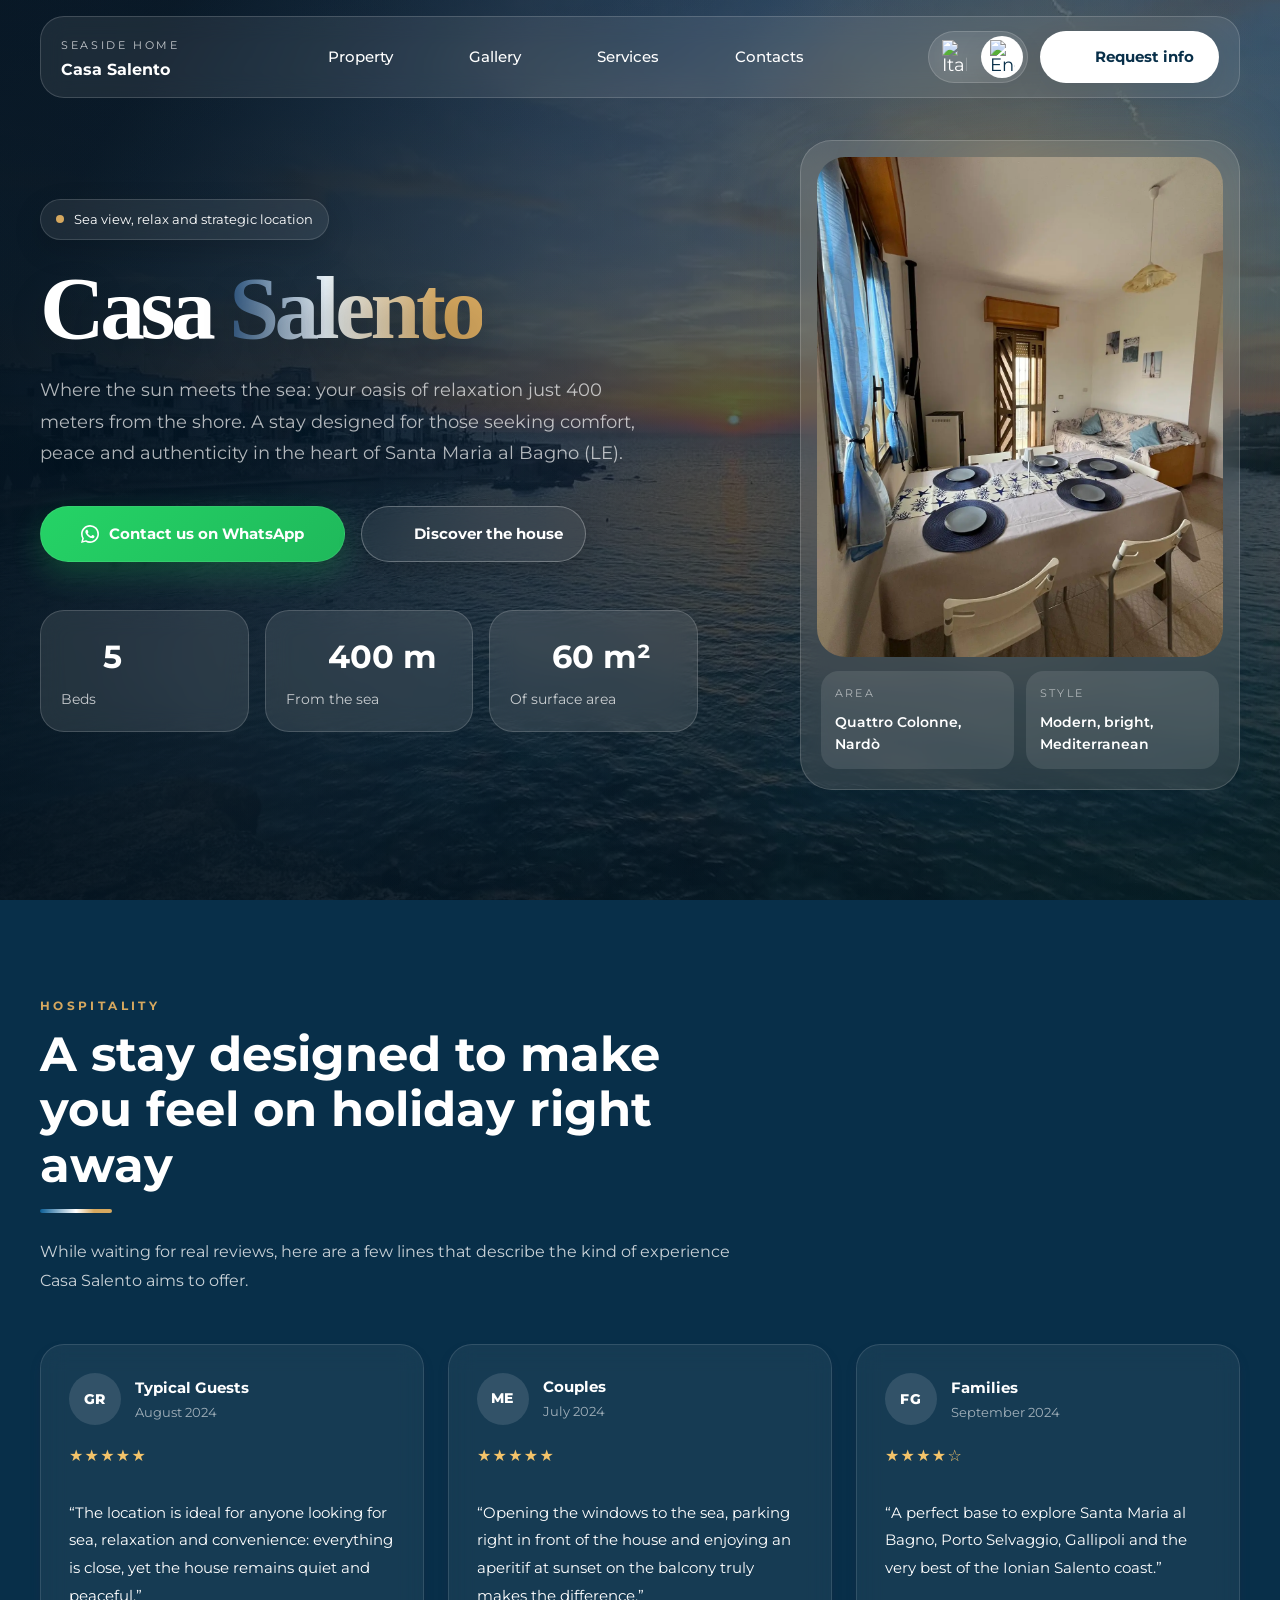
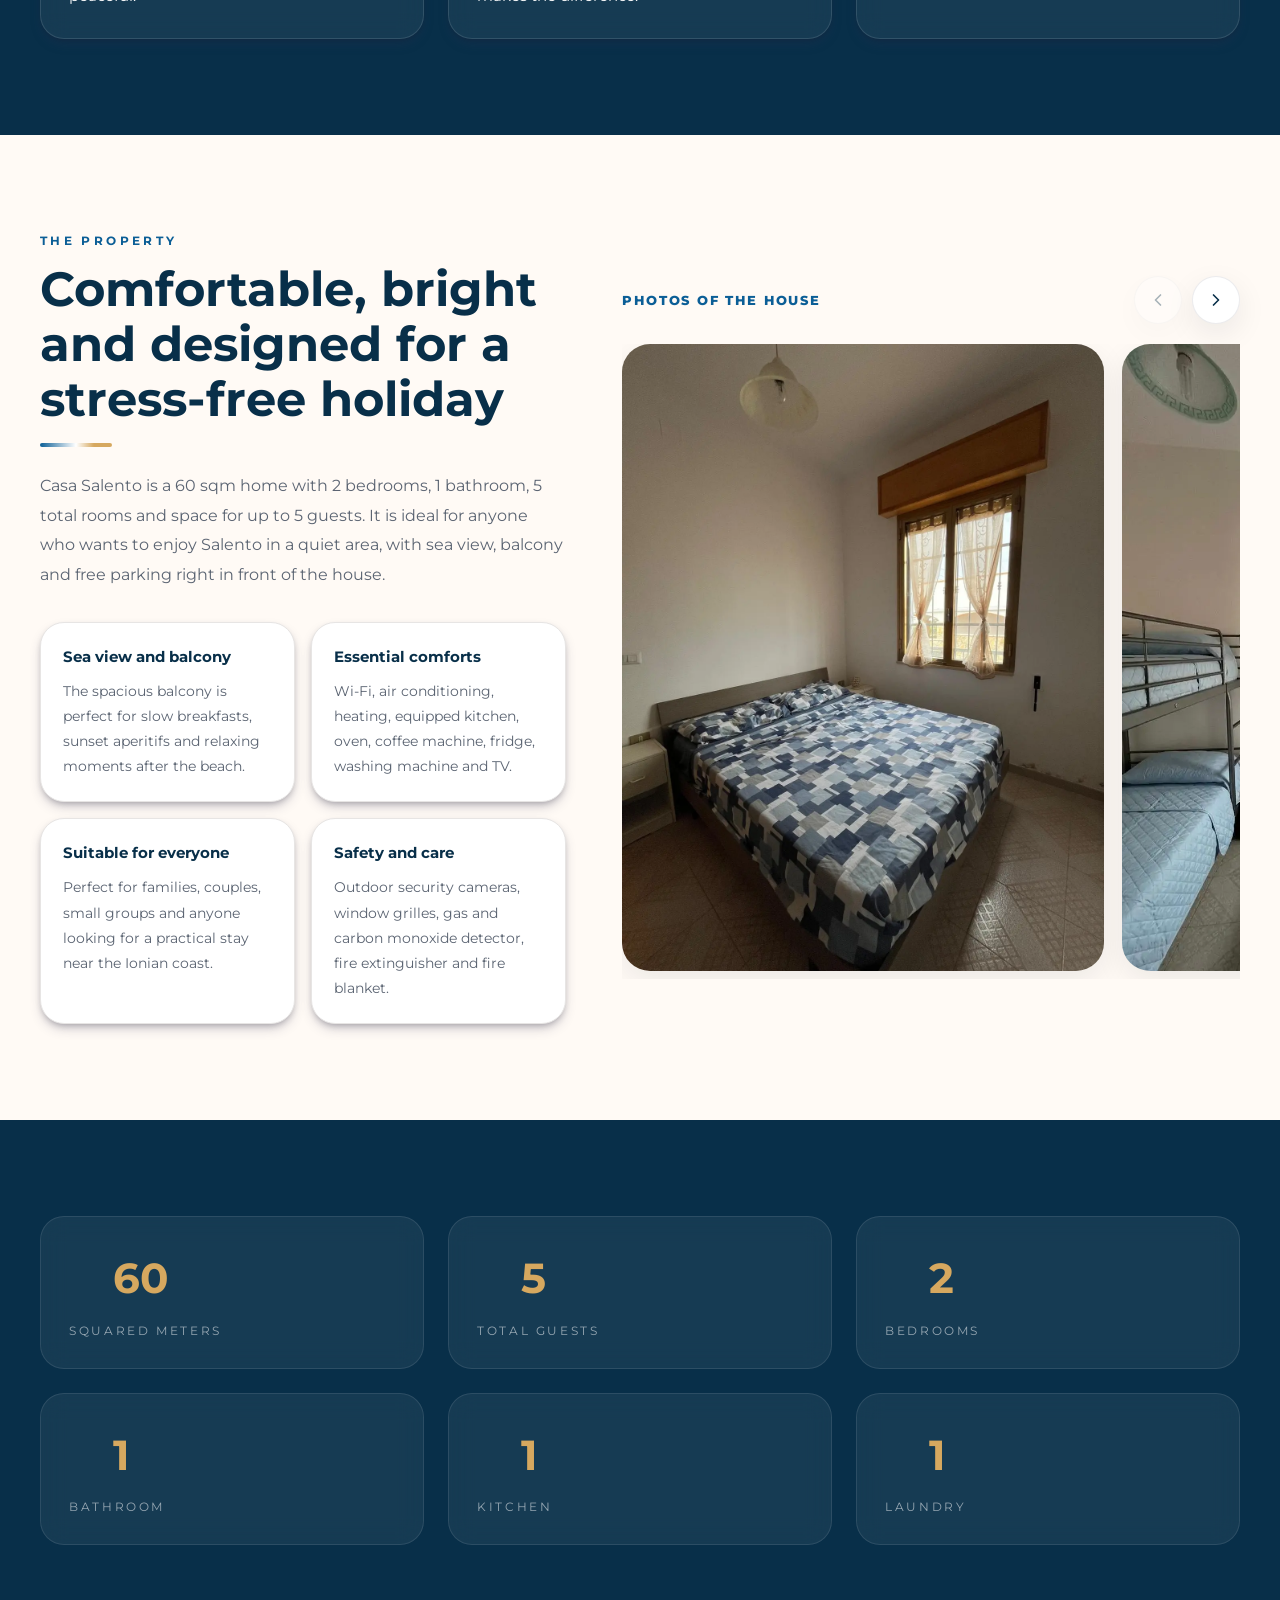
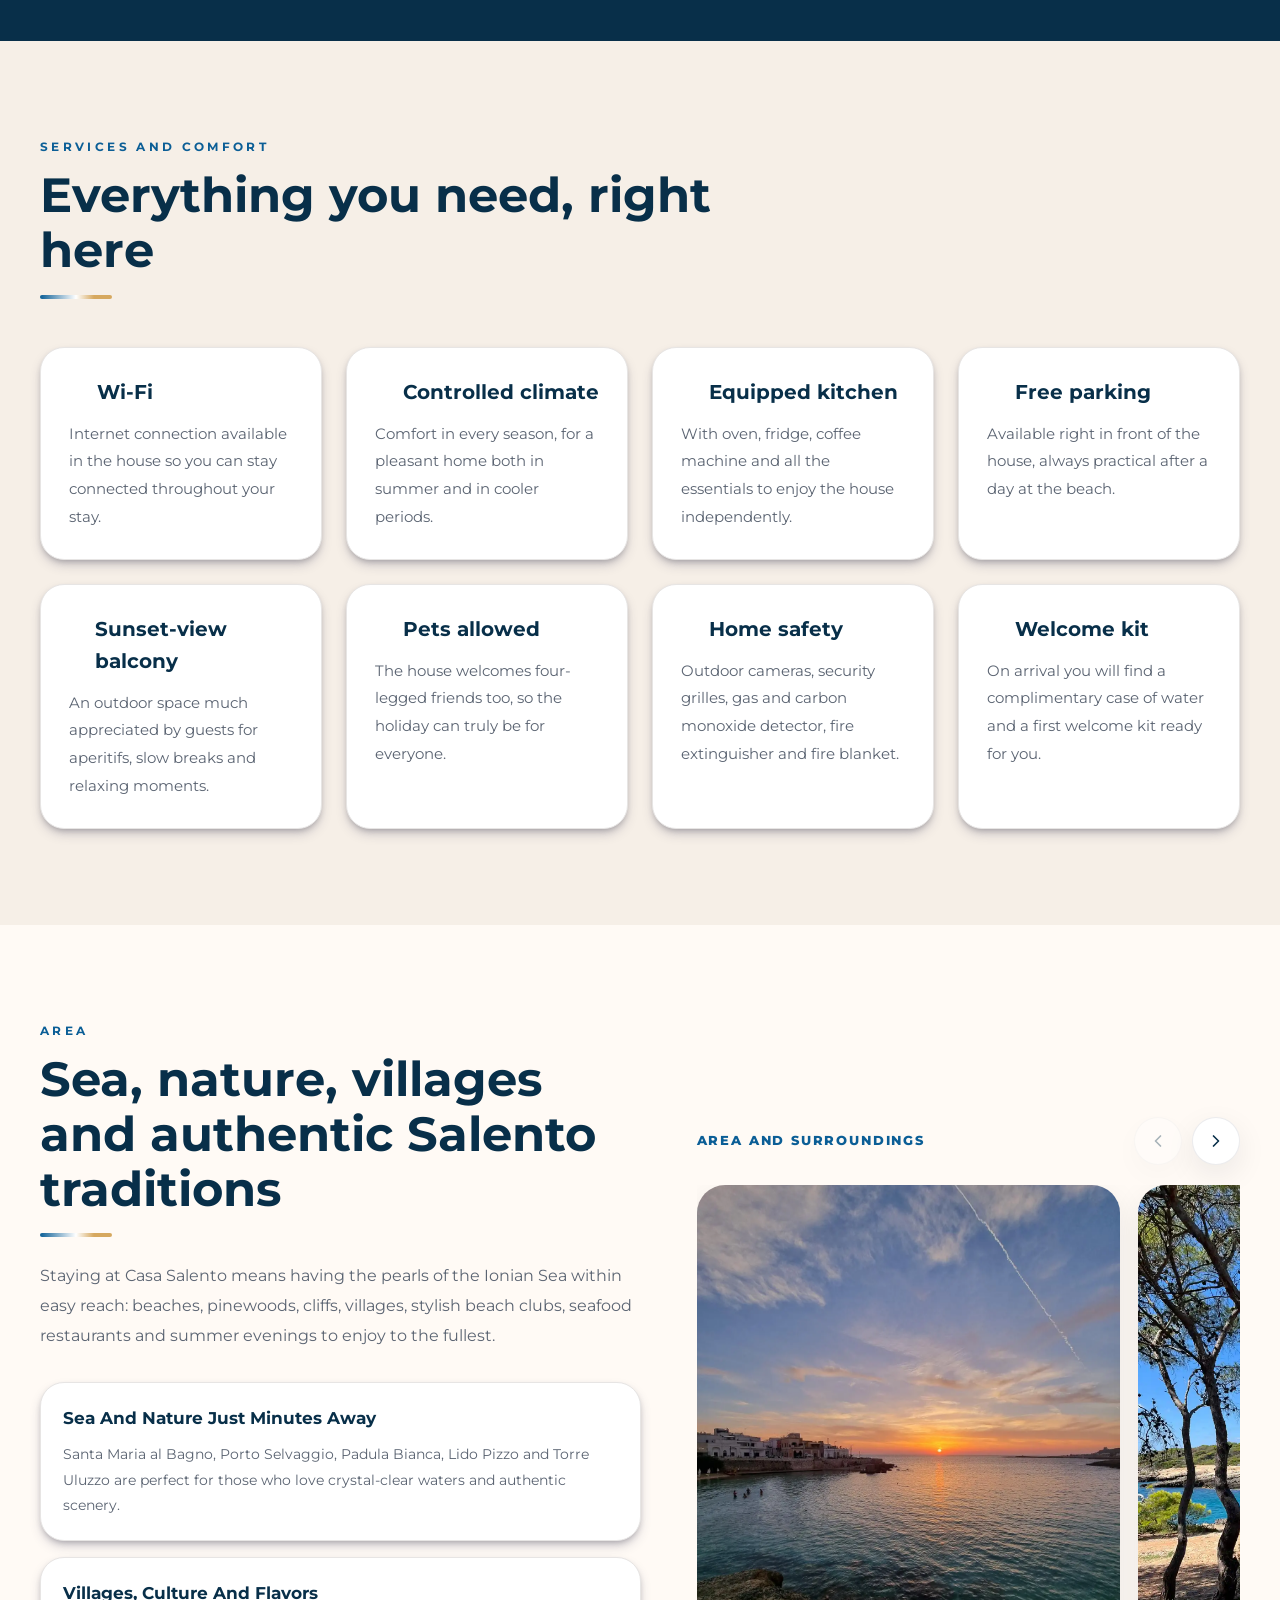
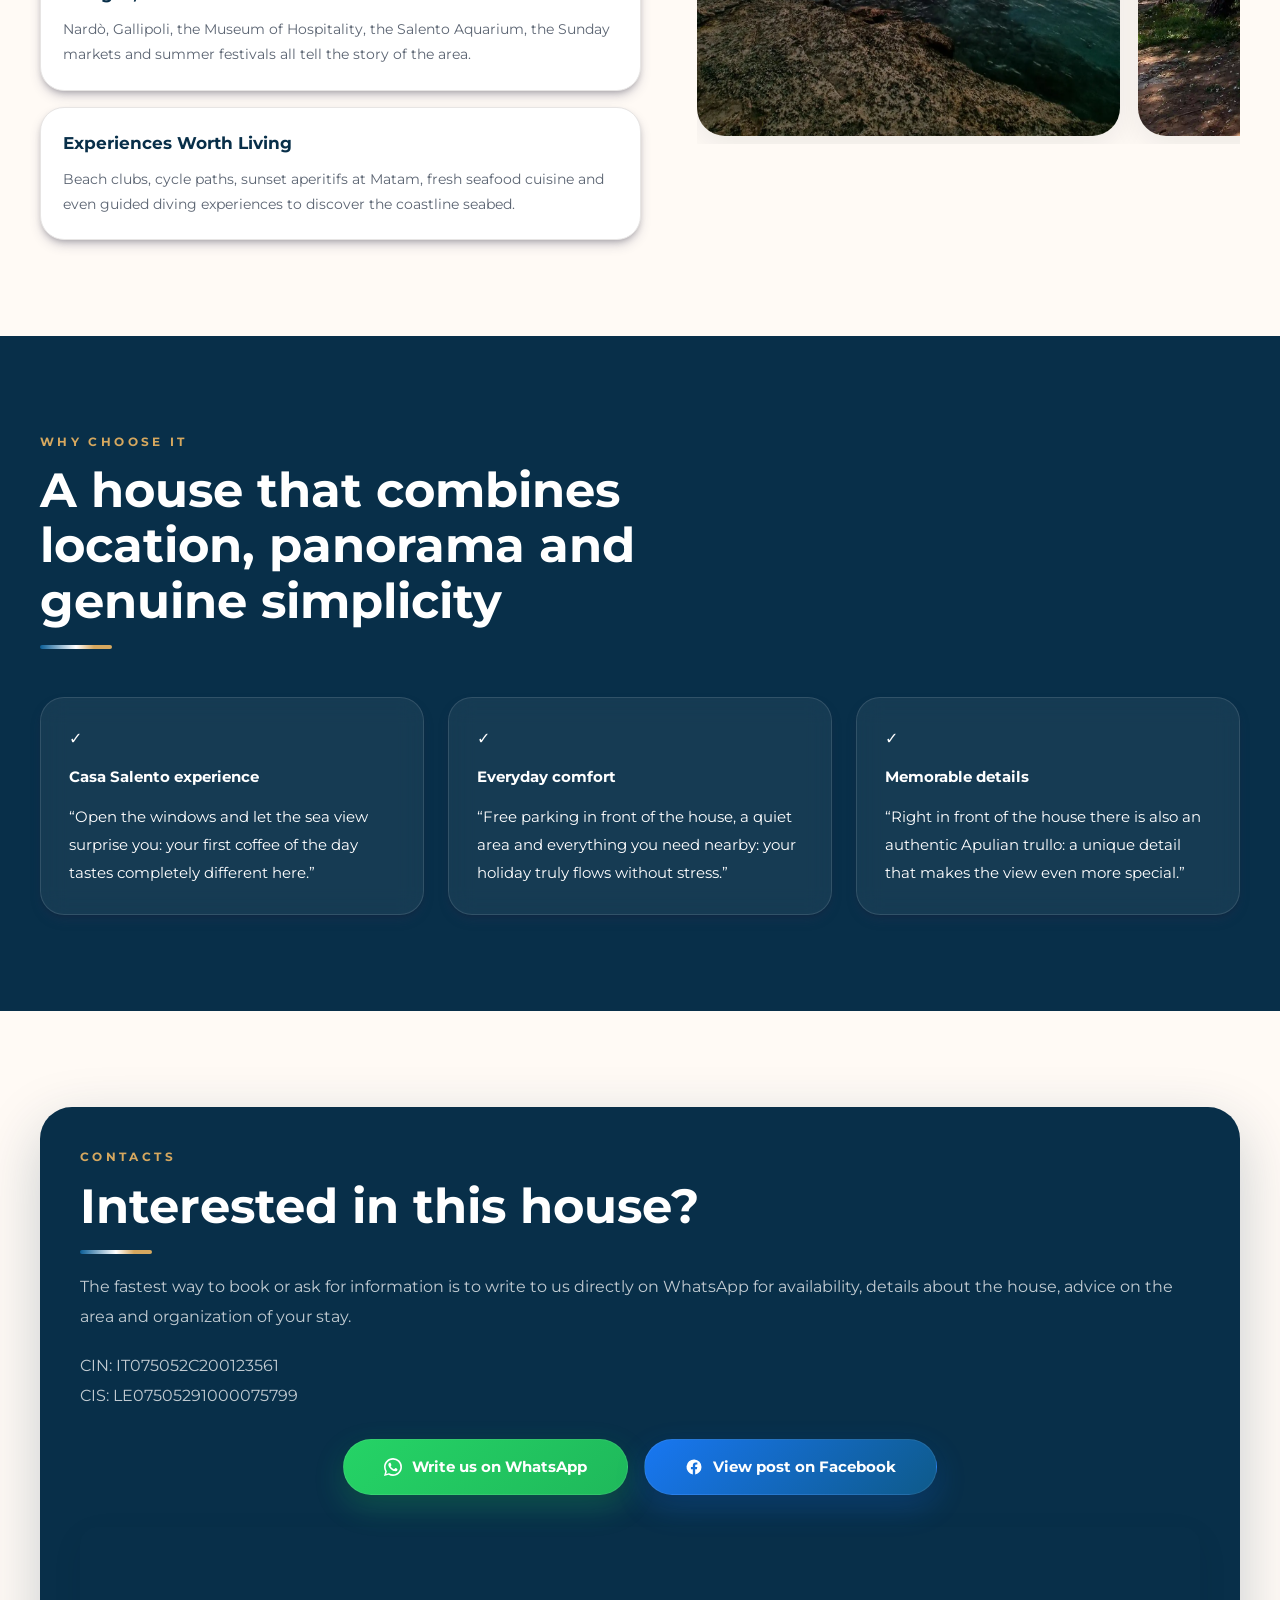
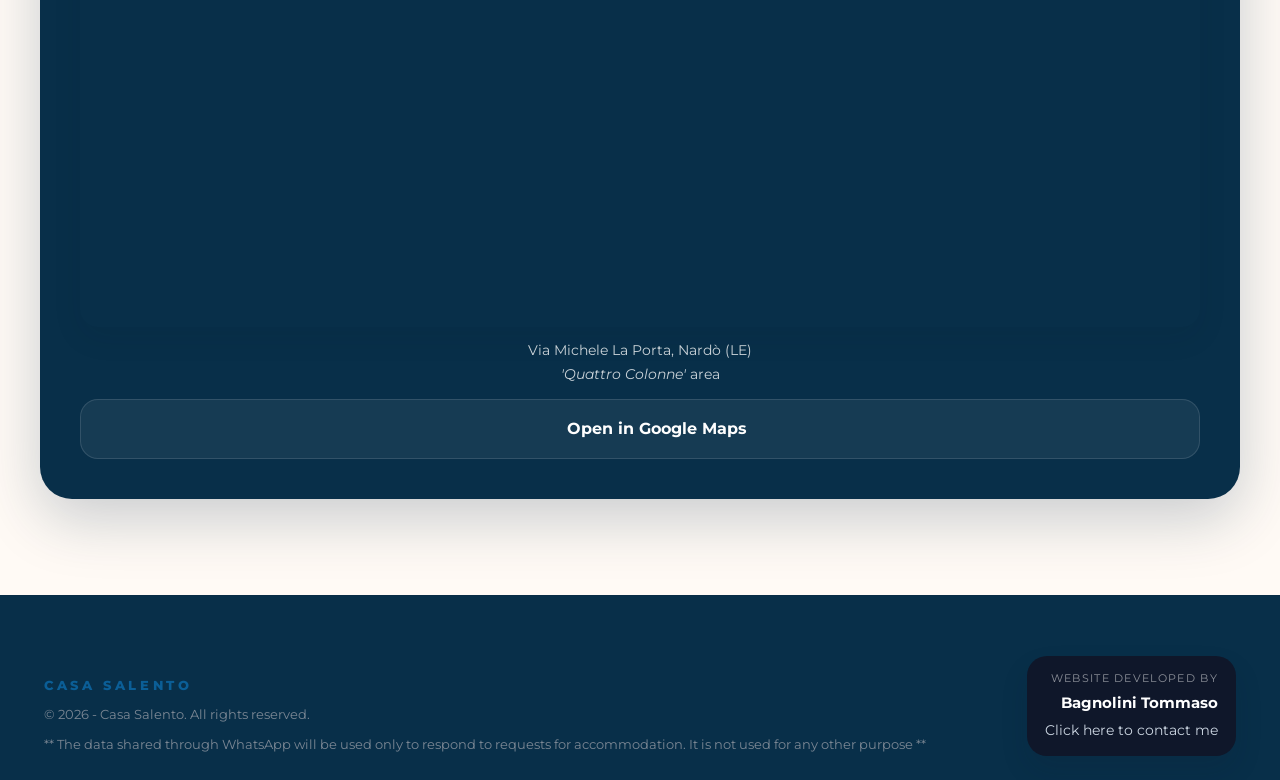
==== index.html @ 1017870f "seo update Co-authored-by: Copilot <copilot@github.com>" ====
<!DOCTYPE html>
<html lang="it">
<head>
  <meta charset="UTF-8" />
  <meta name="viewport" content="width=device-width, initial-scale=1.0" />
  <title>Casa vacanze a Santa Maria al Bagno, Salento | Vista mare e relax</title>
  <meta name="title" content="Casa vacanze a Santa Maria al Bagno, Salento | Vista mare e relax">
  <meta property="og:title" content="Casa vacanze a Santa Maria al Bagno, Salento | Vista mare e relax" />
  <meta name="description" content="Casa vacanze a Santa Maria al Bagno, Salento. Vista mare, 5 posti letto, a 400m dalla spiaggia. Ideale per relax e vacanze in Puglia.">
  <meta property="og:description" content="A 400 metri dal mare, con vista mozzafiato e posizione perfetta per esplorare il Salento." />
  <meta property="og:image" content="./assets/images/cs.webp" />
  <meta property="og:url" content="https://casasalento.netlify.app/" />
  <meta property="og:type" content="website" />
  <link rel="icon" type="image/x-icon" href="./assets/images/cs.webp">
  <link rel="canonical" href="https://casasalento.netlify.app/">
  <link href="https://fonts.googleapis.com/css2?family=Montserrat:wght@300;400;500;600;700&display=swap" rel="stylesheet">
  <link rel="stylesheet" href="./css/styles.css" />
  <script src="https://unpkg.com/lucide@latest"></script>
  <script type="application/ld+json">
  {
    "@context": "https://schema.org",
    "@type": "LodgingBusiness",
    "name": "Casa Salento",
    "address": {
      "@type": "PostalAddress",
      "streetAddress": "Via Michele La Porta",
      "addressLocality": "Nardò",
      "addressRegion": "LE",
      "postalCode": "73050",
      "addressCountry": "IT"
    },
    "telephone": "+393209540525",
    "url": "https://casasalento.netlify.app/",
    "image": "./assets/images/panorama.webp"
  }
  </script>
</head>
<body>
  <!-- HEADER ------------------------------------------------------------------------------------------------------------ -->
  <header id="navbar" class="navbar">
    <div class="container">
      <div class="navbar-shell">
        <a href="#home" class="brand">
          <span>
            <span class="brand-label" data-i18n="brand_label"></span><br />
            <span class="brand-name">Casa Salento</span>
          </span>
        </a>

        <nav class="center">
          <ul class="nav-links">
            <li><a href="#struttura">
              <i data-lucide="house"></i>
              <span data-i18n="nav_structure"></span>
            </a></li>
            <li><a href="#territorio">
              <i data-lucide="images"></i>
              <span data-i18n="nav_gallery"></span>
            </a></li>
            <li><a href="#servizi">
              <i data-lucide="check-check"></i>
              <span data-i18n="nav_services"></span>
            </a></li>
            <li><a href="#contatti">
              <i data-lucide="message-circle-more"></i>
              <span data-i18n="nav_contacts"></span>
            </a></li>
          </ul>
        </nav>

        <div class="nav-actions">
          <div class="lang-switch" aria-label="language switcher">
            <button type="button" class="lang-btn" data-lang="it" aria-label="Italiano"><img src="https://flagpedia.net/data/flags/w580/it.webp" alt="Italiano" style="width: 25px;"></button>
            <button type="button" class="lang-btn" data-lang="en" aria-label="English"><img src="https://flagpedia.net/data/flags/emoji/twitter/256x256/gb.png" alt="English" style="width: 25px;"></button>
          </div>

          <a href="#contatti" class="button button-primary">
            <i data-lucide="messages-square"></i>
            <span data-i18n="cta_info"></span>
          </a>

          <button id="menuBtn" class="menu-toggle" aria-label="Apri menu">
            <svg class="icon" viewBox="0 0 24 24" fill="none" stroke="currentColor" stroke-width="2">
              <path stroke-linecap="round" stroke-linejoin="round" d="M4 7h16M4 12h16M4 17h16"/>
            </svg>
          </button>
        </div>
      </div>

      <div id="mobileMenu" class="mobile-menu">
        <div class="mobile-lang-switch">
          <button type="button" class="lang-btn" data-lang="it" aria-label="Italiano"><img src="https://flagpedia.net/data/flags/w580/it.webp" alt="Italiano" style="width: 25px;"></button>
          <button type="button" class="lang-btn" data-lang="en" aria-label="English"><img src="https://flagpedia.net/data/flags/emoji/twitter/256x256/gb.png" alt="English" style="width: 25px;"></button>
        </div>

        <nav>
          <a href="#struttura" data-i18n="nav_structure"></a>
          <a href="#galleria" data-i18n="nav_gallery"></a>
          <a href="#servizi" data-i18n="nav_services"></a>
          <a href="#territorio" data-i18n="nav_territory"></a>
          <a href="#contatti" data-i18n="nav_contacts"></a>
          <a href="#contatti" class="button button-blue" data-i18n="cta_info"></a>
        </nav>
      </div>
    </div>
  </header>

  <main>
    <section id="home" class="hero">
      <div class="hero-overlay"></div>
      <div class="container hero-content">
        <div class="reveal">
          <div class="hero-badge">
            <span class="hero-badge-dot"></span>
            <span data-i18n="hero_badge"></span>
          </div>

          <h1 class="hero-title">
            <span>Casa</span>
            <span class="hero-title-gradient">Salento</span>
          </h1>

          <p class="hero-text" data-i18n="hero_text"></p>

          <div class="hero-actions">
            <a href="#contatti" class="button button-primary button-whatsapp-hero" data-i18n="hero_cta_1"></a>
            <a href="#struttura" class="button button-secondary">
              <i data-lucide="compass"></i>
              <span data-i18n="hero_cta_2"></span>
            </a>
          </div>

          <div class="hero-stats">
            <div class="stat-card">
              <div class="stat-value"><i data-lucide="bed-double"></i> 5</div>
              <div class="stat-label" data-i18n="hero_stat_1"></div>
            </div>
            <div class="stat-card">
              <div class="stat-value"><i data-lucide="ruler"></i> 400 m</div>
              <div class="stat-label" data-i18n="hero_stat_2"></div>
            </div>
            <div class="stat-card">
              <div class="stat-value"><i data-lucide="house"></i> 60 m²</div>
              <div class="stat-label" data-i18n="hero_stat_3"></div>
            </div>
          </div>
        </div>

        <div class="hero-card reveal">
          <div class="hero-card-image">
            <img
              src="./assets/images/salotto.webp"
              alt="Casa Salento vista mare"
              data-i18n-alt="hero_img_alt"
            />
          </div>
          <div class="hero-card-meta">
            <div class="hero-meta-box">
              <div class="hero-meta-label" data-i18n="hero_meta_label_1"></div>
              <div class="hero-meta-value">Quattro Colonne, Nardò</div>
            </div>
            <div class="hero-meta-box">
              <div class="hero-meta-label" data-i18n="hero_meta_label_2"></div>
              <div class="hero-meta-value" data-i18n="hero_meta_value_2"></div>
            </div>
          </div>
        </div>
      </div>
    </section>

    <section id="feedback" class="section section-dark">
      <div class="container">
        <div class="section-header reveal">
          <p class="eyebrow" data-i18n="feedback_eyebrow"></p>
          <h2 class="section-title" data-i18n="feedback_title"></h2>
          <p class="section-text" data-i18n="feedback_text"></p>
        </div>

        <div class="grid-3 feedback-grid">
          <article class="card card-dark review-card reveal">
            <div class="review-top">
              <div class="review-avatar">GR</div>
              <div class="review-head">
                <p class="review-author" data-i18n="feedback_author_1"></p>
                <p class="review-meta" data-i18n="feedback_meta_1"></p>
              </div>
            </div>

            <div class="review-stars" aria-label="5 stelle">★★★★★</div>

            <p class="card-text review-text" data-i18n="feedback_card_1"></p>
          </article>

          <article class="card card-dark review-card reveal">
            <div class="review-top">
              <div class="review-avatar">ME</div>
              <div class="review-head">
                <p class="review-author" data-i18n="feedback_author_2"></p>
                <p class="review-meta" data-i18n="feedback_meta_2"></p>
              </div>
            </div>

            <div class="review-stars" aria-label="5 stelle">★★★★★</div>

            <p class="card-text review-text" data-i18n="feedback_card_2"></p>
          </article>

          <article class="card card-dark review-card reveal">
            <div class="review-top">
              <div class="review-avatar">FG</div>
              <div class="review-head">
                <p class="review-author" data-i18n="feedback_author_3"></p>
                <p class="review-meta" data-i18n="feedback_meta_3"></p>
              </div>
            </div>

            <div class="review-stars" aria-label="4 stelle">★★★★☆</div>

            <p class="card-text review-text" data-i18n="feedback_card_3"></p>
          </article>
        </div>
      </div>
    </section>

    <section id="struttura" class="section">
      <div class="container feature-grid">
        <div class="reveal">
          <p class="eyebrow-2" data-i18n="structure_eyebrow"></p>
          <h2 class="section-title" data-i18n="structure_title"></h2>
          <p class="section-text" data-i18n="structure_text"></p>

          <div class="feature-list">
            <article class="feature-item">
              <h3 class="feature-item-title" data-i18n="structure_box_title_1"></h3>
              <p class="feature-item-text" data-i18n="structure_box_text_1"></p>
            </article>
            <article class="feature-item">
              <h3 class="feature-item-title" data-i18n="structure_box_title_2"></h3>
              <p class="feature-item-text" data-i18n="structure_box_text_2"></p>
            </article>
            <article class="feature-item">
              <h3 class="feature-item-title" data-i18n="structure_box_title_3"></h3>
              <p class="feature-item-text" data-i18n="structure_box_text_3"></p>
            </article>
            <article class="feature-item">
              <h3 class="feature-item-title" data-i18n="structure_box_title_4"></h3>
              <p class="feature-item-text" data-i18n="structure_box_text_4"></p>
            </article>
          </div>
        </div>

        <div class="gallery-slider reveal">
          <div class="gallery-slider-top">
            <p class="gallery-slider-label" data-i18n="gallery_pics"></p>

            <div class="gallery-slider-controls">
              <button type="button" class="gallery-nav-btn" id="galleryPrev" aria-label="Foto precedente">
                <svg class="icon" viewBox="0 0 24 24" fill="none" stroke="currentColor" stroke-width="2">
                  <path stroke-linecap="round" stroke-linejoin="round" d="M15 18l-6-6 6-6"/>
                </svg>
              </button>

              <button type="button" class="gallery-nav-btn" id="galleryNext" aria-label="Foto successiva">
                <svg class="icon" viewBox="0 0 24 24" fill="none" stroke="currentColor" stroke-width="2">
                  <path stroke-linecap="round" stroke-linejoin="round" d="M9 18l6-6-6-6"/>
                </svg>
              </button>
            </div>
          </div>

          <div class="gallery-track-wrap">
            <div class="gallery-track" id="galleryTrack">
              <button class="gallery-slide" data-src="./assets/images/camera1.webp">
                <img src="./assets/images/camera1.webp" alt="Camera matrimoniale" />
              </button>
             
              <button class="gallery-slide" data-src="./assets/images/camera2.webp">
                <img src="./assets/images/camera2.webp" alt="Camera 2" />
              </button>
              
              <button class="gallery-slide" data-src="./assets/images/salotto2.webp">
                <img src="./assets/images/salotto2.webp" alt="Zona living e tavolo" />
              </button>

              <button class="gallery-slide" data-src="./assets/images/cucina3.webp">
                <img src="./assets/images/cucina3.webp" alt="Cucina e zona interna" />
              </button>

              <button class="gallery-slide" data-src="./assets/images/bagno.webp">
                <img src="./assets/images/bagno.webp" alt="Bagno" />
              </button>

              <button class="gallery-slide" data-src="./assets/images/fuori.webp">
                <img src="./assets/images/fuori.webp" alt="Vista fuori" />
              </button>

              <button class="gallery-slide" data-src="./assets/images/ingresso.webp">
                <img src="./assets/images/ingresso.webp" alt="Ingresso" />
              </button>
            </div>
          </div>
        </div>
      </div>
    </section>

    <section class="section section-dark">
      <div class="container stats-grid">
        <article class="stats-box reveal">
          <div class="stats-box-value"><i data-lucide="house"></i> 60</div>
          <div class="stats-box-label" data-i18n="stat_label_3"></div>
        </article>
        <article class="stats-box reveal">
          <div class="stats-box-value"><i data-lucide="users"></i> 5</div>
          <div class="stats-box-label" data-i18n="stat_label_4"></div>
        </article>
        <article class="stats-box reveal">
          <div class="stats-box-value"><i data-lucide="bed-double"></i> 2</div>
          <div class="stats-box-label" data-i18n="stat_label_1"></div>
        </article>
        <article class="stats-box reveal">
          <div class="stats-box-value"><i data-lucide="toilet"></i> 1</div>
          <div class="stats-box-label" data-i18n="stat_label_2"></div>
        </article>
        <article class="stats-box reveal">
          <div class="stats-box-value"><i data-lucide="chef-hat"></i> 1</div>
          <div class="stats-box-label" data-i18n="stat_label_5"></div>
        </article>
        <article class="stats-box reveal">
          <div class="stats-box-value"><i data-lucide="washing-machine"></i> 1</div>
          <div class="stats-box-label" data-i18n="stat_label_6"></div>
        </article>
      </div>
    </section>

    <section id="servizi" class="section section-soft">
      <div class="container">
        <div class="section-header reveal">
          <p class="eyebrow-2" data-i18n="services_eyebrow"></p>
          <h2 class="section-title" data-i18n="services_title"></h2>
        </div>

        <div class="grid-4">
          <article class="card reveal">
            <div class="icon-title">
              <i data-lucide="wifi"></i>
              <h3 class="card-title" data-i18n="service_title_1"></h3>
            </div>
            <p class="card-text" data-i18n="service_text_1"></p>
          </article>
          <article class="card reveal">
            <div class="icon-title">
              <i data-lucide="air-vent"></i>
              <h3 class="card-title" data-i18n="service_title_2"></h3>
            </div>
            <p class="card-text" data-i18n="service_text_2"></p>
          </article>
          <article class="card reveal">
            <div class="icon-title">
              <i data-lucide="chef-hat"></i>
              <h3 class="card-title" data-i18n="service_title_3"></h3>
            </div>
            <p class="card-text" data-i18n="service_text_3"></p>
          </article>
          <article class="card reveal">
            <div class="icon-title">
              <i data-lucide="circle-parking"></i>
              <h3 class="card-title" data-i18n="service_title_4"></h3>
            </div>
            <p class="card-text" data-i18n="service_text_4"></p>
          </article>
          <article class="card reveal">
            <div class="icon-title">
              <i data-lucide="sunset"></i>
              <h3 class="card-title" data-i18n="service_title_5"></h3>
            </div>
            <p class="card-text" data-i18n="service_text_5"></p>
          </article>
          <article class="card reveal">
            <div class="icon-title">
              <i data-lucide="paw-print"></i>
              <h3 class="card-title" data-i18n="service_title_6"></h3>
            </div>
            <p class="card-text" data-i18n="service_text_6"></p>
          </article>
          <article class="card reveal">
            <div class="icon-title">
              <i data-lucide="shield-check"></i>
              <h3 class="card-title" data-i18n="service_title_7"></h3>
            </div>
            <p class="card-text" data-i18n="service_text_7"></p>
          </article>
          <article class="card reveal">
            <div class="icon-title">
              <i data-lucide="gift"></i>
              <h3 class="card-title" data-i18n="service_title_8"></h3>
            </div>
            <p class="card-text" data-i18n="service_text_8"></p>
          </article>
        </div>
      </div>
    </section>

    <section id="territorio" class="section">
      <div class="container territory-layout">
        <div class="reveal">
          <p class="eyebrow-2" data-i18n="territory_eyebrow"></p>
          <h2 class="section-title" data-i18n="territory_title"></h2>
          <p class="section-text" data-i18n="territory_text"></p>

          <div class="territory-list">
            <article class="territory-item">
              <h3 class="territory-item-title" data-i18n="territory_box_title_1"></h3>
              <p class="territory-item-text" data-i18n="territory_box_text_1"></p>
            </article>
            <article class="territory-item">
              <h3 class="territory-item-title" data-i18n="territory_box_title_2"></h3>
              <p class="territory-item-text" data-i18n="territory_box_text_2"></p>
            </article>
            <article class="territory-item">
              <h3 class="territory-item-title" data-i18n="territory_box_title_3"></h3>
              <p class="territory-item-text" data-i18n="territory_box_text_3"></p>
            </article>
          </div>
        </div>

        <div class="gallery-slider reveal">
          <div class="gallery-slider-top">
            <p class="gallery-slider-label" data-i18n="territory_gallery_label"></p>

            <div class="gallery-slider-controls">
              <button type="button" class="gallery-nav-btn" id="territoryPrev" aria-label="Foto precedente">
                <svg class="icon" viewBox="0 0 24 24" fill="none" stroke="currentColor" stroke-width="2">
                  <path stroke-linecap="round" stroke-linejoin="round" d="M15 18l-6-6 6-6"/>
                </svg>
              </button>

              <button type="button" class="gallery-nav-btn" id="territoryNext" aria-label="Foto successiva">
                <svg class="icon" viewBox="0 0 24 24" fill="none" stroke="currentColor" stroke-width="2">
                  <path stroke-linecap="round" stroke-linejoin="round" d="M9 18l6-6-6-6"/>
                </svg>
              </button>
            </div>
          </div>

          <div class="gallery-track-wrap">
            <div class="gallery-track" id="territoryTrack">
              <button class="gallery-slide" data-src="./assets/images/panorama.webp">
                <img src="./assets/images/panorama.webp" alt="Panorama del Salento" />
              </button>

              <button class="gallery-slide" data-src="./assets/images/porto.webp">
                <img src="./assets/images/porto.webp" alt="Porto Selvaggio" />
              </button>

              <button class="gallery-slide" data-src="./assets/images/spiaggia.webp">
                <img src="./assets/images/spiaggia.webp" alt="Spiaggia" />
              </button>

              <button class="gallery-slide" data-src="./assets/images/grotta.webp">
                <img src="./assets/images/grotta.webp" alt="Grotta" />
              </button>

              <button class="gallery-slide" data-src="./assets/images/frase.webp">
                <img src="./assets/images/frase.webp" alt="Frase" />
              </button>

              <button class="gallery-slide" data-src="./assets/images/padula.webp">
                <img src="./assets/images/padula.webp" alt="Padula Bianca" />
              </button>

              <button class="gallery-slide" data-src="./assets/images/sunset.webp">
                <img src="./assets/images/sunset.webp" alt="Tramonto" />
              </button>

              <button class="gallery-slide" data-src="./assets/images/terronia.webp">
                <img src="./assets/images/terronia.webp" alt="Terronia" />
              </button>
              
              <button class="gallery-slide" data-src="./assets/images/selvaggio.webp">
                <img src="./assets/images/selvaggio.webp" alt="Selvaggio" />
              </button>
            </div>
          </div>
        </div>
      </div>
    </section>

    <section class="section section-dark">
      <div class="container">
        <div class="section-header reveal">
          <p class="eyebrow" data-i18n="trust_eyebrow"></p>
          <h2 class="section-title" data-i18n="trust_title"></h2>
        </div>

        <div class="grid-3">
          <article class="card card-dark reveal">
            <div>✓</div>
            <p class="card-text"><strong data-i18n="trust_author_1"></strong></p>
            <p class="card-text" data-i18n="trust_card_1"></p>
          </article>
          <article class="card card-dark reveal">
            <div>✓</div>
            <p class="card-text"><strong data-i18n="trust_author_2"></strong></p>
            <p class="card-text" data-i18n="trust_card_2"></p>
          </article>
          <article class="card card-dark reveal">
            <div>✓</div>
            <p class="card-text"><strong data-i18n="trust_author_3"></strong></p>
            <p class="card-text" data-i18n="trust_card_3"></p>
          </article>
        </div>
      </div>
    </section>

    <section id="contatti" class="section">
      <div class="container contact-layout">
        <div class="contact-panel reveal">
          <p class="eyebrow" data-i18n="contacts_eyebrow"></p>
          <h2 class="section-title" data-i18n="contacts_title"></h2>
          <p class="contact-text" data-i18n="contacts_text"></p>
          <p class="contact-text">CIN: IT075052C200123561 <br/> CIS: LE07505291000075799</p>
          <div class="contact-list">
            <div class="link-list">
              <a 
                href="https://wa.me/393209540525?text=Buongiorno,%20ho%20visualizzato%20il%20vostro%20sito%20web%20e%20sarei%20interessato%20alla%20'Casa%20in%20Salento.'%20Vorrei%20ricevere%20qualche%20informazione%20in%20più,%20Grazie"
                target="_blank"
                rel="noopener noreferrer"
                class="button button-whatsapp-hero"
                data-i18n="whatsapp_write">
              </a>
              <a 
                href="https://www.facebook.com/groups/560460538256511/permalink/1764963694472850/" 
                target="_blank" 
                rel="noopener noreferrer"
                class="button button-facebook-hero"
                data-i18n="facebook_write">
              </a>
            </div>
            <div class="map-card">
              <iframe
                class="map-embed"
                title="Mappa Casa Salento"
                loading="lazy"
                referrerpolicy="no-referrer-when-downgrade"
                src="https://www.google.com/maps?q=Via%20Michele%20La%20Porta%2C%20Nard%C3%B2%20LE&z=16&output=embed">
              </iframe>

              <p class="contact-text-small" data-i18n="contacts_address"></p>

              <a
                href="https://www.google.com/maps/search/?api=1&query=Via%20Michele%20La%20Porta%2C%20Nard%C3%B2%20LE"
                target="_blank"
                rel="noopener noreferrer"
                class="contact-link map-link contact-link-cta">
                <i data-lucide="map-pin"></i>
                <span data-i18n="open_maps"></span>
              </a>
            </div>
          </div>
        </div>
      </div>
    </section>
  </main>

  <footer class="footer">
    <div class="container footer-shell">
      <div class="footer-bottom">
        <div class="footer-bottom-left">
          <p class="footer-brand">Casa Salento</p>
          <p class="footer-small" data-i18n="rights"></p>
          <p class="footer-small" data-i18n="disclaimer"></p>
        </div>

        <a 
          class="footer-credit"
          href="https://wa.me/393401584862?text=Ciao,%20ho%20visto%20il%20tuo%20sito%20web%20per%20Casa%20Salento.%20Sono%20interessato%20e%20vorrei%20maggiori%20informazioni%20sul%20tuo%20lavoro"
          target="_blank"
          rel="noopener noreferrer"
        >
          <p class="footer-credit-label" data-i18n="website_ref"></p>
          <p class="footer-credit-name">Bagnolini Tommaso</p>
          <span class="footer-credit-link" data-i18n="whatsapp_me"></span>
        </a>
      </div>
    </div>
  </footer>

  <div id="lightbox" class="lightbox">
    <button id="lightboxClose" class="lightbox-close" aria-label="Chiudi immagine">
      <svg class="icon" viewBox="0 0 24 24" fill="none" stroke="currentColor" stroke-width="2.2" aria-hidden="true">
        <path stroke-linecap="round" stroke-linejoin="round" d="M6 6l12 12M18 6 6 18"/>
      </svg>
    </button>
    <img id="lightboxImage" class="lightbox-image" src="" alt="Anteprima immagine" />
  </div>

  <script>
    const translations = {
      it: {
        brand_label: "Casa al mare",
        nav_structure: "Struttura",
        nav_gallery: "Galleria",
        nav_services: "Servizi",
        nav_territory: "Territorio",
        nav_contacts: "Contatti",
        cta_info: `Richiedi informazioni`,

        hero_badge: "Vista mare, relax e posizione strategica",
        
        hero_text: "Dove il sole incontra il mare, Casa Salento è una casa vacanze a Santa Maria al Bagno (LE), nel cuore del Salento, perfetta per chi cerca vista mare, relax e una posizione strategica vicino alla spiaggia",
        hero_cta_1: `<svg class="icon" viewBox="0 0 24 24" fill="currentColor">
          <path d="M20.52 3.48A11.94 11.94 0 0 0 12.01 0C5.37 0 .02 5.36.02 12c0 2.12.56 4.2 1.63 6.04L0 24l6.12-1.6A11.96 11.96 0 0 0 12 24c6.63 0 12-5.36 12-12 0-3.2-1.25-6.2-3.48-8.52zM12 21.82c-1.8 0-3.56-.48-5.1-1.38l-.36-.21-3.63.95.97-3.54-.24-.37A9.78 9.78 0 0 1 2.2 12c0-5.4 4.4-9.8 9.8-9.8 2.62 0 5.08 1.02 6.93 2.87A9.73 9.73 0 0 1 21.8 12c0 5.4-4.4 9.82-9.8 9.82zm5.43-7.36c-.3-.15-1.77-.87-2.04-.97-.27-.1-.47-.15-.67.15-.2.3-.77.97-.95 1.17-.17.2-.35.22-.65.07-.3-.15-1.28-.47-2.43-1.5-.9-.8-1.5-1.8-1.68-2.1-.17-.3-.02-.47.13-.62.13-.13.3-.35.45-.52.15-.17.2-.3.3-.5.1-.2.05-.37-.02-.52-.07-.15-.67-1.62-.92-2.22-.24-.58-.49-.5-.67-.5h-.57c-.2 0-.52.07-.8.37-.27.3-1.05 1.02-1.05 2.5s1.07 2.9 1.22 3.1c.15.2 2.1 3.2 5.1 4.48.7.3 1.25.48 1.68.62.7.22 1.33.2 1.83.12.56-.08 1.77-.72 2.02-1.42.25-.7.25-1.3.17-1.42-.08-.12-.27-.2-.57-.35z"/>
        </svg>Contattaci su WhatsApp`,
        hero_cta_2: `Scopri la casa`,
        hero_stat_1: "Posti letto",
        hero_stat_2: "Dal mare",
        hero_stat_3: "Di superficie",
        hero_meta_label_1: "Zona",
        hero_meta_label_2: "Stile",
        hero_meta_value_2: "Moderno, luminoso, mediterraneo",
        hero_img_alt: "Casa Salento vista mare",

        feedback_eyebrow: "Ospitalità",
        feedback_title: "Un soggiorno pensato per farti sentire subito in vacanza",
        feedback_text: "Esperienze vere, raccontate da chi ci è stato.",
        
        feedback_card_1: "“Casa molto comoda e in una zona tranquilla. Il mare si raggiunge facilmente e il parcheggio davanti casa è davvero utile, soprattutto al rientro la sera.”",
        feedback_card_2: "“Abbiamo apprezzato tantissimo il balcone e la vista mare. Fare colazione fuori al mattino e un aperitivo al tramonto è stata una delle cose più belle del soggiorno.”",
        feedback_card_3: "“Ottima posizione per girare Santa Maria al bagno, porto selvaggio e Gallipoli senza fare troppi spostamenti. Casa pratica, pulita e adatta anche a chi viaggia in famiglia.”",

        feedback_author_1: "Giulia R.",
        feedback_author_2: "Marco e Elena",
        feedback_author_3: "Famiglia Greco",

        feedback_meta_1: "Agosto 2024",
        feedback_meta_2: "Luglio 2024",
        feedback_meta_3: "Settembre 2024",

        feature_title_2: "Atmosfera unica",
        feature_text_2: "Vista mare, balcone spazioso per aperitivi al tramonto, posizione silenziosa e un contesto autentico che invita a rallentare davvero.",
        feature_title_3: "Contatto diretto",
        feature_text_3: "Prenotazioni gestite principalmente via WhatsApp, con contatto facile e immediato per informazioni, disponibilità e organizzazione del soggiorno.",

        structure_eyebrow: "La struttura",
        structure_title: "Comoda, luminosa e pensata per una vacanza senza stress",
        structure_text: "Casa Salento è una casa da 60 mq con 2 camere, 1 bagno, 5 ambienti totali e fino a 5 posti letto. È ideale per chi vuole vivere il Salento in una zona tranquilla, con vista mare, balcone e parcheggio gratuito proprio davanti a casa.",
        structure_box_title_1: "Vista mare e balcone",
        structure_box_text_1: "Il balcone spazioso è perfetto per colazioni lente, aperitivi vista tramonto e momenti di relax dopo il mare.",
        structure_box_title_2: "Comfort essenziali",
        structure_box_text_2: "Wi-Fi, aria condizionata, riscaldamento, cucina attrezzata, forno, macchina del caffè, frigorifero, lavatrice e TV.",
        structure_box_title_3: "Adatta a tutti",
        structure_box_text_3: "Perfetta per famiglie, coppie, piccoli gruppi e per chi vuole un soggiorno pratico vicino alla costa ionica.",
        structure_box_title_4: "Sicurezza e cura",
        structure_box_text_4: "Telecamere esterne per sicurezza, inferriate, rilevatore di gas e monossido, estintore e coperta ignifuga.",

        stat_label_1: "Camere da letto",
        stat_label_2: "Bagno",
        stat_label_3: "Metri quadri",
        stat_label_4: "Ospiti totali",
        stat_label_5: "Cucina abitabile",
        stat_label_6: "Lavanderia", 

        gallery_pics: "Foto della casa",

        services_eyebrow: "Servizi e comfort",
        services_title: "Qui non ti manca nulla",
        service_title_1: "Wi-Fi",
        service_text_1: "Connessione disponibile in casa per restare sempre connessi durante il soggiorno.",
        service_title_2: "Clima controllato",
        service_text_2: "Comfort in ogni stagione, per una casa piacevole sia d’estate che nei periodi più freschi.",
        service_title_3: "Cucina attrezzata",
        service_text_3: "Con forno, frigorifero, macchina del caffè e tutto l’essenziale per vivere la casa in autonomia.",
        service_title_4: "Parcheggio gratuito",
        service_text_4: "Disponibile proprio di fronte a casa, comodo e sempre utile al rientro dal mare.",
        service_title_5: "Balcone con vista",
        service_text_5: "Uno spazio esterno molto apprezzato dagli ospiti per aperitivi, pause lente e momenti di relax.",
        service_title_6: "Animali ammessi",
        service_text_6: "La casa accoglie anche gli amici a quattro zampe, così la vacanza può essere davvero per tutti.",
        service_title_7: "Sicurezza domestica",
        service_text_7: "Telecamere esterne, inferriate, rilevatore di gas e monossido, estintore e coperta ignifuga.",
        service_title_8: "Kit di benvenuto",
        service_text_8: "All’arrivo troverai una cassa d’acqua in omaggio e un primo kit di benvenuto già pronto.",

        territory_eyebrow: "Territorio",
        territory_gallery_label: "Territorio e dintorni",
        territory_title: "Tra mare, natura, borghi e tradizioni autentiche del Salento",
        territory_text: "Soggiornare a Casa Salento significa avere le perle del mar Jonio a portata di mano: spiagge, pinete, scogliere, borghi, lidi curati, ristoranti di pesce e serate d’estate da vivere fino in fondo.",
        territory_box_title_1: "Mare e natura a pochi minuti",
        territory_box_text_1: "Santa Maria al Bagno, Porto Selvaggio, Padula Bianca, Lido Pizzo e Torre Uluzzo sono perfetti per chi ama acque cristalline e paesaggi autentici.",
        territory_box_title_2: "Borghi, cultura e sapori",
        territory_box_text_2: "Nardò, Gallipoli, il Museo dell’Accoglienza, l’Acquario del Salento, i mercatini della domenica e le sagre estive raccontano l’anima del territorio.",
        territory_box_title_3: "Esperienze da vivere davvero",
        territory_box_text_3: "Beach club, piste ciclabili, aperitivi al tramonto al Matam, cucina di pesce freschissimo e persino immersioni guidate per scoprire i fondali della costa.",

        trust_eyebrow: "Perché sceglierla",
        trust_title: "Posizione, panorama e semplicità vera",
        trust_card_1: "“Apri le finestre e lasciati sorprendere dalla vista mare: il primo caffè del mattino qui ha tutto un altro sapore.”",
        trust_author_1: "Esperienza Casa Salento",
        trust_card_2: "“Parcheggio gratuito davanti a casa, zona tranquilla e tutto quello che serve vicino: la vacanza scorre davvero senza pensieri.”",
        trust_author_2: "Comodità quotidiana",
        trust_card_3: "“Di fronte alla casa c’è anche un autentico trullo pugliese: un dettaglio unico che rende ancora più speciale il panorama.”",
        trust_author_3: "Dettagli che restano impressi",

        contacts_eyebrow: "Contatti",
        contacts_title: "Ti interessa questa casa?",
        contacts_text: "Il modo più veloce per prenotare o chiedere informazioni è scriverci direttamente su WhatsApp per disponibilità, dettagli sulla casa, consigli sulla zona e organizzazione del soggiorno.",
        whatsapp_write: `<svg class="icon" viewBox="0 0 24 24" fill="currentColor">
          <path d="M20.52 3.48A11.94 11.94 0 0 0 12.01 0C5.37 0 .02 5.36.02 12c0 2.12.56 4.2 1.63 6.04L0 24l6.12-1.6A11.96 11.96 0 0 0 12 24c6.63 0 12-5.36 12-12 0-3.2-1.25-6.2-3.48-8.52zM12 21.82c-1.8 0-3.56-.48-5.1-1.38l-.36-.21-3.63.95.97-3.54-.24-.37A9.78 9.78 0 0 1 2.2 12c0-5.4 4.4-9.8 9.8-9.8 2.62 0 5.08 1.02 6.93 2.87A9.73 9.73 0 0 1 21.8 12c0 5.4-4.4 9.82-9.8 9.82zm5.43-7.36c-.3-.15-1.77-.87-2.04-.97-.27-.1-.47-.15-.67.15-.2.3-.77.97-.95 1.17-.17.2-.35.22-.65.07-.3-.15-1.28-.47-2.43-1.5-.9-.8-1.5-1.8-1.68-2.1-.17-.3-.02-.47.13-.62.13-.13.3-.35.45-.52.15-.17.2-.3.3-.5.1-.2.05-.37-.02-.52-.07-.15-.67-1.62-.92-2.22-.24-.58-.49-.5-.67-.5h-.57c-.2 0-.52.07-.8.37-.27.3-1.05 1.02-1.05 2.5s1.07 2.9 1.22 3.1c.15.2 2.1 3.2 5.1 4.48.7.3 1.25.48 1.68.62.7.22 1.33.2 1.83.12.56-.08 1.77-.72 2.02-1.42.25-.7.25-1.3.17-1.42-.08-.12-.27-.2-.57-.35z"/>
        </svg>Scrivici su WhatsApp`,
        facebook_write: `<svg class="icon" viewBox="0 0 24 24" fill="currentColor">
          <path d="M22 12a10 10 0 1 0-11.56 9.87v-6.98H7.9V12h2.54V9.8c0-2.5 1.5-3.88 3.78-3.88 1.1 0 2.24.2 2.24.2v2.47h-1.26c-1.24 0-1.63.77-1.63 1.56V12h2.78l-.44 2.9h-2.34v6.98A10 10 0 0 0 22 12z"/>
        </svg>Visualizza su Facebook`,
        contacts_address: "Via Michele La Porta, Nardò (LE) <br/> Zona <i>'Quattro Colonne'</i>",
        open_maps: "Apri su Google Maps",

        rights: `© 2026 - Casa Salento. Tutti i diritti riservati.`,
        disclaimer: "** I dati condivisi tramite WhatsApp saranno usati solo per rispondere alle richieste di soggiorno. Non saranno utilizzati per altre finalità. **",
        website_ref: "Sito realizzato da",
        whatsapp_me: "Clicca per contattarmi",
      },

      en: {
        brand_label: "Seaside home",
        nav_structure: "Property",
        nav_gallery: "Gallery",
        nav_services: "Services",
        nav_territory: "Area",
        nav_contacts: "Contacts",
        cta_info: "Request info",

        hero_badge: "Sea view, relax and strategic location",
        
        hero_text: "Where the sun meets the sea: your oasis of relaxation just 400 meters from the shore. A stay designed for those seeking comfort, peace and authenticity in the heart of Santa Maria al Bagno (LE).",
        hero_cta_1: `<svg class="icon" viewBox="0 0 24 24" fill="currentColor">
          <path d="M20.52 3.48A11.94 11.94 0 0 0 12.01 0C5.37 0 .02 5.36.02 12c0 2.12.56 4.2 1.63 6.04L0 24l6.12-1.6A11.96 11.96 0 0 0 12 24c6.63 0 12-5.36 12-12 0-3.2-1.25-6.2-3.48-8.52zM12 21.82c-1.8 0-3.56-.48-5.1-1.38l-.36-.21-3.63.95.97-3.54-.24-.37A9.78 9.78 0 0 1 2.2 12c0-5.4 4.4-9.8 9.8-9.8 2.62 0 5.08 1.02 6.93 2.87A9.73 9.73 0 0 1 21.8 12c0 5.4-4.4 9.82-9.8 9.82zm5.43-7.36c-.3-.15-1.77-.87-2.04-.97-.27-.1-.47-.15-.67.15-.2.3-.77.97-.95 1.17-.17.2-.35.22-.65.07-.3-.15-1.28-.47-2.43-1.5-.9-.8-1.5-1.8-1.68-2.1-.17-.3-.02-.47.13-.62.13-.13.3-.35.45-.52.15-.17.2-.3.3-.5.1-.2.05-.37-.02-.52-.07-.15-.67-1.62-.92-2.22-.24-.58-.49-.5-.67-.5h-.57c-.2 0-.52.07-.8.37-.27.3-1.05 1.02-1.05 2.5s1.07 2.9 1.22 3.1c.15.2 2.1 3.2 5.1 4.48.7.3 1.25.48 1.68.62.7.22 1.33.2 1.83.12.56-.08 1.77-.72 2.02-1.42.25-.7.25-1.3.17-1.42-.08-.12-.27-.2-.57-.35z"/>
        </svg>Contact us on WhatsApp`,
        hero_cta_2: `Discover the house`,
        hero_stat_1: "Beds",
        hero_stat_2: "From the sea",
        hero_stat_3: "Of surface area",
        hero_meta_label_1: "Area",
        hero_meta_label_2: "Style",
        hero_meta_value_2: "Modern, bright, Mediterranean",
        hero_img_alt: "Casa Salento sea view",

        feedback_eyebrow: "Hospitality",
        feedback_title: "A stay designed to make you feel on holiday right away",
        feedback_text: "While waiting for real reviews, here are a few lines that describe the kind of experience Casa Salento aims to offer.",

        feedback_card_1: "“Very comfortable house in a quiet area. The sea is easy to reach and the parking right in front was really useful, especially in the evening.”",
        feedback_card_2: "“We really loved the balcony and the sea view. Having breakfast outside in the morning and an aperitif at sunset was one of the best parts of the stay.”",
        feedback_card_3: "“Great location for visiting Santa Maria al bagno, porto selvaggio and Gallipoli without long drives. Practical, clean house, also suitable for families.”",

        feedback_author_1: "Giulia R.",
        feedback_author_2: "Marco & Elena",
        feedback_author_3: "Greco Family",

        feedback_meta_1: "August 2024",
        feedback_meta_2: "July 2024",
        feedback_meta_3: "September 2024",
        
        feedback_card_1: "“The location is ideal for anyone looking for sea, relaxation and convenience: everything is close, yet the house remains quiet and peaceful.”",
        feedback_card_2: "“Opening the windows to the sea, parking right in front of the house and enjoying an aperitif at sunset on the balcony truly makes the difference.”",
        feedback_card_3: "“A perfect base to explore Santa Maria al Bagno, Porto Selvaggio, Gallipoli and the very best of the Ionian Salento coast.”",
        feedback_author_1: "Typical guests",
        feedback_author_2: "Couples",
        feedback_author_3: "Families",

        structure_eyebrow: "The property",
        structure_title: "Comfortable, bright and designed for a stress-free holiday",
        structure_text: "Casa Salento is a 60 sqm home with 2 bedrooms, 1 bathroom, 5 total rooms and space for up to 5 guests. It is ideal for anyone who wants to enjoy Salento in a quiet area, with sea view, balcony and free parking right in front of the house.",
        
        structure_box_title_1: "Sea view and balcony",
        structure_box_text_1: "The spacious balcony is perfect for slow breakfasts, sunset aperitifs and relaxing moments after the beach.",
        structure_box_title_2: "Essential comforts",
        structure_box_text_2: "Wi-Fi, air conditioning, heating, equipped kitchen, oven, coffee machine, fridge, washing machine and TV.",
        structure_box_title_3: "Suitable for everyone",
        structure_box_text_3: "Perfect for families, couples, small groups and anyone looking for a practical stay near the Ionian coast.",
        structure_box_title_4: "Safety and care",
        structure_box_text_4: "Outdoor security cameras, window grilles, gas and carbon monoxide detector, fire extinguisher and fire blanket.",

        stat_label_1: "Bedrooms",
        stat_label_2: "Bathroom",
        stat_label_3: "Squared meters",
        stat_label_4: "Total guests",
        stat_label_5: "Kitchen",
        stat_label_6: "Laundry", 

        gallery_pics: "Photos of the house",

        services_eyebrow: "Services and comfort",
        services_title: "Everything you need, right here",
        service_title_1: "Wi-Fi",
        service_text_1: "Internet connection available in the house so you can stay connected throughout your stay.",
        service_title_2: "Controlled climate",
        service_text_2: "Comfort in every season, for a pleasant home both in summer and in cooler periods.",
        service_title_3: "Equipped kitchen",
        service_text_3: "With oven, fridge, coffee machine and all the essentials to enjoy the house independently.",
        service_title_4: "Free parking",
        service_text_4: "Available right in front of the house, always practical after a day at the beach.",
        service_title_5: "Sunset-view balcony",
        service_text_5: "An outdoor space much appreciated by guests for aperitifs, slow breaks and relaxing moments.",
        service_title_6: "Pets allowed",
        service_text_6: "The house welcomes four-legged friends too, so the holiday can truly be for everyone.",
        service_title_7: "Home safety",
        service_text_7: "Outdoor cameras, security grilles, gas and carbon monoxide detector, fire extinguisher and fire blanket.",
        service_title_8: "Welcome kit",
        service_text_8: "On arrival you will find a complimentary case of water and a first welcome kit ready for you.",

        territory_eyebrow: "Area",
        territory_gallery_label: "Area and surroundings",
        territory_title: "Sea, nature, villages and authentic Salento traditions",
        territory_text: "Staying at Casa Salento means having the pearls of the Ionian Sea within easy reach: beaches, pinewoods, cliffs, villages, stylish beach clubs, seafood restaurants and summer evenings to enjoy to the fullest.",
        territory_box_title_1: "Sea and nature just minutes away",
        territory_box_text_1: "Santa Maria al Bagno, Porto Selvaggio, Padula Bianca, Lido Pizzo and Torre Uluzzo are perfect for those who love crystal-clear waters and authentic scenery.",
        territory_box_title_2: "Villages, culture and flavors",
        territory_box_text_2: "Nardò, Gallipoli, the Museum of Hospitality, the Salento Aquarium, the Sunday markets and summer festivals all tell the story of the area.",
        territory_box_title_3: "Experiences worth living",
        territory_box_text_3: "Beach clubs, cycle paths, sunset aperitifs at Matam, fresh seafood cuisine and even guided diving experiences to discover the coastline seabed.",

        trust_eyebrow: "Why choose it",
        trust_title: "A house that combines location, panorama and genuine simplicity",
        trust_card_1: "“Open the windows and let the sea view surprise you: your first coffee of the day tastes completely different here.”",
        trust_author_1: "Casa Salento experience",
        trust_card_2: "“Free parking in front of the house, a quiet area and everything you need nearby: your holiday truly flows without stress.”",
        trust_author_2: "Everyday comfort",
        trust_card_3: "“Right in front of the house there is also an authentic Apulian trullo: a unique detail that makes the view even more special.”",
        trust_author_3: "Memorable details",

        contacts_eyebrow: "Contacts",
        contacts_title: "Interested in this house?",
        contacts_text: "The fastest way to book or ask for information is to write to us directly on WhatsApp for availability, details about the house, advice on the area and organization of your stay.",
        whatsapp_write: `<svg class="icon" viewBox="0 0 24 24" fill="currentColor">
          <path d="M20.52 3.48A11.94 11.94 0 0 0 12.01 0C5.37 0 .02 5.36.02 12c0 2.12.56 4.2 1.63 6.04L0 24l6.12-1.6A11.96 11.96 0 0 0 12 24c6.63 0 12-5.36 12-12 0-3.2-1.25-6.2-3.48-8.52zM12 21.82c-1.8 0-3.56-.48-5.1-1.38l-.36-.21-3.63.95.97-3.54-.24-.37A9.78 9.78 0 0 1 2.2 12c0-5.4 4.4-9.8 9.8-9.8 2.62 0 5.08 1.02 6.93 2.87A9.73 9.73 0 0 1 21.8 12c0 5.4-4.4 9.82-9.8 9.82zm5.43-7.36c-.3-.15-1.77-.87-2.04-.97-.27-.1-.47-.15-.67.15-.2.3-.77.97-.95 1.17-.17.2-.35.22-.65.07-.3-.15-1.28-.47-2.43-1.5-.9-.8-1.5-1.8-1.68-2.1-.17-.3-.02-.47.13-.62.13-.13.3-.35.45-.52.15-.17.2-.3.3-.5.1-.2.05-.37-.02-.52-.07-.15-.67-1.62-.92-2.22-.24-.58-.49-.5-.67-.5h-.57c-.2 0-.52.07-.8.37-.27.3-1.05 1.02-1.05 2.5s1.07 2.9 1.22 3.1c.15.2 2.1 3.2 5.1 4.48.7.3 1.25.48 1.68.62.7.22 1.33.2 1.83.12.56-.08 1.77-.72 2.02-1.42.25-.7.25-1.3.17-1.42-.08-.12-.27-.2-.57-.35z"/>
        </svg>Write us on WhatsApp`,
        facebook_write: `<svg class="icon" viewBox="0 0 24 24" fill="currentColor">
          <path d="M22 12a10 10 0 1 0-11.56 9.87v-6.98H7.9V12h2.54V9.8c0-2.5 1.5-3.88 3.78-3.88 1.1 0 2.24.2 2.24.2v2.47h-1.26c-1.24 0-1.63.77-1.63 1.56V12h2.78l-.44 2.9h-2.34v6.98A10 10 0 0 0 22 12z"/>
        </svg>View post on Facebook`,
        contacts_address: "Via Michele La Porta, Nardò (LE) <br/> <i>'Quattro Colonne'</i> area",
        open_maps: "Open in Google Maps",

        rights: `© 2026 - Casa Salento. All rights reserved.`,
        disclaimer: "** The data shared through WhatsApp will be used only to respond to requests for accommodation. It is not used for any other purpose **",
        website_ref: "Website developed by",
        whatsapp_me: "Click here to contact me",
      }
    };

    const $ = (selector, scope = document) => scope.querySelector(selector);
    const $$ = (selector, scope = document) => [...scope.querySelectorAll(selector)];

    const navbar = $('#navbar');
    const menuBtn = $('#menuBtn');
    const mobileMenu = $('#mobileMenu');
    const lightbox = $('#lightbox');
    const lightboxImage = $('#lightboxImage');
    const lightboxClose = $('#lightboxClose');

    const galleryTrack = $('#galleryTrack');
    const galleryPrev = $('#galleryPrev');
    const galleryNext = $('#galleryNext');

    const territoryTrack = $('#territoryTrack');
    const territoryPrev = $('#territoryPrev');
    const territoryNext = $('#territoryNext');

    function updateNavbar() {
      if (!navbar) return;
      navbar.classList.toggle('is-scrolled', window.scrollY > 20);
    }

    function toggleMobileMenu() {
      if (!mobileMenu || !menuBtn) return;

      mobileMenu.classList.toggle('is-open');

      const svg = menuBtn.querySelector('svg');
      const isOpen = mobileMenu.classList.contains('is-open');

      if (svg) {
        svg.innerHTML = isOpen
          ? `<path stroke-linecap="round" stroke-linejoin="round" d="M6 6l12 12M18 6 6 18"/>`
          : `<path stroke-linecap="round" stroke-linejoin="round" d="M4 7h16M4 12h16M4 17h16"/>`;
      }
    }

    function initReveal() {
      const observer = new IntersectionObserver((entries) => {
        entries.forEach((entry) => {
          if (entry.isIntersecting) {
            entry.target.classList.add('is-visible');
          }
        });
      }, { threshold: 0.14 });

      $$('.reveal').forEach((element) => observer.observe(element));
    }

    function closeLightbox() {
      if (!lightbox || !lightboxImage) return;

      lightbox.classList.remove('is-open');
      document.body.style.overflow = '';

      setTimeout(() => {
        lightboxImage.src = '';
      }, 250);
    }

    function openLightbox(src, alt = '') {
      if (!lightbox || !lightboxImage || !src) return;

      lightboxImage.src = src;
      lightboxImage.alt = alt;
      lightbox.classList.add('is-open');
      document.body.style.overflow = 'hidden';
    }

    function updateSliderButtons(track, prevBtn, nextBtn) {
      if (!track || !prevBtn || !nextBtn) return;

      const maxScrollLeft = track.scrollWidth - track.clientWidth;
      const currentScroll = Math.ceil(track.scrollLeft);

      prevBtn.disabled = currentScroll <= 0;
      nextBtn.disabled = currentScroll >= maxScrollLeft - 2;
    }

    function initSlider(track, prevBtn, nextBtn, fallbackAlt) {
      if (!track || !prevBtn || !nextBtn) return;

      const getStep = () => {
        const firstSlide = track.querySelector('.gallery-slide');
        if (!firstSlide) return 300;

        const gap = parseInt(window.getComputedStyle(track).gap || 18, 10);
        return firstSlide.offsetWidth + gap;
      };

      prevBtn.addEventListener('click', () => {
        track.scrollBy({ left: -getStep(), behavior: 'smooth' });
      });

      nextBtn.addEventListener('click', () => {
        track.scrollBy({ left: getStep(), behavior: 'smooth' });
      });

      track.querySelectorAll('.gallery-slide').forEach((slide) => {
        slide.addEventListener('click', () => {
          const src = slide.dataset.src;
          const img = slide.querySelector('img');
          openLightbox(src, img?.alt || fallbackAlt);
        });
      });

      track.addEventListener('scroll', () => {
        updateSliderButtons(track, prevBtn, nextBtn);
      }, { passive: true });

      window.addEventListener('resize', () => {
        updateSliderButtons(track, prevBtn, nextBtn);
      });

      updateSliderButtons(track, prevBtn, nextBtn);
    }

    function setLanguage(lang) {
      const dict = translations[lang] || translations.it;

      document.documentElement.lang = lang;

      $$('[data-i18n]').forEach((element) => {
        const key = element.dataset.i18n;
        if (dict[key]) {
          element.innerHTML = dict[key];
        }
      });

      $$('[data-i18n-placeholder]').forEach((element) => {
        const key = element.dataset.i18nPlaceholder;
        if (dict[key]) {
          element.setAttribute('placeholder', dict[key]);
        }
      });

      $$('[data-i18n-alt]').forEach((element) => {
        const key = element.dataset.i18nAlt;
        if (dict[key]) {
          element.setAttribute('alt', dict[key]);
        }
      });

      $$('[data-lang]').forEach((button) => {
        button.classList.toggle('is-active', button.dataset.lang === lang);
      });

      localStorage.setItem('siteLanguage', lang);
    }

    function detectInitialLanguage() {
      const savedLanguage = localStorage.getItem('siteLanguage');
      if (savedLanguage && translations[savedLanguage]) {
        return savedLanguage;
      }

      return navigator.language.toLowerCase().startsWith('en') ? 'en' : 'it';
    }

    if (menuBtn) {
      menuBtn.addEventListener('click', toggleMobileMenu);
    }

    if (lightboxClose) {
      lightboxClose.addEventListener('click', closeLightbox);
    }

    if (lightbox) {
      lightbox.addEventListener('click', (event) => {
        if (event.target === lightbox) {
          closeLightbox();
        }
      });
    }

    document.addEventListener('keydown', (event) => {
      if (event.key === 'Escape') {
        closeLightbox();
      }
    });

    $$('a[href^="#"]').forEach((link) => {
      link.addEventListener('click', () => {
        if (mobileMenu) mobileMenu.classList.remove('is-open');

        if (menuBtn) {
          const svg = menuBtn.querySelector('svg');
          if (svg) {
            svg.innerHTML = `<path stroke-linecap="round" stroke-linejoin="round" d="M4 7h16M4 12h16M4 17h16"/>`;
          }
        }
      });
    });

    $$('[data-lang]').forEach((button) => {
      button.addEventListener('click', () => {
        setLanguage(button.dataset.lang);
      });
    });

    window.addEventListener('scroll', updateNavbar, { passive: true });

    updateNavbar();
    initReveal();
    initSlider(galleryTrack, galleryPrev, galleryNext, 'Foto Casa Salento');
    initSlider(territoryTrack, territoryPrev, territoryNext, 'Foto territorio');
    setLanguage(detectInitialLanguage());
    lucide.createIcons();
  </script>
</body>
</html>
---- css/styles.css ----
:root {
  --color-bg: #fffaf5;
  --color-bg-soft: #f6efe7;
  --color-surface: #ffffff;
  --color-surface-dark: rgba(255, 255, 255, 0.08);
  --color-text: #082f49;
  --color-text-soft: #5b6472;
  --color-white: #ffffff;
  --color-deep: #082f49;
  --color-ocean: #0b5e96;
  --color-gold: #d6a85f;
  --color-border: #e7e5e4;
  --color-overlay: rgba(8, 47, 73, 0.78);
  --shadow-soft: 0 10px 30px rgba(15, 23, 42, 0.08);
  --shadow-strong: 0 20px 60px rgba(8, 47, 73, 0.22);
  --radius-sm: 16px;
  --radius-md: 24px;
  --radius-lg: 32px;
  --container: 1200px;
  --transition: 0.3s ease;
  --font: "Montserrat", ui-sans-serif, system-ui, -apple-system, BlinkMacSystemFont, "Segoe UI", sans-serif;
  --font-title: 'Playfair Display', serif;
}

* {
  box-sizing: border-box;
  margin: 0;
  padding: 0;
  touch-action: manipulation;
}

[data-lucide] {
  width: 20px;
  height: 20px;
  stroke-width: 1.8;
}

html {
  scroll-behavior: smooth;
}

body {
  font-family: var(--font);
  background: var(--color-bg);
  color: var(--color-text);
  line-height: 1.6;
}
.gallery-nav-btn:disabled {
  opacity: 0.35;
  cursor: not-allowed;
  pointer-events: none;
}
.gallery-slider {
  display: flex;
  flex-direction: column;
  gap: 20px;
  min-width: 0;
}

.gallery-slider-top {
  display: flex;
  align-items: center;
  justify-content: space-between;
  gap: 16px;
}

.gallery-slider-label {
  font-size: 13px;
  font-weight: 800;
  letter-spacing: 0.14em;
  text-transform: uppercase;
  color: var(--color-ocean);
}

.gallery-slider-controls {
  display: flex;
  align-items: center;
  gap: 10px;
}

.gallery-nav-btn {
  display: inline-flex;
  align-items: center;
  justify-content: center;
  width: 48px;
  height: 48px;
  border: 1px solid rgba(15, 23, 42, 0.08);
  border-radius: 999px;
  background: var(--color-surface);
  color: var(--color-text);
  box-shadow: var(--shadow-soft);
  cursor: pointer;
  transition: var(--transition);
}

.gallery-nav-btn:hover {
  transform: translateY(-2px);
  box-shadow: 0 18px 36px rgba(15, 23, 42, 0.1);
}

.gallery-track-wrap {
  min-width: 0;
  overflow: hidden;
}

.gallery-track {
  display: grid;
  grid-auto-flow: column;
  grid-auto-columns: 78%;
  gap: 18px;
  overflow-x: auto;
  scroll-snap-type: x mandatory;
  scroll-behavior: smooth;
  padding-bottom: 8px;
  scrollbar-width: none;
}

.gallery-track::-webkit-scrollbar {
  display: none;
}

.gallery-slide {
  border: 0;
  padding: 0;
  background: transparent;
  border-radius: 28px;
  overflow: hidden;
  cursor: pointer;
  scroll-snap-align: start;
  box-shadow: var(--shadow-soft);
  transition: transform 0.35s ease, box-shadow 0.35s ease;
}

.gallery-slide:hover {
  transform: translateY(-4px);
  box-shadow: 0 22px 50px rgba(15, 23, 42, 0.14);
}

.gallery-slide img {
  width: 100%;
  aspect-ratio: 4 / 5.2;
  object-fit: cover;
  display: block;
  transition: transform 0.7s ease;
}

.gallery-slide:hover img {
  transform: scale(1.04);
}

@media (max-width: 1080px) {
  .gallery-track {
    grid-auto-columns: 82%;
  }
}

@media (max-width: 720px) {
  .gallery-track {
    grid-auto-columns: 92%;
    gap: 14px;
  }

  .gallery-slide {
    border-radius: 22px;
  }

  .gallery-slide img {
    aspect-ratio: 4 / 5.4;
  }
}

img {
  display: block;
  width: 100%;
}

a {
  color: inherit;
  text-decoration: none;
}

button,
input,
textarea {
  font: inherit;
}

button {
  border: 0;
}

.container {
  width: min(var(--container), calc(100% - 32px));
  margin: 0 auto;
}

.section {
  padding: 96px 0;
}

.section-dark {
  background: var(--color-deep);
  color: var(--color-white);
}

.section-soft {
  background: var(--color-bg-soft);
}

.section-header {
  max-width: 720px;
  margin-bottom: 48px;
}

.eyebrow {
  margin-bottom: 12px;
  font-size: 12px;
  font-weight: 700;
  letter-spacing: 0.28em;
  text-transform: uppercase;
  color: var(--color-gold);
}


.eyebrow-2 {
  margin-bottom: 12px;
  font-size: 12px;
  font-weight: 700;
  letter-spacing: 0.28em;
  text-transform: uppercase;
  color: var(--color-ocean);
}

.section-dark .eyebrow {
  color: var(--color-gold);
}

.section-title {
  font-size: clamp(2rem, 4vw, 3rem);
  line-height: 1.15;
  font-weight: 700;
}

.section-title::after {
  content: "";
  display: block;
  width: 72px;
  height: 4px;
  margin-top: 16px;
  border-radius: 999px;
  background: linear-gradient(90deg, var(--color-ocean) 0%, #fff 50%, var(--color-gold) 75%);
}

.section-text {
  margin-top: 24px;
  color: var(--color-text-soft);
  font-size: 1rem;
  line-height: 1.85;
}

.section-dark .section-text {
  color: rgba(255, 255, 255, 0.78);
}

.navbar {
  position: fixed;
  top: 0;
  left: 0;
  width: 100%;
  z-index: 100;
  padding-top: 16px;
}

.navbar-shell {
  display: flex;
  align-items: center;
  justify-content: space-between;
  gap: 20px;
  padding: 14px 20px;
  border: 1px solid rgba(255, 255, 255, 0.16);
  border-radius: 24px;
  color: var(--color-white);
  background: rgba(255, 255, 255, 0.08);
  backdrop-filter: blur(12px);
  transition: var(--transition);
}

.navbar.is-scrolled .navbar-shell {
  background: rgba(255, 250, 245, 0.96);
  color: var(--color-text);
  border-color: rgba(15, 23, 42, 0.08);
  box-shadow: var(--shadow-soft);
}

.navbar.is-scrolled .brand-label,
.navbar.is-scrolled .brand-name,
.navbar.is-scrolled .nav-links a,
.navbar.is-scrolled .menu-toggle {
  color: var(--color-text);
}

.brand {
  display: flex;
  align-items: center;
  gap: 14px;
  min-width: 0;
}

.brand-icon {
  display: flex;
  align-items: center;
  justify-content: center;
  width: 44px;
  height: 44px;
  border-radius: 999px;
  border: 1px solid rgba(255, 255, 255, 0.18);
  background: rgba(255, 255, 255, 0.08);
  flex-shrink: 0;
}

.navbar.is-scrolled .brand-icon {
  border-color: rgba(15, 23, 42, 0.08);
  background: rgba(15, 23, 42, 0.04);
}

.brand-label {
  font-size: 11px;
  letter-spacing: 0.24em;
  text-transform: uppercase;
  opacity: 0.75;
}

.brand-name {
  font-size: 16px;
  font-weight: 700;
  text-transform: capitalize;
}

.nav-links {
  display: flex;
  align-items: center;
  gap: 32px;
  list-style: none;
}

.nav-links a {
  display: inline-flex;
  align-items: center;
  gap: 6px;
  font-size: 15px;
  font-weight: 500;
  color: #fff;
  text-decoration: none;
  transition: var(--transition);
  padding: 6px 10px;
  border-radius: 999px;
}

.nav-links a:hover {
  color: var(--color-ocean);
}

/* icona lucide */
.nav-links a [data-lucide] {
  width: 18px;
  height: 18px;
  stroke-width: 1.8;
  opacity: 0.8;
  transition: transform 0.2s ease, opacity 0.2s ease;
}

.nav-actions {
  display: flex;
  align-items: center;
  gap: 12px;
}

.lang-switch {
  display: inline-flex;
  align-items: center;
  gap: 6px;
  padding: 4px;
  border: 1px solid rgba(255, 255, 255, 0.16);
  border-radius: 999px;
  background: rgba(255, 255, 255, 0.08);
  backdrop-filter: blur(12px);
}

.lang-btn {
  display: inline-flex;
  align-items: center;
  justify-content: center;
  width: 42px;
  height: 42px;
  padding: 0;
  border-radius: 999px;
  background: transparent;
  color: inherit;
  font-size: 18px;
  line-height: 1;
  cursor: pointer;
  transition: var(--transition);
}

.lang-btn:hover {
  transform: translateY(-1px);
  background: rgba(255, 255, 255, 0.08);
}

.lang-btn.is-active {
  background: var(--color-white);
  color: var(--color-deep);
  box-shadow: var(--shadow-soft);
}

.navbar.is-scrolled .lang-switch {
  border-color: rgba(15, 23, 42, 0.08);
  background: rgba(15, 23, 42, 0.04);
}

.navbar.is-scrolled .lang-btn:hover {
  background: rgba(15, 23, 42, 0.06);
}

.navbar.is-scrolled .lang-btn.is-active {
  background: var(--color-deep);
  color: var(--color-white);
}

.menu-toggle {
  display: none;
  align-items: center;
  justify-content: center;
  width: 44px;
  height: 44px;
  border: 1px solid rgba(255, 255, 255, 0.18);
  border-radius: 999px;
  background: rgba(255, 255, 255, 0.08);
  color: inherit;
  cursor: pointer;
}

.navbar.is-scrolled .menu-toggle {
  border-color: rgba(15, 23, 42, 0.08);
  background: rgba(15, 23, 42, 0.04);
}

.button {
  display: inline-flex;
  align-items: center;
  justify-content: center;
  gap: 10px;
  min-height: 52px;
  padding: 0 24px;
  border: 1px solid transparent;
  border-radius: 999px;
  font-size: 15px;
  font-weight: 700;
  transition: var(--transition);
  cursor: pointer;
}

.button-primary {
  background: var(--color-white);
  color: var(--color-deep);
  box-shadow: var(--shadow-soft);
}

.button-primary:hover {
  transform: translateY(-2px);
}

.button-secondary {
  padding: 14px 22px;
  border-radius: 999px;
  border: 1px solid rgba(255, 255, 255, 0.28);
  background: rgba(255, 255, 255, 0.06);
  color: var(--color-white);
  backdrop-filter: blur(12px);
  box-shadow: 0 8px 24px rgba(0, 0, 0, 0.18);
  transition: all 0.25s ease;
}

.button-secondary:hover {
  background: rgba(255, 255, 255, 0.16);
  box-shadow: 0 14px 40px rgba(0, 0, 0, 0.28);
}

.button-blue {
  background: var(--color-deep);
  color: #fff !important;
}

.button-blue:hover {
  transform: translateY(-2px);
  box-shadow: var(--shadow-soft);
}

.mobile-menu {
  display: none;
  margin-top: 12px;
  padding: 16px;
  border: 1px solid var(--color-border);
  border-radius: var(--radius-lg);
  background: var(--color-surface);
  box-shadow: var(--shadow-soft);
}

.mobile-menu.is-open {
  display: block;
}

.mobile-lang-switch {
  display: none;
  align-items: center;
  justify-content: center;
  gap: 8px;
  margin-bottom: 14px;
}

.mobile-lang-switch .lang-btn {
  width: 44px;
  height: 44px;
  background: #f3f4f6;
  color: var(--color-text);
}

.mobile-lang-switch .lang-btn.is-active {
  background: var(--color-deep);
  color: var(--color-white);
}

.mobile-menu nav {
  display: flex;
  flex-direction: column;
  gap: 10px;
}

.mobile-menu a {
  padding: 12px 14px;
  border-radius: 14px;
  font-weight: 600;
  color: var(--color-text-soft);
}

.mobile-menu a:hover {
  background: #f8f8f8;
  color: var(--color-text);
}

.feedback-grid {
  align-items: stretch;
}

.review-card {
  display: flex;
  flex-direction: column;
  gap: 18px;
  min-height: 100%;
  padding: 24px;
}

.review-top {
  display: flex;
  align-items: center;
  gap: 14px;
}

.review-avatar {
  display: flex;
  align-items: center;
  justify-content: center;
  width: 52px;
  height: 52px;
  border-radius: 999px;
  background: rgba(255, 255, 255, 0.12);
  color: var(--color-white);
  font-size: 14px;
  font-weight: 800;
  letter-spacing: 0.04em;
  flex-shrink: 0;
}

.review-head {
  display: flex;
  flex-direction: column;
  gap: 2px;
}

.review-author {
  font-size: 15px;
  font-weight: 700;
  color: var(--color-white);
  text-transform: capitalize;
}

.review-meta {
  font-size: 13px;
  color: rgba(255, 255, 255, 0.6);
}

.review-stars {
  font-size: 16px;
  letter-spacing: 0.08em;
  color: #f4c46a;
}

.review-text {
  margin-top: 0;
  font-size: 15px;
  line-height: 1.95;
  color: rgba(255, 255, 255, 0.9);
}

.contact-link-cta {
  font-weight: 700;
  justify-content: center;
}

.contact-link-cta:hover {
  background: #1877f2; /* blu facebook */
  color: #fff;
  border-color: #1877f2;
}

.map-card {
  display: flex;
  flex-direction: column;
  gap: 12px;
  margin-top: 16px;
  text-align: center;
}

.contact-text-small {
  font-size: 14px;
  line-height: 1.7;
  color: rgba(255, 255, 255, 0.78);
}

.map-embed {
  width: 100%;
  height: 400px;
  border: 0;
  border-radius: 18px;
  overflow: hidden;
  box-shadow: var(--shadow-soft);
}

.map-link {
  justify-content: center;
}

.hero {
  position: relative;
  min-height: 100vh;
  padding: 140px 0 72px;
  overflow: hidden;
  color: var(--color-white);
  background:
    linear-gradient(118deg, rgba(5, 22, 36, 0.93) 10%, rgba(8, 47, 73, 0.62) 46%, rgba(15, 118, 109, 0.18) 100%),
    url("../assets/images/panorama.webp");
  background-size: cover;
  background-position: center;
  isolation: isolate;
}

.hero::before {
  content: "";
  position: absolute;
  inset: 0;
  background:
    radial-gradient(circle at 78% 20%, rgba(236, 181, 88, 0.26), transparent 24%),
    radial-gradient(circle at 16% 84%, rgba(255, 255, 255, 0.06), transparent 22%);
  z-index: 0;
  pointer-events: none;
}

.hero::after {
  content: "";
  position: absolute;
  inset: 0;
  background:
    linear-gradient(to bottom, rgba(0, 0, 0, 0.04) 0%, rgba(8, 25, 39, 0.14) 38%, rgba(3, 15, 26, 0.62) 100%);
  z-index: 0;
  pointer-events: none;
}

.hero-overlay {
  position: absolute;
  inset: 0;
  background: linear-gradient(to right, rgba(4, 18, 30, 0.3) 0%, rgba(4, 18, 30, 0.06) 42%, rgba(4, 18, 30, 0.2) 100%);
  z-index: 1;
  pointer-events: none;
}

.hero-content {
  position: relative;
  z-index: 2;
  display: grid;
  grid-template-columns: minmax(0, 1.15fr) minmax(360px, 0.85fr);
  align-items: center;
  gap: 56px;
}

.hero-card {
  position: relative;
  width: 100%;
  max-width: 440px;
  margin-left: auto;
  padding: 16px;
  border: 1px solid rgba(255, 255, 255, 0.16);
  border-radius: var(--radius-lg);
  background: rgba(255, 255, 255, 0.1);
  box-shadow: var(--shadow-strong);
  backdrop-filter: blur(14px);
}

.hero-card::before {
  content: "";
  position: absolute;
  inset: -18px;
  z-index: -1;
  border-radius: 36px;
  background: radial-gradient(circle at 72% 18%, rgba(214, 168, 95, 0.16), transparent 44%);
  filter: blur(24px);
  pointer-events: none;
}

.hero-card-image {
  overflow: hidden;
  border-radius: 28px;
}

.hero-card-image img {
  height: 500px;
  object-fit: cover;
}

.hero-card-meta {
  display: grid;
  grid-template-columns: repeat(2, 1fr);
  gap: 12px;
  padding: 14px 4px 4px;
}

.hero-meta-box {
  padding: 14px;
  border-radius: 18px;
  background: rgba(255, 255, 255, 0.1);
}

.hero-meta-label {
  font-size: 11px;
  letter-spacing: 0.2em;
  text-transform: uppercase;
  color: rgba(255, 255, 255, 0.56);
}

.hero-meta-value {
  margin-top: 8px;
  font-size: 14px;
  font-weight: 600;
}

.hero-badge {
  display: inline-flex;
  align-items: center;
  gap: 10px;
  margin-bottom: 24px;
  padding: 9px 15px;
  border: 1px solid rgba(255, 255, 255, 0.14);
  border-radius: 999px;
  font-size: 13px;
  background: rgba(255, 255, 255, 0.08);
  backdrop-filter: blur(14px);
  box-shadow: 0 10px 30px rgba(0, 0, 0, 0.14);
}

.hero-badge-dot {
  width: 8px;
  height: 8px;
  border-radius: 999px;
  background: var(--color-gold);
}

.hero-title {
  font-size: clamp(3rem, 7vw, 5.8rem);
  line-height: 0.98;
  font-weight: 700;
  letter-spacing: -0.05em;
  font-family: var(--font-title);
  text-shadow: 0 12px 34px rgba(0, 0, 0, 0.22);
}

.hero-title-gradient {
  background: linear-gradient(90deg, #4e9cf55e 0%, #e6f0f7 38%, #d6a85f 85%);
  -webkit-background-clip: text;
  background-clip: text;
  color: transparent;
}

.hero-text {
  max-width: 620px;
  margin-top: 24px;
  font-size: 18px;
  line-height: 1.75;
  color: rgba(255, 255, 255, 0.685);
  text-shadow: 0 6px 20px rgba(0, 0, 0, 0.18);
}

.hero-actions {
  display: flex;
  flex-wrap: wrap;
  gap: 16px;
  margin-top: 36px;
}

.hero-stats {
  display: grid;
  grid-template-columns: repeat(3, 1fr);
  gap: 16px;
  margin-top: 48px;
}

.stat-card {
  padding: 20px;
  border: 1px solid rgba(255, 255, 255, 0.16);
  border-radius: var(--radius-md);
  background: rgba(255, 255, 255, 0.1);
  backdrop-filter: blur(12px);
}

.stat-value {
  display: flex;
  align-items: center;
  gap: 12px;
  font-size: 32px; /* se non lo hai già */
  font-weight: 700;
}

.stat-value [data-lucide] {
  width: 30px;
  height: 30px;
  stroke-width: 2;
  color: rgba(255, 255, 255, 0.85);
  opacity: 0.9;
  transform: translateY(-1px);
}

.stat-label {
  margin-top: 6px;
  font-size: 14px;
  color: rgba(255, 255, 255, 0.74);
}

.grid-2,
.grid-3,
.grid-4 {
  display: grid;
  gap: 24px;
}

.grid-2 {
  grid-template-columns: repeat(2, minmax(0, 1fr));
}

.grid-3 {
  grid-template-columns: repeat(3, minmax(0, 1fr));
}

.grid-4 {
  grid-template-columns: repeat(4, minmax(0, 1fr));
}

.card {
  padding: 28px;
  border: 1px solid var(--color-border);
  border-radius: var(--radius-md);
  background: var(--color-surface);
  box-shadow: var(--shadow-soft);
}

.card-dark {
  border-color: rgba(255, 255, 255, 0.12);
  background: rgba(255, 255, 255, 0.06);
  backdrop-filter: blur(12px);
}

.card-icon {
  display: flex;
  align-items: center;
  justify-content: center;
  width: 48px;
  height: 48px;
  margin-bottom: 18px;
  border-radius: 18px;
  background: var(--color-bg-soft);
  color: var(--color-ocean);
}

.card-title {
  font-size: 20px;
  font-weight: 700;
}

.card-text {
  margin-top: 12px;
  font-size: 15px;
  line-height: 1.85;
  color: var(--color-text-soft);
}

.card-dark .card-text,
.card-dark .card-title {
  color: var(--color-white);
}

.icon-title {
  display: flex;
  align-items: center;
  gap: 8px;
}

.feature-grid {
  display: grid;
  grid-template-columns: minmax(0, 0.92fr) minmax(0, 1.08fr);
  align-items: center;
  gap: 56px;
}

.feature-list {
  display: grid;
  grid-template-columns: repeat(2, minmax(0, 1fr));
  gap: 16px;
  margin-top: 32px;
}

.feature-item {
  padding: 22px;
  border: 1px solid var(--color-border);
  border-radius: var(--radius-md);
  background: var(--color-surface);
  box-shadow: rgba(50, 50, 93, 0.25) 0px 6px 12px -2px, rgba(0, 0, 0, 0.3) 0px 3px 7px -3px;
}

.feature-item-title {
  font-size: 15px;
  font-weight: 700;
}

.feature-item-text {
  margin-top: 10px;
  font-size: 14px;
  line-height: 1.8;
  color: var(--color-text-soft);
}

.masonry-grid {
  display: grid;
  grid-template-columns: repeat(2, minmax(0, 1fr));
  gap: 16px;
}

.masonry-card {
  overflow: hidden;
  border-radius: var(--radius-lg);
  background: var(--color-surface);
  box-shadow: var(--shadow-soft);
}

.masonry-card img {
  height: 420px;
  object-fit: cover;
  transition: transform 0.7s ease;
}

.masonry-card:hover img {
  transform: scale(1.05);
}

.masonry-card-tall img {
  height: 420px;
}

.stats-grid {
  display: grid;
  grid-template-columns: repeat(3, minmax(0, 1fr));
  gap: 24px;
}

.stats-box {
  padding: 28px;
  border: 1px solid rgba(255, 255, 255, 0.1);
  border-radius: var(--radius-md);
  background: rgba(255, 255, 255, 0.06);
  backdrop-filter: blur(12px);
}

.stats-box-value {
  display: flex;
  align-items: center;
  gap: 10px;
  font-size: 42px;
  font-weight: 700;
  color: var(--color-gold);
}

.stats-box-value [data-lucide] {
  width: 34px;
  height: 34px;
  stroke-width: 2.2;
  opacity: 0.9;
}

.stats-box-label {
  margin-top: 8px;
  font-size: 12px;
  text-transform: uppercase;
  letter-spacing: 0.22em;
  color: rgba(255, 255, 255, 0.55);
}

.gallery-grid {
  display: grid;
  grid-template-columns: repeat(4, minmax(0, 1fr));
  gap: 16px;
}

.gallery-item {
  overflow: hidden;
  border: none;
  border-radius: var(--radius-lg);
  background: var(--color-surface);
  box-shadow: var(--shadow-soft);
  cursor: pointer;
}

.gallery-item img {
  height: 260px;
  object-fit: cover;
  transition: transform 0.7s ease;
}

.gallery-item-large {
  grid-column: span 2;
  grid-row: span 2;
}

.gallery-item-large img {
  height: 100%;
  min-height: 536px;
}

.gallery-item:hover img {
  transform: scale(1.05);
}

.territory-layout {
  display: grid;
  grid-template-columns: minmax(0, 1.05fr) minmax(0, 0.95fr);
  align-items: center;
  gap: 56px;
}

.territory-list {
  display: flex;
  flex-direction: column;
  gap: 16px;
  margin-top: 32px;
}

.territory-item {
  padding: 22px;
  border: 1px solid var(--color-border);
  border-radius: var(--radius-md);
  background: var(--color-surface);
  box-shadow: rgba(50, 50, 93, 0.25) 0px 6px 12px -2px, rgba(0, 0, 0, 0.3) 0px 3px 7px -3px;
}

.territory-item-title {
  font-size: 17px;
  font-weight: 700;
  text-transform: capitalize;
}

.territory-item-text {
  margin-top: 10px;
  font-size: 14px;
  line-height: 1.8;
  color: var(--color-text-soft);
}

.territory-image {
  overflow: hidden;
  border-radius: var(--radius-lg);
  box-shadow: var(--shadow-soft);
}

.territory-image img {
  height: 540px;
  object-fit: cover;
}

.contact-layout {
  display: block;
  grid-template-columns: minmax(0, 0.9fr) minmax(0, 1.1fr);
  gap: 32px;
}

.contact-panel {
  padding: 40px;
  border-radius: var(--radius-lg);
  background: var(--color-deep);
  color: var(--color-white);
  box-shadow: var(--shadow-strong);
}

.contact-text {
  margin-top: 18px;
  color: rgba(255, 255, 255, 0.75);
  line-height: 1.9;
}

.contact-list {
  display: flex;
  flex-direction: column;
  gap: 16px;
  margin-top: 28px;
}

.link-list {
  display: flex;
  flex-direction: column;
  gap: 16px;
}

/* DESKTOP → una riga */
@media (min-width: 900px) {
  .link-list {
    flex-direction: row;
    align-items: stretch;
    justify-content: center;
  }

  .link-list > a.contact-link {
    flex: 1;
  }
}

.contact-link {
  display: flex;
  align-items: center;
  gap: 14px;
  padding: 16px 18px;
  border: 1px solid rgba(255, 255, 255, 0.12);
  border-radius: 18px;
  background: rgba(255, 255, 255, 0.06);
  transition: var(--transition);
}

.contact-link:hover {
  background: rgba(255, 255, 255, 0.1);
}

.social-list {
  display: flex;
  gap: 12px;
  margin-top: 28px;
}

.social-button {
  display: flex;
  align-items: center;
  justify-content: center;
  width: 48px;
  height: 48px;
  border: 1px solid rgba(255, 255, 255, 0.12);
  border-radius: 999px;
  background: rgba(255, 255, 255, 0.06);
  transition: var(--transition);
}

.social-button:hover {
  transform: translateY(-2px);
  background: rgba(255, 255, 255, 0.1);
}

.form-panel {
  padding: 40px;
  border: 1px solid var(--color-border);
  border-radius: var(--radius-lg);
  background: var(--color-surface);
  box-shadow: var(--shadow-soft);
}

.form-grid {
  display: grid;
  grid-template-columns: repeat(2, minmax(0, 1fr));
  gap: 20px;
}

.form-field-full {
  grid-column: 1 / -1;
}

.form-label {
  display: block;
  margin-bottom: 8px;
  font-size: 14px;
  font-weight: 600;
  text-transform: capitalize;
  color: #334155;
}

.form-input,
.form-textarea {
  width: 100%;
  border: 1px solid var(--color-border);
  border-radius: 18px;
  background: #f8fafc;
  padding: 14px 16px;
  color: var(--color-text);
  outline: none;
  transition: var(--transition);
}

.form-input:focus,
.form-textarea:focus {
  border-color: var(--color-ocean);
  background: var(--color-surface);
}

.form-textarea {
  min-height: 150px;
  resize: vertical;
}

.form-bottom {
  display: flex;
  align-items: center;
  justify-content: flex-end;
  gap: 24px;
  margin-top: 8px;
}

.form-message {
  font-size: 14px;
  color: #64748b;
}

.footer {
  padding: 56px 0 24px;
  background: #082f49;
  border-top: 1px solid rgba(15, 23, 42, 0.08);
}

.footer-shell {
  display: flex;
  flex-direction: column;
  gap: 28px;
}

.footer-main {
  display: grid;
  grid-template-columns: 1.3fr 0.8fr 0.9fr 1fr;
  gap: 32px;
  padding: 28px;
  border: 1px solid rgba(15, 23, 42, 0.08);
  border-radius: 28px;
  background: rgba(255, 255, 255, 0.82);
  box-shadow: 0 18px 40px rgba(15, 23, 42, 0.06);
  backdrop-filter: blur(10px);
}

.footer-col {
  display: flex;
  flex-direction: column;
  gap: 14px;
}

.footer-brand-col {
  padding-right: 12px;
}

.footer-brand {
  font-size: 13px;
  font-weight: 800;
  letter-spacing: 0.28em;
  text-transform: uppercase;
  color: var(--color-ocean);
}

.footer-text {
  margin-top: 4px;
  max-width: 36ch;
  font-size: 15px;
  line-height: 1.85;
  color: var(--color-text-soft);
}

.footer-title {
  font-size: 13px;
  font-weight: 800;
  letter-spacing: 0.08em;
  text-transform: uppercase;
  color: var(--color-text);
}

.footer-links {
  display: flex;
  flex-direction: column;
  gap: 10px;
  list-style: none;
}

.footer-links a {
  display: inline-flex;
  width: fit-content;
  font-size: 15px;
  color: var(--color-text-soft);
  transition: var(--transition);
}

.footer-links a:hover {
  color: var(--color-ocean);
  transform: translateX(2px);
}

.footer-badges {
  display: flex;
  flex-wrap: wrap;
  gap: 10px;
  margin-top: 6px;
}

.footer-badge {
  display: inline-flex;
  align-items: center;
  min-height: 34px;
  padding: 0 12px;
  border: 1px solid rgba(15, 23, 42, 0.08);
  border-radius: 999px;
  background: #f4efe8;
  font-size: 13px;
  font-weight: 600;
  color: #35536a;
}

.footer-legal-note {
  margin-top: 4px;
  padding: 14px 16px;
  border-radius: 18px;
  background: #f8fafc;
  border: 1px solid rgba(15, 23, 42, 0.06);
}

.footer-legal-note p {
  font-size: 13px;
  line-height: 1.7;
  color: var(--color-text-soft);
}

.footer-bottom {
  display: flex;
  align-items: flex-end;
  justify-content: space-between;
  gap: 24px;
  padding: 4px 4px 0;
}

.footer-bottom-left {
  display: flex;
  flex-direction: column;
  gap: 8px;
}

.footer-small {
  font-size: 13px;
  line-height: 1.7;
  color: #7b8794;
}

.footer-credit {
  display: flex;
  flex-direction: column;
  align-items: flex-end;
  gap: 4px;
  padding: 14px 18px;
  border-radius: 20px;
  background: #0f172a;
  box-shadow: 0 14px 28px rgba(15, 23, 42, 0.12);
}

.footer-credit * {
  pointer-events: none;
}

.footer-credit-label {
  font-size: 11px;
  letter-spacing: 0.12em;
  text-transform: uppercase;
  color: rgba(255, 255, 255, 0.52);
}

.footer-credit-name {
  font-size: 15px;
  font-weight: 700;
  color: #ffffff;
}

.footer-credit-link {
  font-size: 14px;
  color: #cbd5e1;
  transition: var(--transition);
}

.footer-credit-link:hover {
  color: #ffffff;
}

@media (max-width: 1080px) {
  .footer-main {
    grid-template-columns: repeat(2, minmax(0, 1fr));
  }
}

@media (max-width: 720px) {
  .map-embed {
    max-height: 260px;
  }

  .footer {
    padding: 44px 0 22px;
  }

  .footer-main {
    grid-template-columns: 1fr;
    gap: 24px;
    padding: 22px;
    border-radius: 24px;
  }

  .footer-brand-col {
    padding-right: 0;
  }

  .footer-bottom {
    flex-direction: column;
    align-items: center;
    text-align: center;
  }

  .footer-credit {
    width: 100%;
    align-items: center;
  }
}

.lightbox {
  position: fixed;
  inset: 0;
  z-index: 120;
  display: flex;
  align-items: center;
  justify-content: center;
  padding: 24px;
  background: rgba(2, 6, 23, 0.9);
  opacity: 0;
  pointer-events: none;
  transition: var(--transition);
}

.lightbox.is-open {
  opacity: 1;
  pointer-events: auto;
}

.lightbox-image {
  max-width: 92vw;
  max-height: 88vh;
  border-radius: 24px;
  box-shadow: var(--shadow-strong);
  object-fit: contain;
}

.lightbox-close {
  position: absolute;
  display: flex;
  align-items: center;
  justify-content: center;
  width: 48px;
  height: 48px;
  border: 1px solid rgba(255, 255, 255, 0.14);
  border-radius: 999px;
  background: rgba(255, 255, 255, 0.28);
  color: var(--color-white);
  cursor: pointer;
  backdrop-filter: blur(8px);
}

/* DESKTOP → in alto a destra */
@media (min-width: 721px) {
  .lightbox-close {
    top: 20px;
    right: 20px;
  }
}

/* MOBILE → centrato in basso */
@media (max-width: 720px) {
  .lightbox-close {
    bottom: 8%;
    left: 50%;
    transform: translateX(-50%);
  }
}

/* icona */
.lightbox-close .icon {
  width: 22px;
  height: 22px;
}

.reveal {
  opacity: 0;
  transform: translateY(24px);
  transition: opacity 0.75s ease, transform 0.75s ease;
}

.reveal.is-visible {
  opacity: 1;
  transform: translateY(0);
}

.card.reveal.is-visible, .card.card-dark.reveal.is-visible {
  transform: translateY(0);
  box-shadow: rgba(50, 50, 93, 0.25) 0px 6px 12px -2px, rgba(0, 0, 0, 0.3) 0px 3px 7px -3px;
}

.icon {
  width: 20px;
  height: 20px;
  display: inline-flex;
  align-items: center;
  justify-content: center;
  flex-shrink: 0;
}

.brand-icon {
  display: flex;
  align-items: center;
  justify-content: center;
  width: 44px;
  height: 44px;
  border-radius: 999px;
  border: 1px solid rgba(255, 255, 255, 0.18);
  background: rgba(255, 255, 255, 0.08);
  flex-shrink: 0;
}

.brand-icon .icon {
  width: 18px;
  height: 18px;
}

@media (max-width: 1080px) {
  .hero-content,
  .feature-grid,
  .territory-layout,
  .contact-layout {
    grid-template-columns: 1fr;
  }

  .hero-card {
    max-width: 100%;
    margin-left: 0;
  }

  .grid-4,
  .stats-grid {
    grid-template-columns: repeat(1, minmax(0, 1fr));
  }
}

@media (max-width: 920px) {
  .nav-links,
  .nav-actions .button,
  .nav-actions .lang-switch {
    display: none;
  }

  .menu-toggle {
    display: inline-flex;
  }

  .mobile-lang-switch {
    display: flex;
  }

  .grid-3,
  .grid-2,
  .feature-list,
  .gallery-grid,
  .masonry-grid {
    grid-template-columns: 1fr;
  }

  .gallery-item-large {
    grid-column: span 1;
    grid-row: span 1;
  }

  .gallery-item-large img {
    min-height: 260px;
  }

  .footer-top,
  .form-bottom {
    flex-direction: column;
    align-items: flex-start;
  }

  .menu-toggle .icon {
    width: 22px;
    height: 22px;
  }

  .menu-toggle:hover {
    transform: scale(1.05);
  }
}

@media (max-width: 720px) {
  .section {
    padding: 72px 0;
  }

  /* .hero {
    padding-top: 120px;
  } */

  .hero-actions {
    flex-direction: column;
    align-items: stretch;
  }

  .hero-stats,
  .form-grid,
  .stats-grid {
    grid-template-columns: 1fr;
  }

  .button {
    width: 100%;
  }

  .hero-card-image img,
  .territory-image img {
    height: 360px;
  }

  .form-panel,
  .contact-panel,
  .card,
  .stats-box {
    padding: 28px;
  }

  .footer-credits {
    text-align: left;
  }
}

.button-whatsapp-hero {
  display: inline-flex;
  align-items: center;
  justify-content: center;
  gap: 10px;
  min-height: 56px;
  padding: 0 40px;
  border: 1px solid rgba(255, 255, 255, 0.08);
  border-radius: 999px;
  background: linear-gradient(135deg, #25d366 0%, #1fb95b 100%);
  color: #ffffff;
  font-weight: 700;
  box-shadow:
    0 12px 30px rgba(37, 211, 102, 0.24),
    0 4px 12px rgba(0, 0, 0, 0.14);
  transition: transform 0.25s ease, box-shadow 0.25s ease, filter 0.25s ease;
}

.button-whatsapp-hero:hover {
  transform: translateY(-2px);
  filter: brightness(1.03);
  box-shadow:
    0 18px 38px rgba(37, 211, 102, 0.3),
    0 8px 18px rgba(0, 0, 0, 0.18);
}

.button-whatsapp-hero .icon {
  width: 18px;
  height: 18px;
  flex-shrink: 0;
}

.button-facebook-hero {
  display: inline-flex;
  align-items: center;
  justify-content: center;
  gap: 10px;
  min-height: 56px;
  padding: 0 40px;
  border: 1px solid rgba(255, 255, 255, 0.08);
  border-radius: 999px;
  background: linear-gradient(135deg, #1877F2 0%, #0E5A8A 100%);
  color: #ffffff;
  font-weight: 700;
  box-shadow:
    0 12px 30px rgba(24, 119, 242, 0.24),
    0 4px 12px rgba(0, 0, 0, 0.14);
  transition: transform 0.25s ease, box-shadow 0.25s ease, filter 0.25s ease;
}

.button-facebook-hero:hover {
  transform: translateY(-2px);
  filter: brightness(1.03);
  box-shadow:
    0 18px 38px rgba(24, 119, 242, 0.3),
    0 8px 18px rgba(0, 0, 0, 0.18);
}

.button-facebook-hero .icon {
  width: 18px;
  height: 18px;
  flex-shrink: 0;
}

@media (max-width: 768px) {
  .hero-title {
    font-size: clamp(4.5rem, 9vw, 3.6rem);
    line-height: 1.05;
  }

  .hero-text {
    font-size: 15px;
    line-height: 1.6;
    opacity: 0.85;
  }
}
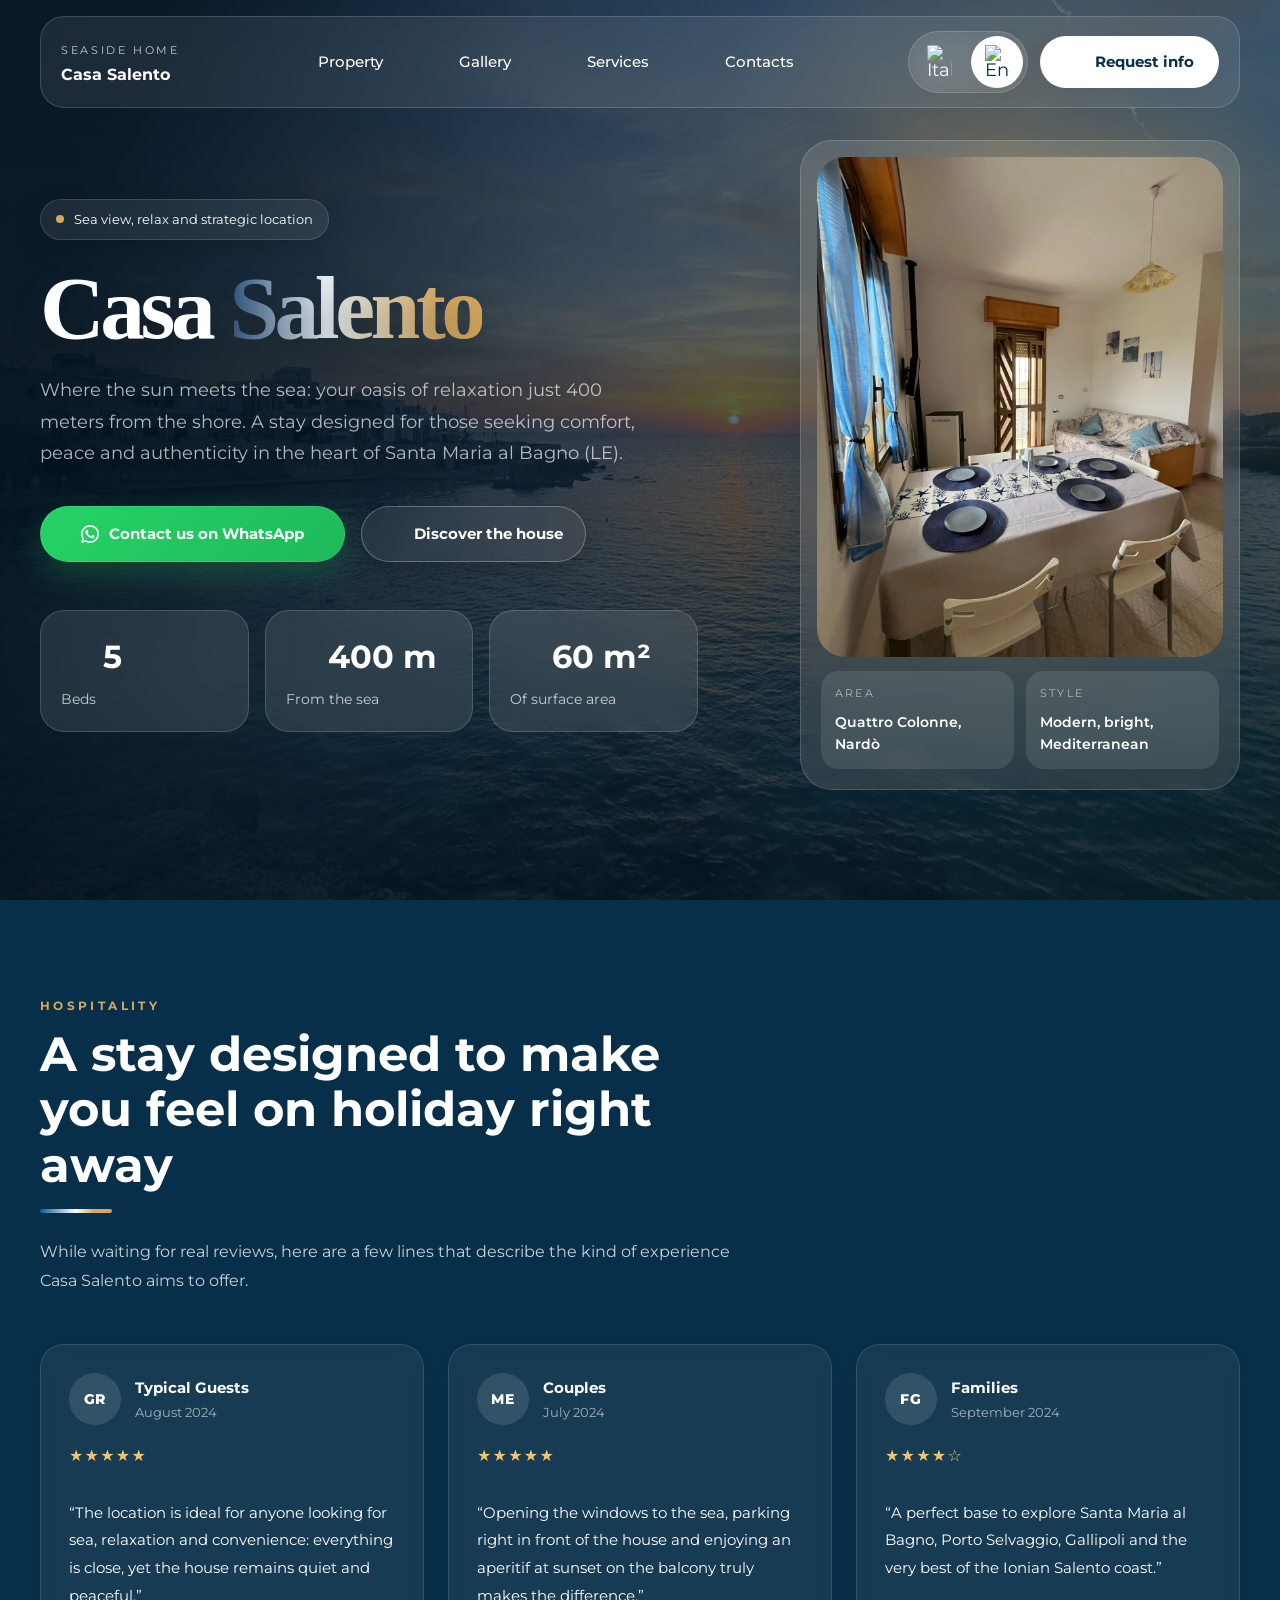
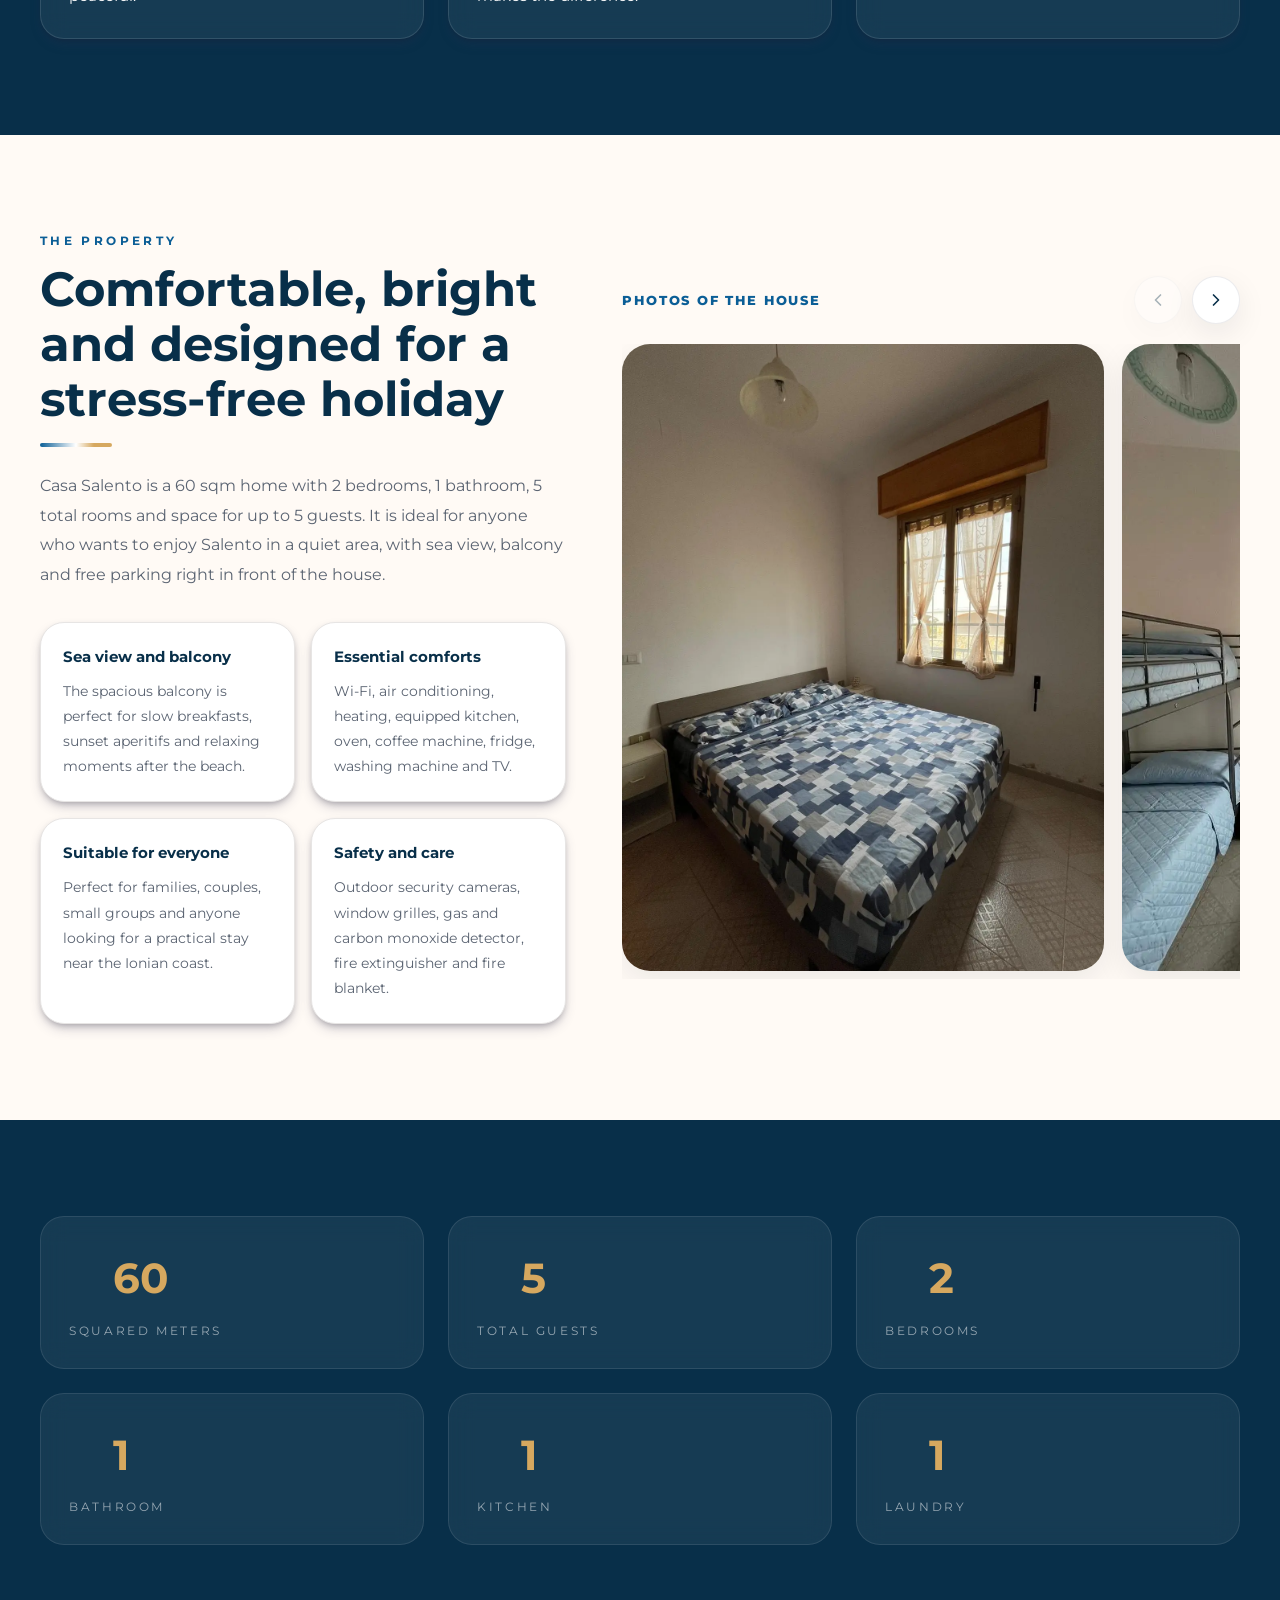
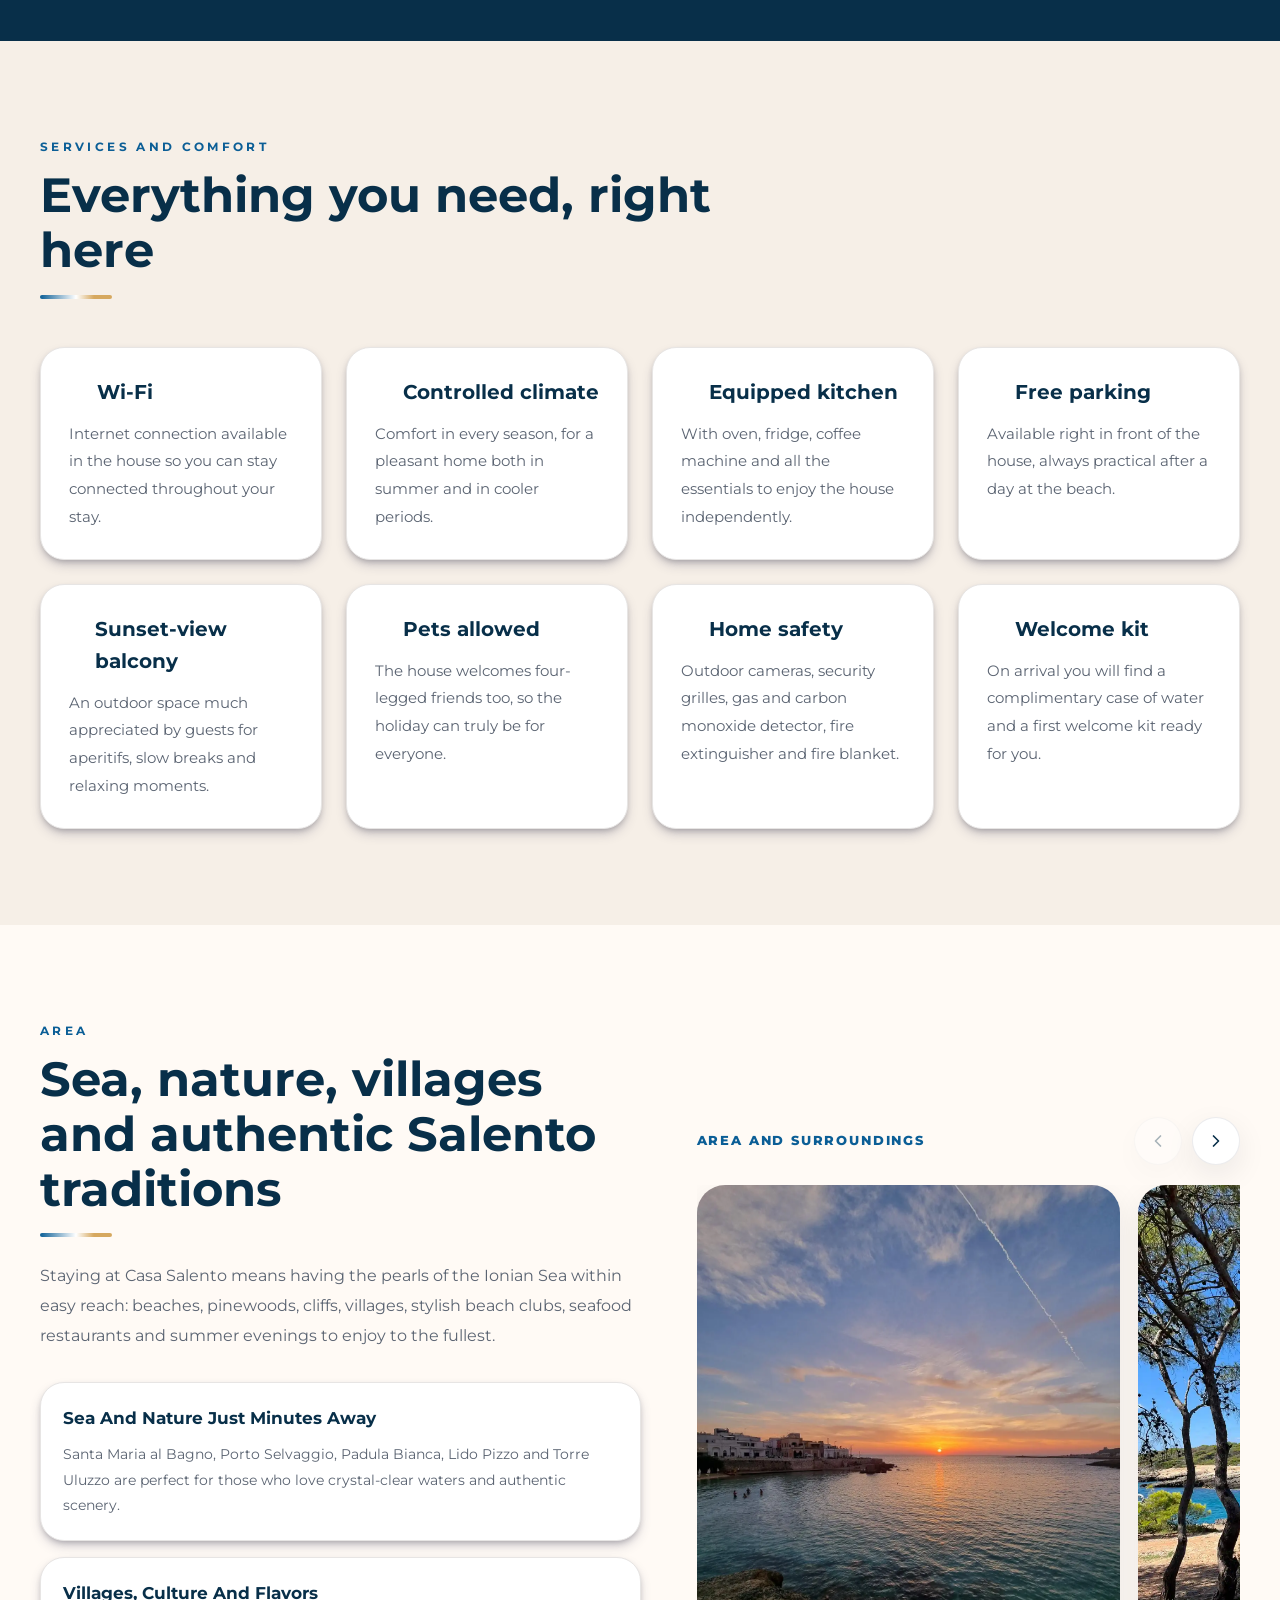
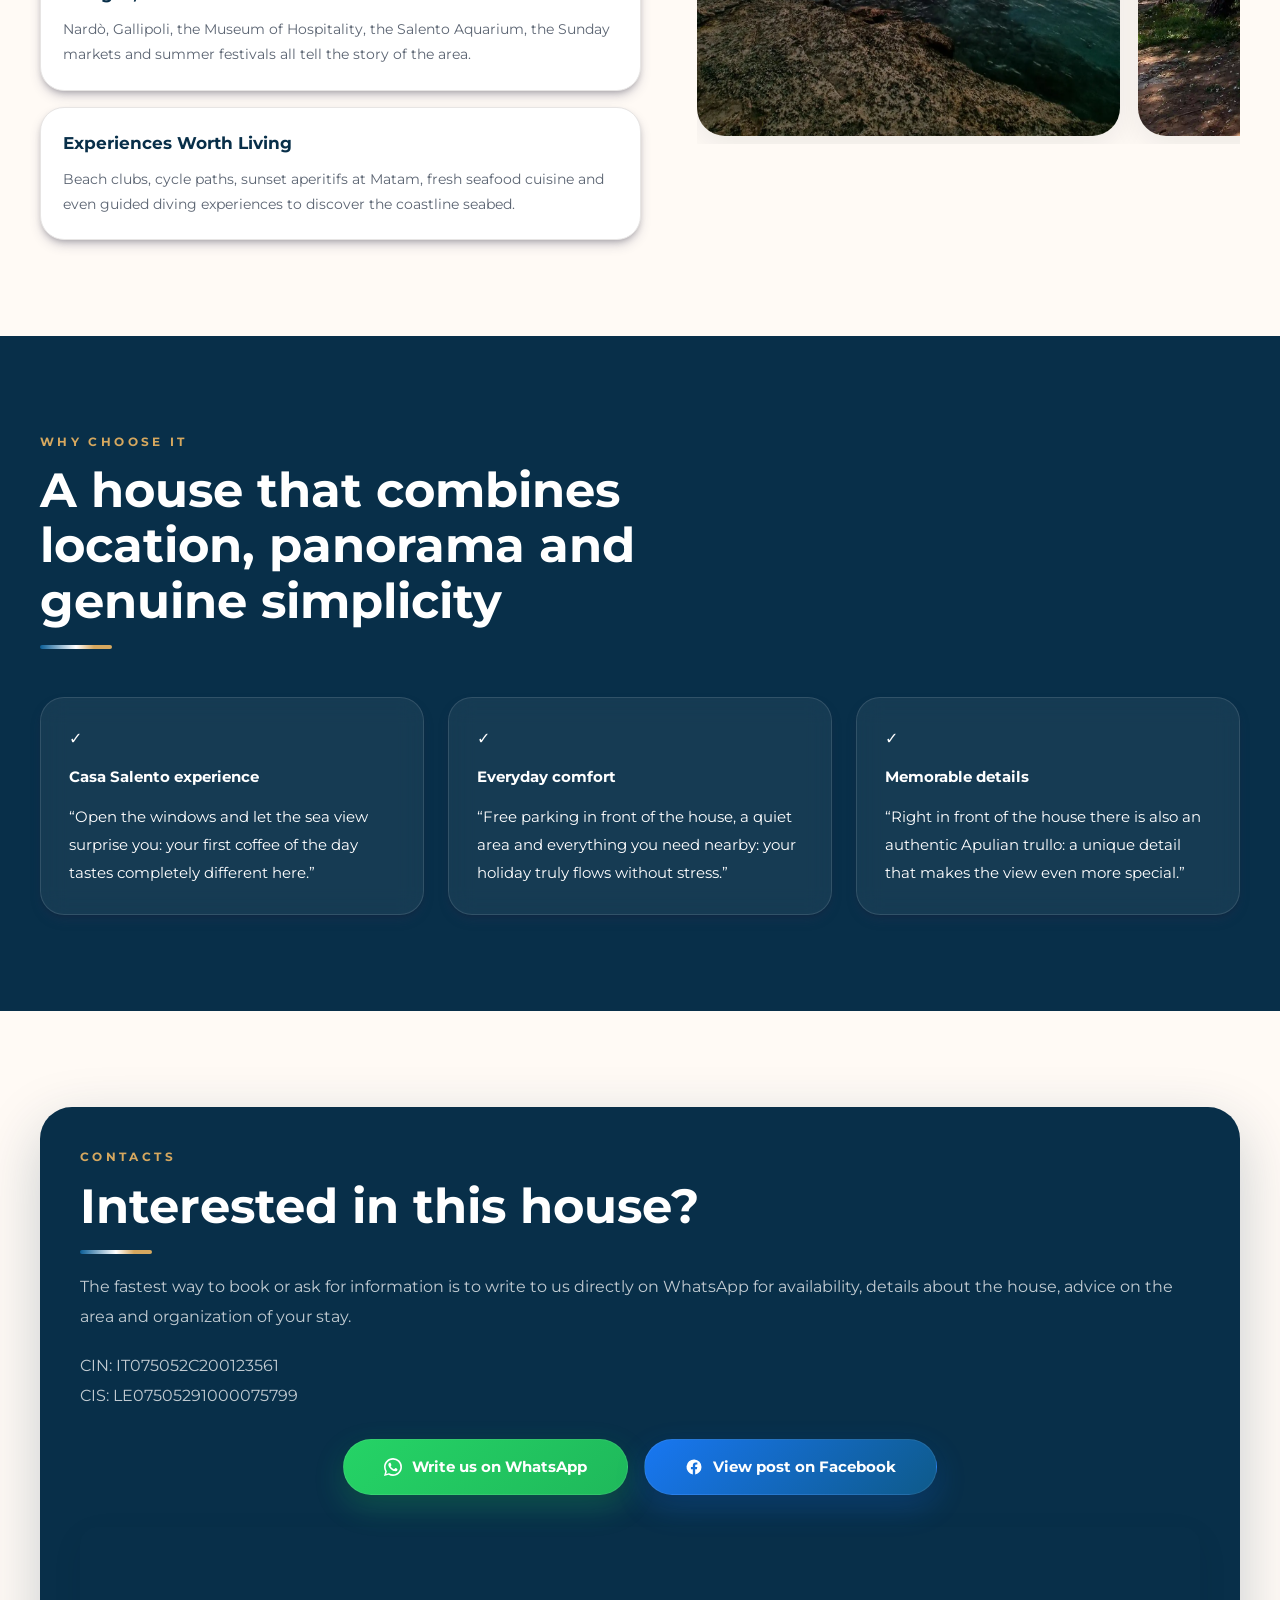
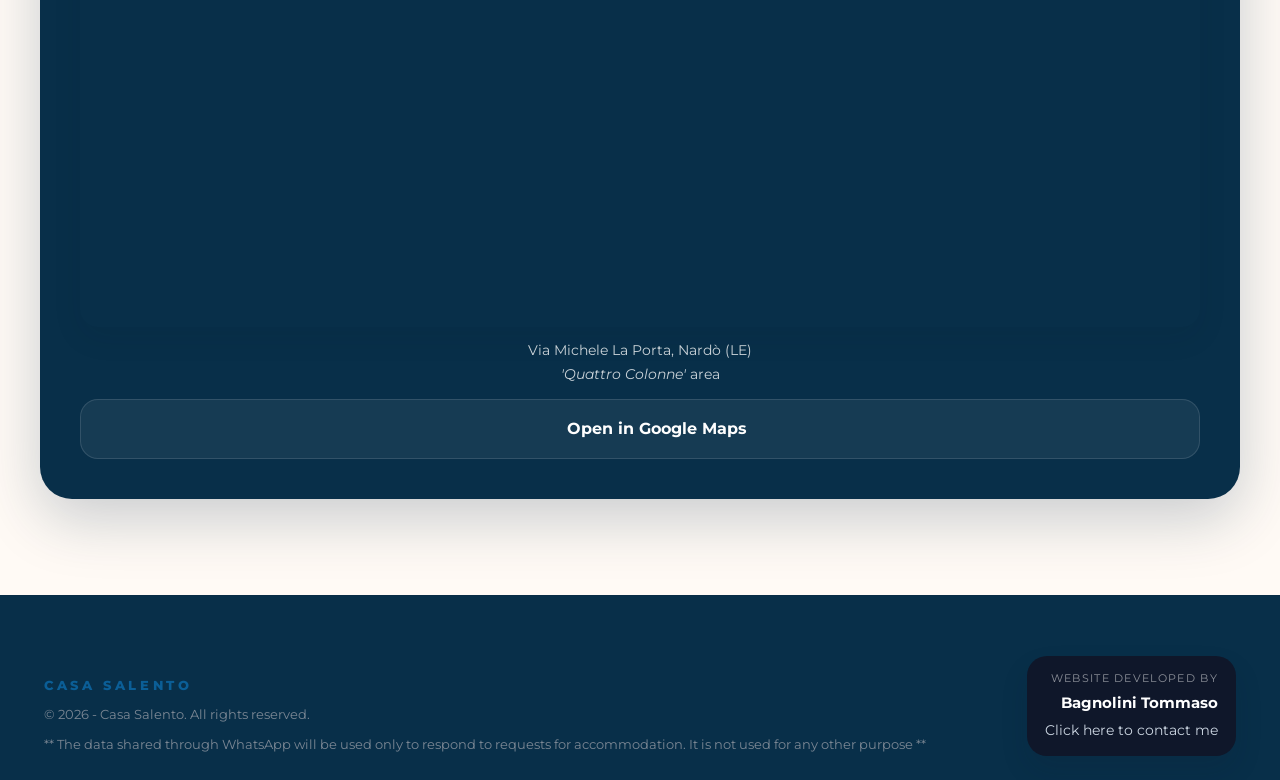
==== commit db83739a: "upgrade seo Co-authored-by: Copilot <copilot@github.com>" ====
--- a/index.html
+++ b/index.html
@@ -4,18 +4,30 @@
   <meta charset="UTF-8" />
   <meta name="viewport" content="width=device-width, initial-scale=1.0" />
   <title>Casa vacanze a Santa Maria al Bagno, Salento | Vista mare e relax</title>
+  
+  <link rel="shortcut icon" type="image/x-icon" href="/favicon.ico">
+  <link rel="canonical" href="https://casasalento.netlify.app/">
+  <link rel="stylesheet" href="./css/styles.css" />
+
   <meta name="title" content="Casa vacanze a Santa Maria al Bagno, Salento | Vista mare e relax">
+  <meta name="description" content="Casa vacanze a Santa Maria al Bagno, Salento. Vista mare, 5 posti letto, a 400m dalla spiaggia. Ideale per relax e vacanze in Puglia.">
+  
   <meta property="og:title" content="Casa vacanze a Santa Maria al Bagno, Salento | Vista mare e relax" />
-  <meta name="description" content="Casa vacanze a Santa Maria al Bagno, Salento. Vista mare, 5 posti letto, a 400m dalla spiaggia. Ideale per relax e vacanze in Puglia.">
   <meta property="og:description" content="A 400 metri dal mare, con vista mozzafiato e posizione perfetta per esplorare il Salento." />
-  <meta property="og:image" content="./assets/images/cs.webp" />
+  <meta property="og:image" content="./assets/images/panorama.webp" />
   <meta property="og:url" content="https://casasalento.netlify.app/" />
   <meta property="og:type" content="website" />
-  <link rel="icon" type="image/x-icon" href="./assets/images/cs.webp">
-  <link rel="canonical" href="https://casasalento.netlify.app/">
+  <meta property="og:locale" content="it_IT">
+  <meta property="og:site_name" content="Casa Salento">
+
+  <meta name="twitter:card" content="summary_large_image">
+  <meta name="twitter:title" content="Casa vacanze a Santa Maria al Bagno, Salento | Vista mare e relax">
+  <meta name="twitter:description" content="Casa vacanze a Santa Maria al Bagno, Salento. Vista mare, 5 posti letto, a 400m dalla spiaggia. Ideale per relax e vacanze in Puglia.">
+  <meta name="twitter:image" content="./assets/images/panorama.webp">
+
   <link href="https://fonts.googleapis.com/css2?family=Montserrat:wght@300;400;500;600;700&display=swap" rel="stylesheet">
-  <link rel="stylesheet" href="./css/styles.css" />
   <script src="https://unpkg.com/lucide@latest"></script>
+  
   <script type="application/ld+json">
   {
     "@context": "https://schema.org",
@@ -31,7 +43,7 @@
     },
     "telephone": "+393209540525",
     "url": "https://casasalento.netlify.app/",
-    "image": "./assets/images/panorama.webp"
+    "image": "favicon.ico"
   }
   </script>
 </head>
@@ -40,7 +52,7 @@
   <header id="navbar" class="navbar">
     <div class="container">
       <div class="navbar-shell">
-        <a href="#home" class="brand">
+        <a href="#home" class="brand" title="Torna alla home di Casa Salento">
           <span>
             <span class="brand-label" data-i18n="brand_label"></span><br />
             <span class="brand-name">Casa Salento</span>
@@ -49,19 +61,19 @@
 
         <nav class="center">
           <ul class="nav-links">
-            <li><a href="#struttura">
+            <li><a href="#struttura" title="Visualizza le caratteristiche della casa">
               <i data-lucide="house"></i>
               <span data-i18n="nav_structure"></span>
             </a></li>
-            <li><a href="#territorio">
+            <li><a href="#territorio" title="Guarda le foto dei luoghi circostanti">
               <i data-lucide="images"></i>
               <span data-i18n="nav_gallery"></span>
             </a></li>
-            <li><a href="#servizi">
+            <li><a href="#servizi" title="Visualizza i servizi disponibili">
               <i data-lucide="check-check"></i>
               <span data-i18n="nav_services"></span>
             </a></li>
-            <li><a href="#contatti">
+            <li><a href="#contatti" title="Contattaci per maggiori informazioni">
               <i data-lucide="message-circle-more"></i>
               <span data-i18n="nav_contacts"></span>
             </a></li>
@@ -74,7 +86,7 @@
             <button type="button" class="lang-btn" data-lang="en" aria-label="English"><img src="https://flagpedia.net/data/flags/emoji/twitter/256x256/gb.png" alt="English" style="width: 25px;"></button>
           </div>
 
-          <a href="#contatti" class="button button-primary">
+          <a href="#contatti" class="button button-primary" title="Contattaci per maggiori informazioni">
             <i data-lucide="messages-square"></i>
             <span data-i18n="cta_info"></span>
           </a>
@@ -94,12 +106,23 @@
         </div>
 
         <nav>
-          <a href="#struttura" data-i18n="nav_structure"></a>
-          <a href="#galleria" data-i18n="nav_gallery"></a>
-          <a href="#servizi" data-i18n="nav_services"></a>
-          <a href="#territorio" data-i18n="nav_territory"></a>
-          <a href="#contatti" data-i18n="nav_contacts"></a>
-          <a href="#contatti" class="button button-blue" data-i18n="cta_info"></a>
+          <a href="#struttura" title="Visualizza le caratteristiche della casa">
+            <i data-lucide="house"></i>
+            <span data-i18n="nav_structure"></span>
+          </a>
+          <a href="#territorio" title="Guarda le foto dei luoghi circostanti">
+            <i data-lucide="images"></i>
+            <span data-i18n="nav_gallery"></span>
+          </a>
+          <a href="#servizi" title="Visualizza i servizi disponibili">
+            <i data-lucide="check-check"></i>
+            <span data-i18n="nav_services"></span>
+          </a>
+          <a href="#contatti" title="Contattaci per maggiori informazioni">
+            <i data-lucide="message-circle-more"></i>
+            <span data-i18n="nav_contacts"></span>
+          </a>
+          <a href="#contatti" class="button button-blue" data-i18n="cta_info" title="Contattaci per maggiori informazioni"></a>
         </nav>
       </div>
     </div>
@@ -123,8 +146,8 @@
           <p class="hero-text" data-i18n="hero_text"></p>
 
           <div class="hero-actions">
-            <a href="#contatti" class="button button-primary button-whatsapp-hero" data-i18n="hero_cta_1"></a>
-            <a href="#struttura" class="button button-secondary">
+            <a href="#contatti" class="button button-primary button-whatsapp-hero" data-i18n="hero_cta_1" title="Contattaci per maggiori informazioni"></a>
+            <a href="#struttura" class="button button-secondary" title="Scopri la struttura della casa">
               <i data-lucide="compass"></i>
               <span data-i18n="hero_cta_2"></span>
             </a>
@@ -526,14 +549,16 @@
                 target="_blank"
                 rel="noopener noreferrer"
                 class="button button-whatsapp-hero"
-                data-i18n="whatsapp_write">
+                data-i18n="whatsapp_write"
+                title="Scrivici su WhatsApp per informazioni">
               </a>
               <a 
                 href="https://www.facebook.com/groups/560460538256511/permalink/1764963694472850/" 
                 target="_blank" 
                 rel="noopener noreferrer"
                 class="button button-facebook-hero"
-                data-i18n="facebook_write">
+                data-i18n="facebook_write"
+                title="Contattaci su Facebook per informazioni">
               </a>
             </div>
             <div class="map-card">
@@ -551,7 +576,8 @@
                 href="https://www.google.com/maps/search/?api=1&query=Via%20Michele%20La%20Porta%2C%20Nard%C3%B2%20LE"
                 target="_blank"
                 rel="noopener noreferrer"
-                class="contact-link map-link contact-link-cta">
+                class="contact-link map-link contact-link-cta"
+                title="Apri la posizione su Google Maps">
                 <i data-lucide="map-pin"></i>
                 <span data-i18n="open_maps"></span>
               </a>
@@ -576,6 +602,7 @@
           href="https://wa.me/393401584862?text=Ciao,%20ho%20visto%20il%20tuo%20sito%20web%20per%20Casa%20Salento.%20Sono%20interessato%20e%20vorrei%20maggiori%20informazioni%20sul%20tuo%20lavoro"
           target="_blank"
           rel="noopener noreferrer"
+          title="Contatta il creatore del sito per maggiori informazioni"
         >
           <p class="footer-credit-label" data-i18n="website_ref"></p>
           <p class="footer-credit-name">Bagnolini Tommaso</p>
--- a/css/styles.css
+++ b/css/styles.css
@@ -390,8 +390,8 @@
   display: inline-flex;
   align-items: center;
   justify-content: center;
-  width: 42px;
-  height: 42px;
+  width: 52px;
+  height: 52px;
   padding: 0;
   border-radius: 999px;
   background: transparent;
@@ -534,6 +534,19 @@
   display: flex;
   flex-direction: column;
   gap: 10px;
+}
+
+nav a {
+  display: flex;
+  align-items: center;
+  gap: 12px;
+  line-height: 1;
+}
+
+nav a i {
+  width: 20px;
+  height: 20px;
+  flex-shrink: 0;
 }
 
 .mobile-menu a {
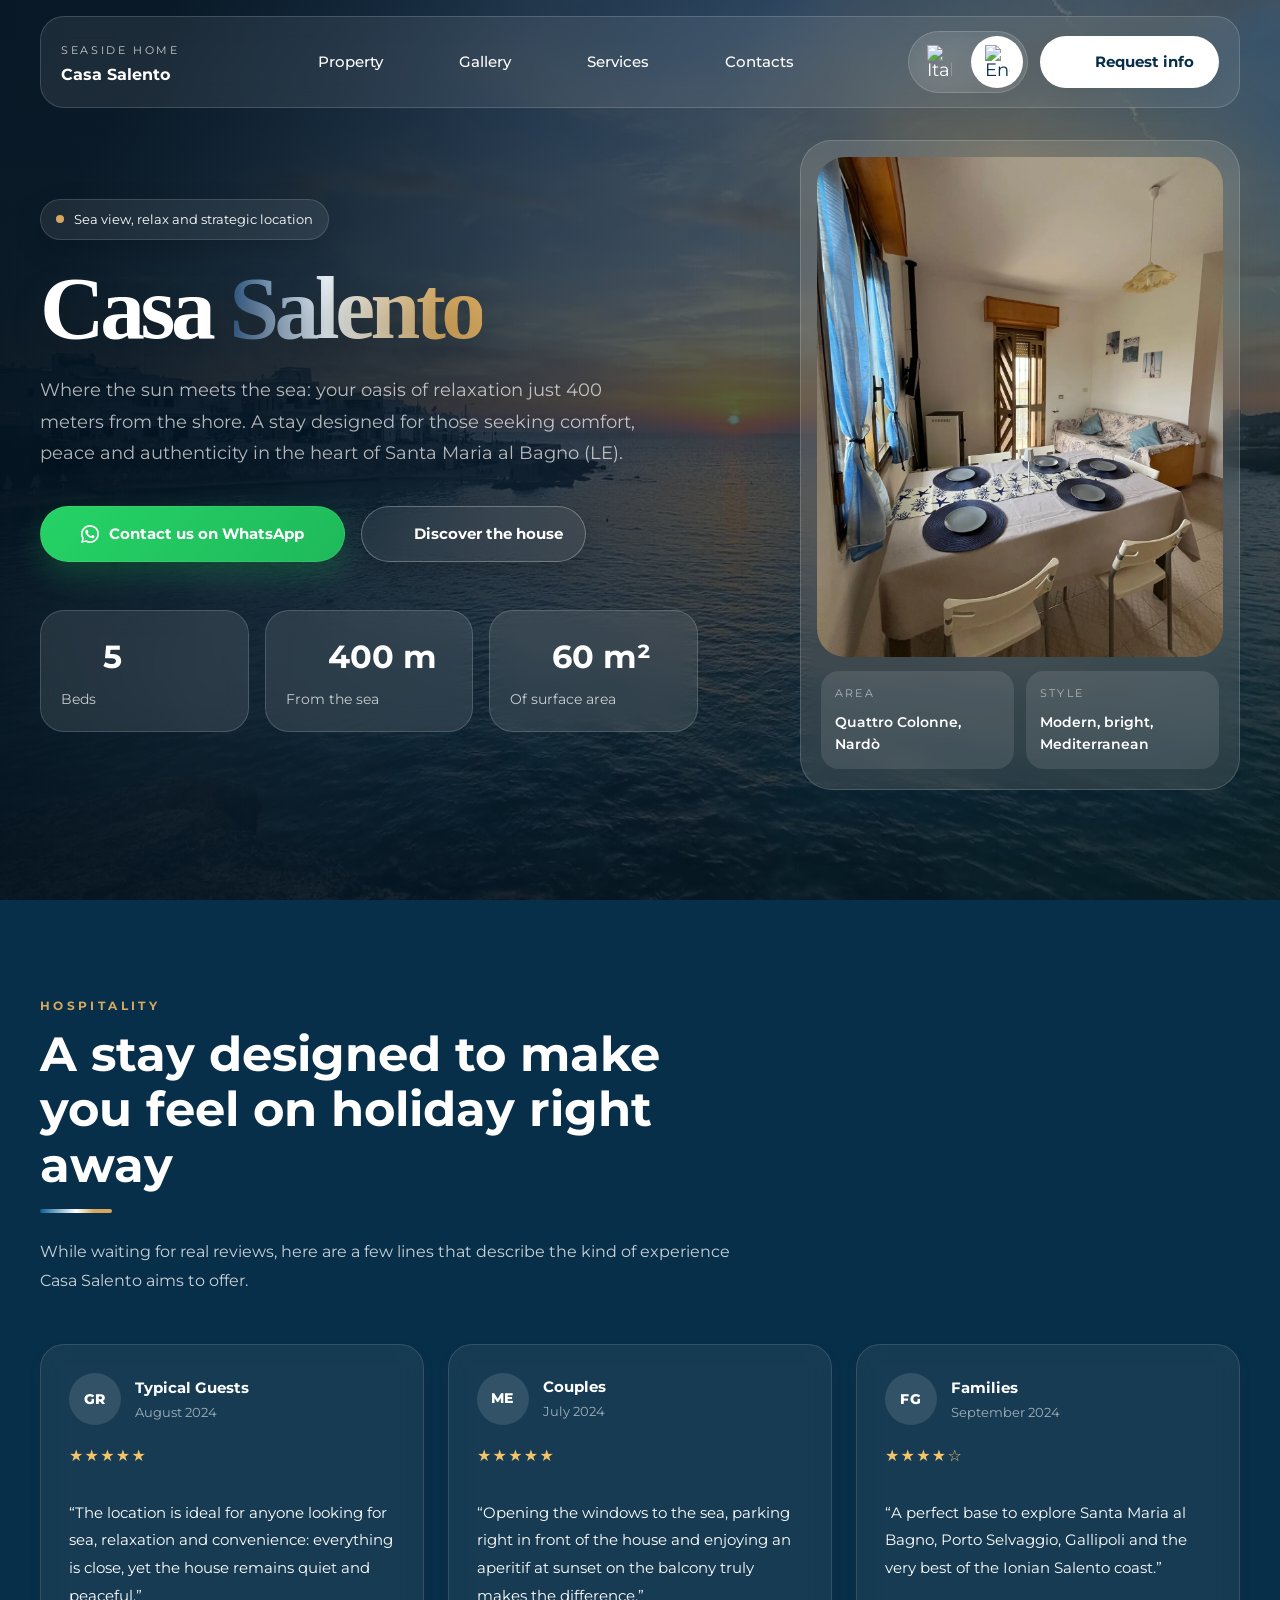
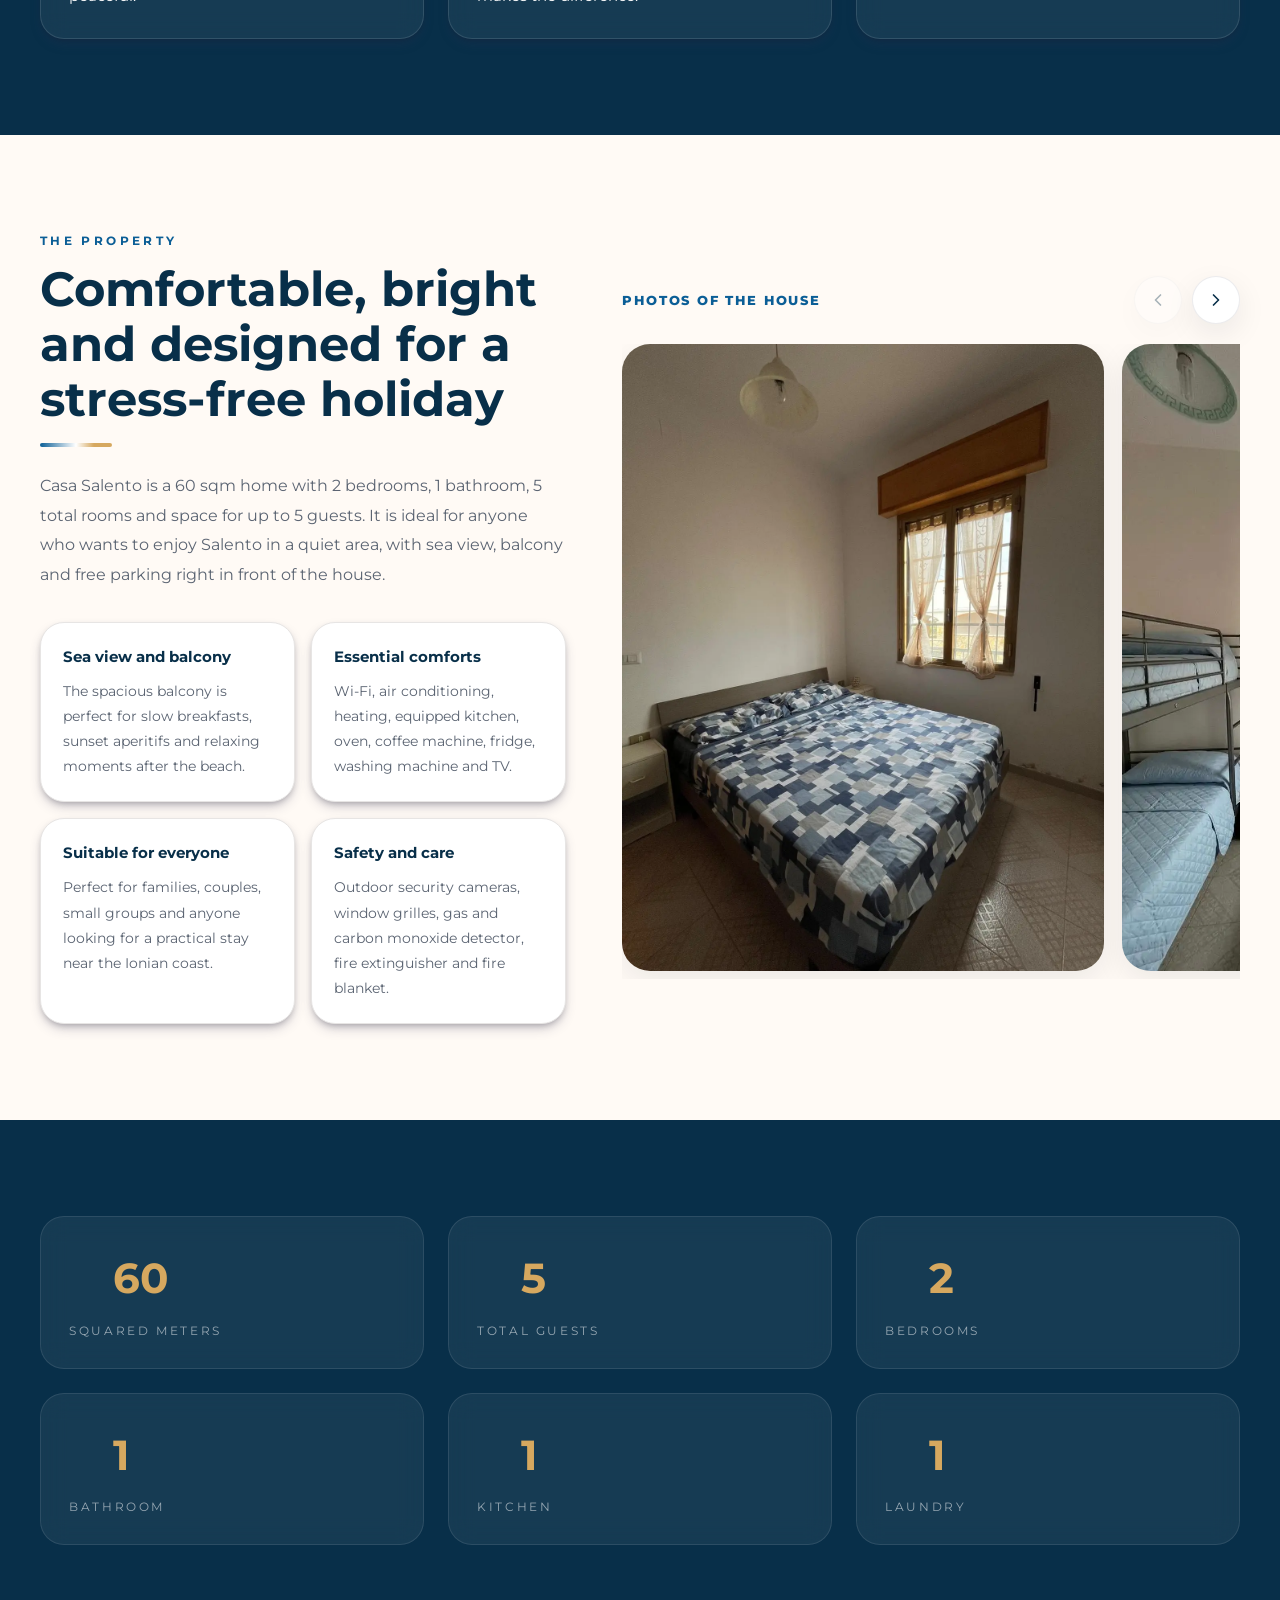
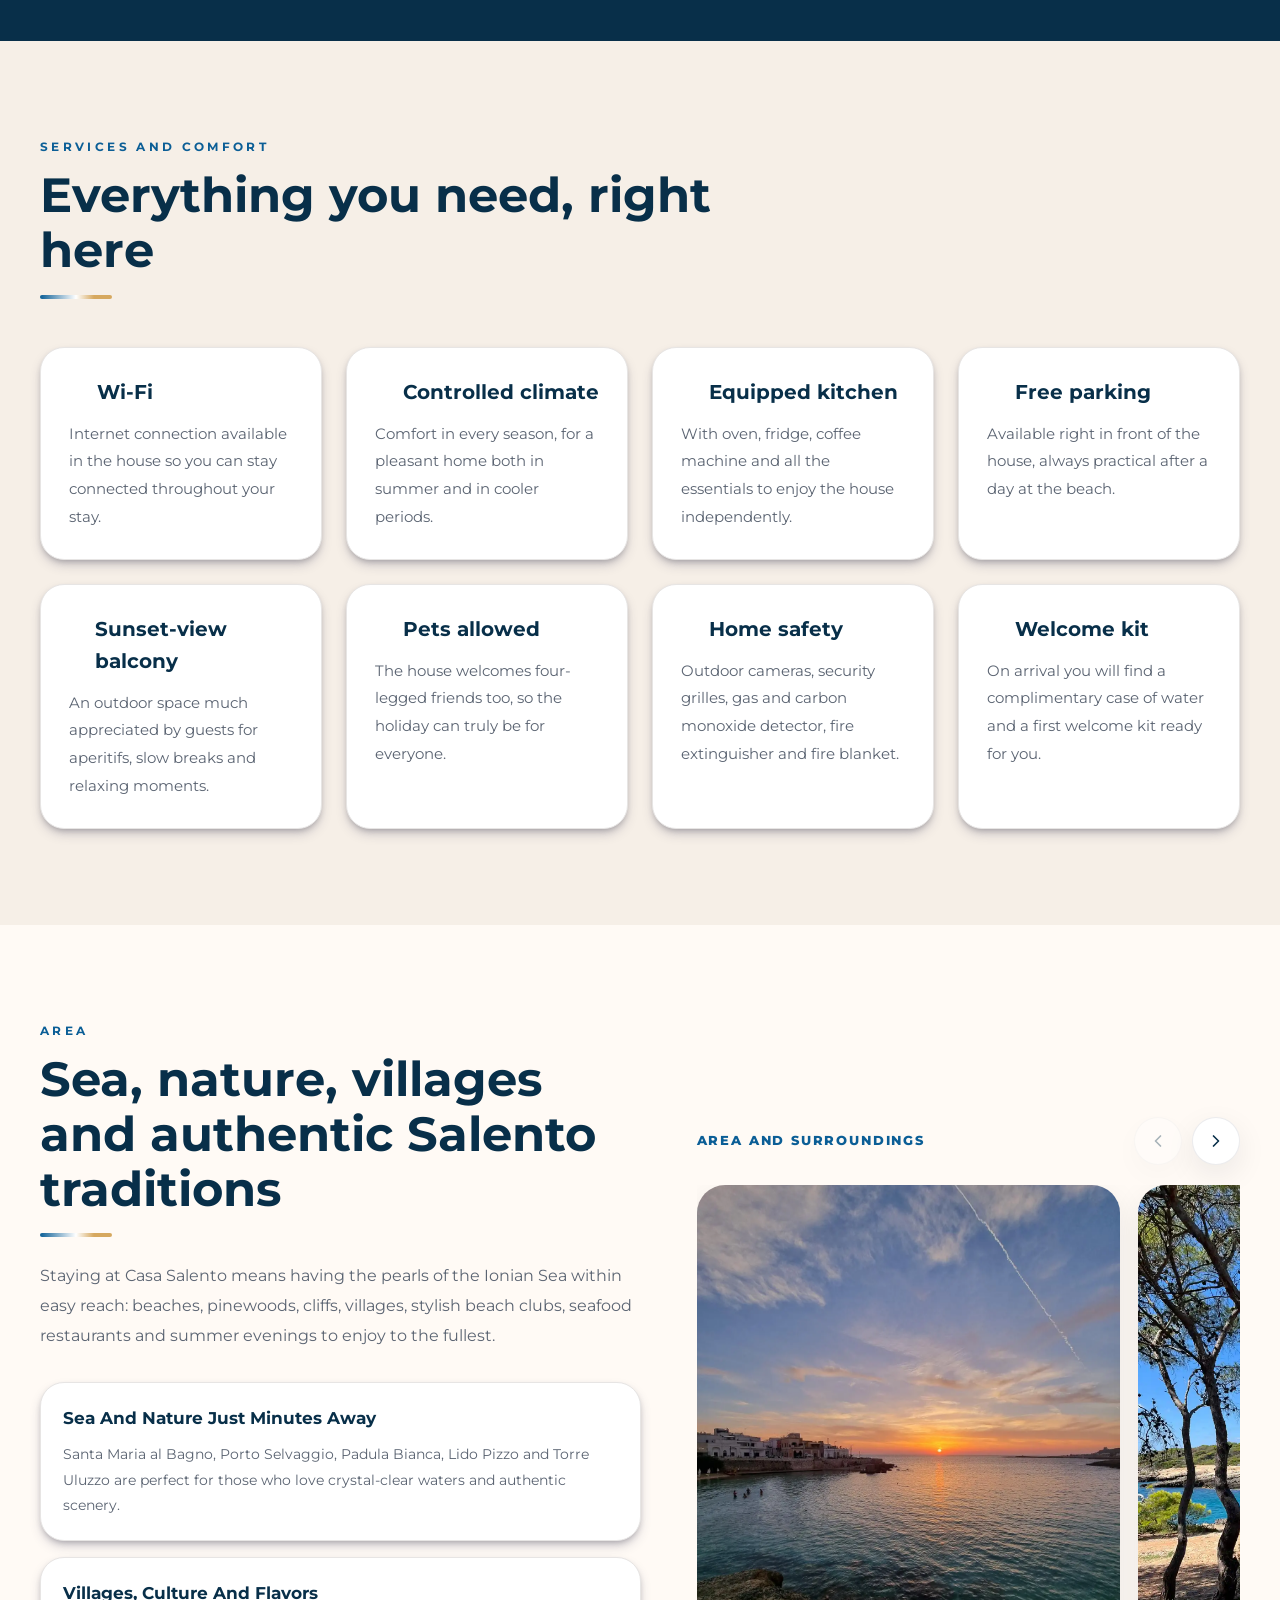
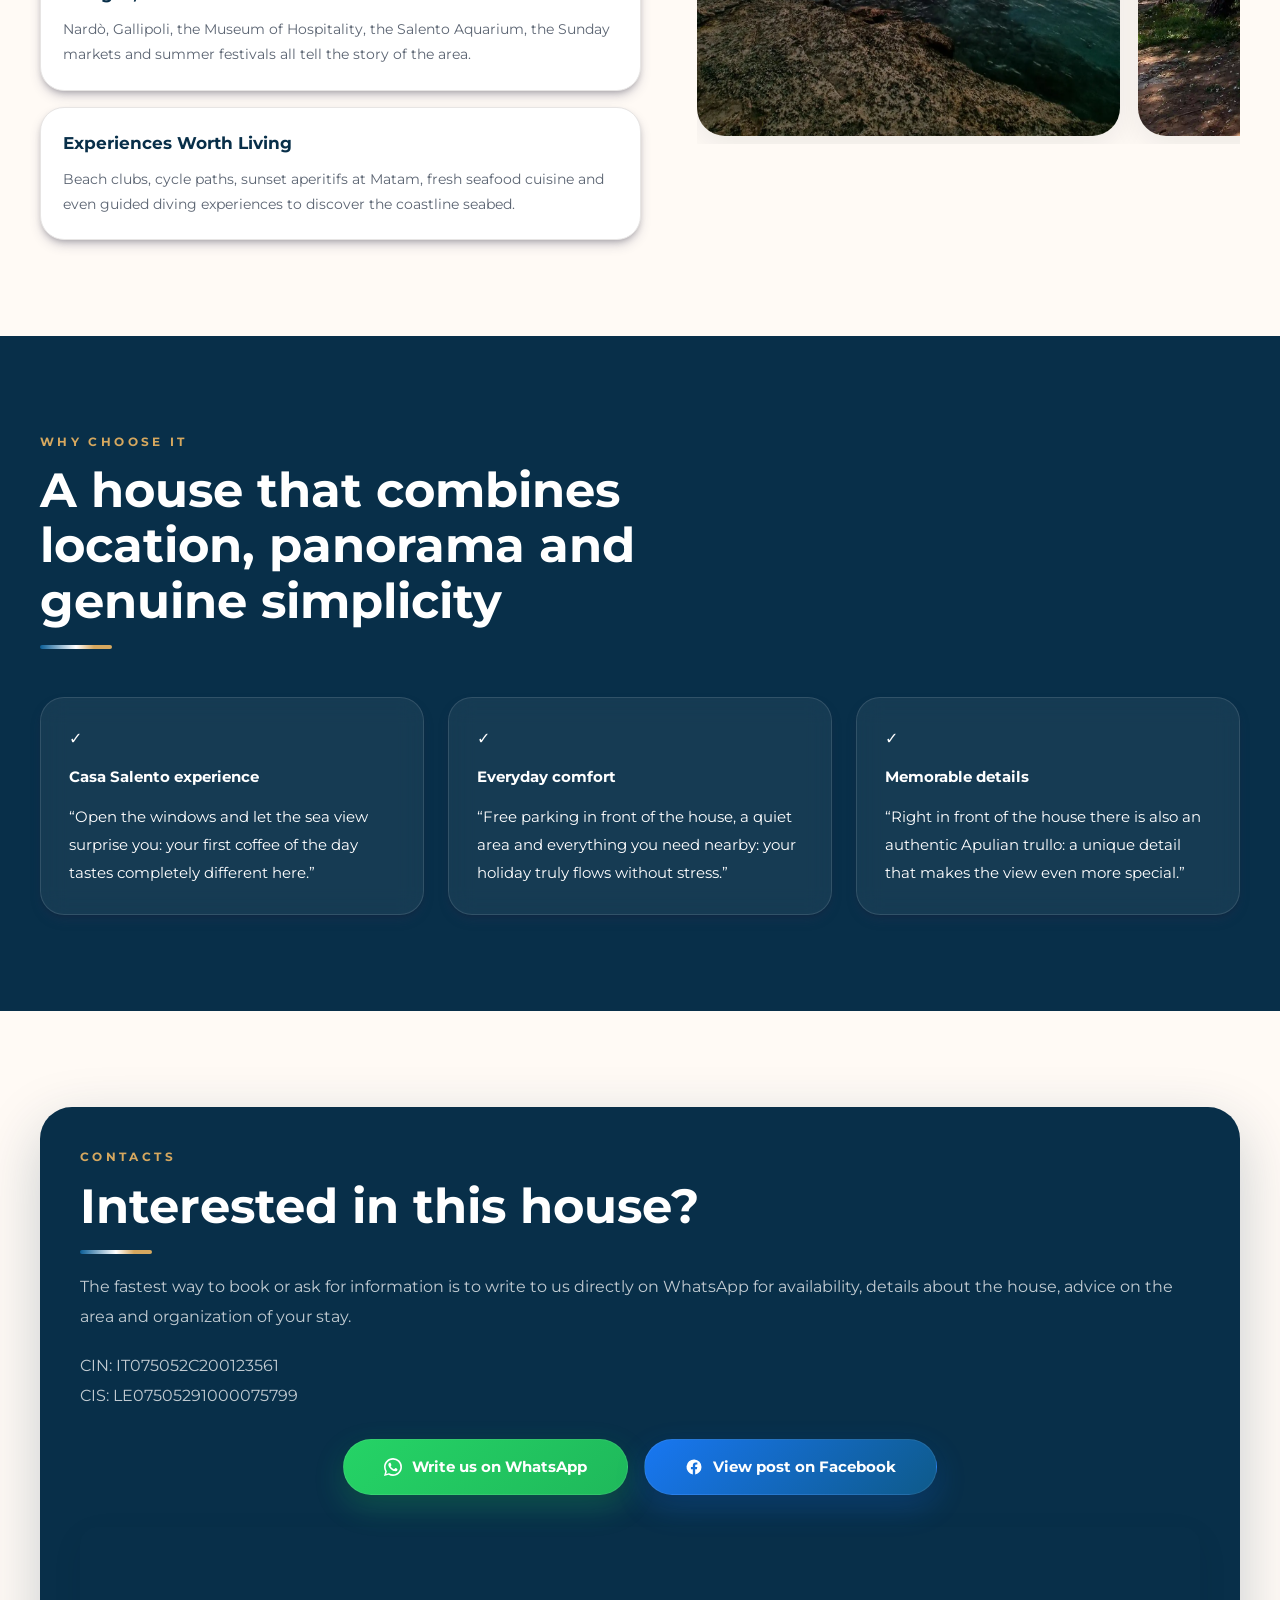
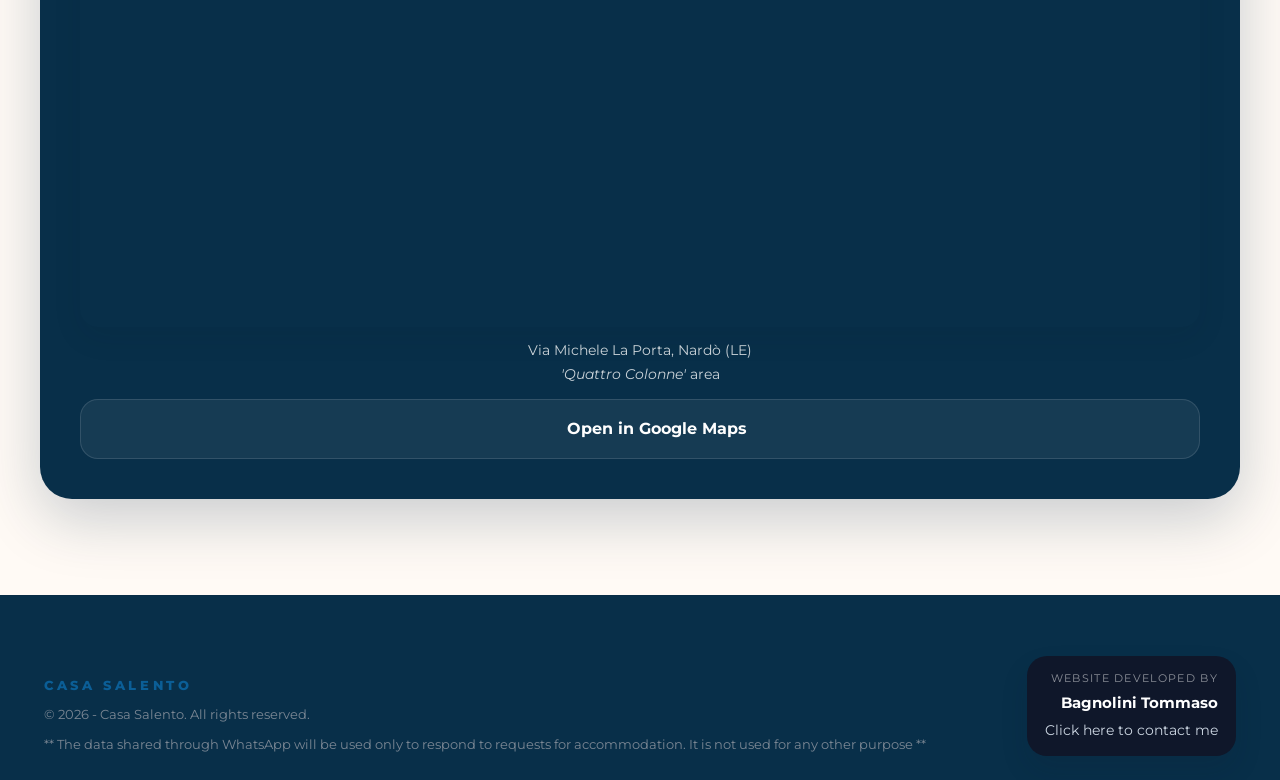
==== commit 18598673: "meta fix" ====
--- a/index.html
+++ b/index.html
@@ -13,7 +13,7 @@
   <meta name="description" content="Casa vacanze a Santa Maria al Bagno, Salento. Vista mare, 5 posti letto, a 400m dalla spiaggia. Ideale per relax e vacanze in Puglia.">
   
   <meta property="og:title" content="Casa vacanze a Santa Maria al Bagno, Salento | Vista mare e relax" />
-  <meta property="og:description" content="A 400 metri dal mare, con vista mozzafiato e posizione perfetta per esplorare il Salento." />
+  <meta property="og:description" content="Casa vacanze a Santa Maria al Bagno, Salento. Vista mare, 5 posti letto, a 400m dalla spiaggia. Ideale per relax e vacanze in Puglia." />
   <meta property="og:image" content="./assets/images/panorama.webp" />
   <meta property="og:url" content="https://casasalento.netlify.app/" />
   <meta property="og:type" content="website" />
@@ -27,7 +27,7 @@
 
   <link href="https://fonts.googleapis.com/css2?family=Montserrat:wght@300;400;500;600;700&display=swap" rel="stylesheet">
   <script src="https://unpkg.com/lucide@latest"></script>
-  
+
   <script type="application/ld+json">
   {
     "@context": "https://schema.org",
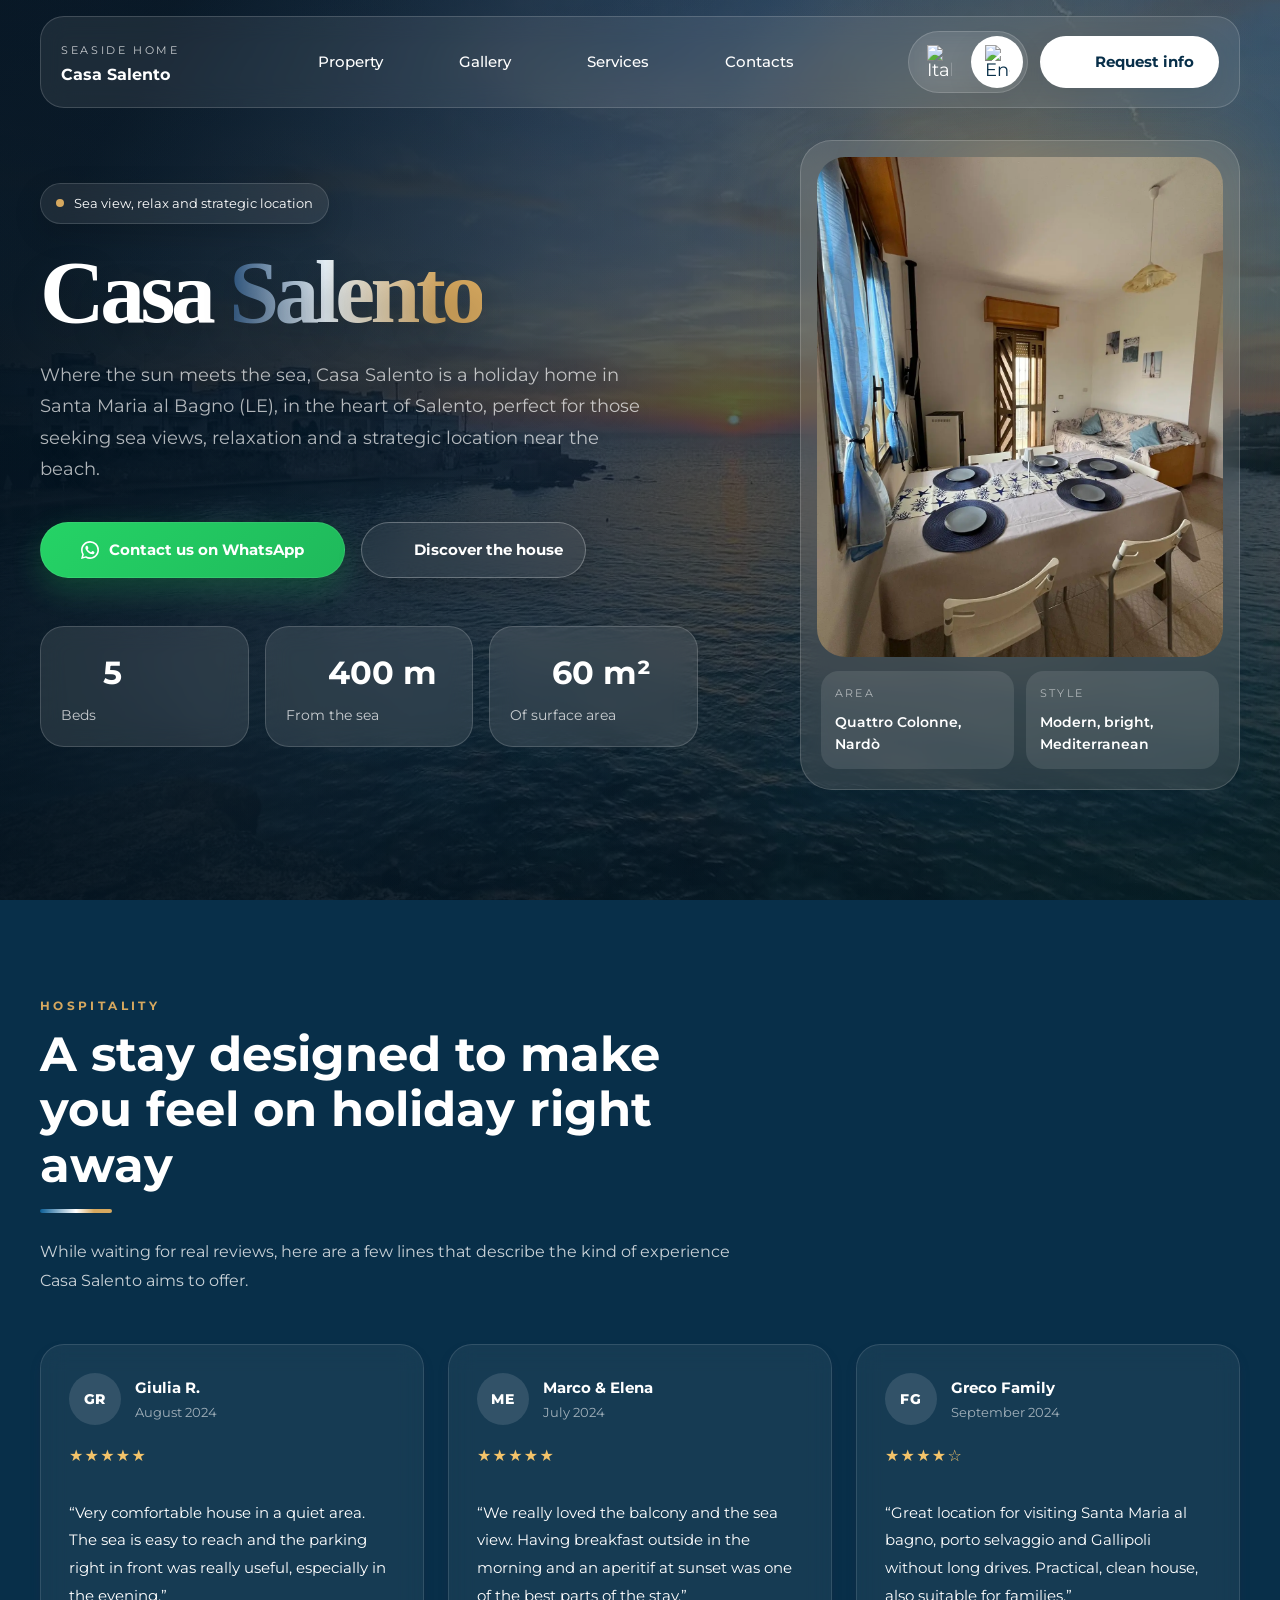
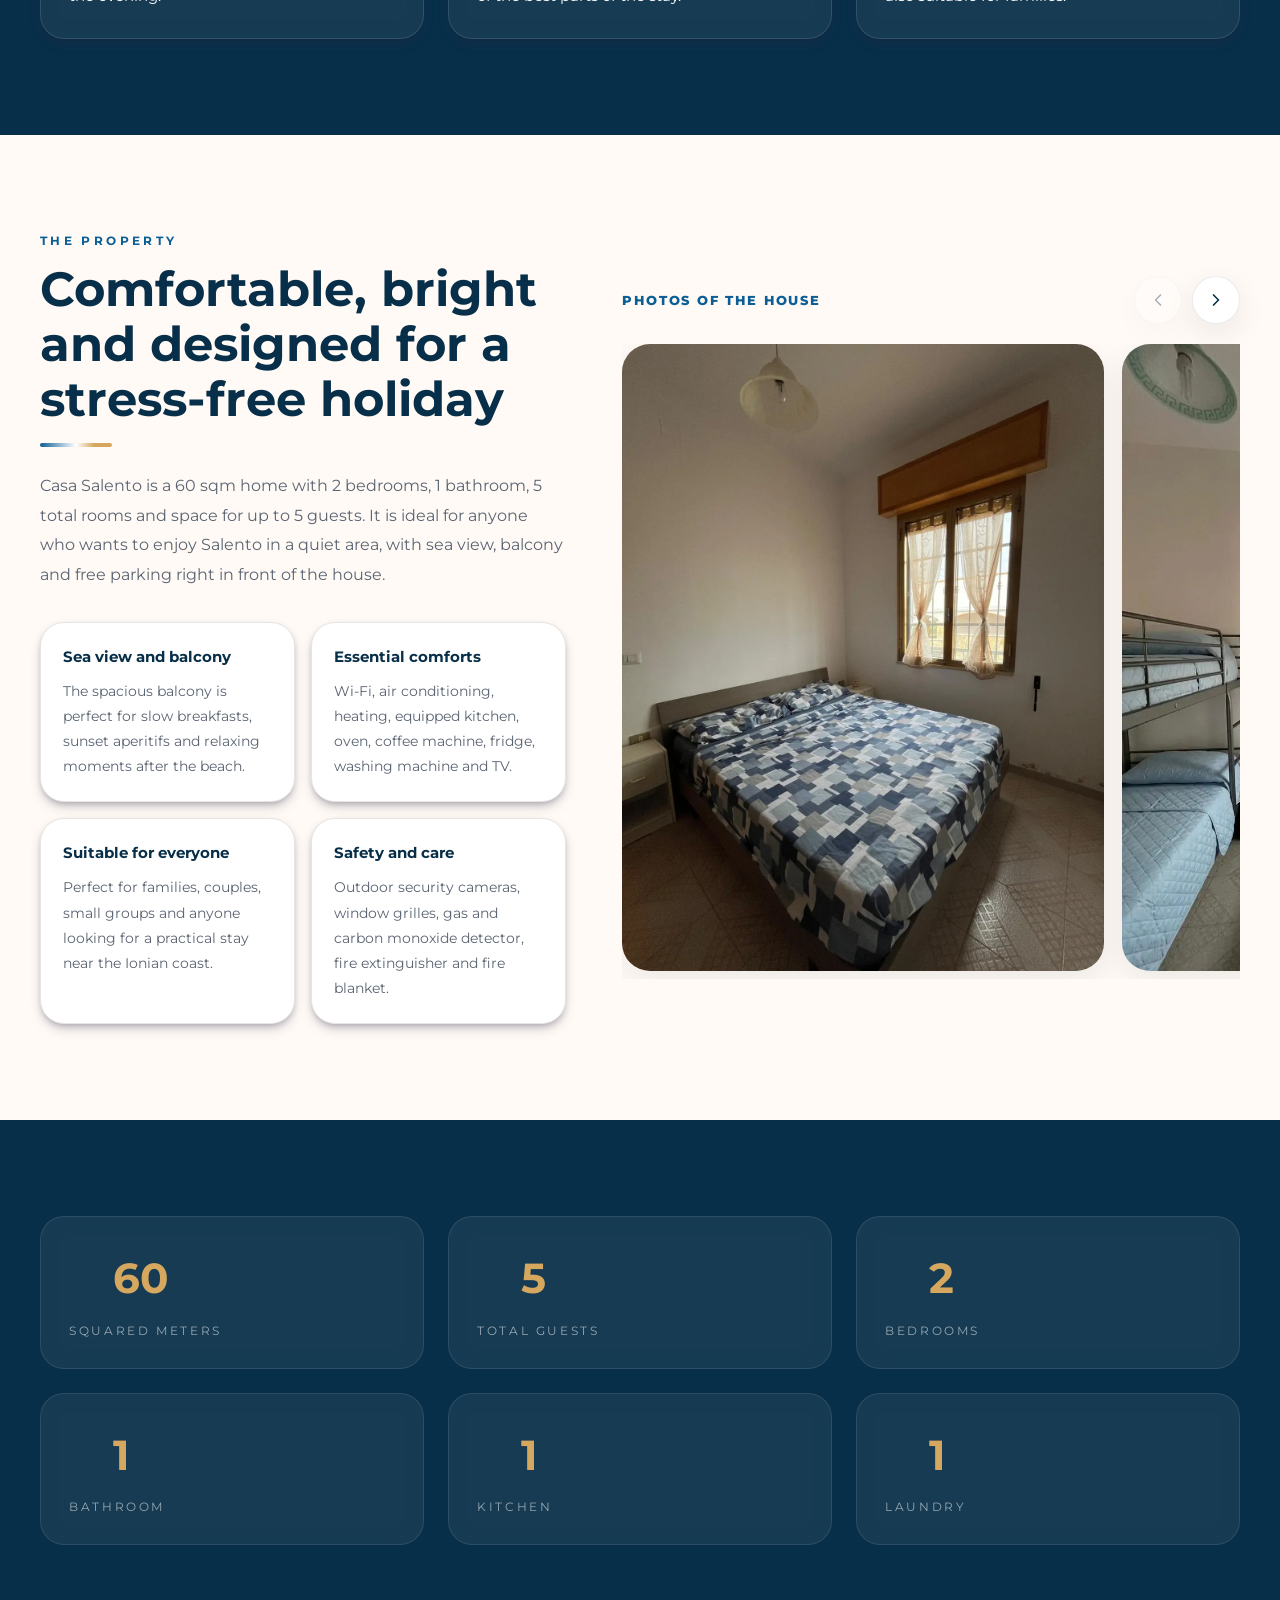
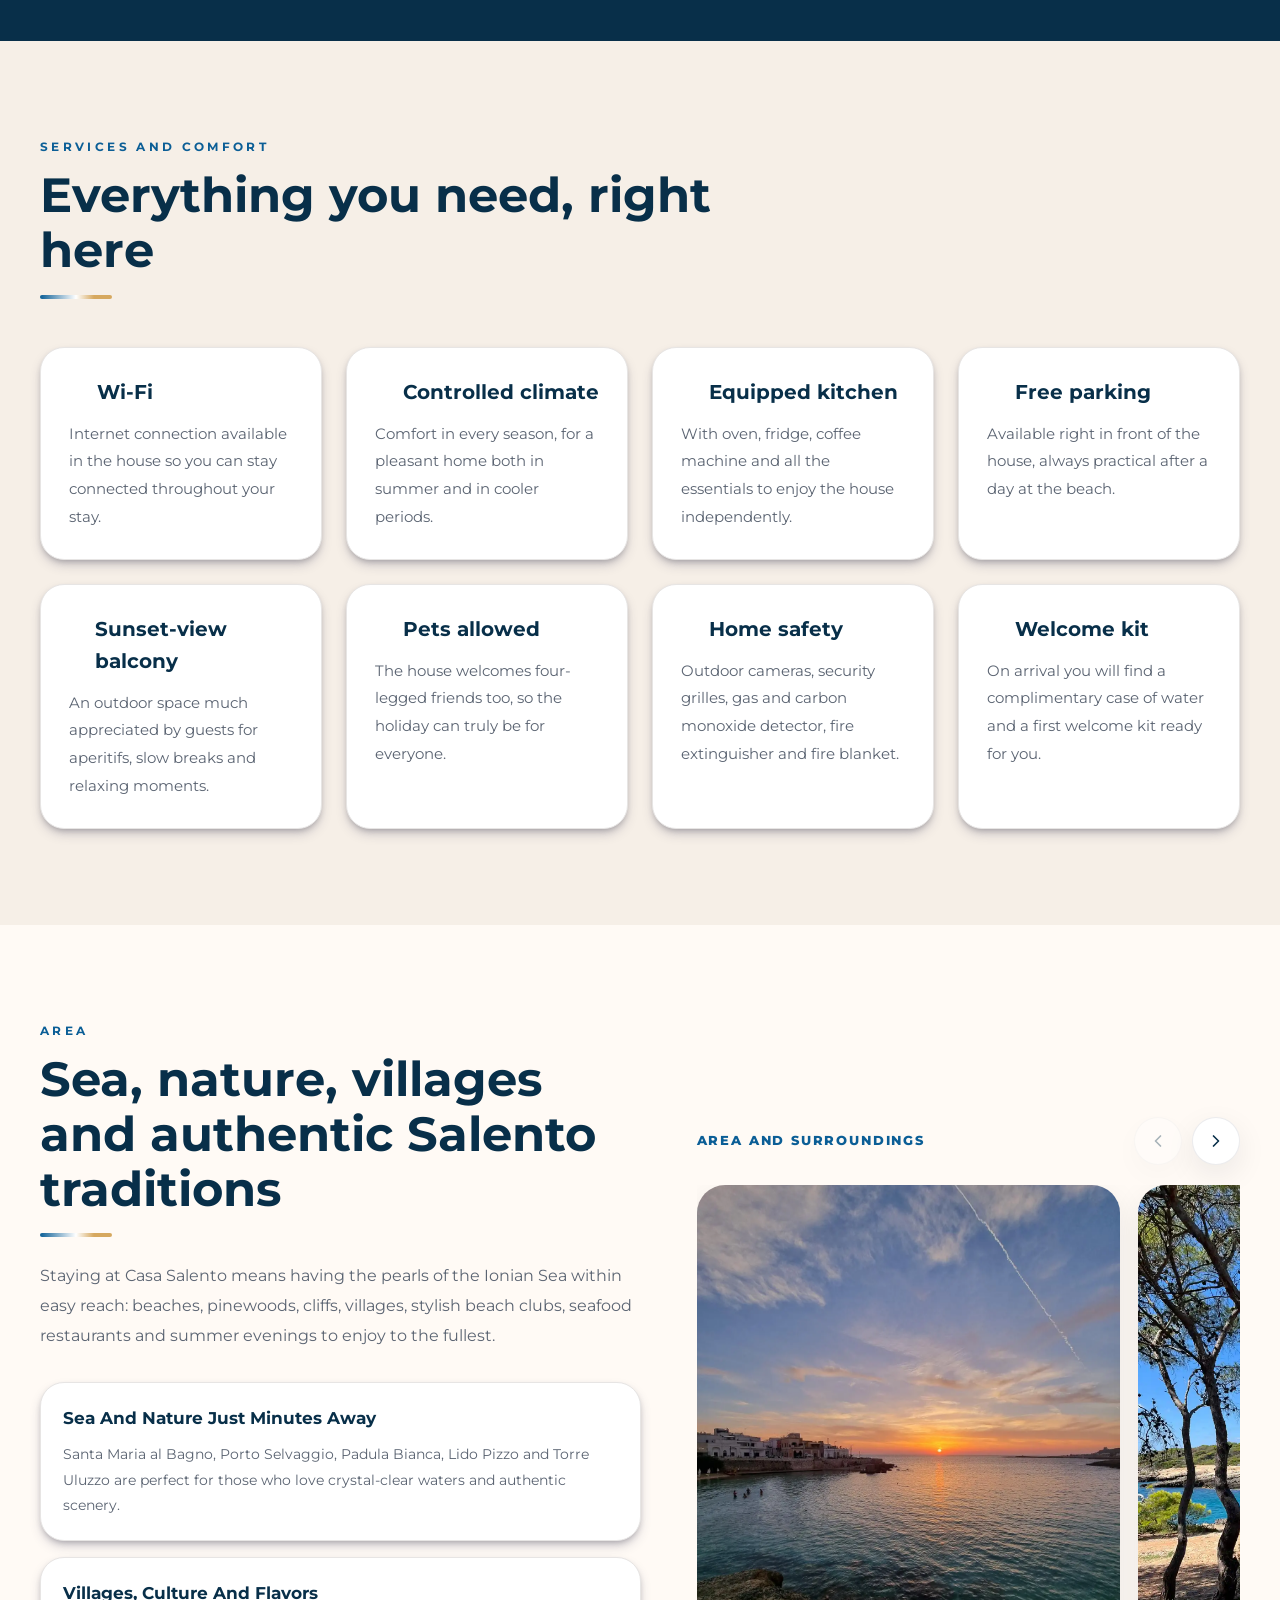
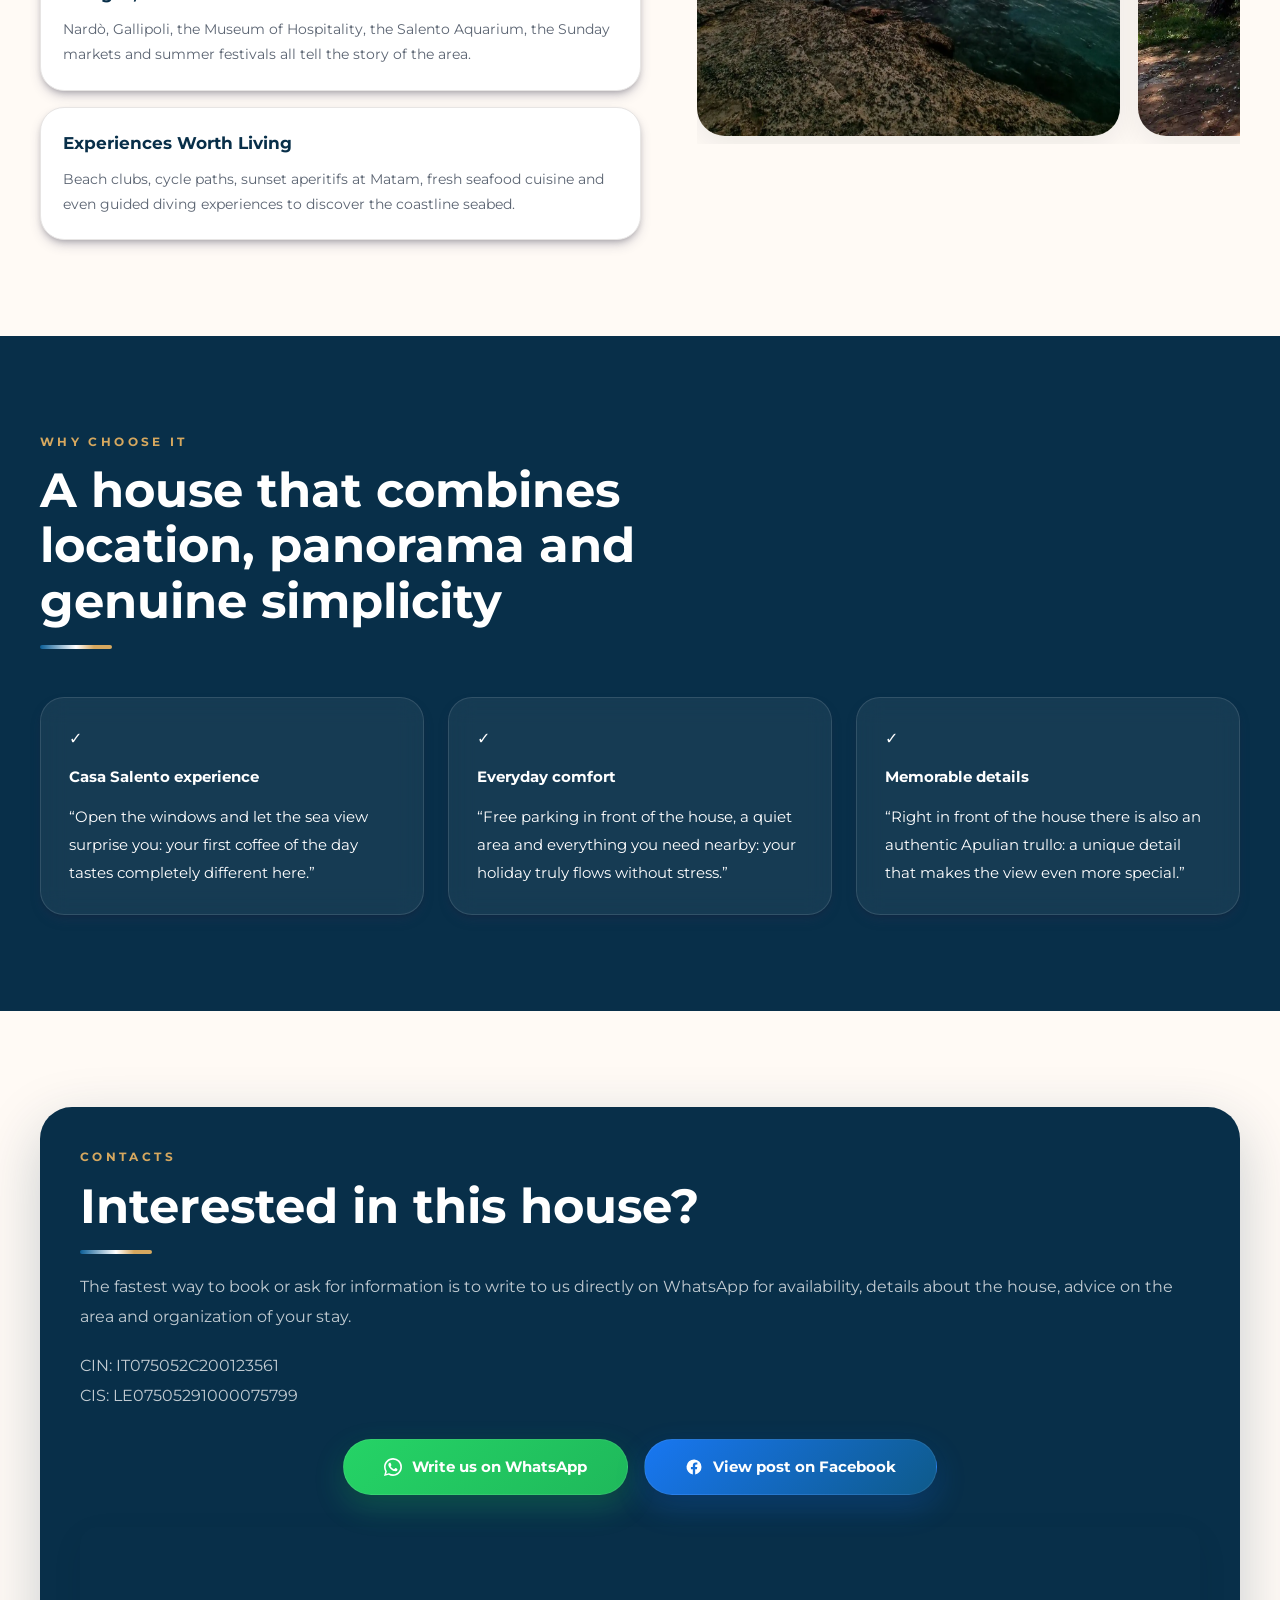
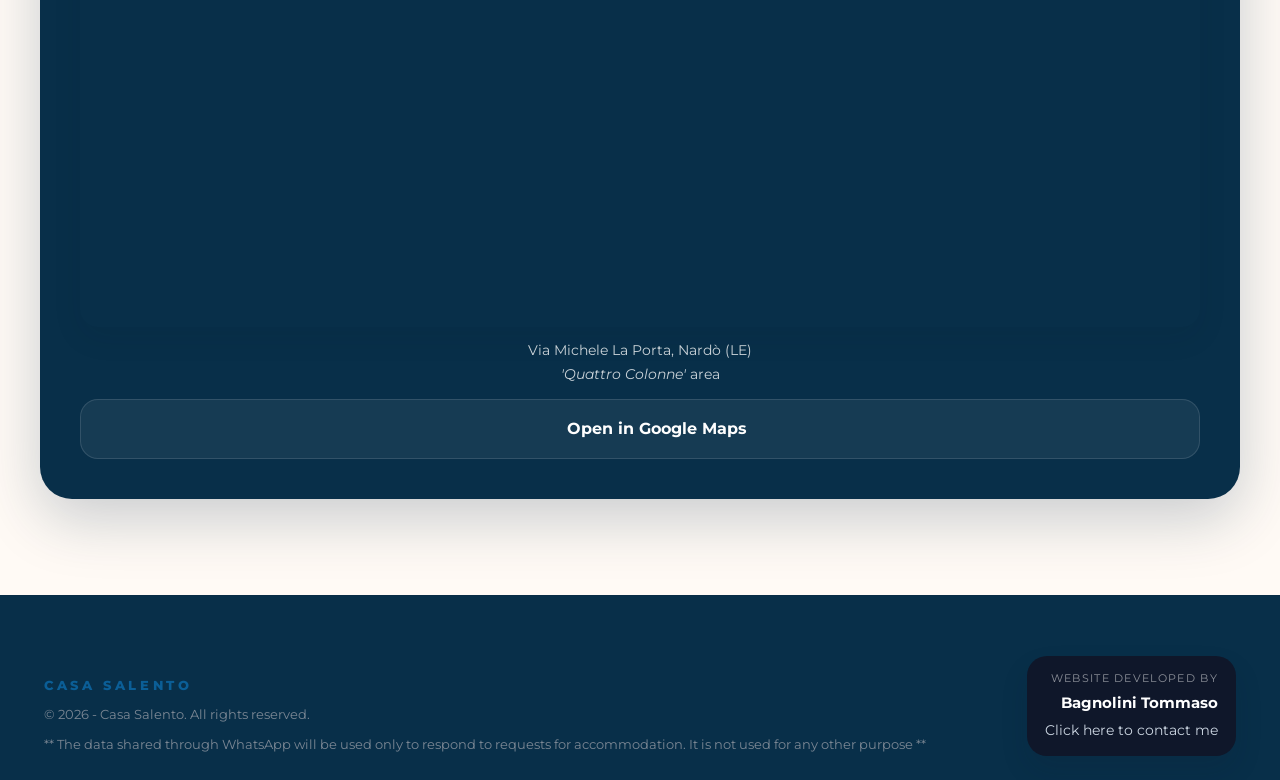
==== commit 1acf939f: "modularization" ====
--- a/index.html
+++ b/index.html
@@ -7,7 +7,7 @@
   
   <link rel="shortcut icon" type="image/x-icon" href="/favicon.ico">
   <link rel="canonical" href="https://casasalento.netlify.app/">
-  <link rel="stylesheet" href="./css/styles.css" />
+  <link rel="stylesheet" href="./css/styles.min.css" />
 
   <meta name="title" content="Casa vacanze a Santa Maria al Bagno, Salento | Vista mare e relax">
   <meta name="description" content="Casa vacanze a Santa Maria al Bagno, Salento. Vista mare, 5 posti letto, a 400m dalla spiaggia. Ideale per relax e vacanze in Puglia.">
@@ -26,7 +26,6 @@
   <meta name="twitter:image" content="./assets/images/panorama.webp">
 
   <link href="https://fonts.googleapis.com/css2?family=Montserrat:wght@300;400;500;600;700&display=swap" rel="stylesheet">
-  <script src="https://unpkg.com/lucide@latest"></script>
 
   <script type="application/ld+json">
   {
@@ -48,7 +47,6 @@
   </script>
 </head>
 <body>
-  <!-- HEADER ------------------------------------------------------------------------------------------------------------ -->
   <header id="navbar" class="navbar">
     <div class="container">
       <div class="navbar-shell">
@@ -621,467 +619,8 @@
     <img id="lightboxImage" class="lightbox-image" src="" alt="Anteprima immagine" />
   </div>
 
-  <script>
-    const translations = {
-      it: {
-        brand_label: "Casa al mare",
-        nav_structure: "Struttura",
-        nav_gallery: "Galleria",
-        nav_services: "Servizi",
-        nav_territory: "Territorio",
-        nav_contacts: "Contatti",
-        cta_info: `Richiedi informazioni`,
-
-        hero_badge: "Vista mare, relax e posizione strategica",
-        
-        hero_text: "Dove il sole incontra il mare, Casa Salento è una casa vacanze a Santa Maria al Bagno (LE), nel cuore del Salento, perfetta per chi cerca vista mare, relax e una posizione strategica vicino alla spiaggia",
-        hero_cta_1: `<svg class="icon" viewBox="0 0 24 24" fill="currentColor">
-          <path d="M20.52 3.48A11.94 11.94 0 0 0 12.01 0C5.37 0 .02 5.36.02 12c0 2.12.56 4.2 1.63 6.04L0 24l6.12-1.6A11.96 11.96 0 0 0 12 24c6.63 0 12-5.36 12-12 0-3.2-1.25-6.2-3.48-8.52zM12 21.82c-1.8 0-3.56-.48-5.1-1.38l-.36-.21-3.63.95.97-3.54-.24-.37A9.78 9.78 0 0 1 2.2 12c0-5.4 4.4-9.8 9.8-9.8 2.62 0 5.08 1.02 6.93 2.87A9.73 9.73 0 0 1 21.8 12c0 5.4-4.4 9.82-9.8 9.82zm5.43-7.36c-.3-.15-1.77-.87-2.04-.97-.27-.1-.47-.15-.67.15-.2.3-.77.97-.95 1.17-.17.2-.35.22-.65.07-.3-.15-1.28-.47-2.43-1.5-.9-.8-1.5-1.8-1.68-2.1-.17-.3-.02-.47.13-.62.13-.13.3-.35.45-.52.15-.17.2-.3.3-.5.1-.2.05-.37-.02-.52-.07-.15-.67-1.62-.92-2.22-.24-.58-.49-.5-.67-.5h-.57c-.2 0-.52.07-.8.37-.27.3-1.05 1.02-1.05 2.5s1.07 2.9 1.22 3.1c.15.2 2.1 3.2 5.1 4.48.7.3 1.25.48 1.68.62.7.22 1.33.2 1.83.12.56-.08 1.77-.72 2.02-1.42.25-.7.25-1.3.17-1.42-.08-.12-.27-.2-.57-.35z"/>
-        </svg>Contattaci su WhatsApp`,
-        hero_cta_2: `Scopri la casa`,
-        hero_stat_1: "Posti letto",
-        hero_stat_2: "Dal mare",
-        hero_stat_3: "Di superficie",
-        hero_meta_label_1: "Zona",
-        hero_meta_label_2: "Stile",
-        hero_meta_value_2: "Moderno, luminoso, mediterraneo",
-        hero_img_alt: "Casa Salento vista mare",
-
-        feedback_eyebrow: "Ospitalità",
-        feedback_title: "Un soggiorno pensato per farti sentire subito in vacanza",
-        feedback_text: "Esperienze vere, raccontate da chi ci è stato.",
-        
-        feedback_card_1: "“Casa molto comoda e in una zona tranquilla. Il mare si raggiunge facilmente e il parcheggio davanti casa è davvero utile, soprattutto al rientro la sera.”",
-        feedback_card_2: "“Abbiamo apprezzato tantissimo il balcone e la vista mare. Fare colazione fuori al mattino e un aperitivo al tramonto è stata una delle cose più belle del soggiorno.”",
-        feedback_card_3: "“Ottima posizione per girare Santa Maria al bagno, porto selvaggio e Gallipoli senza fare troppi spostamenti. Casa pratica, pulita e adatta anche a chi viaggia in famiglia.”",
-
-        feedback_author_1: "Giulia R.",
-        feedback_author_2: "Marco e Elena",
-        feedback_author_3: "Famiglia Greco",
-
-        feedback_meta_1: "Agosto 2024",
-        feedback_meta_2: "Luglio 2024",
-        feedback_meta_3: "Settembre 2024",
-
-        feature_title_2: "Atmosfera unica",
-        feature_text_2: "Vista mare, balcone spazioso per aperitivi al tramonto, posizione silenziosa e un contesto autentico che invita a rallentare davvero.",
-        feature_title_3: "Contatto diretto",
-        feature_text_3: "Prenotazioni gestite principalmente via WhatsApp, con contatto facile e immediato per informazioni, disponibilità e organizzazione del soggiorno.",
-
-        structure_eyebrow: "La struttura",
-        structure_title: "Comoda, luminosa e pensata per una vacanza senza stress",
-        structure_text: "Casa Salento è una casa da 60 mq con 2 camere, 1 bagno, 5 ambienti totali e fino a 5 posti letto. È ideale per chi vuole vivere il Salento in una zona tranquilla, con vista mare, balcone e parcheggio gratuito proprio davanti a casa.",
-        structure_box_title_1: "Vista mare e balcone",
-        structure_box_text_1: "Il balcone spazioso è perfetto per colazioni lente, aperitivi vista tramonto e momenti di relax dopo il mare.",
-        structure_box_title_2: "Comfort essenziali",
-        structure_box_text_2: "Wi-Fi, aria condizionata, riscaldamento, cucina attrezzata, forno, macchina del caffè, frigorifero, lavatrice e TV.",
-        structure_box_title_3: "Adatta a tutti",
-        structure_box_text_3: "Perfetta per famiglie, coppie, piccoli gruppi e per chi vuole un soggiorno pratico vicino alla costa ionica.",
-        structure_box_title_4: "Sicurezza e cura",
-        structure_box_text_4: "Telecamere esterne per sicurezza, inferriate, rilevatore di gas e monossido, estintore e coperta ignifuga.",
-
-        stat_label_1: "Camere da letto",
-        stat_label_2: "Bagno",
-        stat_label_3: "Metri quadri",
-        stat_label_4: "Ospiti totali",
-        stat_label_5: "Cucina abitabile",
-        stat_label_6: "Lavanderia", 
-
-        gallery_pics: "Foto della casa",
-
-        services_eyebrow: "Servizi e comfort",
-        services_title: "Qui non ti manca nulla",
-        service_title_1: "Wi-Fi",
-        service_text_1: "Connessione disponibile in casa per restare sempre connessi durante il soggiorno.",
-        service_title_2: "Clima controllato",
-        service_text_2: "Comfort in ogni stagione, per una casa piacevole sia d’estate che nei periodi più freschi.",
-        service_title_3: "Cucina attrezzata",
-        service_text_3: "Con forno, frigorifero, macchina del caffè e tutto l’essenziale per vivere la casa in autonomia.",
-        service_title_4: "Parcheggio gratuito",
-        service_text_4: "Disponibile proprio di fronte a casa, comodo e sempre utile al rientro dal mare.",
-        service_title_5: "Balcone con vista",
-        service_text_5: "Uno spazio esterno molto apprezzato dagli ospiti per aperitivi, pause lente e momenti di relax.",
-        service_title_6: "Animali ammessi",
-        service_text_6: "La casa accoglie anche gli amici a quattro zampe, così la vacanza può essere davvero per tutti.",
-        service_title_7: "Sicurezza domestica",
-        service_text_7: "Telecamere esterne, inferriate, rilevatore di gas e monossido, estintore e coperta ignifuga.",
-        service_title_8: "Kit di benvenuto",
-        service_text_8: "All’arrivo troverai una cassa d’acqua in omaggio e un primo kit di benvenuto già pronto.",
-
-        territory_eyebrow: "Territorio",
-        territory_gallery_label: "Territorio e dintorni",
-        territory_title: "Tra mare, natura, borghi e tradizioni autentiche del Salento",
-        territory_text: "Soggiornare a Casa Salento significa avere le perle del mar Jonio a portata di mano: spiagge, pinete, scogliere, borghi, lidi curati, ristoranti di pesce e serate d’estate da vivere fino in fondo.",
-        territory_box_title_1: "Mare e natura a pochi minuti",
-        territory_box_text_1: "Santa Maria al Bagno, Porto Selvaggio, Padula Bianca, Lido Pizzo e Torre Uluzzo sono perfetti per chi ama acque cristalline e paesaggi autentici.",
-        territory_box_title_2: "Borghi, cultura e sapori",
-        territory_box_text_2: "Nardò, Gallipoli, il Museo dell’Accoglienza, l’Acquario del Salento, i mercatini della domenica e le sagre estive raccontano l’anima del territorio.",
-        territory_box_title_3: "Esperienze da vivere davvero",
-        territory_box_text_3: "Beach club, piste ciclabili, aperitivi al tramonto al Matam, cucina di pesce freschissimo e persino immersioni guidate per scoprire i fondali della costa.",
-
-        trust_eyebrow: "Perché sceglierla",
-        trust_title: "Posizione, panorama e semplicità vera",
-        trust_card_1: "“Apri le finestre e lasciati sorprendere dalla vista mare: il primo caffè del mattino qui ha tutto un altro sapore.”",
-        trust_author_1: "Esperienza Casa Salento",
-        trust_card_2: "“Parcheggio gratuito davanti a casa, zona tranquilla e tutto quello che serve vicino: la vacanza scorre davvero senza pensieri.”",
-        trust_author_2: "Comodità quotidiana",
-        trust_card_3: "“Di fronte alla casa c’è anche un autentico trullo pugliese: un dettaglio unico che rende ancora più speciale il panorama.”",
-        trust_author_3: "Dettagli che restano impressi",
-
-        contacts_eyebrow: "Contatti",
-        contacts_title: "Ti interessa questa casa?",
-        contacts_text: "Il modo più veloce per prenotare o chiedere informazioni è scriverci direttamente su WhatsApp per disponibilità, dettagli sulla casa, consigli sulla zona e organizzazione del soggiorno.",
-        whatsapp_write: `<svg class="icon" viewBox="0 0 24 24" fill="currentColor">
-          <path d="M20.52 3.48A11.94 11.94 0 0 0 12.01 0C5.37 0 .02 5.36.02 12c0 2.12.56 4.2 1.63 6.04L0 24l6.12-1.6A11.96 11.96 0 0 0 12 24c6.63 0 12-5.36 12-12 0-3.2-1.25-6.2-3.48-8.52zM12 21.82c-1.8 0-3.56-.48-5.1-1.38l-.36-.21-3.63.95.97-3.54-.24-.37A9.78 9.78 0 0 1 2.2 12c0-5.4 4.4-9.8 9.8-9.8 2.62 0 5.08 1.02 6.93 2.87A9.73 9.73 0 0 1 21.8 12c0 5.4-4.4 9.82-9.8 9.82zm5.43-7.36c-.3-.15-1.77-.87-2.04-.97-.27-.1-.47-.15-.67.15-.2.3-.77.97-.95 1.17-.17.2-.35.22-.65.07-.3-.15-1.28-.47-2.43-1.5-.9-.8-1.5-1.8-1.68-2.1-.17-.3-.02-.47.13-.62.13-.13.3-.35.45-.52.15-.17.2-.3.3-.5.1-.2.05-.37-.02-.52-.07-.15-.67-1.62-.92-2.22-.24-.58-.49-.5-.67-.5h-.57c-.2 0-.52.07-.8.37-.27.3-1.05 1.02-1.05 2.5s1.07 2.9 1.22 3.1c.15.2 2.1 3.2 5.1 4.48.7.3 1.25.48 1.68.62.7.22 1.33.2 1.83.12.56-.08 1.77-.72 2.02-1.42.25-.7.25-1.3.17-1.42-.08-.12-.27-.2-.57-.35z"/>
-        </svg>Scrivici su WhatsApp`,
-        facebook_write: `<svg class="icon" viewBox="0 0 24 24" fill="currentColor">
-          <path d="M22 12a10 10 0 1 0-11.56 9.87v-6.98H7.9V12h2.54V9.8c0-2.5 1.5-3.88 3.78-3.88 1.1 0 2.24.2 2.24.2v2.47h-1.26c-1.24 0-1.63.77-1.63 1.56V12h2.78l-.44 2.9h-2.34v6.98A10 10 0 0 0 22 12z"/>
-        </svg>Visualizza su Facebook`,
-        contacts_address: "Via Michele La Porta, Nardò (LE) <br/> Zona <i>'Quattro Colonne'</i>",
-        open_maps: "Apri su Google Maps",
-
-        rights: `© 2026 - Casa Salento. Tutti i diritti riservati.`,
-        disclaimer: "** I dati condivisi tramite WhatsApp saranno usati solo per rispondere alle richieste di soggiorno. Non saranno utilizzati per altre finalità. **",
-        website_ref: "Sito realizzato da",
-        whatsapp_me: "Clicca per contattarmi",
-      },
-
-      en: {
-        brand_label: "Seaside home",
-        nav_structure: "Property",
-        nav_gallery: "Gallery",
-        nav_services: "Services",
-        nav_territory: "Area",
-        nav_contacts: "Contacts",
-        cta_info: "Request info",
-
-        hero_badge: "Sea view, relax and strategic location",
-        
-        hero_text: "Where the sun meets the sea: your oasis of relaxation just 400 meters from the shore. A stay designed for those seeking comfort, peace and authenticity in the heart of Santa Maria al Bagno (LE).",
-        hero_cta_1: `<svg class="icon" viewBox="0 0 24 24" fill="currentColor">
-          <path d="M20.52 3.48A11.94 11.94 0 0 0 12.01 0C5.37 0 .02 5.36.02 12c0 2.12.56 4.2 1.63 6.04L0 24l6.12-1.6A11.96 11.96 0 0 0 12 24c6.63 0 12-5.36 12-12 0-3.2-1.25-6.2-3.48-8.52zM12 21.82c-1.8 0-3.56-.48-5.1-1.38l-.36-.21-3.63.95.97-3.54-.24-.37A9.78 9.78 0 0 1 2.2 12c0-5.4 4.4-9.8 9.8-9.8 2.62 0 5.08 1.02 6.93 2.87A9.73 9.73 0 0 1 21.8 12c0 5.4-4.4 9.82-9.8 9.82zm5.43-7.36c-.3-.15-1.77-.87-2.04-.97-.27-.1-.47-.15-.67.15-.2.3-.77.97-.95 1.17-.17.2-.35.22-.65.07-.3-.15-1.28-.47-2.43-1.5-.9-.8-1.5-1.8-1.68-2.1-.17-.3-.02-.47.13-.62.13-.13.3-.35.45-.52.15-.17.2-.3.3-.5.1-.2.05-.37-.02-.52-.07-.15-.67-1.62-.92-2.22-.24-.58-.49-.5-.67-.5h-.57c-.2 0-.52.07-.8.37-.27.3-1.05 1.02-1.05 2.5s1.07 2.9 1.22 3.1c.15.2 2.1 3.2 5.1 4.48.7.3 1.25.48 1.68.62.7.22 1.33.2 1.83.12.56-.08 1.77-.72 2.02-1.42.25-.7.25-1.3.17-1.42-.08-.12-.27-.2-.57-.35z"/>
-        </svg>Contact us on WhatsApp`,
-        hero_cta_2: `Discover the house`,
-        hero_stat_1: "Beds",
-        hero_stat_2: "From the sea",
-        hero_stat_3: "Of surface area",
-        hero_meta_label_1: "Area",
-        hero_meta_label_2: "Style",
-        hero_meta_value_2: "Modern, bright, Mediterranean",
-        hero_img_alt: "Casa Salento sea view",
-
-        feedback_eyebrow: "Hospitality",
-        feedback_title: "A stay designed to make you feel on holiday right away",
-        feedback_text: "While waiting for real reviews, here are a few lines that describe the kind of experience Casa Salento aims to offer.",
-
-        feedback_card_1: "“Very comfortable house in a quiet area. The sea is easy to reach and the parking right in front was really useful, especially in the evening.”",
-        feedback_card_2: "“We really loved the balcony and the sea view. Having breakfast outside in the morning and an aperitif at sunset was one of the best parts of the stay.”",
-        feedback_card_3: "“Great location for visiting Santa Maria al bagno, porto selvaggio and Gallipoli without long drives. Practical, clean house, also suitable for families.”",
-
-        feedback_author_1: "Giulia R.",
-        feedback_author_2: "Marco & Elena",
-        feedback_author_3: "Greco Family",
-
-        feedback_meta_1: "August 2024",
-        feedback_meta_2: "July 2024",
-        feedback_meta_3: "September 2024",
-        
-        feedback_card_1: "“The location is ideal for anyone looking for sea, relaxation and convenience: everything is close, yet the house remains quiet and peaceful.”",
-        feedback_card_2: "“Opening the windows to the sea, parking right in front of the house and enjoying an aperitif at sunset on the balcony truly makes the difference.”",
-        feedback_card_3: "“A perfect base to explore Santa Maria al Bagno, Porto Selvaggio, Gallipoli and the very best of the Ionian Salento coast.”",
-        feedback_author_1: "Typical guests",
-        feedback_author_2: "Couples",
-        feedback_author_3: "Families",
-
-        structure_eyebrow: "The property",
-        structure_title: "Comfortable, bright and designed for a stress-free holiday",
-        structure_text: "Casa Salento is a 60 sqm home with 2 bedrooms, 1 bathroom, 5 total rooms and space for up to 5 guests. It is ideal for anyone who wants to enjoy Salento in a quiet area, with sea view, balcony and free parking right in front of the house.",
-        
-        structure_box_title_1: "Sea view and balcony",
-        structure_box_text_1: "The spacious balcony is perfect for slow breakfasts, sunset aperitifs and relaxing moments after the beach.",
-        structure_box_title_2: "Essential comforts",
-        structure_box_text_2: "Wi-Fi, air conditioning, heating, equipped kitchen, oven, coffee machine, fridge, washing machine and TV.",
-        structure_box_title_3: "Suitable for everyone",
-        structure_box_text_3: "Perfect for families, couples, small groups and anyone looking for a practical stay near the Ionian coast.",
-        structure_box_title_4: "Safety and care",
-        structure_box_text_4: "Outdoor security cameras, window grilles, gas and carbon monoxide detector, fire extinguisher and fire blanket.",
-
-        stat_label_1: "Bedrooms",
-        stat_label_2: "Bathroom",
-        stat_label_3: "Squared meters",
-        stat_label_4: "Total guests",
-        stat_label_5: "Kitchen",
-        stat_label_6: "Laundry", 
-
-        gallery_pics: "Photos of the house",
-
-        services_eyebrow: "Services and comfort",
-        services_title: "Everything you need, right here",
-        service_title_1: "Wi-Fi",
-        service_text_1: "Internet connection available in the house so you can stay connected throughout your stay.",
-        service_title_2: "Controlled climate",
-        service_text_2: "Comfort in every season, for a pleasant home both in summer and in cooler periods.",
-        service_title_3: "Equipped kitchen",
-        service_text_3: "With oven, fridge, coffee machine and all the essentials to enjoy the house independently.",
-        service_title_4: "Free parking",
-        service_text_4: "Available right in front of the house, always practical after a day at the beach.",
-        service_title_5: "Sunset-view balcony",
-        service_text_5: "An outdoor space much appreciated by guests for aperitifs, slow breaks and relaxing moments.",
-        service_title_6: "Pets allowed",
-        service_text_6: "The house welcomes four-legged friends too, so the holiday can truly be for everyone.",
-        service_title_7: "Home safety",
-        service_text_7: "Outdoor cameras, security grilles, gas and carbon monoxide detector, fire extinguisher and fire blanket.",
-        service_title_8: "Welcome kit",
-        service_text_8: "On arrival you will find a complimentary case of water and a first welcome kit ready for you.",
-
-        territory_eyebrow: "Area",
-        territory_gallery_label: "Area and surroundings",
-        territory_title: "Sea, nature, villages and authentic Salento traditions",
-        territory_text: "Staying at Casa Salento means having the pearls of the Ionian Sea within easy reach: beaches, pinewoods, cliffs, villages, stylish beach clubs, seafood restaurants and summer evenings to enjoy to the fullest.",
-        territory_box_title_1: "Sea and nature just minutes away",
-        territory_box_text_1: "Santa Maria al Bagno, Porto Selvaggio, Padula Bianca, Lido Pizzo and Torre Uluzzo are perfect for those who love crystal-clear waters and authentic scenery.",
-        territory_box_title_2: "Villages, culture and flavors",
-        territory_box_text_2: "Nardò, Gallipoli, the Museum of Hospitality, the Salento Aquarium, the Sunday markets and summer festivals all tell the story of the area.",
-        territory_box_title_3: "Experiences worth living",
-        territory_box_text_3: "Beach clubs, cycle paths, sunset aperitifs at Matam, fresh seafood cuisine and even guided diving experiences to discover the coastline seabed.",
-
-        trust_eyebrow: "Why choose it",
-        trust_title: "A house that combines location, panorama and genuine simplicity",
-        trust_card_1: "“Open the windows and let the sea view surprise you: your first coffee of the day tastes completely different here.”",
-        trust_author_1: "Casa Salento experience",
-        trust_card_2: "“Free parking in front of the house, a quiet area and everything you need nearby: your holiday truly flows without stress.”",
-        trust_author_2: "Everyday comfort",
-        trust_card_3: "“Right in front of the house there is also an authentic Apulian trullo: a unique detail that makes the view even more special.”",
-        trust_author_3: "Memorable details",
-
-        contacts_eyebrow: "Contacts",
-        contacts_title: "Interested in this house?",
-        contacts_text: "The fastest way to book or ask for information is to write to us directly on WhatsApp for availability, details about the house, advice on the area and organization of your stay.",
-        whatsapp_write: `<svg class="icon" viewBox="0 0 24 24" fill="currentColor">
-          <path d="M20.52 3.48A11.94 11.94 0 0 0 12.01 0C5.37 0 .02 5.36.02 12c0 2.12.56 4.2 1.63 6.04L0 24l6.12-1.6A11.96 11.96 0 0 0 12 24c6.63 0 12-5.36 12-12 0-3.2-1.25-6.2-3.48-8.52zM12 21.82c-1.8 0-3.56-.48-5.1-1.38l-.36-.21-3.63.95.97-3.54-.24-.37A9.78 9.78 0 0 1 2.2 12c0-5.4 4.4-9.8 9.8-9.8 2.62 0 5.08 1.02 6.93 2.87A9.73 9.73 0 0 1 21.8 12c0 5.4-4.4 9.82-9.8 9.82zm5.43-7.36c-.3-.15-1.77-.87-2.04-.97-.27-.1-.47-.15-.67.15-.2.3-.77.97-.95 1.17-.17.2-.35.22-.65.07-.3-.15-1.28-.47-2.43-1.5-.9-.8-1.5-1.8-1.68-2.1-.17-.3-.02-.47.13-.62.13-.13.3-.35.45-.52.15-.17.2-.3.3-.5.1-.2.05-.37-.02-.52-.07-.15-.67-1.62-.92-2.22-.24-.58-.49-.5-.67-.5h-.57c-.2 0-.52.07-.8.37-.27.3-1.05 1.02-1.05 2.5s1.07 2.9 1.22 3.1c.15.2 2.1 3.2 5.1 4.48.7.3 1.25.48 1.68.62.7.22 1.33.2 1.83.12.56-.08 1.77-.72 2.02-1.42.25-.7.25-1.3.17-1.42-.08-.12-.27-.2-.57-.35z"/>
-        </svg>Write us on WhatsApp`,
-        facebook_write: `<svg class="icon" viewBox="0 0 24 24" fill="currentColor">
-          <path d="M22 12a10 10 0 1 0-11.56 9.87v-6.98H7.9V12h2.54V9.8c0-2.5 1.5-3.88 3.78-3.88 1.1 0 2.24.2 2.24.2v2.47h-1.26c-1.24 0-1.63.77-1.63 1.56V12h2.78l-.44 2.9h-2.34v6.98A10 10 0 0 0 22 12z"/>
-        </svg>View post on Facebook`,
-        contacts_address: "Via Michele La Porta, Nardò (LE) <br/> <i>'Quattro Colonne'</i> area",
-        open_maps: "Open in Google Maps",
-
-        rights: `© 2026 - Casa Salento. All rights reserved.`,
-        disclaimer: "** The data shared through WhatsApp will be used only to respond to requests for accommodation. It is not used for any other purpose **",
-        website_ref: "Website developed by",
-        whatsapp_me: "Click here to contact me",
-      }
-    };
-
-    const $ = (selector, scope = document) => scope.querySelector(selector);
-    const $$ = (selector, scope = document) => [...scope.querySelectorAll(selector)];
-
-    const navbar = $('#navbar');
-    const menuBtn = $('#menuBtn');
-    const mobileMenu = $('#mobileMenu');
-    const lightbox = $('#lightbox');
-    const lightboxImage = $('#lightboxImage');
-    const lightboxClose = $('#lightboxClose');
-
-    const galleryTrack = $('#galleryTrack');
-    const galleryPrev = $('#galleryPrev');
-    const galleryNext = $('#galleryNext');
-
-    const territoryTrack = $('#territoryTrack');
-    const territoryPrev = $('#territoryPrev');
-    const territoryNext = $('#territoryNext');
-
-    function updateNavbar() {
-      if (!navbar) return;
-      navbar.classList.toggle('is-scrolled', window.scrollY > 20);
-    }
-
-    function toggleMobileMenu() {
-      if (!mobileMenu || !menuBtn) return;
-
-      mobileMenu.classList.toggle('is-open');
-
-      const svg = menuBtn.querySelector('svg');
-      const isOpen = mobileMenu.classList.contains('is-open');
-
-      if (svg) {
-        svg.innerHTML = isOpen
-          ? `<path stroke-linecap="round" stroke-linejoin="round" d="M6 6l12 12M18 6 6 18"/>`
-          : `<path stroke-linecap="round" stroke-linejoin="round" d="M4 7h16M4 12h16M4 17h16"/>`;
-      }
-    }
-
-    function initReveal() {
-      const observer = new IntersectionObserver((entries) => {
-        entries.forEach((entry) => {
-          if (entry.isIntersecting) {
-            entry.target.classList.add('is-visible');
-          }
-        });
-      }, { threshold: 0.14 });
-
-      $$('.reveal').forEach((element) => observer.observe(element));
-    }
-
-    function closeLightbox() {
-      if (!lightbox || !lightboxImage) return;
-
-      lightbox.classList.remove('is-open');
-      document.body.style.overflow = '';
-
-      setTimeout(() => {
-        lightboxImage.src = '';
-      }, 250);
-    }
-
-    function openLightbox(src, alt = '') {
-      if (!lightbox || !lightboxImage || !src) return;
-
-      lightboxImage.src = src;
-      lightboxImage.alt = alt;
-      lightbox.classList.add('is-open');
-      document.body.style.overflow = 'hidden';
-    }
-
-    function updateSliderButtons(track, prevBtn, nextBtn) {
-      if (!track || !prevBtn || !nextBtn) return;
-
-      const maxScrollLeft = track.scrollWidth - track.clientWidth;
-      const currentScroll = Math.ceil(track.scrollLeft);
-
-      prevBtn.disabled = currentScroll <= 0;
-      nextBtn.disabled = currentScroll >= maxScrollLeft - 2;
-    }
-
-    function initSlider(track, prevBtn, nextBtn, fallbackAlt) {
-      if (!track || !prevBtn || !nextBtn) return;
-
-      const getStep = () => {
-        const firstSlide = track.querySelector('.gallery-slide');
-        if (!firstSlide) return 300;
-
-        const gap = parseInt(window.getComputedStyle(track).gap || 18, 10);
-        return firstSlide.offsetWidth + gap;
-      };
-
-      prevBtn.addEventListener('click', () => {
-        track.scrollBy({ left: -getStep(), behavior: 'smooth' });
-      });
-
-      nextBtn.addEventListener('click', () => {
-        track.scrollBy({ left: getStep(), behavior: 'smooth' });
-      });
-
-      track.querySelectorAll('.gallery-slide').forEach((slide) => {
-        slide.addEventListener('click', () => {
-          const src = slide.dataset.src;
-          const img = slide.querySelector('img');
-          openLightbox(src, img?.alt || fallbackAlt);
-        });
-      });
-
-      track.addEventListener('scroll', () => {
-        updateSliderButtons(track, prevBtn, nextBtn);
-      }, { passive: true });
-
-      window.addEventListener('resize', () => {
-        updateSliderButtons(track, prevBtn, nextBtn);
-      });
-
-      updateSliderButtons(track, prevBtn, nextBtn);
-    }
-
-    function setLanguage(lang) {
-      const dict = translations[lang] || translations.it;
-
-      document.documentElement.lang = lang;
-
-      $$('[data-i18n]').forEach((element) => {
-        const key = element.dataset.i18n;
-        if (dict[key]) {
-          element.innerHTML = dict[key];
-        }
-      });
-
-      $$('[data-i18n-placeholder]').forEach((element) => {
-        const key = element.dataset.i18nPlaceholder;
-        if (dict[key]) {
-          element.setAttribute('placeholder', dict[key]);
-        }
-      });
-
-      $$('[data-i18n-alt]').forEach((element) => {
-        const key = element.dataset.i18nAlt;
-        if (dict[key]) {
-          element.setAttribute('alt', dict[key]);
-        }
-      });
-
-      $$('[data-lang]').forEach((button) => {
-        button.classList.toggle('is-active', button.dataset.lang === lang);
-      });
-
-      localStorage.setItem('siteLanguage', lang);
-    }
-
-    function detectInitialLanguage() {
-      const savedLanguage = localStorage.getItem('siteLanguage');
-      if (savedLanguage && translations[savedLanguage]) {
-        return savedLanguage;
-      }
-
-      return navigator.language.toLowerCase().startsWith('en') ? 'en' : 'it';
-    }
-
-    if (menuBtn) {
-      menuBtn.addEventListener('click', toggleMobileMenu);
-    }
-
-    if (lightboxClose) {
-      lightboxClose.addEventListener('click', closeLightbox);
-    }
-
-    if (lightbox) {
-      lightbox.addEventListener('click', (event) => {
-        if (event.target === lightbox) {
-          closeLightbox();
-        }
-      });
-    }
-
-    document.addEventListener('keydown', (event) => {
-      if (event.key === 'Escape') {
-        closeLightbox();
-      }
-    });
-
-    $$('a[href^="#"]').forEach((link) => {
-      link.addEventListener('click', () => {
-        if (mobileMenu) mobileMenu.classList.remove('is-open');
-
-        if (menuBtn) {
-          const svg = menuBtn.querySelector('svg');
-          if (svg) {
-            svg.innerHTML = `<path stroke-linecap="round" stroke-linejoin="round" d="M4 7h16M4 12h16M4 17h16"/>`;
-          }
-        }
-      });
-    });
-
-    $$('[data-lang]').forEach((button) => {
-      button.addEventListener('click', () => {
-        setLanguage(button.dataset.lang);
-      });
-    });
-
-    window.addEventListener('scroll', updateNavbar, { passive: true });
-
-    updateNavbar();
-    initReveal();
-    initSlider(galleryTrack, galleryPrev, galleryNext, 'Foto Casa Salento');
-    initSlider(territoryTrack, territoryPrev, territoryNext, 'Foto territorio');
-    setLanguage(detectInitialLanguage());
-    lucide.createIcons();
-  </script>
+  <script src="https://cdn.jsdelivr.net/npm/lucide@0.468.0/dist/umd/lucide.min.js"></script>
+  <script src="./js/translations.js"></script>
+  <script src="./js/main.js"></script>
 </body>
-</html>+</html>
--- a/css/styles.min.css
+++ b/css/styles.min.css
@@ -0,0 +1 @@
+.gallery-track,html{scroll-behavior:smooth}.gallery-nav-btn,.gallery-slide{cursor:pointer;box-shadow:var(--shadow-soft)}.nav-links a,a{text-decoration:none}.button-secondary,.lang-switch,.navbar-shell{backdrop-filter:blur(12px)}[data-lucide],nav a i{width:20px;height:20px}.hero::after,.hero::before{z-index:0;content:"";inset:0}:root{--color-bg:#fffaf5;--color-bg-soft:#f6efe7;--color-surface:#ffffff;--color-surface-dark:rgba(255, 255, 255, 0.08);--color-text:#082f49;--color-text-soft:#5b6472;--color-white:#ffffff;--color-deep:#082f49;--color-ocean:#0b5e96;--color-gold:#d6a85f;--color-border:#e7e5e4;--color-overlay:rgba(8, 47, 73, 0.78);--shadow-soft:0 10px 30px rgba(15, 23, 42, 0.08);--shadow-strong:0 20px 60px rgba(8, 47, 73, 0.22);--radius-sm:16px;--radius-md:24px;--radius-lg:32px;--container:1200px;--transition:0.3s ease;--font:"Montserrat",ui-sans-serif,system-ui,-apple-system,BlinkMacSystemFont,"Segoe UI",sans-serif;--font-title:'Playfair Display',serif}.footer-main,.gallery-nav-btn{border:1px solid rgba(15,23,42,.08)}*{box-sizing:border-box;margin:0;padding:0;touch-action:manipulation}[data-lucide]{stroke-width:1.8}body{font-family:var(--font);background:var(--color-bg);color:var(--color-text);line-height:1.6}.gallery-nav-btn:disabled{opacity:.35;cursor:not-allowed;pointer-events:none}.gallery-slider{display:flex;flex-direction:column;gap:20px;min-width:0}.gallery-slider-top{display:flex;align-items:center;justify-content:space-between;gap:16px}.gallery-slider-label{font-size:13px;font-weight:800;letter-spacing:.14em;text-transform:uppercase;color:var(--color-ocean)}.gallery-slider-controls{display:flex;align-items:center;gap:10px}.gallery-nav-btn{display:inline-flex;align-items:center;justify-content:center;width:48px;height:48px;border-radius:999px;background:var(--color-surface);color:var(--color-text);transition:var(--transition)}.gallery-nav-btn:hover{transform:translateY(-2px);box-shadow:0 18px 36px rgba(15,23,42,.1)}.gallery-track-wrap{min-width:0;overflow:hidden}.gallery-track{display:grid;grid-auto-flow:column;grid-auto-columns:78%;gap:18px;overflow-x:auto;scroll-snap-type:x mandatory;padding-bottom:8px;scrollbar-width:none}.gallery-slide,.hero,.map-embed{overflow:hidden}.gallery-track::-webkit-scrollbar{display:none}.gallery-slide img,.mobile-menu.is-open,img{display:block}.gallery-slide{border:0;padding:0;background:0 0;border-radius:28px;scroll-snap-align:start;transition:transform .35s,box-shadow .35s}.gallery-slide:hover{transform:translateY(-4px);box-shadow:0 22px 50px rgba(15,23,42,.14)}.gallery-slide img{width:100%;aspect-ratio:4/5.2;object-fit:cover;transition:transform .7s}.button,.lang-btn,.nav-links a,.navbar-shell{transition:var(--transition)}.gallery-slide:hover img{transform:scale(1.04)}img{width:100%}a{color:inherit}button,input,textarea{font:inherit}button{border:0}.container{width:min(var(--container),calc(100% - 32px));margin:0 auto}.section{padding:96px 0}.mobile-lang-switch .lang-btn.is-active,.navbar.is-scrolled .lang-btn.is-active,.section-dark{background:var(--color-deep);color:var(--color-white)}.eyebrow,.section-dark .eyebrow{color:var(--color-gold)}.section-soft{background:var(--color-bg-soft)}.section-header{max-width:720px;margin-bottom:48px}.eyebrow,.eyebrow-2{margin-bottom:12px;font-size:12px;letter-spacing:.28em;text-transform:uppercase;font-weight:700}.eyebrow-2,.nav-links a:hover{color:var(--color-ocean)}.section-title{font-size:clamp(2rem, 4vw, 3rem);line-height:1.15;font-weight:700}.section-title::after{content:"";display:block;width:72px;height:4px;margin-top:16px;border-radius:999px;background:linear-gradient(90deg,var(--color-ocean) 0,#fff 50%,var(--color-gold) 75%)}.lang-btn:hover,.lang-switch,.navbar-shell{background:rgba(255,255,255,.08)}.section-text{margin-top:24px;color:var(--color-text-soft);font-size:1rem;line-height:1.85}.section-dark .section-text{color:rgba(255,255,255,.78)}.navbar{position:fixed;top:0;left:0;width:100%;z-index:100;padding-top:16px}.navbar-shell{display:flex;align-items:center;justify-content:space-between;gap:20px;padding:14px 20px;border:1px solid rgba(255,255,255,.16);border-radius:24px;color:var(--color-white)}.brand,.nav-links{align-items:center;display:flex}.navbar.is-scrolled .navbar-shell{background:rgba(255,250,245,.96);color:var(--color-text);border-color:rgba(15,23,42,.08);box-shadow:var(--shadow-soft)}.navbar.is-scrolled .brand-label,.navbar.is-scrolled .brand-name,.navbar.is-scrolled .menu-toggle,.navbar.is-scrolled .nav-links a{color:var(--color-text)}.brand{gap:14px;min-width:0}.navbar.is-scrolled .brand-icon,.navbar.is-scrolled .lang-switch,.navbar.is-scrolled .menu-toggle{border-color:rgba(15,23,42,.08);background:rgba(15,23,42,.04)}.brand-label{font-size:11px;letter-spacing:.24em;text-transform:uppercase;opacity:.75}.brand-name{font-size:16px;font-weight:700;text-transform:capitalize}.nav-links{gap:32px;list-style:none}.nav-links a{display:inline-flex;align-items:center;gap:6px;font-size:15px;font-weight:500;color:#fff;padding:6px 10px;border-radius:999px}.gallery-item img,.masonry-card img{transition:transform .7s;object-fit:cover}.nav-links a [data-lucide]{width:18px;height:18px;stroke-width:1.8;opacity:.8;transition:transform .2s,opacity .2s}.nav-actions{display:flex;align-items:center;gap:12px}.lang-btn,.lang-switch{display:inline-flex;align-items:center}.lang-switch{gap:6px;padding:4px;border:1px solid rgba(255,255,255,.16);border-radius:999px}.lang-btn{justify-content:center;width:52px;height:52px;padding:0;border-radius:999px;background:0 0;color:inherit;font-size:18px;line-height:1;cursor:pointer}.button,.menu-toggle{align-items:center;cursor:pointer}.lang-btn:hover{transform:translateY(-1px)}.button-blue:hover,.button-primary:hover{transform:translateY(-2px)}.button-primary,.lang-btn.is-active{background:var(--color-white);color:var(--color-deep);box-shadow:var(--shadow-soft)}.navbar.is-scrolled .lang-btn:hover{background:rgba(15,23,42,.06)}.menu-toggle{display:none;justify-content:center;width:44px;height:44px;border:1px solid rgba(255,255,255,.18);border-radius:999px;background:rgba(255,255,255,.08);color:inherit}.button{display:inline-flex;justify-content:center;gap:10px;min-height:52px;padding:0 24px;border:1px solid transparent;border-radius:999px;font-size:15px;font-weight:700}.button-secondary{padding:14px 22px;border-radius:999px;border:1px solid rgba(255,255,255,.28);background:rgba(255,255,255,.06);color:var(--color-white);box-shadow:0 8px 24px rgba(0,0,0,.18);transition:.25s}.hero-badge,.hero-card{backdrop-filter:blur(14px)}.button-secondary:hover{background:rgba(255,255,255,.16);box-shadow:0 14px 40px rgba(0,0,0,.28)}.button-blue:hover,.map-embed,.mobile-menu{box-shadow:var(--shadow-soft)}.button-blue{background:var(--color-deep);color:#fff!important}.mobile-menu{display:none;margin-top:12px;padding:16px;border:1px solid var(--color-border);border-radius:var(--radius-lg);background:var(--color-surface)}.mobile-lang-switch{display:none;align-items:center;justify-content:center;gap:8px;margin-bottom:14px}.mobile-lang-switch .lang-btn{width:44px;height:44px;background:#f3f4f6;color:var(--color-text)}.mobile-menu nav{display:flex;flex-direction:column;gap:10px}.review-top,nav a{align-items:center;display:flex}nav a{gap:12px;line-height:1}nav a i{flex-shrink:0}.mobile-menu a{padding:12px 14px;border-radius:14px;font-weight:600;color:var(--color-text-soft)}.mobile-menu a:hover{background:#f8f8f8;color:var(--color-text)}.feedback-grid{align-items:stretch}.review-card{display:flex;flex-direction:column;gap:18px;min-height:100%;padding:24px}.review-top{gap:14px}.review-avatar{display:flex;align-items:center;justify-content:center;width:52px;height:52px;border-radius:999px;background:rgba(255,255,255,.12);color:var(--color-white);font-size:14px;font-weight:800;letter-spacing:.04em;flex-shrink:0}.review-head{display:flex;flex-direction:column;gap:2px}.review-author{font-size:15px;font-weight:700;color:var(--color-white);text-transform:capitalize}.review-meta{font-size:13px;color:rgba(255,255,255,.6)}.review-stars{font-size:16px;letter-spacing:.08em;color:#f4c46a}.review-text{margin-top:0;font-size:15px;line-height:1.95;color:rgba(255,255,255,.9)}.contact-link-cta{font-weight:700;justify-content:center}.contact-link-cta:hover{background:#1877f2;color:#fff;border-color:#1877f2}.map-card{display:flex;flex-direction:column;gap:12px;margin-top:16px;text-align:center}.contact-text-small{font-size:14px;line-height:1.7;color:rgba(255,255,255,.78)}.map-embed{width:100%;height:400px;border:0;border-radius:18px}.map-link{justify-content:center}.hero{position:relative;min-height:100vh;padding:140px 0 72px;color:var(--color-white);background:linear-gradient(118deg,rgba(5,22,36,.93) 10%,rgba(8,47,73,.62) 46%,rgba(15,118,109,.18) 100%) center/cover,url("../assets/images/panorama.webp") center/cover;isolation:isolate}.hero-card::before,.hero-overlay,.hero::after,.hero::before{position:absolute;pointer-events:none}.hero::before{background:radial-gradient(circle at 78% 20%,rgba(236,181,88,.26),transparent 24%),radial-gradient(circle at 16% 84%,rgba(255,255,255,.06),transparent 22%)}.hero::after{background:linear-gradient(to bottom,rgba(0,0,0,.04) 0,rgba(8,25,39,.14) 38%,rgba(3,15,26,.62) 100%)}.hero-overlay{inset:0;background:linear-gradient(to right,rgba(4,18,30,.3) 0,rgba(4,18,30,.06) 42%,rgba(4,18,30,.2) 100%);z-index:1}.hero-card,.hero-meta-box{background:rgba(255,255,255,.1)}.hero-content{position:relative;z-index:2;display:grid;grid-template-columns:minmax(0,1.15fr) minmax(360px,0.85fr);align-items:center;gap:56px}.hero-card{position:relative;width:100%;max-width:440px;margin-left:auto;padding:16px;border:1px solid rgba(255,255,255,.16);border-radius:var(--radius-lg);box-shadow:var(--shadow-strong)}.hero-card::before{content:"";inset:-18px;z-index:-1;border-radius:36px;background:radial-gradient(circle at 72% 18%,rgba(214,168,95,.16),transparent 44%);filter:blur(24px)}.hero-card-image{overflow:hidden;border-radius:28px}.hero-card-image img{height:500px;object-fit:cover}.hero-card-meta{display:grid;grid-template-columns:repeat(2,1fr);gap:12px;padding:14px 4px 4px}.hero-meta-box{padding:14px;border-radius:18px}.hero-meta-label{font-size:11px;letter-spacing:.2em;text-transform:uppercase;color:rgba(255,255,255,.56)}.hero-meta-value{margin-top:8px;font-size:14px;font-weight:600}.hero-badge{display:inline-flex;align-items:center;gap:10px;margin-bottom:24px;padding:9px 15px;border:1px solid rgba(255,255,255,.14);border-radius:999px;font-size:13px;background:rgba(255,255,255,.08);box-shadow:0 10px 30px rgba(0,0,0,.14)}.card-dark,.stat-card,.stats-box{backdrop-filter:blur(12px)}.hero-badge-dot{width:8px;height:8px;border-radius:999px;background:var(--color-gold)}.hero-title{font-size:clamp(3rem, 7vw, 5.8rem);line-height:.98;font-weight:700;letter-spacing:-.05em;font-family:var(--font-title);text-shadow:0 12px 34px rgba(0,0,0,.22)}.hero-title-gradient{background:linear-gradient(90deg,#4e9cf55e 0,#e6f0f7 38%,#d6a85f 85%);-webkit-background-clip:text;background-clip:text;color:transparent}.contact-link:hover,.social-button:hover,.stat-card{background:rgba(255,255,255,.1)}.hero-text{max-width:620px;margin-top:24px;font-size:18px;line-height:1.75;color:rgba(255,255,255,.685);text-shadow:0 6px 20px rgba(0,0,0,.18)}.hero-actions{display:flex;flex-wrap:wrap;gap:16px;margin-top:36px}.hero-stats{display:grid;grid-template-columns:repeat(3,1fr);gap:16px;margin-top:48px}.stat-card{padding:20px;border:1px solid rgba(255,255,255,.16);border-radius:var(--radius-md)}.stat-value{display:flex;align-items:center;gap:12px;font-size:32px;font-weight:700}.stat-value [data-lucide]{width:30px;height:30px;stroke-width:2;color:rgba(255,255,255,.85);opacity:.9;transform:translateY(-1px)}.stat-label{margin-top:6px;font-size:14px;color:rgba(255,255,255,.74)}.grid-2,.grid-3,.grid-4{display:grid;gap:24px}.card-icon,.icon-title{display:flex;align-items:center}.grid-2{grid-template-columns:repeat(2,minmax(0,1fr))}.grid-3{grid-template-columns:repeat(3,minmax(0,1fr))}.grid-4{grid-template-columns:repeat(4,minmax(0,1fr))}.card{padding:28px;border:1px solid var(--color-border);border-radius:var(--radius-md);background:var(--color-surface);box-shadow:var(--shadow-soft)}.card-dark{border-color:rgba(255,255,255,.12);background:rgba(255,255,255,.06)}.card-icon{justify-content:center;width:48px;height:48px;margin-bottom:18px;border-radius:18px;background:var(--color-bg-soft);color:var(--color-ocean)}.card-title{font-size:20px;font-weight:700}.card-text{margin-top:12px;font-size:15px;line-height:1.85;color:var(--color-text-soft)}.card-dark .card-text,.card-dark .card-title{color:var(--color-white)}.icon-title{gap:8px}.feature-grid{display:grid;grid-template-columns:minmax(0,0.92fr) minmax(0,1.08fr);align-items:center;gap:56px}.feature-list,.masonry-grid{grid-template-columns:repeat(2,minmax(0,1fr));gap:16px;display:grid}.feature-list{margin-top:32px}.feature-item,.territory-item{padding:22px;border:1px solid var(--color-border);border-radius:var(--radius-md);background:var(--color-surface);box-shadow:rgba(50,50,93,.25) 0 6px 12px -2px,rgba(0,0,0,.3) 0 3px 7px -3px}.gallery-item,.masonry-card,.territory-image{overflow:hidden;box-shadow:var(--shadow-soft)}.feature-item-title{font-size:15px;font-weight:700}.feature-item-text,.territory-item-text{margin-top:10px;font-size:14px;line-height:1.8;color:var(--color-text-soft)}.masonry-card{border-radius:var(--radius-lg);background:var(--color-surface)}.masonry-card img{height:420px}.gallery-item:hover img,.masonry-card:hover img{transform:scale(1.05)}.masonry-card-tall img{height:420px}.stats-grid{display:grid;grid-template-columns:repeat(3,minmax(0,1fr));gap:24px}.stats-box{padding:28px;border:1px solid rgba(255,255,255,.1);border-radius:var(--radius-md);background:rgba(255,255,255,.06)}.stats-box-value{display:flex;align-items:center;gap:10px;font-size:42px;font-weight:700;color:var(--color-gold)}.stats-box-value [data-lucide]{width:34px;height:34px;stroke-width:2.2;opacity:.9}.stats-box-label{margin-top:8px;font-size:12px;text-transform:uppercase;letter-spacing:.22em;color:rgba(255,255,255,.55)}.gallery-grid{display:grid;grid-template-columns:repeat(4,minmax(0,1fr));gap:16px}.gallery-item{border:none;border-radius:var(--radius-lg);background:var(--color-surface);cursor:pointer}.gallery-item img{height:260px}.gallery-item-large{grid-column:span 2;grid-row:span 2}.gallery-item-large img{height:100%;min-height:536px}.territory-layout{display:grid;grid-template-columns:minmax(0,1.05fr) minmax(0,0.95fr);align-items:center;gap:56px}.territory-list{display:flex;flex-direction:column;gap:16px;margin-top:32px}.territory-item-title{font-size:17px;font-weight:700;text-transform:capitalize}.territory-image{border-radius:var(--radius-lg)}.territory-image img{height:540px;object-fit:cover}.contact-layout{display:block;grid-template-columns:minmax(0,0.9fr) minmax(0,1.1fr);gap:32px}.contact-panel{padding:40px;border-radius:var(--radius-lg);background:var(--color-deep);color:var(--color-white);box-shadow:var(--shadow-strong)}.contact-text{margin-top:18px;color:rgba(255,255,255,.75);line-height:1.9}.contact-list{display:flex;flex-direction:column;gap:16px;margin-top:28px}.link-list{display:flex;flex-direction:column;gap:16px}@media (min-width:900px){.link-list{flex-direction:row;align-items:stretch;justify-content:center}.link-list>a.contact-link{flex:1}}.contact-link,.social-button{display:flex;align-items:center;background:rgba(255,255,255,.06);transition:var(--transition)}.contact-link{gap:14px;padding:16px 18px;border:1px solid rgba(255,255,255,.12);border-radius:18px}.social-list{display:flex;gap:12px;margin-top:28px}.social-button{justify-content:center;width:48px;height:48px;border:1px solid rgba(255,255,255,.12);border-radius:999px}.social-button:hover{transform:translateY(-2px)}.form-panel{padding:40px;border:1px solid var(--color-border);border-radius:var(--radius-lg);background:var(--color-surface);box-shadow:var(--shadow-soft)}.form-grid{display:grid;grid-template-columns:repeat(2,minmax(0,1fr));gap:20px}.form-field-full{grid-column:1/-1}.form-label{display:block;margin-bottom:8px;font-size:14px;font-weight:600;text-transform:capitalize;color:#334155}.footer-brand,.footer-credit-label,.footer-title{text-transform:uppercase}.form-input,.form-textarea{width:100%;border:1px solid var(--color-border);border-radius:18px;background:#f8fafc;padding:14px 16px;color:var(--color-text);outline:0;transition:var(--transition)}.form-input:focus,.form-textarea:focus{border-color:var(--color-ocean);background:var(--color-surface)}.form-textarea{min-height:150px;resize:vertical}.form-bottom{display:flex;align-items:center;justify-content:flex-end;gap:24px;margin-top:8px}.form-message{font-size:14px;color:#64748b}.footer{padding:56px 0 24px;background:#082f49;border-top:1px solid rgba(15,23,42,.08)}.footer-shell{display:flex;flex-direction:column;gap:28px}.footer-main{display:grid;grid-template-columns:1.3fr 0.8fr 0.9fr 1fr;gap:32px;padding:28px;border-radius:28px;background:rgba(255,255,255,.82);box-shadow:0 18px 40px rgba(15,23,42,.06);backdrop-filter:blur(10px)}.footer-col{display:flex;flex-direction:column;gap:14px}.footer-brand-col{padding-right:12px}.footer-brand{font-size:13px;font-weight:800;letter-spacing:.28em;color:var(--color-ocean)}.footer-legal-note p,.footer-links a,.footer-text{color:var(--color-text-soft)}.footer-text{margin-top:4px;max-width:36ch;font-size:15px;line-height:1.85}.footer-title{font-size:13px;font-weight:800;letter-spacing:.08em;color:var(--color-text)}.footer-links{display:flex;flex-direction:column;gap:10px;list-style:none}.footer-links a{display:inline-flex;width:fit-content;font-size:15px;transition:var(--transition)}.footer-links a:hover{color:var(--color-ocean);transform:translateX(2px)}.footer-badges{display:flex;flex-wrap:wrap;gap:10px;margin-top:6px}.footer-badge{display:inline-flex;align-items:center;min-height:34px;padding:0 12px;border:1px solid rgba(15,23,42,.08);border-radius:999px;background:#f4efe8;font-size:13px;font-weight:600;color:#35536a}.footer-legal-note{margin-top:4px;padding:14px 16px;border-radius:18px;background:#f8fafc;border:1px solid rgba(15,23,42,.06)}.footer-legal-note p{font-size:13px;line-height:1.7}.footer-bottom{display:flex;align-items:flex-end;justify-content:space-between;gap:24px;padding:4px 4px 0}.footer-bottom-left{display:flex;flex-direction:column;gap:8px}.footer-small{font-size:13px;line-height:1.7;color:#7b8794}.footer-credit{display:flex;flex-direction:column;align-items:flex-end;gap:4px;padding:14px 18px;border-radius:20px;background:#0f172a;box-shadow:0 14px 28px rgba(15,23,42,.12)}.footer-credit *{pointer-events:none}.footer-credit-label{font-size:11px;letter-spacing:.12em;color:rgba(255,255,255,.52)}.footer-credit-name{font-size:15px;font-weight:700;color:#fff}.footer-credit-link{font-size:14px;color:#cbd5e1;transition:var(--transition)}.footer-credit-link:hover{color:#fff}.lightbox{position:fixed;inset:0;z-index:120;display:flex;align-items:center;justify-content:center;padding:24px;background:rgba(2,6,23,.9);opacity:0;pointer-events:none;transition:var(--transition)}.lightbox.is-open{opacity:1;pointer-events:auto}.lightbox-image{max-width:92vw;max-height:88vh;border-radius:24px;box-shadow:var(--shadow-strong);object-fit:contain}.lightbox-close{position:absolute;display:flex;align-items:center;justify-content:center;width:48px;height:48px;border:1px solid rgba(255,255,255,.14);border-radius:999px;background:rgba(255,255,255,.28);color:var(--color-white);cursor:pointer;backdrop-filter:blur(8px)}@media (min-width:721px){.lightbox-close{top:20px;right:20px}}.lightbox-close .icon{width:22px;height:22px}.reveal{opacity:0;transform:translateY(24px);transition:opacity .75s,transform .75s}.reveal.is-visible{opacity:1;transform:translateY(0)}.card.card-dark.reveal.is-visible,.card.reveal.is-visible{transform:translateY(0);box-shadow:rgba(50,50,93,.25) 0 6px 12px -2px,rgba(0,0,0,.3) 0 3px 7px -3px}.icon{width:20px;height:20px;display:inline-flex;align-items:center;justify-content:center;flex-shrink:0}.brand-icon{display:flex;align-items:center;justify-content:center;width:44px;height:44px;border-radius:999px;border:1px solid rgba(255,255,255,.18);background:rgba(255,255,255,.08);flex-shrink:0}.brand-icon .icon{width:18px;height:18px}@media (max-width:1080px){.gallery-track{grid-auto-columns:82%}.footer-main{grid-template-columns:repeat(2,minmax(0,1fr))}.contact-layout,.feature-grid,.hero-content,.territory-layout{grid-template-columns:1fr}.hero-card{max-width:100%;margin-left:0}.grid-4,.stats-grid{grid-template-columns:repeat(1,minmax(0,1fr))}}@media (max-width:920px){.nav-actions .button,.nav-actions .lang-switch,.nav-links{display:none}.menu-toggle{display:inline-flex}.mobile-lang-switch{display:flex}.feature-list,.gallery-grid,.grid-2,.grid-3,.masonry-grid{grid-template-columns:1fr}.gallery-item-large{grid-column:span 1;grid-row:span 1}.gallery-item-large img{min-height:260px}.footer-top,.form-bottom{flex-direction:column;align-items:flex-start}.menu-toggle .icon{width:22px;height:22px}.menu-toggle:hover{transform:scale(1.05)}}@media (max-width:720px){.gallery-track{grid-auto-columns:92%;gap:14px}.gallery-slide{border-radius:22px}.gallery-slide img{aspect-ratio:4/5.4}.map-embed{max-height:260px}.footer{padding:44px 0 22px}.footer-main{grid-template-columns:1fr;gap:24px;padding:22px;border-radius:24px}.footer-brand-col{padding-right:0}.footer-bottom{flex-direction:column;align-items:center;text-align:center}.footer-credit{width:100%;align-items:center}.lightbox-close{bottom:8%;left:50%;transform:translateX(-50%)}.section{padding:72px 0}.hero-actions{flex-direction:column;align-items:stretch}.form-grid,.hero-stats,.stats-grid{grid-template-columns:1fr}.button{width:100%}.hero-card-image img,.territory-image img{height:360px}.card,.contact-panel,.form-panel,.stats-box{padding:28px}.footer-credits{text-align:left}}.button-facebook-hero,.button-whatsapp-hero{display:inline-flex;gap:10px;min-height:56px;padding:0 40px;color:#fff;font-weight:700;transition:transform .25s,box-shadow .25s,filter .25s}.button-whatsapp-hero{align-items:center;justify-content:center;border:1px solid rgba(255,255,255,.08);border-radius:999px;background:linear-gradient(135deg,#25d366 0,#1fb95b 100%);box-shadow:0 12px 30px rgba(37,211,102,.24),0 4px 12px rgba(0,0,0,.14)}.button-whatsapp-hero:hover{transform:translateY(-2px);filter:brightness(1.03);box-shadow:0 18px 38px rgba(37,211,102,.3),0 8px 18px rgba(0,0,0,.18)}.button-facebook-hero .icon,.button-whatsapp-hero .icon{width:18px;height:18px;flex-shrink:0}.button-facebook-hero{align-items:center;justify-content:center;border:1px solid rgba(255,255,255,.08);border-radius:999px;background:linear-gradient(135deg,#1877f2 0,#0e5a8a 100%);box-shadow:0 12px 30px rgba(24,119,242,.24),0 4px 12px rgba(0,0,0,.14)}.button-facebook-hero:hover{transform:translateY(-2px);filter:brightness(1.03);box-shadow:0 18px 38px rgba(24,119,242,.3),0 8px 18px rgba(0,0,0,.18)}@media (max-width:768px){.hero-title{font-size:clamp(4.5rem, 9vw, 3.6rem);line-height:1.05}.hero-text{font-size:15px;line-height:1.6;opacity:.85}}
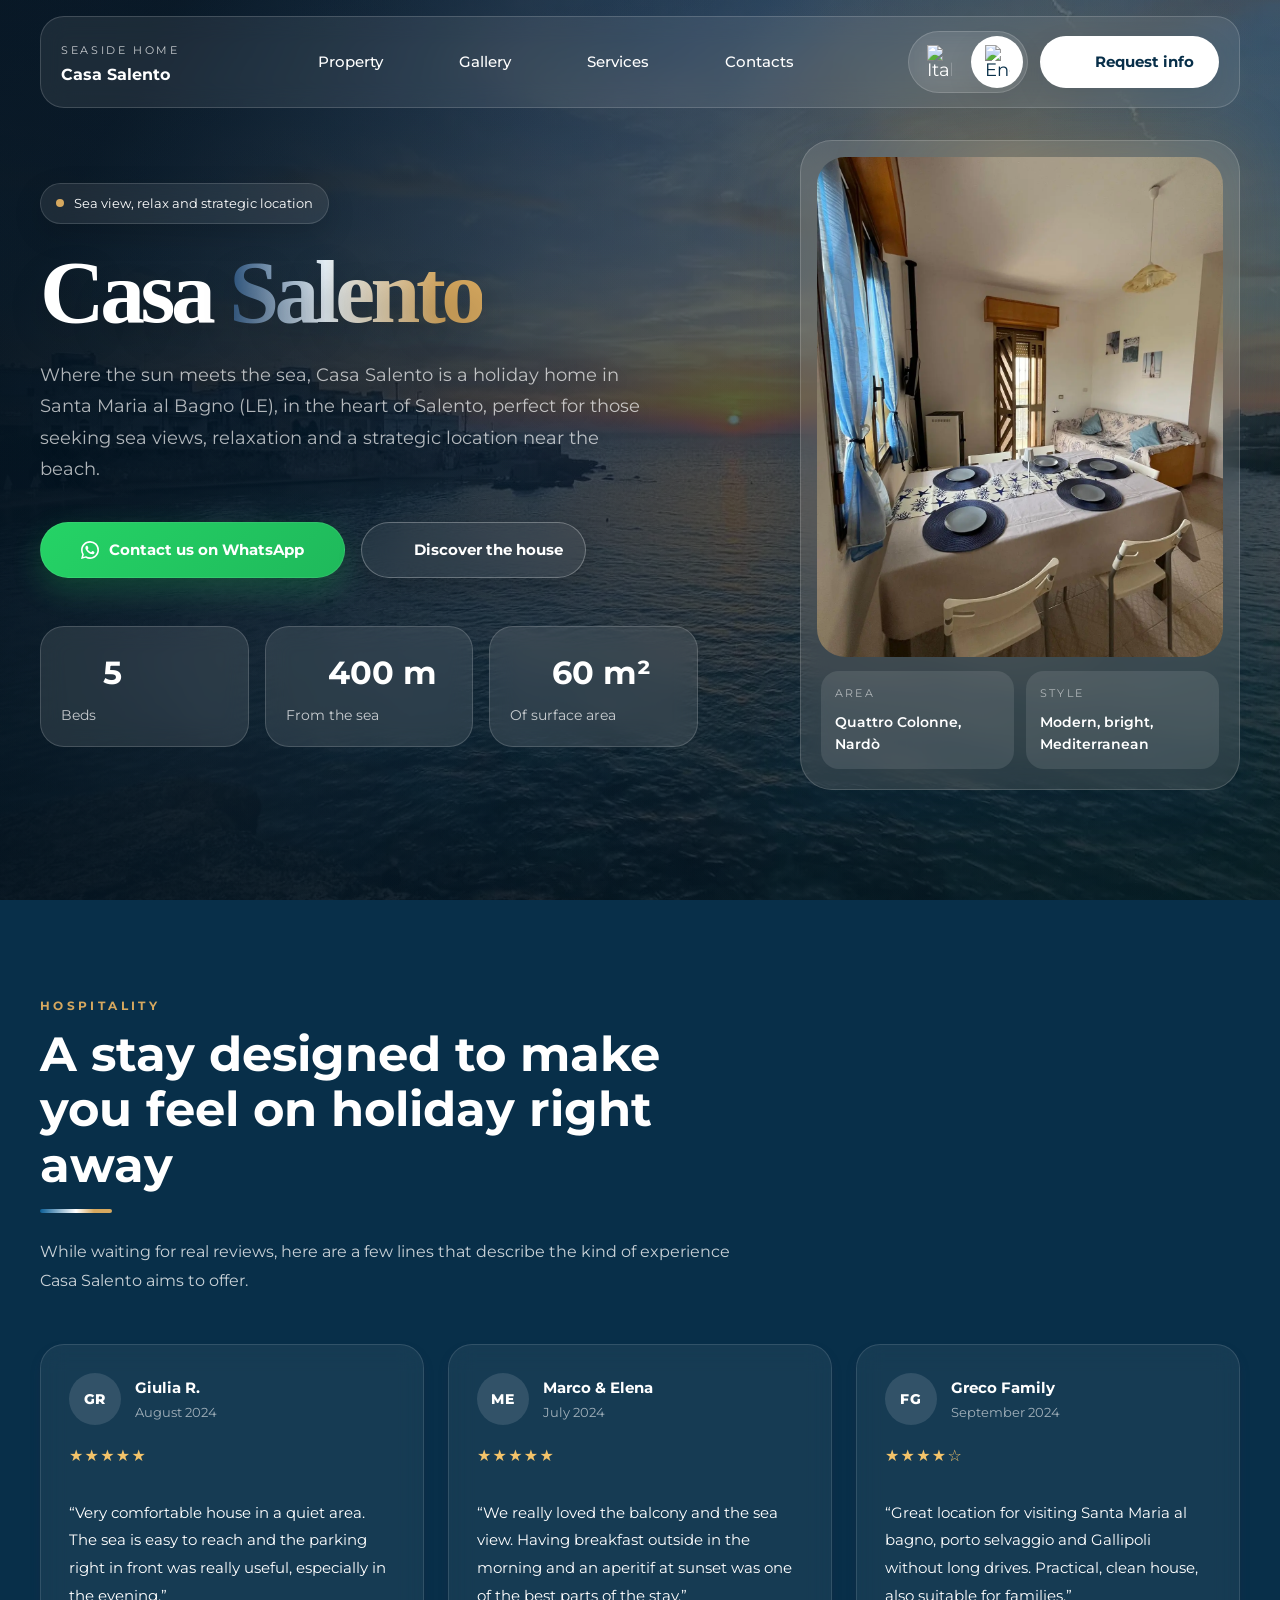
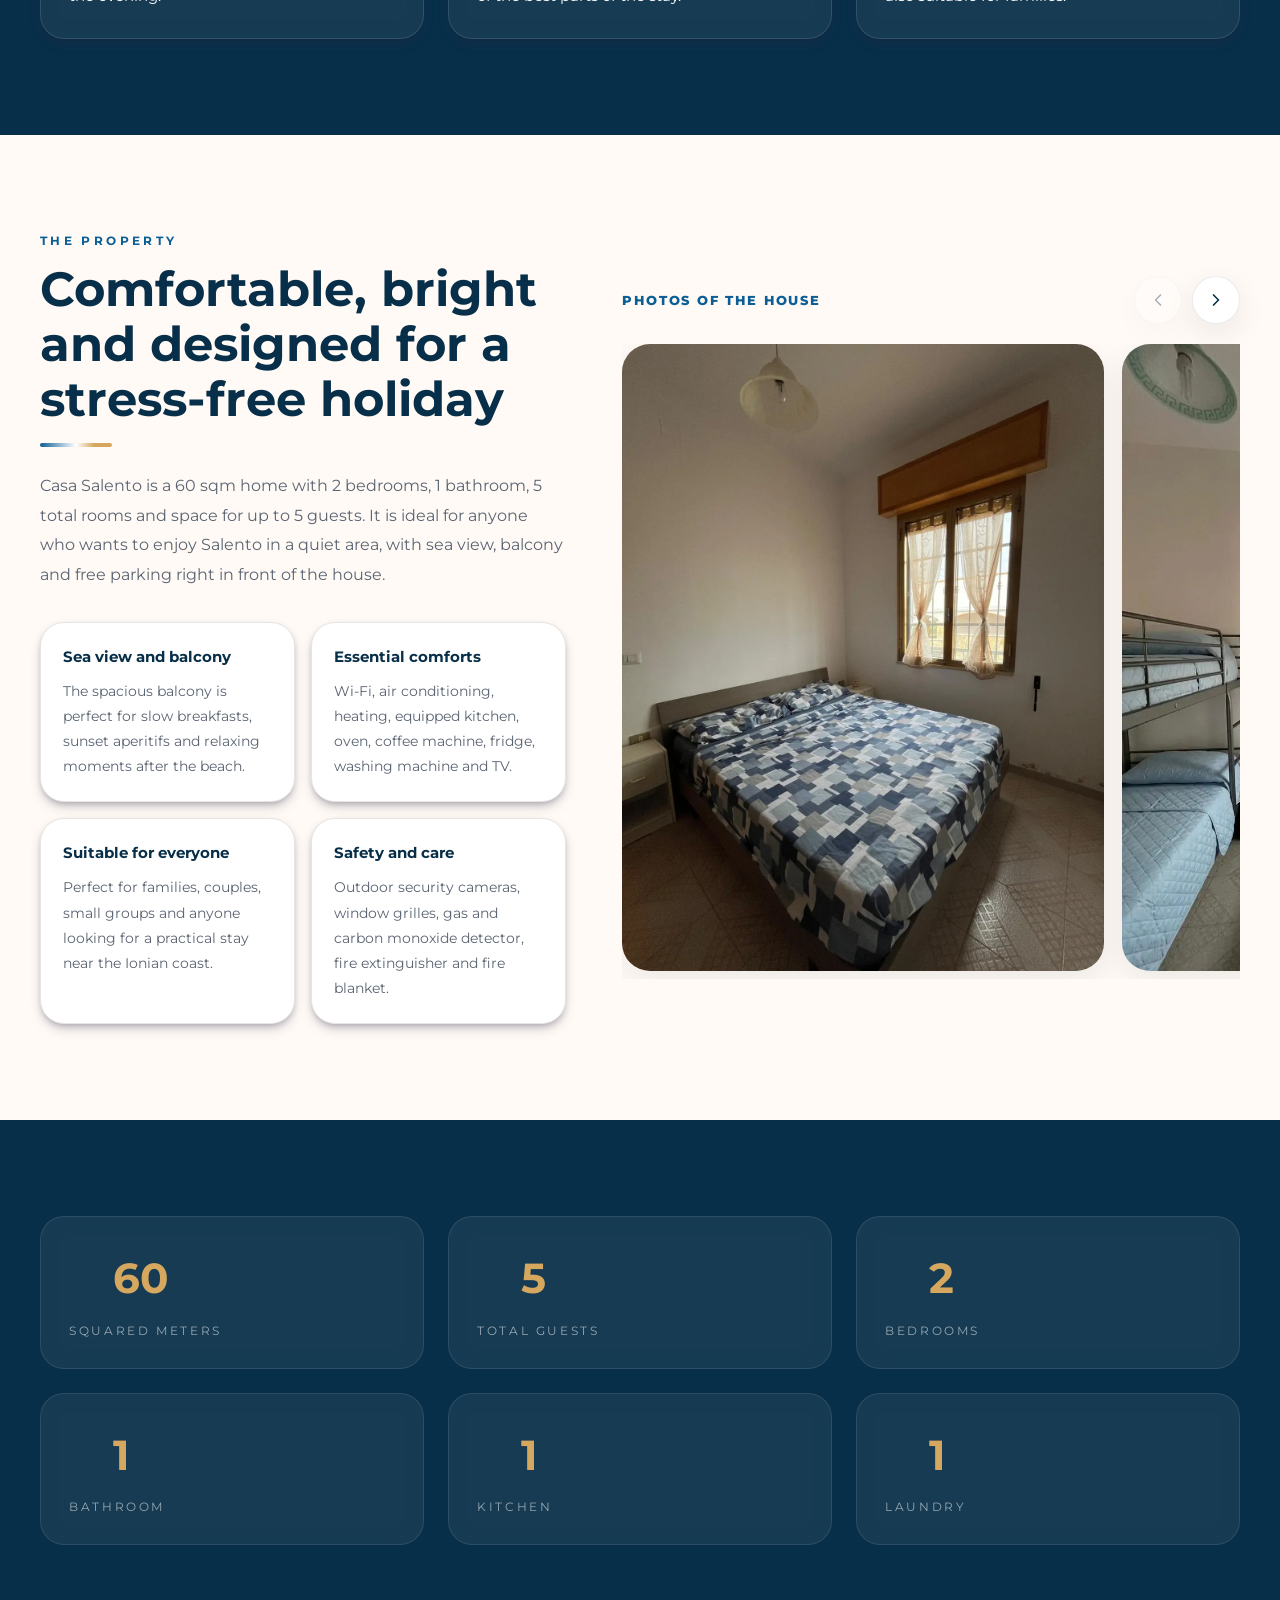
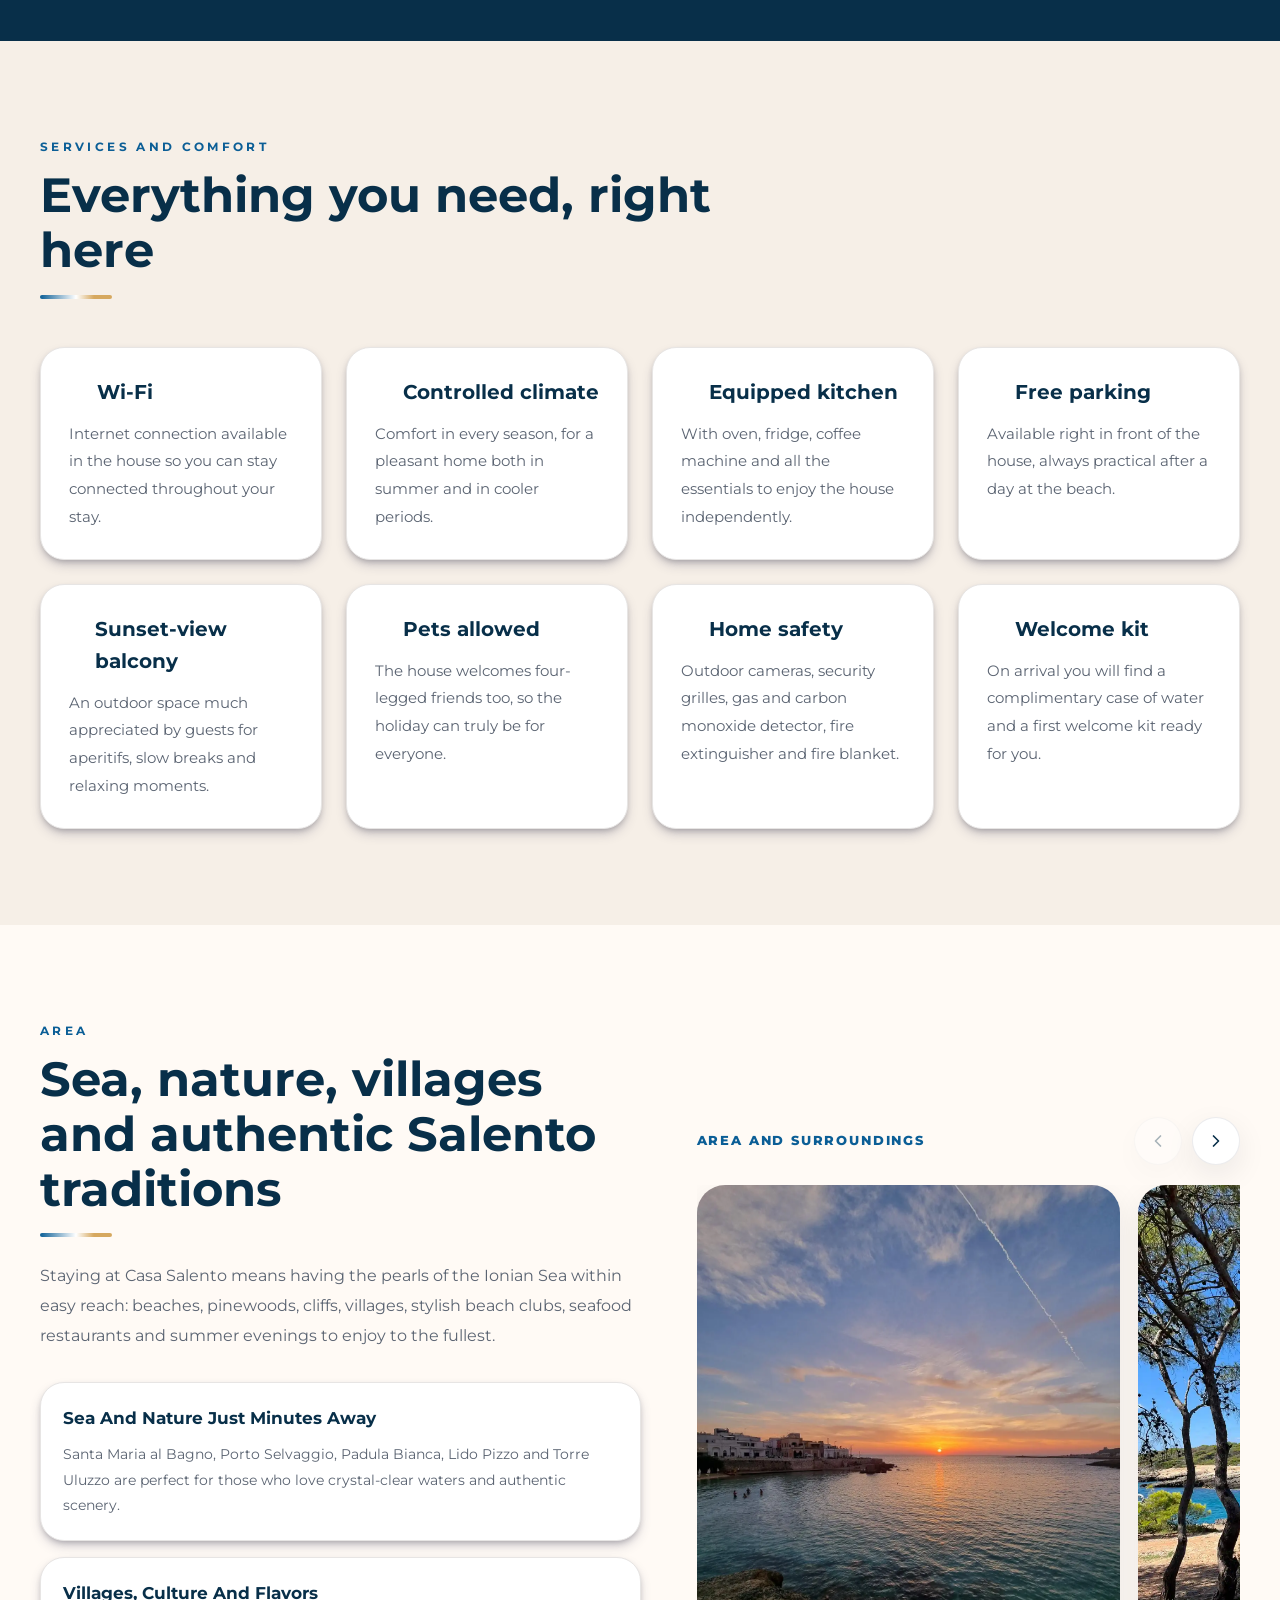
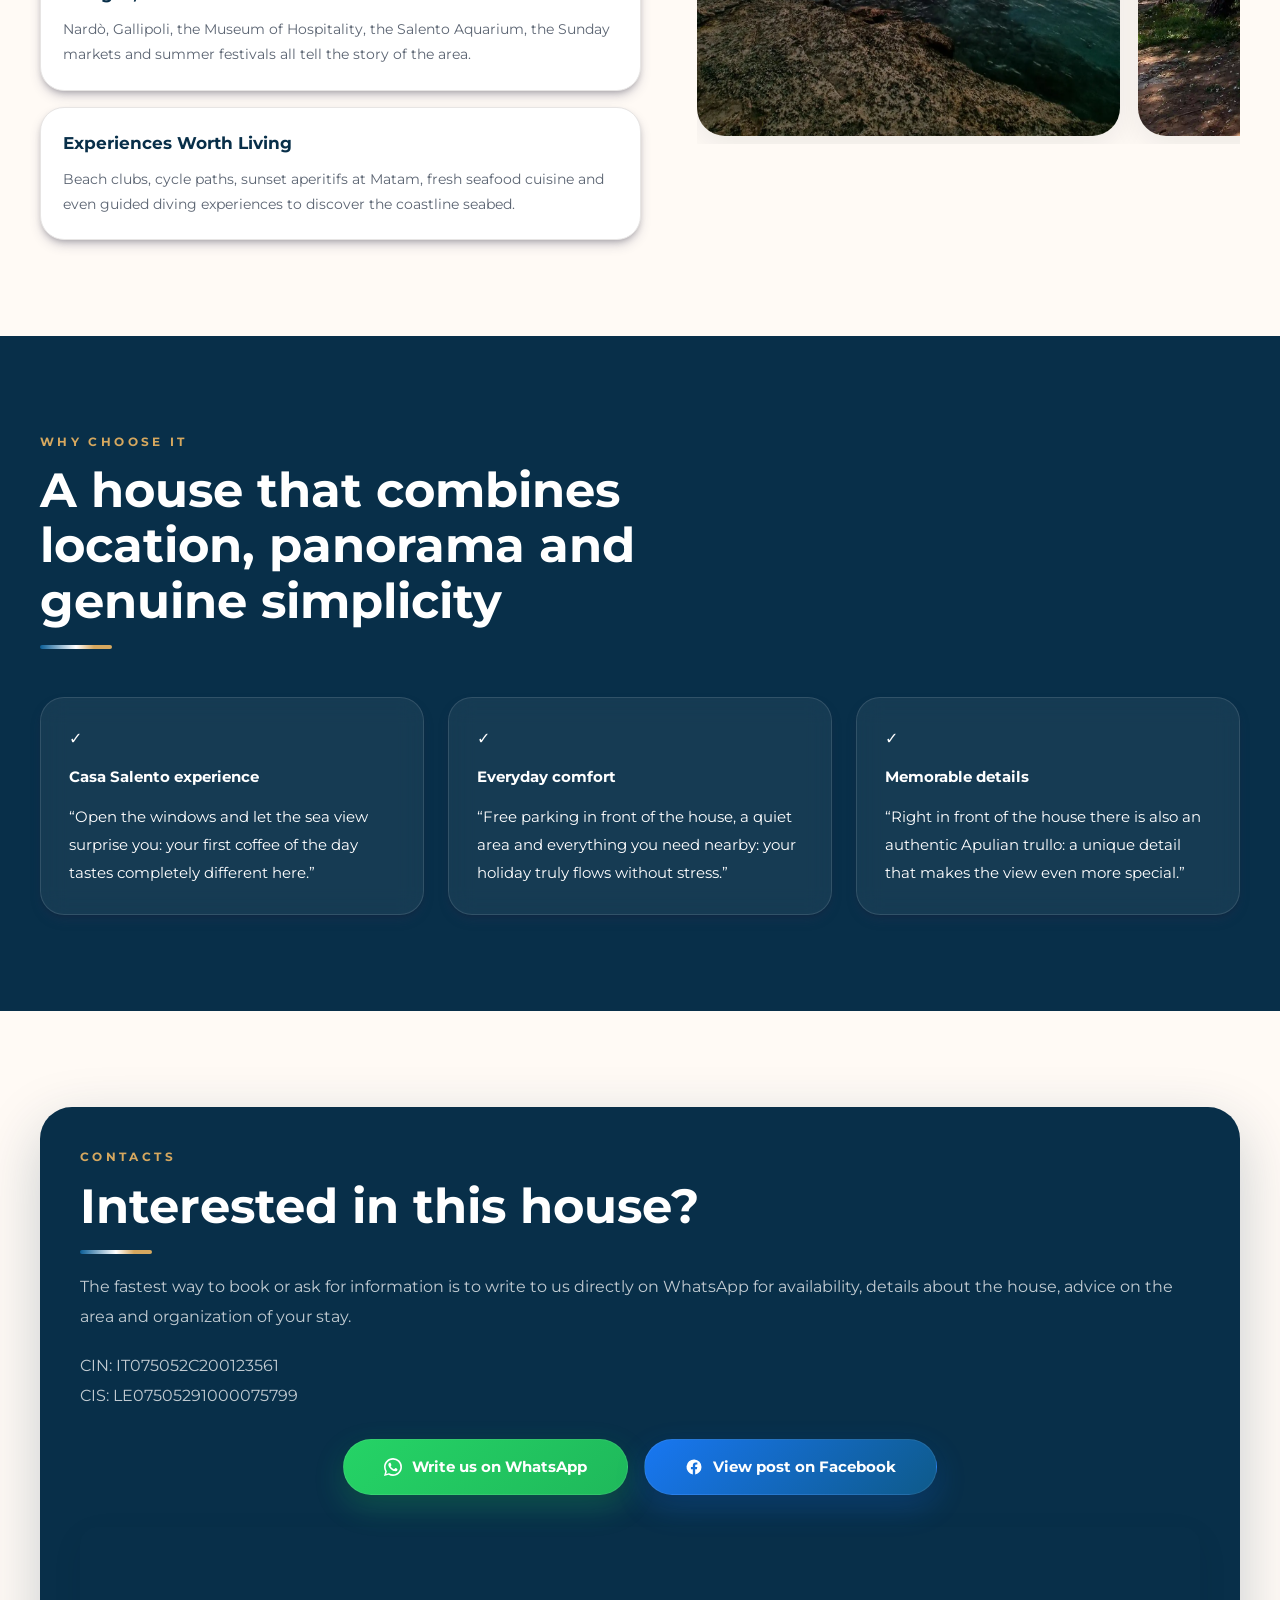
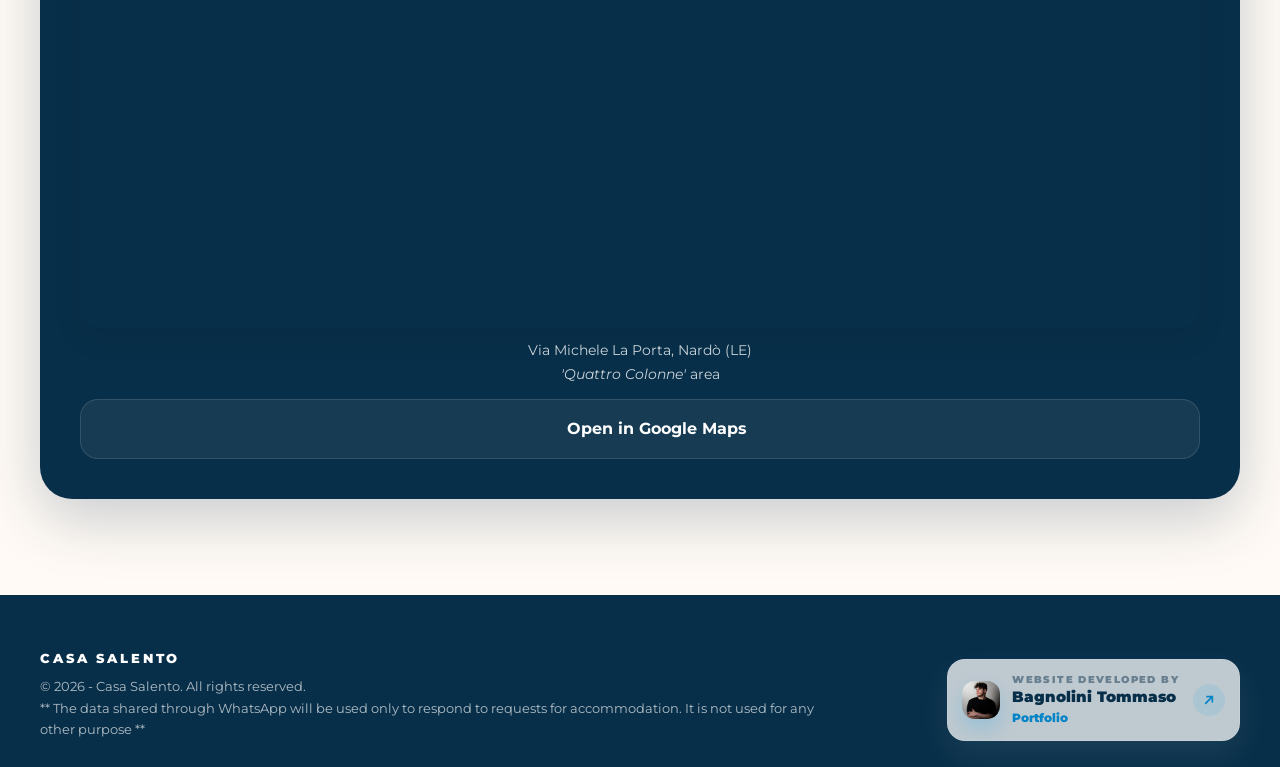
==== commit 61d035c1: "update" ====
--- a/index.html
+++ b/index.html
@@ -7,7 +7,7 @@
   
   <link rel="shortcut icon" type="image/x-icon" href="/favicon.ico">
   <link rel="canonical" href="https://casasalento.netlify.app/">
-  <link rel="stylesheet" href="./css/styles.min.css" />
+  <link rel="stylesheet" href="./css/styles.css" />
 
   <meta name="title" content="Casa vacanze a Santa Maria al Bagno, Salento | Vista mare e relax">
   <meta name="description" content="Casa vacanze a Santa Maria al Bagno, Salento. Vista mare, 5 posti letto, a 400m dalla spiaggia. Ideale per relax e vacanze in Puglia.">
@@ -543,7 +543,7 @@
           <div class="contact-list">
             <div class="link-list">
               <a 
-                href="https://wa.me/393209540525?text=Buongiorno,%20ho%20visualizzato%20il%20vostro%20sito%20web%20e%20sarei%20interessato%20alla%20'Casa%20in%20Salento.'%20Vorrei%20ricevere%20qualche%20informazione%20in%20più,%20Grazie"
+                data-config-href="whatsappOwner"
                 target="_blank"
                 rel="noopener noreferrer"
                 class="button button-whatsapp-hero"
@@ -551,7 +551,7 @@
                 title="Scrivici su WhatsApp per informazioni">
               </a>
               <a 
-                href="https://www.facebook.com/groups/560460538256511/permalink/1764963694472850/" 
+                data-config-href="facebookPost"
                 target="_blank" 
                 rel="noopener noreferrer"
                 class="button button-facebook-hero"
@@ -565,13 +565,13 @@
                 title="Mappa Casa Salento"
                 loading="lazy"
                 referrerpolicy="no-referrer-when-downgrade"
-                src="https://www.google.com/maps?q=Via%20Michele%20La%20Porta%2C%20Nard%C3%B2%20LE&z=16&output=embed">
+                data-config-src="mapsEmbed">
               </iframe>
 
               <p class="contact-text-small" data-i18n="contacts_address"></p>
 
               <a
-                href="https://www.google.com/maps/search/?api=1&query=Via%20Michele%20La%20Porta%2C%20Nard%C3%B2%20LE"
+                data-config-href="mapsOpen"
                 target="_blank"
                 rel="noopener noreferrer"
                 class="contact-link map-link contact-link-cta"
@@ -595,16 +595,28 @@
           <p class="footer-small" data-i18n="disclaimer"></p>
         </div>
 
-        <a 
+        <a
           class="footer-credit"
-          href="https://wa.me/393401584862?text=Ciao,%20ho%20visto%20il%20tuo%20sito%20web%20per%20Casa%20Salento.%20Sono%20interessato%20e%20vorrei%20maggiori%20informazioni%20sul%20tuo%20lavoro"
+          href="https://tbagnolini.netlify.app/"
           target="_blank"
           rel="noopener noreferrer"
-          title="Contatta il creatore del sito per maggiori informazioni"
+          title="visita il portfolio di bagnolini tommaso"
+          aria-label="visita il portfolio di bagnolini tommaso"
         >
-          <p class="footer-credit-label" data-i18n="website_ref"></p>
-          <p class="footer-credit-name">Bagnolini Tommaso</p>
-          <span class="footer-credit-link" data-i18n="whatsapp_me"></span>
+          <img class="footer-credit-avatar" src="./assets/images/pfp.jpeg" alt="Bagnolini Tommaso">
+
+          <span class="footer-credit-content">
+            <span class="footer-credit-kicker" data-i18n="website_ref"></span>
+            <strong>Bagnolini Tommaso</strong>
+            <small>Portfolio</small>
+          </span>
+
+          <span class="footer-credit-arrow" aria-hidden="true">
+            <svg viewBox="0 0 24 24">
+              <path d="M7 17L17 7" />
+              <path d="M9 7H17V15" />
+            </svg>
+          </span>
         </a>
       </div>
     </div>
@@ -620,7 +632,9 @@
   </div>
 
   <script src="https://cdn.jsdelivr.net/npm/lucide@0.468.0/dist/umd/lucide.min.js"></script>
-  <script src="./js/translations.js"></script>
+  <script src="./js/config.js"></script>
+  <script src="./js/translations/it.js"></script>
+  <script src="./js/translations/en.js"></script>
   <script src="./js/main.js"></script>
 </body>
 </html>
--- a/css/styles.css
+++ b/css/styles.css
@@ -0,0 +1,1719 @@
+:root {
+  --color-bg: #fffaf5;
+  --color-bg-soft: #f6efe7;
+  --color-surface: #ffffff;
+  --color-surface-dark: rgba(255, 255, 255, 0.08);
+  --color-text: #082f49;
+  --color-text-soft: #5b6472;
+  --color-white: #ffffff;
+  --color-deep: #082f49;
+  --color-ocean: #0b5e96;
+  --color-gold: #d6a85f;
+  --color-border: #e7e5e4;
+  --color-overlay: rgba(8, 47, 73, 0.78);
+  --shadow-soft: 0 10px 30px rgba(15, 23, 42, 0.08);
+  --shadow-strong: 0 20px 60px rgba(8, 47, 73, 0.22);
+  --radius-sm: 16px;
+  --radius-md: 24px;
+  --radius-lg: 32px;
+  --container: 1200px;
+  --transition: 0.3s ease;
+  --font: "Montserrat", ui-sans-serif, system-ui, -apple-system, BlinkMacSystemFont, "Segoe UI", sans-serif;
+  --font-title: 'Playfair Display', serif;
+}
+
+* {
+  box-sizing: border-box;
+  margin: 0;
+  padding: 0;
+  touch-action: manipulation;
+}
+
+[data-lucide] {
+  width: 20px;
+  height: 20px;
+  stroke-width: 1.8;
+}
+
+html {
+  scroll-behavior: smooth;
+}
+
+body {
+  font-family: var(--font);
+  background: var(--color-bg);
+  color: var(--color-text);
+  line-height: 1.6;
+}
+.gallery-nav-btn:disabled {
+  opacity: 0.35;
+  cursor: not-allowed;
+  pointer-events: none;
+}
+.gallery-slider {
+  display: flex;
+  flex-direction: column;
+  gap: 20px;
+  min-width: 0;
+}
+
+.gallery-slider-top {
+  display: flex;
+  align-items: center;
+  justify-content: space-between;
+  gap: 16px;
+}
+
+.gallery-slider-label {
+  font-size: 13px;
+  font-weight: 800;
+  letter-spacing: 0.14em;
+  text-transform: uppercase;
+  color: var(--color-ocean);
+}
+
+.gallery-slider-controls {
+  display: flex;
+  align-items: center;
+  gap: 10px;
+}
+
+.gallery-nav-btn {
+  display: inline-flex;
+  align-items: center;
+  justify-content: center;
+  width: 48px;
+  height: 48px;
+  border: 1px solid rgba(15, 23, 42, 0.08);
+  border-radius: 999px;
+  background: var(--color-surface);
+  color: var(--color-text);
+  box-shadow: var(--shadow-soft);
+  cursor: pointer;
+  transition: var(--transition);
+}
+
+.gallery-nav-btn:hover {
+  transform: translateY(-2px);
+  box-shadow: 0 18px 36px rgba(15, 23, 42, 0.1);
+}
+
+.gallery-track-wrap {
+  min-width: 0;
+  overflow: hidden;
+}
+
+.gallery-track {
+  display: grid;
+  grid-auto-flow: column;
+  grid-auto-columns: 78%;
+  gap: 18px;
+  overflow-x: auto;
+  scroll-snap-type: x mandatory;
+  scroll-behavior: smooth;
+  padding-bottom: 8px;
+  scrollbar-width: none;
+}
+
+.gallery-track::-webkit-scrollbar {
+  display: none;
+}
+
+.gallery-slide {
+  border: 0;
+  padding: 0;
+  background: transparent;
+  border-radius: 28px;
+  overflow: hidden;
+  cursor: pointer;
+  scroll-snap-align: start;
+  box-shadow: var(--shadow-soft);
+  transition: transform 0.35s ease, box-shadow 0.35s ease;
+}
+
+.gallery-slide:hover {
+  transform: translateY(-4px);
+  box-shadow: 0 22px 50px rgba(15, 23, 42, 0.14);
+}
+
+.gallery-slide img {
+  width: 100%;
+  aspect-ratio: 4 / 5.2;
+  object-fit: cover;
+  display: block;
+  transition: transform 0.7s ease;
+}
+
+.gallery-slide:hover img {
+  transform: scale(1.04);
+}
+
+@media (max-width: 1080px) {
+  .gallery-track {
+    grid-auto-columns: 82%;
+  }
+}
+
+@media (max-width: 720px) {
+  .gallery-track {
+    grid-auto-columns: 92%;
+    gap: 14px;
+  }
+
+  .gallery-slide {
+    border-radius: 22px;
+  }
+
+  .gallery-slide img {
+    aspect-ratio: 4 / 5.4;
+  }
+}
+
+img {
+  display: block;
+  width: 100%;
+}
+
+a {
+  color: inherit;
+  text-decoration: none;
+}
+
+button,
+input,
+textarea {
+  font: inherit;
+}
+
+button {
+  border: 0;
+}
+
+.container {
+  width: min(var(--container), calc(100% - 32px));
+  margin: 0 auto;
+}
+
+.section {
+  padding: 96px 0;
+}
+
+.section-dark {
+  background: var(--color-deep);
+  color: var(--color-white);
+}
+
+.section-soft {
+  background: var(--color-bg-soft);
+}
+
+.section-header {
+  max-width: 720px;
+  margin-bottom: 48px;
+}
+
+.eyebrow {
+  margin-bottom: 12px;
+  font-size: 12px;
+  font-weight: 700;
+  letter-spacing: 0.28em;
+  text-transform: uppercase;
+  color: var(--color-gold);
+}
+
+
+.eyebrow-2 {
+  margin-bottom: 12px;
+  font-size: 12px;
+  font-weight: 700;
+  letter-spacing: 0.28em;
+  text-transform: uppercase;
+  color: var(--color-ocean);
+}
+
+.section-dark .eyebrow {
+  color: var(--color-gold);
+}
+
+.section-title {
+  font-size: clamp(2rem, 4vw, 3rem);
+  line-height: 1.15;
+  font-weight: 700;
+}
+
+.section-title::after {
+  content: "";
+  display: block;
+  width: 72px;
+  height: 4px;
+  margin-top: 16px;
+  border-radius: 999px;
+  background: linear-gradient(90deg, var(--color-ocean) 0%, #fff 50%, var(--color-gold) 75%);
+}
+
+.section-text {
+  margin-top: 24px;
+  color: var(--color-text-soft);
+  font-size: 1rem;
+  line-height: 1.85;
+}
+
+.section-dark .section-text {
+  color: rgba(255, 255, 255, 0.78);
+}
+
+.navbar {
+  position: fixed;
+  top: 0;
+  left: 0;
+  width: 100%;
+  z-index: 100;
+  padding-top: 16px;
+}
+
+.navbar-shell {
+  display: flex;
+  align-items: center;
+  justify-content: space-between;
+  gap: 20px;
+  padding: 14px 20px;
+  border: 1px solid rgba(255, 255, 255, 0.16);
+  border-radius: 24px;
+  color: var(--color-white);
+  background: rgba(255, 255, 255, 0.08);
+  backdrop-filter: blur(12px);
+  transition: var(--transition);
+}
+
+.navbar.is-scrolled .navbar-shell {
+  background: rgba(255, 250, 245, 0.96);
+  color: var(--color-text);
+  border-color: rgba(15, 23, 42, 0.08);
+  box-shadow: var(--shadow-soft);
+}
+
+.navbar.is-scrolled .brand-label,
+.navbar.is-scrolled .brand-name,
+.navbar.is-scrolled .nav-links a,
+.navbar.is-scrolled .menu-toggle {
+  color: var(--color-text);
+}
+
+.brand {
+  display: flex;
+  align-items: center;
+  gap: 14px;
+  min-width: 0;
+}
+
+.brand-icon {
+  display: flex;
+  align-items: center;
+  justify-content: center;
+  width: 44px;
+  height: 44px;
+  border-radius: 999px;
+  border: 1px solid rgba(255, 255, 255, 0.18);
+  background: rgba(255, 255, 255, 0.08);
+  flex-shrink: 0;
+}
+
+.navbar.is-scrolled .brand-icon {
+  border-color: rgba(15, 23, 42, 0.08);
+  background: rgba(15, 23, 42, 0.04);
+}
+
+.brand-label {
+  font-size: 11px;
+  letter-spacing: 0.24em;
+  text-transform: uppercase;
+  opacity: 0.75;
+}
+
+.brand-name {
+  font-size: 16px;
+  font-weight: 700;
+  text-transform: capitalize;
+}
+
+.nav-links {
+  display: flex;
+  align-items: center;
+  gap: 32px;
+  list-style: none;
+}
+
+.nav-links a {
+  display: inline-flex;
+  align-items: center;
+  gap: 6px;
+  font-size: 15px;
+  font-weight: 500;
+  color: #fff;
+  text-decoration: none;
+  transition: var(--transition);
+  padding: 6px 10px;
+  border-radius: 999px;
+}
+
+.nav-links a:hover {
+  color: var(--color-ocean);
+}
+
+/* icona lucide */
+.nav-links a [data-lucide] {
+  width: 18px;
+  height: 18px;
+  stroke-width: 1.8;
+  opacity: 0.8;
+  transition: transform 0.2s ease, opacity 0.2s ease;
+}
+
+.nav-actions {
+  display: flex;
+  align-items: center;
+  gap: 12px;
+}
+
+.lang-switch {
+  display: inline-flex;
+  align-items: center;
+  gap: 6px;
+  padding: 4px;
+  border: 1px solid rgba(255, 255, 255, 0.16);
+  border-radius: 999px;
+  background: rgba(255, 255, 255, 0.08);
+  backdrop-filter: blur(12px);
+}
+
+.lang-btn {
+  display: inline-flex;
+  align-items: center;
+  justify-content: center;
+  width: 52px;
+  height: 52px;
+  padding: 0;
+  border-radius: 999px;
+  background: transparent;
+  color: inherit;
+  font-size: 18px;
+  line-height: 1;
+  cursor: pointer;
+  transition: var(--transition);
+}
+
+.lang-btn:hover {
+  transform: translateY(-1px);
+  background: rgba(255, 255, 255, 0.08);
+}
+
+.lang-btn.is-active {
+  background: var(--color-white);
+  color: var(--color-deep);
+  box-shadow: var(--shadow-soft);
+}
+
+.navbar.is-scrolled .lang-switch {
+  border-color: rgba(15, 23, 42, 0.08);
+  background: rgba(15, 23, 42, 0.04);
+}
+
+.navbar.is-scrolled .lang-btn:hover {
+  background: rgba(15, 23, 42, 0.06);
+}
+
+.navbar.is-scrolled .lang-btn.is-active {
+  background: var(--color-deep);
+  color: var(--color-white);
+}
+
+.menu-toggle {
+  display: none;
+  align-items: center;
+  justify-content: center;
+  width: 44px;
+  height: 44px;
+  border: 1px solid rgba(255, 255, 255, 0.18);
+  border-radius: 999px;
+  background: rgba(255, 255, 255, 0.08);
+  color: inherit;
+  cursor: pointer;
+}
+
+.navbar.is-scrolled .menu-toggle {
+  border-color: rgba(15, 23, 42, 0.08);
+  background: rgba(15, 23, 42, 0.04);
+}
+
+.button {
+  display: inline-flex;
+  align-items: center;
+  justify-content: center;
+  gap: 10px;
+  min-height: 52px;
+  padding: 0 24px;
+  border: 1px solid transparent;
+  border-radius: 999px;
+  font-size: 15px;
+  font-weight: 700;
+  transition: var(--transition);
+  cursor: pointer;
+}
+
+.button-primary {
+  background: var(--color-white);
+  color: var(--color-deep);
+  box-shadow: var(--shadow-soft);
+}
+
+.button-primary:hover {
+  transform: translateY(-2px);
+}
+
+.button-secondary {
+  padding: 14px 22px;
+  border-radius: 999px;
+  border: 1px solid rgba(255, 255, 255, 0.28);
+  background: rgba(255, 255, 255, 0.06);
+  color: var(--color-white);
+  backdrop-filter: blur(12px);
+  box-shadow: 0 8px 24px rgba(0, 0, 0, 0.18);
+  transition: all 0.25s ease;
+}
+
+.button-secondary:hover {
+  background: rgba(255, 255, 255, 0.16);
+  box-shadow: 0 14px 40px rgba(0, 0, 0, 0.28);
+}
+
+.button-blue {
+  background: var(--color-deep);
+  color: #fff !important;
+}
+
+.button-blue:hover {
+  transform: translateY(-2px);
+  box-shadow: var(--shadow-soft);
+}
+
+.mobile-menu {
+  display: none;
+  margin-top: 12px;
+  padding: 16px;
+  border: 1px solid var(--color-border);
+  border-radius: var(--radius-lg);
+  background: var(--color-surface);
+  box-shadow: var(--shadow-soft);
+}
+
+.mobile-menu.is-open {
+  display: block;
+}
+
+.mobile-lang-switch {
+  display: none;
+  align-items: center;
+  justify-content: center;
+  gap: 8px;
+  margin-bottom: 14px;
+}
+
+.mobile-lang-switch .lang-btn {
+  width: 44px;
+  height: 44px;
+  background: #f3f4f6;
+  color: var(--color-text);
+}
+
+.mobile-lang-switch .lang-btn.is-active {
+  background: var(--color-deep);
+  color: var(--color-white);
+}
+
+.mobile-menu nav {
+  display: flex;
+  flex-direction: column;
+  gap: 10px;
+}
+
+nav a {
+  display: flex;
+  align-items: center;
+  gap: 12px;
+  line-height: 1;
+}
+
+nav a i {
+  width: 20px;
+  height: 20px;
+  flex-shrink: 0;
+}
+
+.mobile-menu a {
+  padding: 12px 14px;
+  border-radius: 14px;
+  font-weight: 600;
+  color: var(--color-text-soft);
+}
+
+.mobile-menu a:hover {
+  background: #f8f8f8;
+  color: var(--color-text);
+}
+
+.feedback-grid {
+  align-items: stretch;
+}
+
+.review-card {
+  display: flex;
+  flex-direction: column;
+  gap: 18px;
+  min-height: 100%;
+  padding: 24px;
+}
+
+.review-top {
+  display: flex;
+  align-items: center;
+  gap: 14px;
+}
+
+.review-avatar {
+  display: flex;
+  align-items: center;
+  justify-content: center;
+  width: 52px;
+  height: 52px;
+  border-radius: 999px;
+  background: rgba(255, 255, 255, 0.12);
+  color: var(--color-white);
+  font-size: 14px;
+  font-weight: 800;
+  letter-spacing: 0.04em;
+  flex-shrink: 0;
+}
+
+.review-head {
+  display: flex;
+  flex-direction: column;
+  gap: 2px;
+}
+
+.review-author {
+  font-size: 15px;
+  font-weight: 700;
+  color: var(--color-white);
+  text-transform: capitalize;
+}
+
+.review-meta {
+  font-size: 13px;
+  color: rgba(255, 255, 255, 0.6);
+}
+
+.review-stars {
+  font-size: 16px;
+  letter-spacing: 0.08em;
+  color: #f4c46a;
+}
+
+.review-text {
+  margin-top: 0;
+  font-size: 15px;
+  line-height: 1.95;
+  color: rgba(255, 255, 255, 0.9);
+}
+
+.contact-link-cta {
+  font-weight: 700;
+  justify-content: center;
+}
+
+.contact-link-cta:hover {
+  background: #1877f2; /* blu facebook */
+  color: #fff;
+  border-color: #1877f2;
+}
+
+.map-card {
+  display: flex;
+  flex-direction: column;
+  gap: 12px;
+  margin-top: 16px;
+  text-align: center;
+}
+
+.contact-text-small {
+  font-size: 14px;
+  line-height: 1.7;
+  color: rgba(255, 255, 255, 0.78);
+}
+
+.map-embed {
+  width: 100%;
+  height: 400px;
+  border: 0;
+  border-radius: 18px;
+  overflow: hidden;
+  box-shadow: var(--shadow-soft);
+}
+
+.map-link {
+  justify-content: center;
+}
+
+.hero {
+  position: relative;
+  min-height: 100vh;
+  padding: 140px 0 72px;
+  overflow: hidden;
+  color: var(--color-white);
+  background:
+    linear-gradient(118deg, rgba(5, 22, 36, 0.93) 10%, rgba(8, 47, 73, 0.62) 46%, rgba(15, 118, 109, 0.18) 100%),
+    url("../assets/images/panorama.webp");
+  background-size: cover;
+  background-position: center;
+  isolation: isolate;
+}
+
+.hero::before {
+  content: "";
+  position: absolute;
+  inset: 0;
+  background:
+    radial-gradient(circle at 78% 20%, rgba(236, 181, 88, 0.26), transparent 24%),
+    radial-gradient(circle at 16% 84%, rgba(255, 255, 255, 0.06), transparent 22%);
+  z-index: 0;
+  pointer-events: none;
+}
+
+.hero::after {
+  content: "";
+  position: absolute;
+  inset: 0;
+  background:
+    linear-gradient(to bottom, rgba(0, 0, 0, 0.04) 0%, rgba(8, 25, 39, 0.14) 38%, rgba(3, 15, 26, 0.62) 100%);
+  z-index: 0;
+  pointer-events: none;
+}
+
+.hero-overlay {
+  position: absolute;
+  inset: 0;
+  background: linear-gradient(to right, rgba(4, 18, 30, 0.3) 0%, rgba(4, 18, 30, 0.06) 42%, rgba(4, 18, 30, 0.2) 100%);
+  z-index: 1;
+  pointer-events: none;
+}
+
+.hero-content {
+  position: relative;
+  z-index: 2;
+  display: grid;
+  grid-template-columns: minmax(0, 1.15fr) minmax(360px, 0.85fr);
+  align-items: center;
+  gap: 56px;
+}
+
+.hero-card {
+  position: relative;
+  width: 100%;
+  max-width: 440px;
+  margin-left: auto;
+  padding: 16px;
+  border: 1px solid rgba(255, 255, 255, 0.16);
+  border-radius: var(--radius-lg);
+  background: rgba(255, 255, 255, 0.1);
+  box-shadow: var(--shadow-strong);
+  backdrop-filter: blur(14px);
+}
+
+.hero-card::before {
+  content: "";
+  position: absolute;
+  inset: -18px;
+  z-index: -1;
+  border-radius: 36px;
+  background: radial-gradient(circle at 72% 18%, rgba(214, 168, 95, 0.16), transparent 44%);
+  filter: blur(24px);
+  pointer-events: none;
+}
+
+.hero-card-image {
+  overflow: hidden;
+  border-radius: 28px;
+}
+
+.hero-card-image img {
+  height: 500px;
+  object-fit: cover;
+}
+
+.hero-card-meta {
+  display: grid;
+  grid-template-columns: repeat(2, 1fr);
+  gap: 12px;
+  padding: 14px 4px 4px;
+}
+
+.hero-meta-box {
+  padding: 14px;
+  border-radius: 18px;
+  background: rgba(255, 255, 255, 0.1);
+}
+
+.hero-meta-label {
+  font-size: 11px;
+  letter-spacing: 0.2em;
+  text-transform: uppercase;
+  color: rgba(255, 255, 255, 0.56);
+}
+
+.hero-meta-value {
+  margin-top: 8px;
+  font-size: 14px;
+  font-weight: 600;
+}
+
+.hero-badge {
+  display: inline-flex;
+  align-items: center;
+  gap: 10px;
+  margin-bottom: 24px;
+  padding: 9px 15px;
+  border: 1px solid rgba(255, 255, 255, 0.14);
+  border-radius: 999px;
+  font-size: 13px;
+  background: rgba(255, 255, 255, 0.08);
+  backdrop-filter: blur(14px);
+  box-shadow: 0 10px 30px rgba(0, 0, 0, 0.14);
+}
+
+.hero-badge-dot {
+  width: 8px;
+  height: 8px;
+  border-radius: 999px;
+  background: var(--color-gold);
+}
+
+.hero-title {
+  font-size: clamp(3rem, 7vw, 5.8rem);
+  line-height: 0.98;
+  font-weight: 700;
+  letter-spacing: -0.05em;
+  font-family: var(--font-title);
+  text-shadow: 0 12px 34px rgba(0, 0, 0, 0.22);
+}
+
+.hero-title-gradient {
+  background: linear-gradient(90deg, #4e9cf55e 0%, #e6f0f7 38%, #d6a85f 85%);
+  -webkit-background-clip: text;
+  background-clip: text;
+  color: transparent;
+}
+
+.hero-text {
+  max-width: 620px;
+  margin-top: 24px;
+  font-size: 18px;
+  line-height: 1.75;
+  color: rgba(255, 255, 255, 0.685);
+  text-shadow: 0 6px 20px rgba(0, 0, 0, 0.18);
+}
+
+.hero-actions {
+  display: flex;
+  flex-wrap: wrap;
+  gap: 16px;
+  margin-top: 36px;
+}
+
+.hero-stats {
+  display: grid;
+  grid-template-columns: repeat(3, 1fr);
+  gap: 16px;
+  margin-top: 48px;
+}
+
+.stat-card {
+  padding: 20px;
+  border: 1px solid rgba(255, 255, 255, 0.16);
+  border-radius: var(--radius-md);
+  background: rgba(255, 255, 255, 0.1);
+  backdrop-filter: blur(12px);
+}
+
+.stat-value {
+  display: flex;
+  align-items: center;
+  gap: 12px;
+  font-size: 32px; /* se non lo hai già */
+  font-weight: 700;
+}
+
+.stat-value [data-lucide] {
+  width: 30px;
+  height: 30px;
+  stroke-width: 2;
+  color: rgba(255, 255, 255, 0.85);
+  opacity: 0.9;
+  transform: translateY(-1px);
+}
+
+.stat-label {
+  margin-top: 6px;
+  font-size: 14px;
+  color: rgba(255, 255, 255, 0.74);
+}
+
+.grid-2,
+.grid-3,
+.grid-4 {
+  display: grid;
+  gap: 24px;
+}
+
+.grid-2 {
+  grid-template-columns: repeat(2, minmax(0, 1fr));
+}
+
+.grid-3 {
+  grid-template-columns: repeat(3, minmax(0, 1fr));
+}
+
+.grid-4 {
+  grid-template-columns: repeat(4, minmax(0, 1fr));
+}
+
+.card {
+  padding: 28px;
+  border: 1px solid var(--color-border);
+  border-radius: var(--radius-md);
+  background: var(--color-surface);
+  box-shadow: var(--shadow-soft);
+}
+
+.card-dark {
+  border-color: rgba(255, 255, 255, 0.12);
+  background: rgba(255, 255, 255, 0.06);
+  backdrop-filter: blur(12px);
+}
+
+.card-icon {
+  display: flex;
+  align-items: center;
+  justify-content: center;
+  width: 48px;
+  height: 48px;
+  margin-bottom: 18px;
+  border-radius: 18px;
+  background: var(--color-bg-soft);
+  color: var(--color-ocean);
+}
+
+.card-title {
+  font-size: 20px;
+  font-weight: 700;
+}
+
+.card-text {
+  margin-top: 12px;
+  font-size: 15px;
+  line-height: 1.85;
+  color: var(--color-text-soft);
+}
+
+.card-dark .card-text,
+.card-dark .card-title {
+  color: var(--color-white);
+}
+
+.icon-title {
+  display: flex;
+  align-items: center;
+  gap: 8px;
+}
+
+.feature-grid {
+  display: grid;
+  grid-template-columns: minmax(0, 0.92fr) minmax(0, 1.08fr);
+  align-items: center;
+  gap: 56px;
+}
+
+.feature-list {
+  display: grid;
+  grid-template-columns: repeat(2, minmax(0, 1fr));
+  gap: 16px;
+  margin-top: 32px;
+}
+
+.feature-item {
+  padding: 22px;
+  border: 1px solid var(--color-border);
+  border-radius: var(--radius-md);
+  background: var(--color-surface);
+  box-shadow: rgba(50, 50, 93, 0.25) 0px 6px 12px -2px, rgba(0, 0, 0, 0.3) 0px 3px 7px -3px;
+}
+
+.feature-item-title {
+  font-size: 15px;
+  font-weight: 700;
+}
+
+.feature-item-text {
+  margin-top: 10px;
+  font-size: 14px;
+  line-height: 1.8;
+  color: var(--color-text-soft);
+}
+
+.masonry-grid {
+  display: grid;
+  grid-template-columns: repeat(2, minmax(0, 1fr));
+  gap: 16px;
+}
+
+.masonry-card {
+  overflow: hidden;
+  border-radius: var(--radius-lg);
+  background: var(--color-surface);
+  box-shadow: var(--shadow-soft);
+}
+
+.masonry-card img {
+  height: 420px;
+  object-fit: cover;
+  transition: transform 0.7s ease;
+}
+
+.masonry-card:hover img {
+  transform: scale(1.05);
+}
+
+.masonry-card-tall img {
+  height: 420px;
+}
+
+.stats-grid {
+  display: grid;
+  grid-template-columns: repeat(3, minmax(0, 1fr));
+  gap: 24px;
+}
+
+.stats-box {
+  padding: 28px;
+  border: 1px solid rgba(255, 255, 255, 0.1);
+  border-radius: var(--radius-md);
+  background: rgba(255, 255, 255, 0.06);
+  backdrop-filter: blur(12px);
+}
+
+.stats-box-value {
+  display: flex;
+  align-items: center;
+  gap: 10px;
+  font-size: 42px;
+  font-weight: 700;
+  color: var(--color-gold);
+}
+
+.stats-box-value [data-lucide] {
+  width: 34px;
+  height: 34px;
+  stroke-width: 2.2;
+  opacity: 0.9;
+}
+
+.stats-box-label {
+  margin-top: 8px;
+  font-size: 12px;
+  text-transform: uppercase;
+  letter-spacing: 0.22em;
+  color: rgba(255, 255, 255, 0.55);
+}
+
+.gallery-grid {
+  display: grid;
+  grid-template-columns: repeat(4, minmax(0, 1fr));
+  gap: 16px;
+}
+
+.gallery-item {
+  overflow: hidden;
+  border: none;
+  border-radius: var(--radius-lg);
+  background: var(--color-surface);
+  box-shadow: var(--shadow-soft);
+  cursor: pointer;
+}
+
+.gallery-item img {
+  height: 260px;
+  object-fit: cover;
+  transition: transform 0.7s ease;
+}
+
+.gallery-item-large {
+  grid-column: span 2;
+  grid-row: span 2;
+}
+
+.gallery-item-large img {
+  height: 100%;
+  min-height: 536px;
+}
+
+.gallery-item:hover img {
+  transform: scale(1.05);
+}
+
+.territory-layout {
+  display: grid;
+  grid-template-columns: minmax(0, 1.05fr) minmax(0, 0.95fr);
+  align-items: center;
+  gap: 56px;
+}
+
+.territory-list {
+  display: flex;
+  flex-direction: column;
+  gap: 16px;
+  margin-top: 32px;
+}
+
+.territory-item {
+  padding: 22px;
+  border: 1px solid var(--color-border);
+  border-radius: var(--radius-md);
+  background: var(--color-surface);
+  box-shadow: rgba(50, 50, 93, 0.25) 0px 6px 12px -2px, rgba(0, 0, 0, 0.3) 0px 3px 7px -3px;
+}
+
+.territory-item-title {
+  font-size: 17px;
+  font-weight: 700;
+  text-transform: capitalize;
+}
+
+.territory-item-text {
+  margin-top: 10px;
+  font-size: 14px;
+  line-height: 1.8;
+  color: var(--color-text-soft);
+}
+
+.territory-image {
+  overflow: hidden;
+  border-radius: var(--radius-lg);
+  box-shadow: var(--shadow-soft);
+}
+
+.territory-image img {
+  height: 540px;
+  object-fit: cover;
+}
+
+.contact-layout {
+  display: block;
+  grid-template-columns: minmax(0, 0.9fr) minmax(0, 1.1fr);
+  gap: 32px;
+}
+
+.contact-panel {
+  padding: 40px;
+  border-radius: var(--radius-lg);
+  background: var(--color-deep);
+  color: var(--color-white);
+  box-shadow: var(--shadow-strong);
+}
+
+.contact-text {
+  margin-top: 18px;
+  color: rgba(255, 255, 255, 0.75);
+  line-height: 1.9;
+}
+
+.contact-list {
+  display: flex;
+  flex-direction: column;
+  gap: 16px;
+  margin-top: 28px;
+}
+
+.link-list {
+  display: flex;
+  flex-direction: column;
+  gap: 16px;
+}
+
+/* DESKTOP → una riga */
+@media (min-width: 900px) {
+  .link-list {
+    flex-direction: row;
+    align-items: stretch;
+    justify-content: center;
+  }
+
+  .link-list > a.contact-link {
+    flex: 1;
+  }
+}
+
+.contact-link {
+  display: flex;
+  align-items: center;
+  gap: 14px;
+  padding: 16px 18px;
+  border: 1px solid rgba(255, 255, 255, 0.12);
+  border-radius: 18px;
+  background: rgba(255, 255, 255, 0.06);
+  transition: var(--transition);
+}
+
+.contact-link:hover {
+  background: rgba(255, 255, 255, 0.1);
+}
+
+.social-list {
+  display: flex;
+  gap: 12px;
+  margin-top: 28px;
+}
+
+.social-button {
+  display: flex;
+  align-items: center;
+  justify-content: center;
+  width: 48px;
+  height: 48px;
+  border: 1px solid rgba(255, 255, 255, 0.12);
+  border-radius: 999px;
+  background: rgba(255, 255, 255, 0.06);
+  transition: var(--transition);
+}
+
+.social-button:hover {
+  transform: translateY(-2px);
+  background: rgba(255, 255, 255, 0.1);
+}
+
+.form-panel {
+  padding: 40px;
+  border: 1px solid var(--color-border);
+  border-radius: var(--radius-lg);
+  background: var(--color-surface);
+  box-shadow: var(--shadow-soft);
+}
+
+.form-grid {
+  display: grid;
+  grid-template-columns: repeat(2, minmax(0, 1fr));
+  gap: 20px;
+}
+
+.form-field-full {
+  grid-column: 1 / -1;
+}
+
+.form-label {
+  display: block;
+  margin-bottom: 8px;
+  font-size: 14px;
+  font-weight: 600;
+  text-transform: capitalize;
+  color: #334155;
+}
+
+.form-input,
+.form-textarea {
+  width: 100%;
+  border: 1px solid var(--color-border);
+  border-radius: 18px;
+  background: #f8fafc;
+  padding: 14px 16px;
+  color: var(--color-text);
+  outline: none;
+  transition: var(--transition);
+}
+
+.form-input:focus,
+.form-textarea:focus {
+  border-color: var(--color-ocean);
+  background: var(--color-surface);
+}
+
+.form-textarea {
+  min-height: 150px;
+  resize: vertical;
+}
+
+.form-bottom {
+  display: flex;
+  align-items: center;
+  justify-content: flex-end;
+  gap: 24px;
+  margin-top: 8px;
+}
+
+.form-message {
+  font-size: 14px;
+  color: #64748b;
+}
+
+.footer {
+  padding: 52px 0 26px;
+  background: #082f49;
+  border-top: 1px solid rgba(15, 23, 42, 0.08);
+}
+
+.footer-shell {
+  display: block;
+}
+
+.footer-bottom {
+  display: grid;
+  grid-template-columns: minmax(0, 1fr) auto;
+  align-items: end;
+  gap: 28px;
+}
+
+.footer-bottom-left {
+  min-width: 0;
+}
+
+.footer-brand {
+  margin: 0 0 8px;
+  color: #ffffff;
+  font-size: 13px;
+  font-weight: 850;
+  letter-spacing: 0.22em;
+  text-transform: uppercase;
+}
+
+.footer-small {
+  max-width: 88ch;
+  margin: 0;
+  color: rgba(255, 255, 255, 0.68);
+  font-size: 13px;
+  line-height: 1.65;
+}
+
+.footer-credit {
+  display: inline-flex;
+  align-items: center;
+  gap: 12px;
+  width: fit-content;
+  max-width: 320px;
+  padding: 12px 14px;
+  border: 1px solid rgba(255, 255, 255, 0.10);
+  border-radius: 18px;
+  background: rgba(255, 255, 255, 0.74);
+  color: #082f49;
+  text-decoration: none;
+  box-shadow: 0 14px 34px rgba(255, 255, 255, 0.08);
+  transition:
+    transform 0.22s ease,
+    border-color 0.22s ease,
+    box-shadow 0.22s ease,
+    background 0.22s ease;
+}
+
+.footer-credit:hover {
+  transform: translateY(-3px);
+  border-color: rgba(14, 165, 233, 0.34);
+  background: #ffffff;
+  color: #082f49;
+  text-decoration: none;
+  box-shadow: 0 18px 42px rgba(255, 255, 255, 0.14);
+}
+
+.footer-credit-avatar {
+  display: grid;
+  place-items: center;
+  width: 38px;
+  height: 38px;
+  flex: 0 0 38px;
+  border-radius: 13px;
+  background: linear-gradient(135deg, #0284c7, #38bdf8);
+  color: #ffffff;
+  font-size: 0.76rem;
+  font-weight: 900;
+  box-shadow: 0 10px 20px rgba(14, 165, 233, 0.22);
+}
+
+.footer-credit-content {
+  display: grid;
+  gap: 2px;
+  min-width: 0;
+}
+
+.footer-credit-kicker {
+  color: rgba(8, 47, 73, 0.48);
+  font-size: 0.62rem;
+  font-weight: 900;
+  letter-spacing: 0.14em;
+  text-transform: uppercase;
+  white-space: nowrap;
+}
+
+.footer-credit-content strong {
+  color: #082f49;
+  font-size: 0.92rem;
+  font-weight: 900;
+  line-height: 1.08;
+  white-space: nowrap;
+}
+
+.footer-credit-content small {
+  color: #0284c7;
+  font-size: 0.78rem;
+  font-weight: 850;
+}
+
+.footer-credit-arrow {
+  display: grid;
+  place-items: center;
+  width: 32px;
+  height: 32px;
+  margin-left: 2px;
+  flex: 0 0 32px;
+  border-radius: 50%;
+  background: rgba(14, 165, 233, 0.10);
+  color: #0284c7;
+  transition: transform 0.22s ease, background 0.22s ease, color 0.22s ease;
+}
+
+.footer-credit-arrow svg {
+  width: 16px;
+  height: 16px;
+  fill: none;
+  stroke: currentColor;
+  stroke-width: 2.5;
+  stroke-linecap: round;
+  stroke-linejoin: round;
+}
+
+.footer-credit:hover .footer-credit-arrow {
+  transform: translate(2px, -2px);
+  background: #0284c7;
+  color: #ffffff;
+}
+
+@media (max-width: 820px) {
+  .footer-bottom {
+    grid-template-columns: 1fr;
+    align-items: start;
+  }
+
+  .footer-credit {
+    max-width: none;
+  }
+}
+
+@media (max-width: 520px) {
+  .footer {
+    padding: 42px 0 22px;
+  }
+
+  .footer-credit {
+    width: 100%;
+    justify-content: flex-start;
+  }
+
+  .footer-credit-arrow {
+    margin-left: auto;
+  }
+}
+
+.lightbox {
+  position: fixed;
+  inset: 0;
+  z-index: 120;
+  display: flex;
+  align-items: center;
+  justify-content: center;
+  padding: 24px;
+  background: rgba(2, 6, 23, 0.9);
+  opacity: 0;
+  pointer-events: none;
+  transition: var(--transition);
+}
+
+.lightbox.is-open {
+  opacity: 1;
+  pointer-events: auto;
+}
+
+.lightbox-image {
+  max-width: 92vw;
+  max-height: 88vh;
+  border-radius: 24px;
+  box-shadow: var(--shadow-strong);
+  object-fit: contain;
+}
+
+.lightbox-close {
+  position: absolute;
+  display: flex;
+  align-items: center;
+  justify-content: center;
+  width: 48px;
+  height: 48px;
+  border: 1px solid rgba(255, 255, 255, 0.14);
+  border-radius: 999px;
+  background: rgba(255, 255, 255, 0.28);
+  color: var(--color-white);
+  cursor: pointer;
+  backdrop-filter: blur(8px);
+}
+
+/* DESKTOP → in alto a destra */
+@media (min-width: 721px) {
+  .lightbox-close {
+    top: 20px;
+    right: 20px;
+  }
+}
+
+/* MOBILE → centrato in basso */
+@media (max-width: 720px) {
+  .lightbox-close {
+    bottom: 8%;
+    left: 50%;
+    transform: translateX(-50%);
+  }
+}
+
+/* icona */
+.lightbox-close .icon {
+  width: 22px;
+  height: 22px;
+}
+
+.reveal {
+  opacity: 0;
+  transform: translateY(24px);
+  transition: opacity 0.75s ease, transform 0.75s ease;
+}
+
+.reveal.is-visible {
+  opacity: 1;
+  transform: translateY(0);
+}
+
+.card.reveal.is-visible, .card.card-dark.reveal.is-visible {
+  transform: translateY(0);
+  box-shadow: rgba(50, 50, 93, 0.25) 0px 6px 12px -2px, rgba(0, 0, 0, 0.3) 0px 3px 7px -3px;
+}
+
+.icon {
+  width: 20px;
+  height: 20px;
+  display: inline-flex;
+  align-items: center;
+  justify-content: center;
+  flex-shrink: 0;
+}
+
+.brand-icon {
+  display: flex;
+  align-items: center;
+  justify-content: center;
+  width: 44px;
+  height: 44px;
+  border-radius: 999px;
+  border: 1px solid rgba(255, 255, 255, 0.18);
+  background: rgba(255, 255, 255, 0.08);
+  flex-shrink: 0;
+}
+
+.brand-icon .icon {
+  width: 18px;
+  height: 18px;
+}
+
+@media (max-width: 1080px) {
+  .hero-content,
+  .feature-grid,
+  .territory-layout,
+  .contact-layout {
+    grid-template-columns: 1fr;
+  }
+
+  .hero-card {
+    max-width: 100%;
+    margin-left: 0;
+  }
+
+  .grid-4,
+  .stats-grid {
+    grid-template-columns: repeat(1, minmax(0, 1fr));
+  }
+}
+
+@media (max-width: 920px) {
+  .nav-links,
+  .nav-actions .button,
+  .nav-actions .lang-switch {
+    display: none;
+  }
+
+  .menu-toggle {
+    display: inline-flex;
+  }
+
+  .mobile-lang-switch {
+    display: flex;
+  }
+
+  .grid-3,
+  .grid-2,
+  .feature-list,
+  .gallery-grid,
+  .masonry-grid {
+    grid-template-columns: 1fr;
+  }
+
+  .gallery-item-large {
+    grid-column: span 1;
+    grid-row: span 1;
+  }
+
+  .gallery-item-large img {
+    min-height: 260px;
+  }
+
+  .footer-top,
+  .form-bottom {
+    flex-direction: column;
+    align-items: flex-start;
+  }
+
+  .menu-toggle .icon {
+    width: 22px;
+    height: 22px;
+  }
+
+  .menu-toggle:hover {
+    transform: scale(1.05);
+  }
+}
+
+@media (max-width: 720px) {
+  .section {
+    padding: 72px 0;
+  }
+
+  /* .hero {
+    padding-top: 120px;
+  } */
+
+  .hero-actions {
+    flex-direction: column;
+    align-items: stretch;
+  }
+
+  .hero-stats,
+  .form-grid,
+  .stats-grid {
+    grid-template-columns: 1fr;
+  }
+
+  .button {
+    width: 100%;
+  }
+
+  .hero-card-image img,
+  .territory-image img {
+    height: 360px;
+  }
+
+  .form-panel,
+  .contact-panel,
+  .card,
+  .stats-box {
+    padding: 28px;
+  }
+
+  .footer-credits {
+    text-align: left;
+  }
+}
+
+.button-whatsapp-hero {
+  display: inline-flex;
+  align-items: center;
+  justify-content: center;
+  gap: 10px;
+  min-height: 56px;
+  padding: 0 40px;
+  border: 1px solid rgba(255, 255, 255, 0.08);
+  border-radius: 999px;
+  background: linear-gradient(135deg, #25d366 0%, #1fb95b 100%);
+  color: #ffffff;
+  font-weight: 700;
+  box-shadow:
+    0 12px 30px rgba(37, 211, 102, 0.24),
+    0 4px 12px rgba(0, 0, 0, 0.14);
+  transition: transform 0.25s ease, box-shadow 0.25s ease, filter 0.25s ease;
+}
+
+.button-whatsapp-hero:hover {
+  transform: translateY(-2px);
+  filter: brightness(1.03);
+  box-shadow:
+    0 18px 38px rgba(37, 211, 102, 0.3),
+    0 8px 18px rgba(0, 0, 0, 0.18);
+}
+
+.button-whatsapp-hero .icon {
+  width: 18px;
+  height: 18px;
+  flex-shrink: 0;
+}
+
+.button-facebook-hero {
+  display: inline-flex;
+  align-items: center;
+  justify-content: center;
+  gap: 10px;
+  min-height: 56px;
+  padding: 0 40px;
+  border: 1px solid rgba(255, 255, 255, 0.08);
+  border-radius: 999px;
+  background: linear-gradient(135deg, #1877F2 0%, #0E5A8A 100%);
+  color: #ffffff;
+  font-weight: 700;
+  box-shadow:
+    0 12px 30px rgba(24, 119, 242, 0.24),
+    0 4px 12px rgba(0, 0, 0, 0.14);
+  transition: transform 0.25s ease, box-shadow 0.25s ease, filter 0.25s ease;
+}
+
+.button-facebook-hero:hover {
+  transform: translateY(-2px);
+  filter: brightness(1.03);
+  box-shadow:
+    0 18px 38px rgba(24, 119, 242, 0.3),
+    0 8px 18px rgba(0, 0, 0, 0.18);
+}
+
+.button-facebook-hero .icon {
+  width: 18px;
+  height: 18px;
+  flex-shrink: 0;
+}
+
+@media (max-width: 768px) {
+  .hero-title {
+    font-size: clamp(4.5rem, 9vw, 3.6rem);
+    line-height: 1.05;
+  }
+
+  .hero-text {
+    font-size: 15px;
+    line-height: 1.6;
+    opacity: 0.85;
+  }
+}
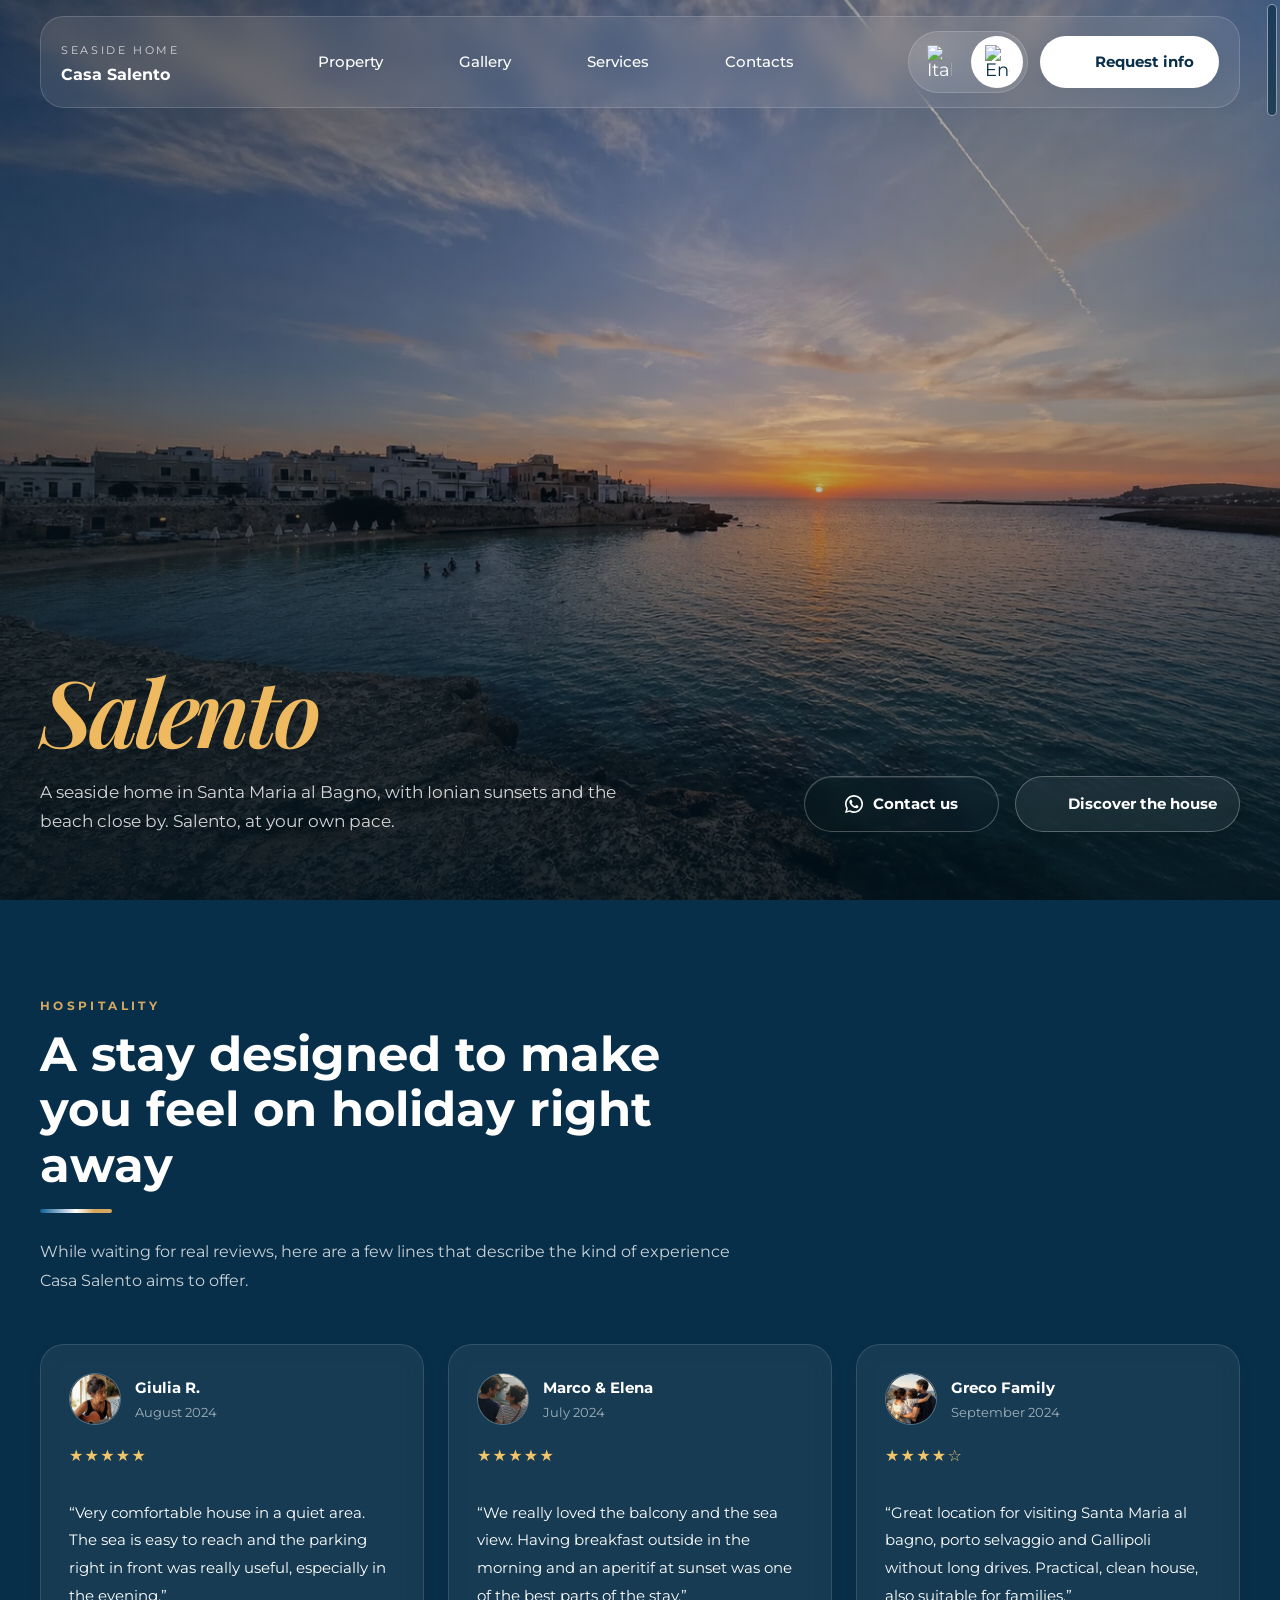
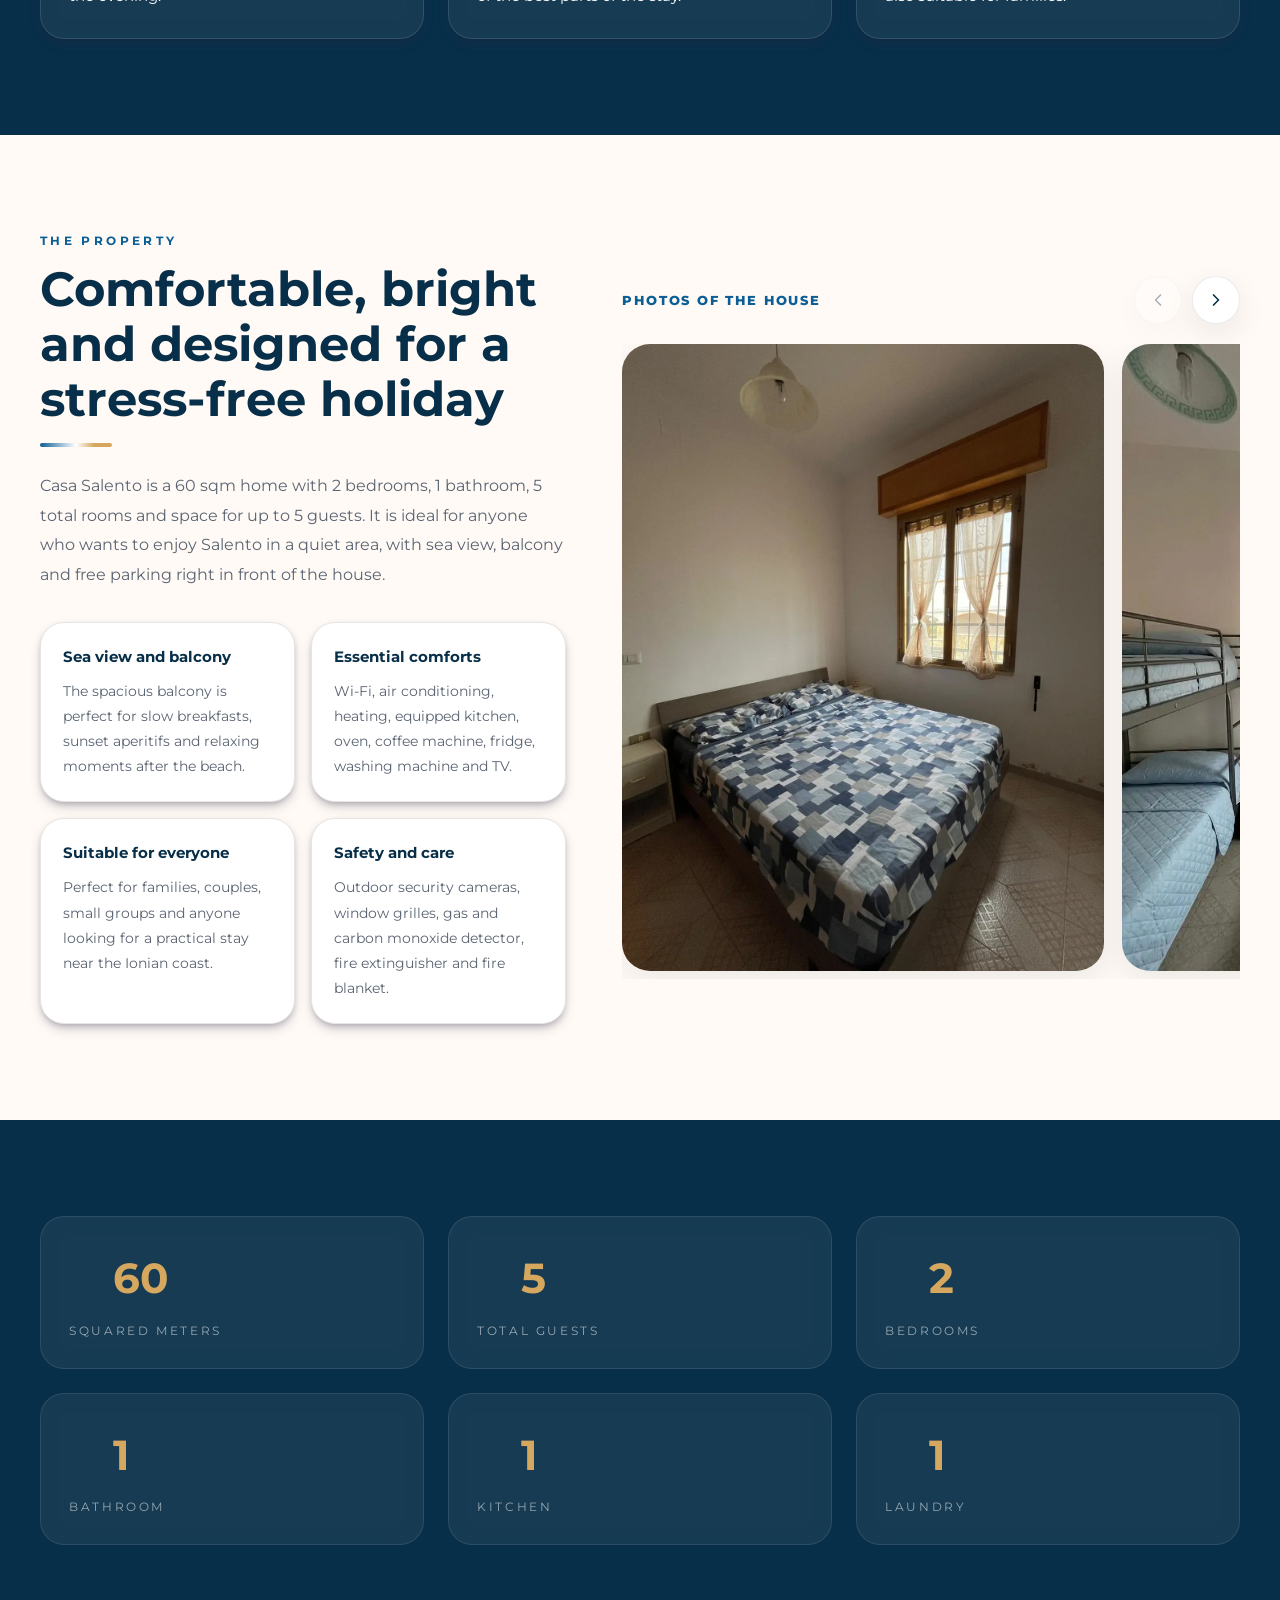
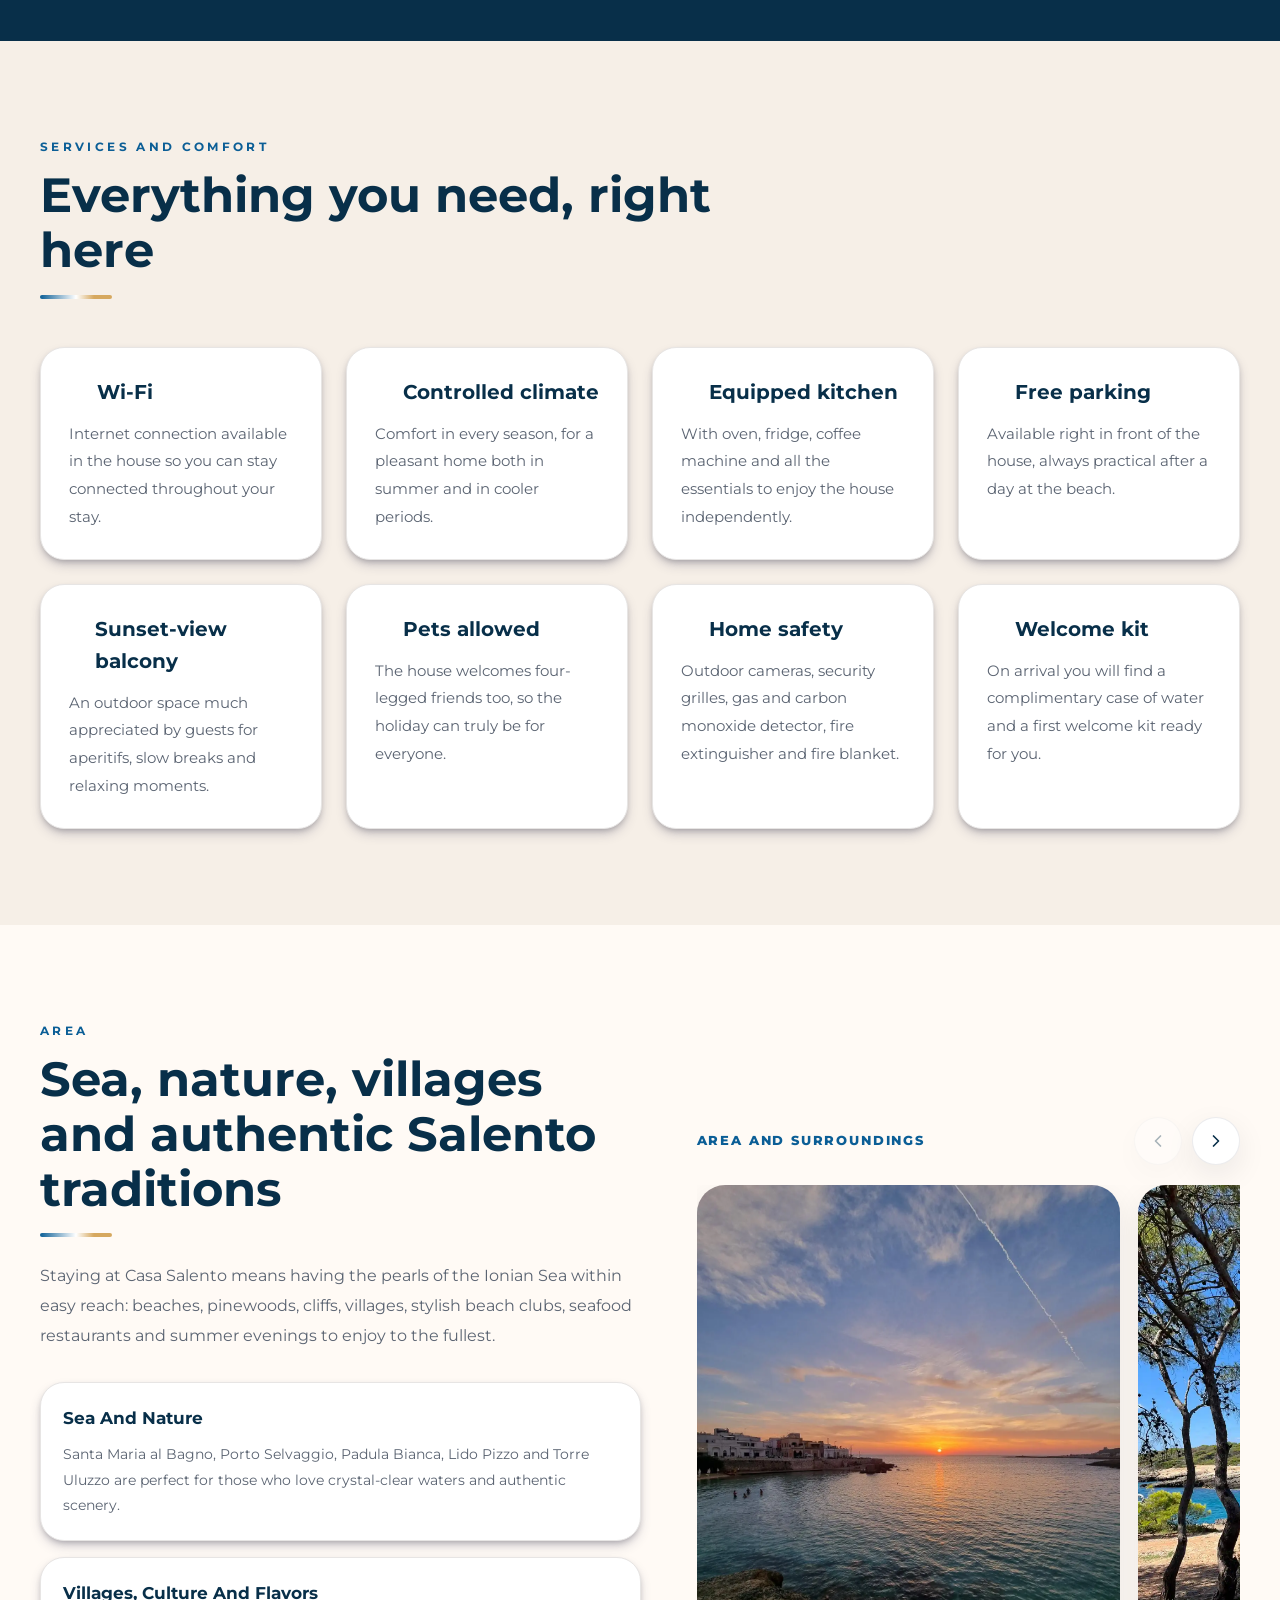
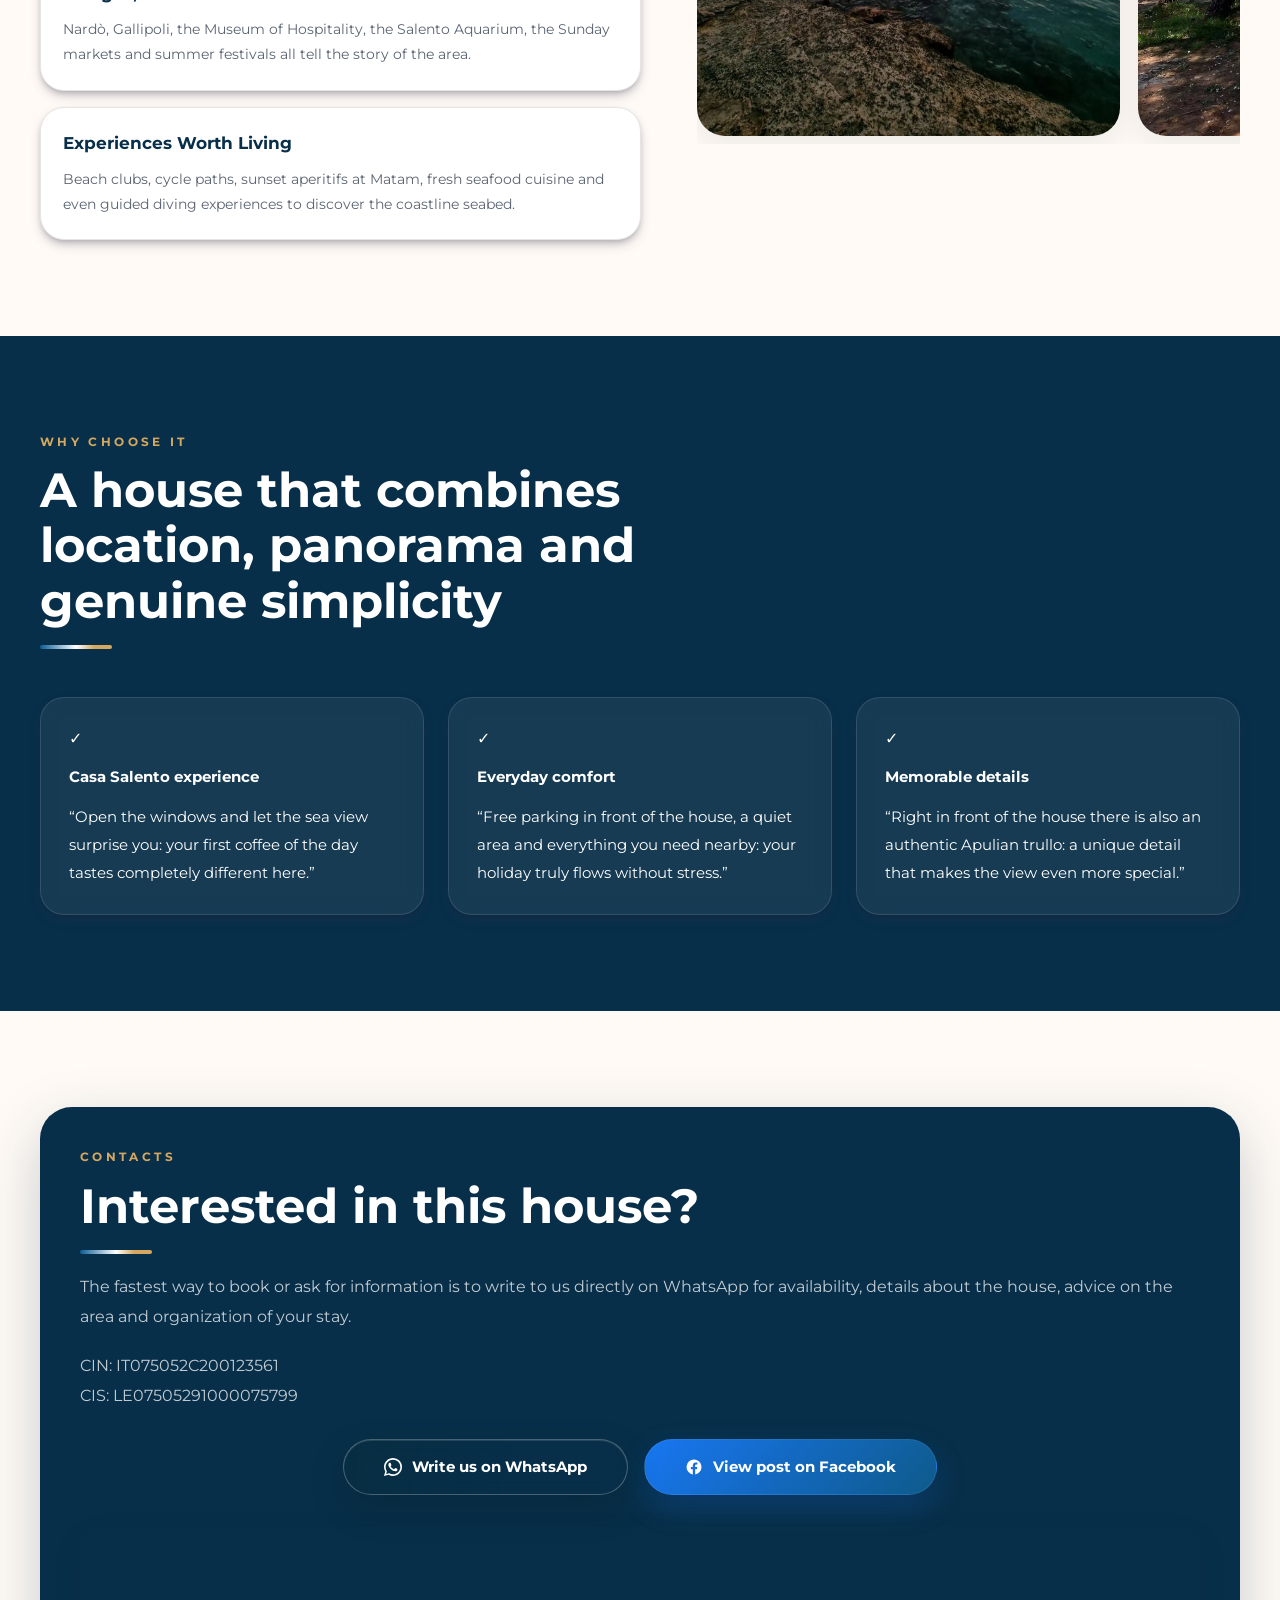
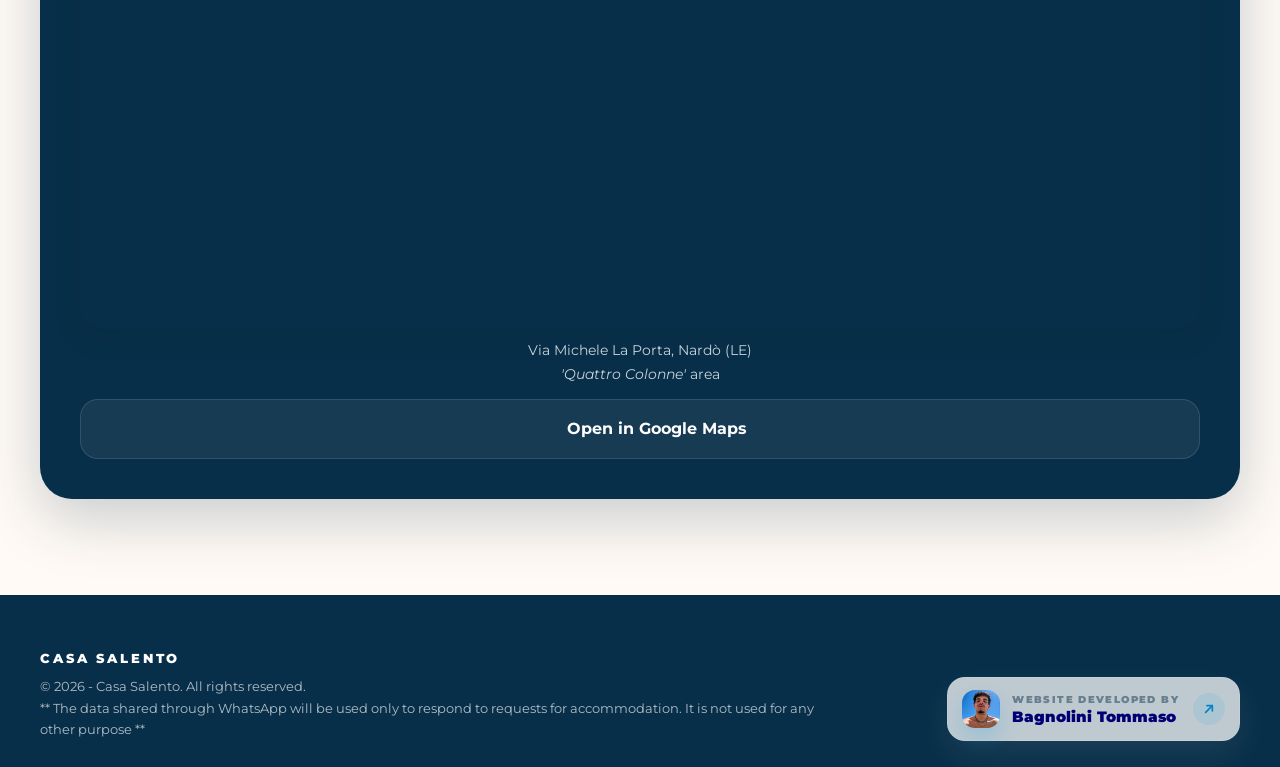
==== commit 37aa09ec: "visual upgrade" ====
--- a/index.html
+++ b/index.html
@@ -25,7 +25,7 @@
   <meta name="twitter:description" content="Casa vacanze a Santa Maria al Bagno, Salento. Vista mare, 5 posti letto, a 400m dalla spiaggia. Ideale per relax e vacanze in Puglia.">
   <meta name="twitter:image" content="./assets/images/panorama.webp">
 
-  <link href="https://fonts.googleapis.com/css2?family=Montserrat:wght@300;400;500;600;700&display=swap" rel="stylesheet">
+  <link href="https://fonts.googleapis.com/css2?family=Montserrat:wght@300;400;500;600;700&family=Playfair+Display:ital,wght@0,600;0,700;1,600&display=swap" rel="stylesheet">
 
   <script type="application/ld+json">
   {
@@ -129,15 +129,19 @@
   <main>
     <section id="home" class="hero">
       <div class="hero-overlay"></div>
-      <div class="container hero-content">
-        <div class="reveal">
-          <div class="hero-badge">
-            <span class="hero-badge-dot"></span>
+      <div class="container hero-content">
+        <h1 class="hero-title hero-title-mobile">
+          <span class="hero-title-gradient">Salento</span>
+        </h1>
+
+        <div class="reveal">
+          <!-- <div class="hero-badge">
+            <i data-lucide="map-pin" aria-hidden="true"></i>
             <span data-i18n="hero_badge"></span>
-          </div>
-
-          <h1 class="hero-title">
-            <span>Casa</span>
+          </div> -->
+
+          <h1 class="hero-title hero-title-desktop">
+            <!-- <span>Casa</span> -->
             <span class="hero-title-gradient">Salento</span>
           </h1>
 
@@ -151,41 +155,8 @@
             </a>
           </div>
 
-          <div class="hero-stats">
-            <div class="stat-card">
-              <div class="stat-value"><i data-lucide="bed-double"></i> 5</div>
-              <div class="stat-label" data-i18n="hero_stat_1"></div>
-            </div>
-            <div class="stat-card">
-              <div class="stat-value"><i data-lucide="ruler"></i> 400 m</div>
-              <div class="stat-label" data-i18n="hero_stat_2"></div>
-            </div>
-            <div class="stat-card">
-              <div class="stat-value"><i data-lucide="house"></i> 60 m²</div>
-              <div class="stat-label" data-i18n="hero_stat_3"></div>
-            </div>
-          </div>
-        </div>
-
-        <div class="hero-card reveal">
-          <div class="hero-card-image">
-            <img
-              src="./assets/images/salotto.webp"
-              alt="Casa Salento vista mare"
-              data-i18n-alt="hero_img_alt"
-            />
-          </div>
-          <div class="hero-card-meta">
-            <div class="hero-meta-box">
-              <div class="hero-meta-label" data-i18n="hero_meta_label_1"></div>
-              <div class="hero-meta-value">Quattro Colonne, Nardò</div>
-            </div>
-            <div class="hero-meta-box">
-              <div class="hero-meta-label" data-i18n="hero_meta_label_2"></div>
-              <div class="hero-meta-value" data-i18n="hero_meta_value_2"></div>
-            </div>
-          </div>
-        </div>
+        </div>
+
       </div>
     </section>
 
@@ -200,7 +171,9 @@
         <div class="grid-3 feedback-grid">
           <article class="card card-dark review-card reveal">
             <div class="review-top">
-              <div class="review-avatar">GR</div>
+              <div class="review-avatar">
+                <img src="./assets/images/review-giulia.webp" alt="" width="52" height="52" loading="lazy" />
+              </div>
               <div class="review-head">
                 <p class="review-author" data-i18n="feedback_author_1"></p>
                 <p class="review-meta" data-i18n="feedback_meta_1"></p>
@@ -214,7 +187,9 @@
 
           <article class="card card-dark review-card reveal">
             <div class="review-top">
-              <div class="review-avatar">ME</div>
+              <div class="review-avatar">
+                <img src="./assets/images/review-marco-elena.webp" alt="" width="52" height="52" loading="lazy" />
+              </div>
               <div class="review-head">
                 <p class="review-author" data-i18n="feedback_author_2"></p>
                 <p class="review-meta" data-i18n="feedback_meta_2"></p>
@@ -228,7 +203,9 @@
 
           <article class="card card-dark review-card reveal">
             <div class="review-top">
-              <div class="review-avatar">FG</div>
+              <div class="review-avatar">
+                <img src="./assets/images/review-famiglia-greco.webp" alt="" width="52" height="52" loading="lazy" />
+              </div>
               <div class="review-head">
                 <p class="review-author" data-i18n="feedback_author_3"></p>
                 <p class="review-meta" data-i18n="feedback_meta_3"></p>
@@ -597,7 +574,7 @@
 
         <a
           class="footer-credit"
-          href="https://tbagnolini.netlify.app/"
+          href="https://avely.me/tmsbgn"
           target="_blank"
           rel="noopener noreferrer"
           title="visita il portfolio di bagnolini tommaso"
@@ -607,8 +584,7 @@
 
           <span class="footer-credit-content">
             <span class="footer-credit-kicker" data-i18n="website_ref"></span>
-            <strong>Bagnolini Tommaso</strong>
-            <small>Portfolio</small>
+            <strong style="color: #000074">Bagnolini Tommaso</strong>
           </span>
 
           <span class="footer-credit-arrow" aria-hidden="true">
@@ -631,6 +607,10 @@
     <img id="lightboxImage" class="lightbox-image" src="" alt="Anteprima immagine" />
   </div>
 
+  <div class="page-scrollbar" aria-hidden="true">
+    <div class="page-scrollbar-thumb"></div>
+  </div>
+
   <script src="https://cdn.jsdelivr.net/npm/lucide@0.468.0/dist/umd/lucide.min.js"></script>
   <script src="./js/config.js"></script>
   <script src="./js/translations/it.js"></script>
--- a/css/styles.css
+++ b/css/styles.css
@@ -39,6 +39,54 @@
   scroll-behavior: smooth;
 }
 
+.page-scrollbar {
+  position: fixed;
+  top: 4px;
+  right: 3px;
+  bottom: 4px;
+  z-index: 1000;
+  display: none;
+  width: 10px;
+  pointer-events: none;
+}
+
+.page-scrollbar-thumb {
+  position: absolute;
+  top: 0;
+  right: 0;
+  width: 10px;
+  min-height: 44px;
+  border: 1px solid #ffffff7e;
+  border-radius: 999px;
+  background: #082f49ad;
+  cursor: grab;
+  pointer-events: auto;
+  touch-action: none;
+  transition: background-color 0.2s ease;
+}
+
+.page-scrollbar-thumb:hover {
+  background: #0b4568;
+}
+
+.page-scrollbar-thumb.is-dragging {
+  cursor: grabbing;
+}
+
+@media (pointer: fine) {
+  html {
+    scrollbar-width: none;
+  }
+
+  html::-webkit-scrollbar {
+    display: none;
+  }
+
+  .page-scrollbar {
+    display: block;
+  }
+}
+
 body {
   font-family: var(--font);
   background: var(--color-bg);
@@ -592,6 +640,14 @@
   font-weight: 800;
   letter-spacing: 0.04em;
   flex-shrink: 0;
+  overflow: hidden;
+  border: 1px solid rgba(255, 255, 255, 0.18);
+}
+
+.review-avatar img {
+  width: 100%;
+  height: 100%;
+  object-fit: cover;
 }
 
 .review-head {
@@ -665,15 +721,15 @@
 
 .hero {
   position: relative;
-  min-height: 100vh;
-  padding: 140px 0 72px;
+  min-height: min(900px, 100svh);
+  padding: 152px 0 64px;
   overflow: hidden;
   color: var(--color-white);
   background:
-    linear-gradient(118deg, rgba(5, 22, 36, 0.93) 10%, rgba(8, 47, 73, 0.62) 46%, rgba(15, 118, 109, 0.18) 100%),
-    url("../assets/images/panorama.webp");
+    linear-gradient(100deg, rgba(4, 22, 35, 0.267) 0%, rgba(4, 30, 47, 0.164) 42%, rgba(4, 30, 47, 0.055) 76%),
+    url("../assets/images/panorama-wide.webp");
   background-size: cover;
-  background-position: center;
+  background-position: center 58%;
   isolation: isolate;
 }
 
@@ -682,8 +738,8 @@
   position: absolute;
   inset: 0;
   background:
-    radial-gradient(circle at 78% 20%, rgba(236, 181, 88, 0.26), transparent 24%),
-    radial-gradient(circle at 16% 84%, rgba(255, 255, 255, 0.06), transparent 22%);
+    radial-gradient(circle at 82% 22%, rgba(236, 181, 88, 0.2), transparent 25%),
+    radial-gradient(circle at 18% 82%, rgba(255, 255, 255, 0.07), transparent 25%);
   z-index: 0;
   pointer-events: none;
 }
@@ -693,7 +749,7 @@
   position: absolute;
   inset: 0;
   background:
-    linear-gradient(to bottom, rgba(0, 0, 0, 0.04) 0%, rgba(8, 25, 39, 0.14) 38%, rgba(3, 15, 26, 0.62) 100%);
+    linear-gradient(to bottom, rgba(0, 0, 0, 0.03) 0%, rgba(8, 25, 39, 0.08) 45%, rgba(3, 20, 32, 0.72) 100%);
   z-index: 0;
   pointer-events: none;
 }
@@ -701,7 +757,7 @@
 .hero-overlay {
   position: absolute;
   inset: 0;
-  background: linear-gradient(to right, rgba(4, 18, 30, 0.3) 0%, rgba(4, 18, 30, 0.06) 42%, rgba(4, 18, 30, 0.2) 100%);
+  background: linear-gradient(to right, rgba(4, 18, 30, 0.28) 0%, transparent 52%, rgba(4, 18, 30, 0.12) 100%);
   z-index: 1;
   pointer-events: none;
 }
@@ -710,160 +766,83 @@
   position: relative;
   z-index: 2;
   display: grid;
-  grid-template-columns: minmax(0, 1.15fr) minmax(360px, 0.85fr);
-  align-items: center;
-  gap: 56px;
-}
-
-.hero-card {
-  position: relative;
+  grid-template-columns: minmax(0, 1fr);
+  align-items: end;
+  min-height: calc(min(900px, 100svh) - 216px);
+}
+
+.hero-content > .reveal {
+  display: grid;
+  grid-template-columns: minmax(0, 1fr) auto;
+  grid-template-rows: auto auto;
+  align-items: end;
+  column-gap: clamp(48px, 7vw, 112px);
   width: 100%;
-  max-width: 440px;
-  margin-left: auto;
-  padding: 16px;
-  border: 1px solid rgba(255, 255, 255, 0.16);
-  border-radius: var(--radius-lg);
-  background: rgba(255, 255, 255, 0.1);
-  box-shadow: var(--shadow-strong);
-  backdrop-filter: blur(14px);
-}
-
-.hero-card::before {
-  content: "";
-  position: absolute;
-  inset: -18px;
-  z-index: -1;
-  border-radius: 36px;
-  background: radial-gradient(circle at 72% 18%, rgba(214, 168, 95, 0.16), transparent 44%);
-  filter: blur(24px);
-  pointer-events: none;
-}
-
-.hero-card-image {
-  overflow: hidden;
-  border-radius: 28px;
-}
-
-.hero-card-image img {
-  height: 500px;
-  object-fit: cover;
-}
-
-.hero-card-meta {
-  display: grid;
-  grid-template-columns: repeat(2, 1fr);
-  gap: 12px;
-  padding: 14px 4px 4px;
-}
-
-.hero-meta-box {
-  padding: 14px;
-  border-radius: 18px;
-  background: rgba(255, 255, 255, 0.1);
-}
-
-.hero-meta-label {
-  font-size: 11px;
-  letter-spacing: 0.2em;
-  text-transform: uppercase;
-  color: rgba(255, 255, 255, 0.56);
-}
-
-.hero-meta-value {
-  margin-top: 8px;
-  font-size: 14px;
-  font-weight: 600;
 }
 
 .hero-badge {
   display: inline-flex;
   align-items: center;
   gap: 10px;
-  margin-bottom: 24px;
-  padding: 9px 15px;
+  margin-bottom: 28px;
+  padding: 8px 13px;
   border: 1px solid rgba(255, 255, 255, 0.14);
   border-radius: 999px;
-  font-size: 13px;
-  background: rgba(255, 255, 255, 0.08);
+  font-size: 12px;
+  font-weight: 600;
+  background: rgba(4, 22, 35, 0.28);
   backdrop-filter: blur(14px);
   box-shadow: 0 10px 30px rgba(0, 0, 0, 0.14);
 }
 
-.hero-badge-dot {
-  width: 8px;
-  height: 8px;
-  border-radius: 999px;
-  background: var(--color-gold);
+.hero-badge [data-lucide] {
+  width: 15px;
+  height: 15px;
+  color: var(--color-gold);
 }
 
 .hero-title {
-  font-size: clamp(3rem, 7vw, 5.8rem);
-  line-height: 0.98;
-  font-weight: 700;
-  letter-spacing: -0.05em;
+  grid-column: 1;
+  grid-row: 1;
+  max-width: 720px;
+  font-size: clamp(4rem, 7.2vw, 6.6rem);
+  line-height: 0.88;
+  font-weight: 600;
+  letter-spacing: -0.045em;
   font-family: var(--font-title);
   text-shadow: 0 12px 34px rgba(0, 0, 0, 0.22);
 }
 
 .hero-title-gradient {
-  background: linear-gradient(90deg, #4e9cf55e 0%, #e6f0f7 38%, #d6a85f 85%);
-  -webkit-background-clip: text;
-  background-clip: text;
-  color: transparent;
+  color: #f3bd61fa;
+  font-style: italic;
+  font-weight: 600;
+}
+
+.hero-title-mobile {
+  display: none;
 }
 
 .hero-text {
-  max-width: 620px;
-  margin-top: 24px;
-  font-size: 18px;
-  line-height: 1.75;
-  color: rgba(255, 255, 255, 0.685);
+  grid-column: 1;
+  grid-row: 2;
+  max-width: 600px;
+  margin-top: 28px;
+  font-size: 17px;
+  line-height: 1.7;
+  color: rgba(255, 255, 255, 0.82);
   text-shadow: 0 6px 20px rgba(0, 0, 0, 0.18);
 }
 
 .hero-actions {
-  display: flex;
-  flex-wrap: wrap;
+  grid-column: 2;
+  grid-row: 2;
+  align-self: end;
+  justify-self: end;
+  display: flex;
+  flex-wrap: nowrap;
   gap: 16px;
-  margin-top: 36px;
-}
-
-.hero-stats {
-  display: grid;
-  grid-template-columns: repeat(3, 1fr);
-  gap: 16px;
-  margin-top: 48px;
-}
-
-.stat-card {
-  padding: 20px;
-  border: 1px solid rgba(255, 255, 255, 0.16);
-  border-radius: var(--radius-md);
-  background: rgba(255, 255, 255, 0.1);
-  backdrop-filter: blur(12px);
-}
-
-.stat-value {
-  display: flex;
-  align-items: center;
-  gap: 12px;
-  font-size: 32px; /* se non lo hai già */
-  font-weight: 700;
-}
-
-.stat-value [data-lucide] {
-  width: 30px;
-  height: 30px;
-  stroke-width: 2;
-  color: rgba(255, 255, 255, 0.85);
-  opacity: 0.9;
-  transform: translateY(-1px);
-}
-
-.stat-label {
-  margin-top: 6px;
-  font-size: 14px;
-  color: rgba(255, 255, 255, 0.74);
+  margin: 0 0 4px;
 }
 
 .grid-2,
@@ -1541,11 +1520,6 @@
     grid-template-columns: 1fr;
   }
 
-  .hero-card {
-    max-width: 100%;
-    margin-left: 0;
-  }
-
   .grid-4,
   .stats-grid {
     grid-template-columns: repeat(1, minmax(0, 1fr));
@@ -1565,6 +1539,17 @@
 
   .mobile-lang-switch {
     display: flex;
+  }
+
+  .hero-content > .reveal {
+    display: block;
+    max-width: 700px;
+  }
+
+  .hero-actions {
+    justify-self: stretch;
+    width: 100%;
+    margin-top: 32px;
   }
 
   .grid-3,
@@ -1605,16 +1590,44 @@
     padding: 72px 0;
   }
 
-  /* .hero {
-    padding-top: 120px;
-  } */
+  .hero {
+    min-height: 100svh;
+    padding: 120px 0 72px;
+    background-image:
+      linear-gradient(100deg, rgba(4, 22, 35, 0.363) 0%, rgba(4, 30, 47, 0.411) 42%, rgba(4, 30, 47, 0.18) 76%),
+      url("../assets/images/panorama.webp");
+    background-position: 58% center;
+  }
+
+  .hero-content {
+    min-height: calc(100svh - 192px);
+    align-content: end;
+  }
+
+  .hero-content > .reveal {
+    padding-top: 64px;
+  }
+
+  .hero-title-desktop {
+    display: none;
+  }
+
+  .hero-title-mobile {
+    display: block;
+    position: absolute;
+    top: 24px;
+    text-align:center;
+    grid-column: auto;
+    grid-row: auto;
+    width: 100%;
+  }
 
   .hero-actions {
     flex-direction: column;
     align-items: stretch;
-  }
-
-  .hero-stats,
+    justify-content: flex-start;
+  }
+
   .form-grid,
   .stats-grid {
     grid-template-columns: 1fr;
@@ -1624,7 +1637,6 @@
     width: 100%;
   }
 
-  .hero-card-image img,
   .territory-image img {
     height: 360px;
   }
@@ -1648,23 +1660,24 @@
   gap: 10px;
   min-height: 56px;
   padding: 0 40px;
-  border: 1px solid rgba(255, 255, 255, 0.08);
+  border: 1px solid rgba(255, 255, 255, 0.26);
   border-radius: 999px;
-  background: linear-gradient(135deg, #25d366 0%, #1fb95b 100%);
+  background: linear-gradient(105deg, rgba(3, 43, 26, 0.12) 0%, rgba(8, 61, 52, 0) 58%, #0b5c4200 100%);
   color: #ffffff;
   font-weight: 700;
   box-shadow:
-    0 12px 30px rgba(37, 211, 102, 0.24),
-    0 4px 12px rgba(0, 0, 0, 0.14);
+    0 14px 34px rgba(3, 30, 35, 0.24),
+    inset 0 1px 0 rgba(255, 255, 255, 0.12);
+  backdrop-filter: blur(10px);
   transition: transform 0.25s ease, box-shadow 0.25s ease, filter 0.25s ease;
 }
 
 .button-whatsapp-hero:hover {
   transform: translateY(-2px);
-  filter: brightness(1.03);
+  filter: brightness(1.08);
   box-shadow:
-    0 18px 38px rgba(37, 211, 102, 0.3),
-    0 8px 18px rgba(0, 0, 0, 0.18);
+    0 18px 42px rgba(3, 52, 45, 0.32),
+    inset 0 1px 0 rgba(255, 255, 255, 0.16);
 }
 
 .button-whatsapp-hero .icon {
@@ -1707,13 +1720,26 @@
 
 @media (max-width: 768px) {
   .hero-title {
-    font-size: clamp(4.5rem, 9vw, 3.6rem);
-    line-height: 1.05;
+    font-size: clamp(3.5rem, 17vw, 5rem);
+    line-height: 0.92;
   }
 
   .hero-text {
-    font-size: 15px;
-    line-height: 1.6;
-    opacity: 0.85;
-  }
-}
+    margin-top: 24px;
+    font-size: 16px;
+    line-height: 1.65;
+  }
+
+}
+
+@media (prefers-reduced-motion: reduce) {
+  html {
+    scroll-behavior: auto;
+  }
+
+  .reveal {
+    opacity: 1;
+    transform: none;
+    transition: none;
+  }
+}
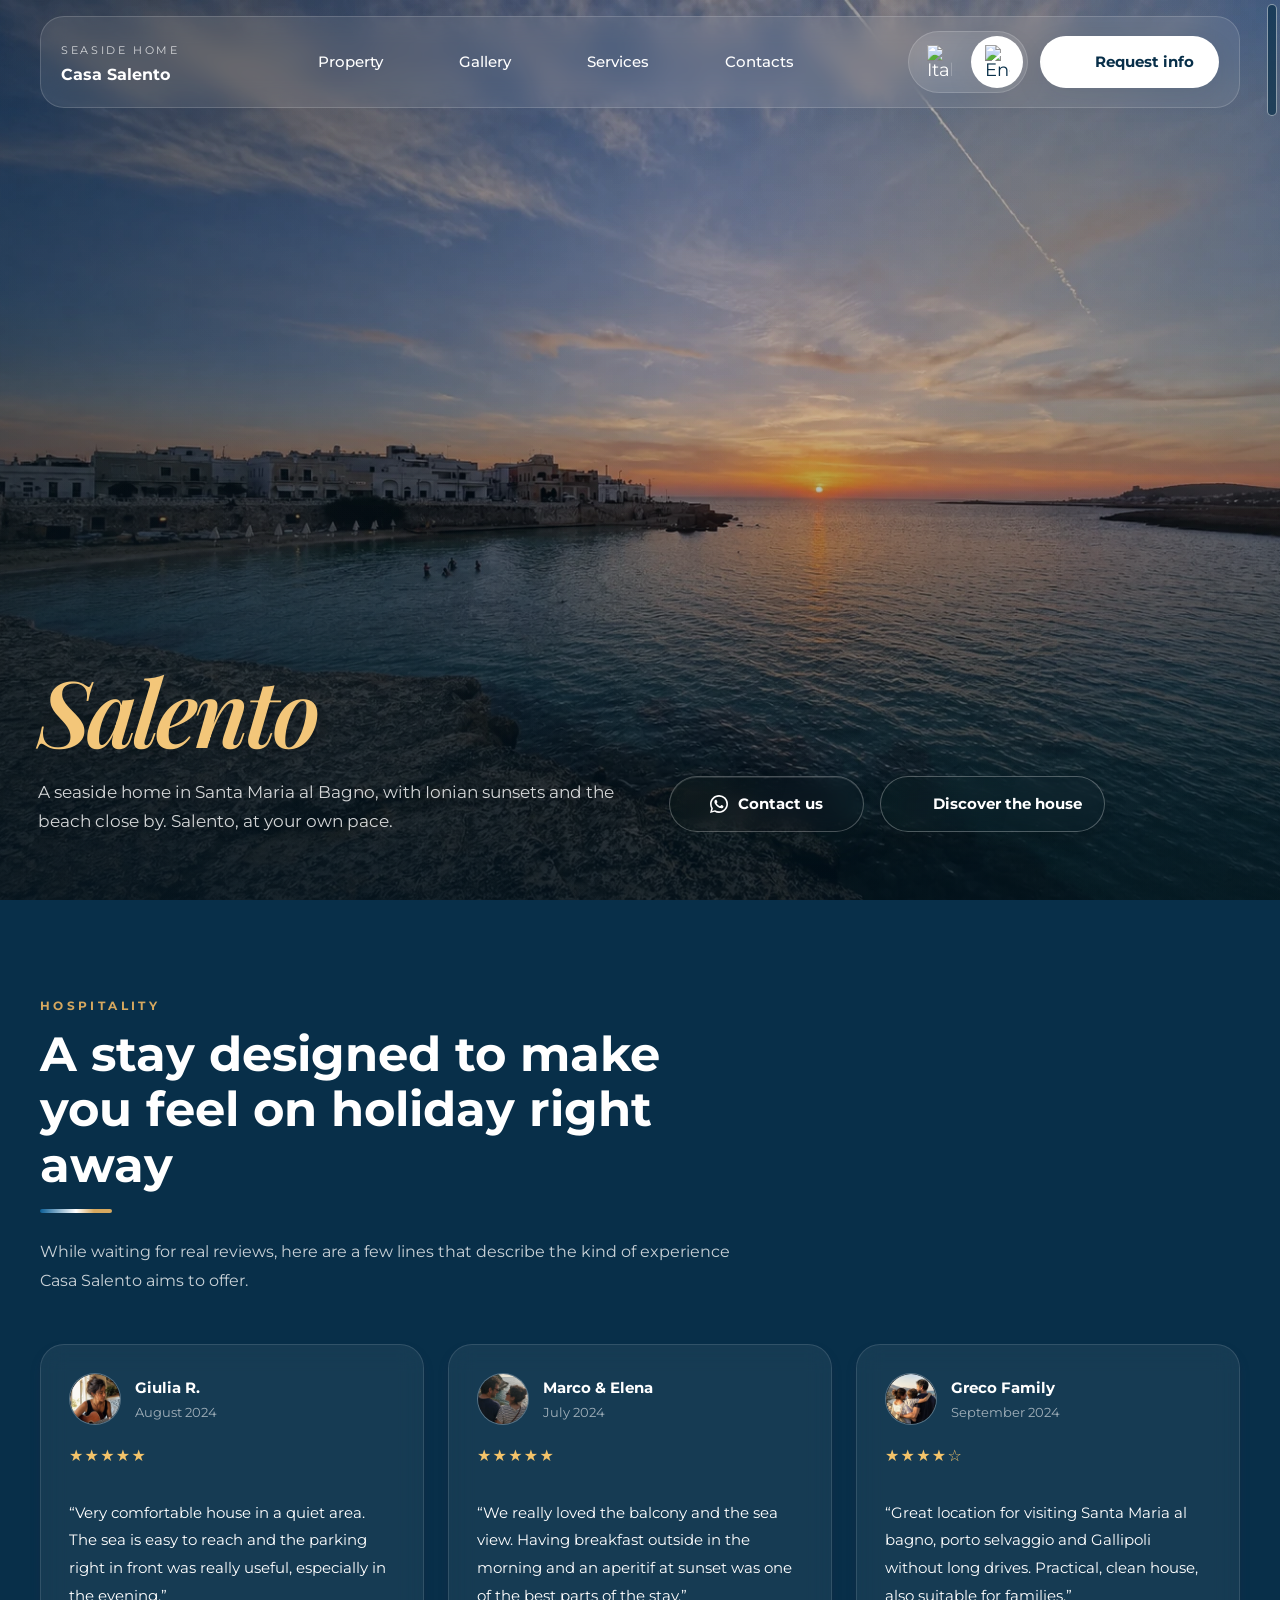
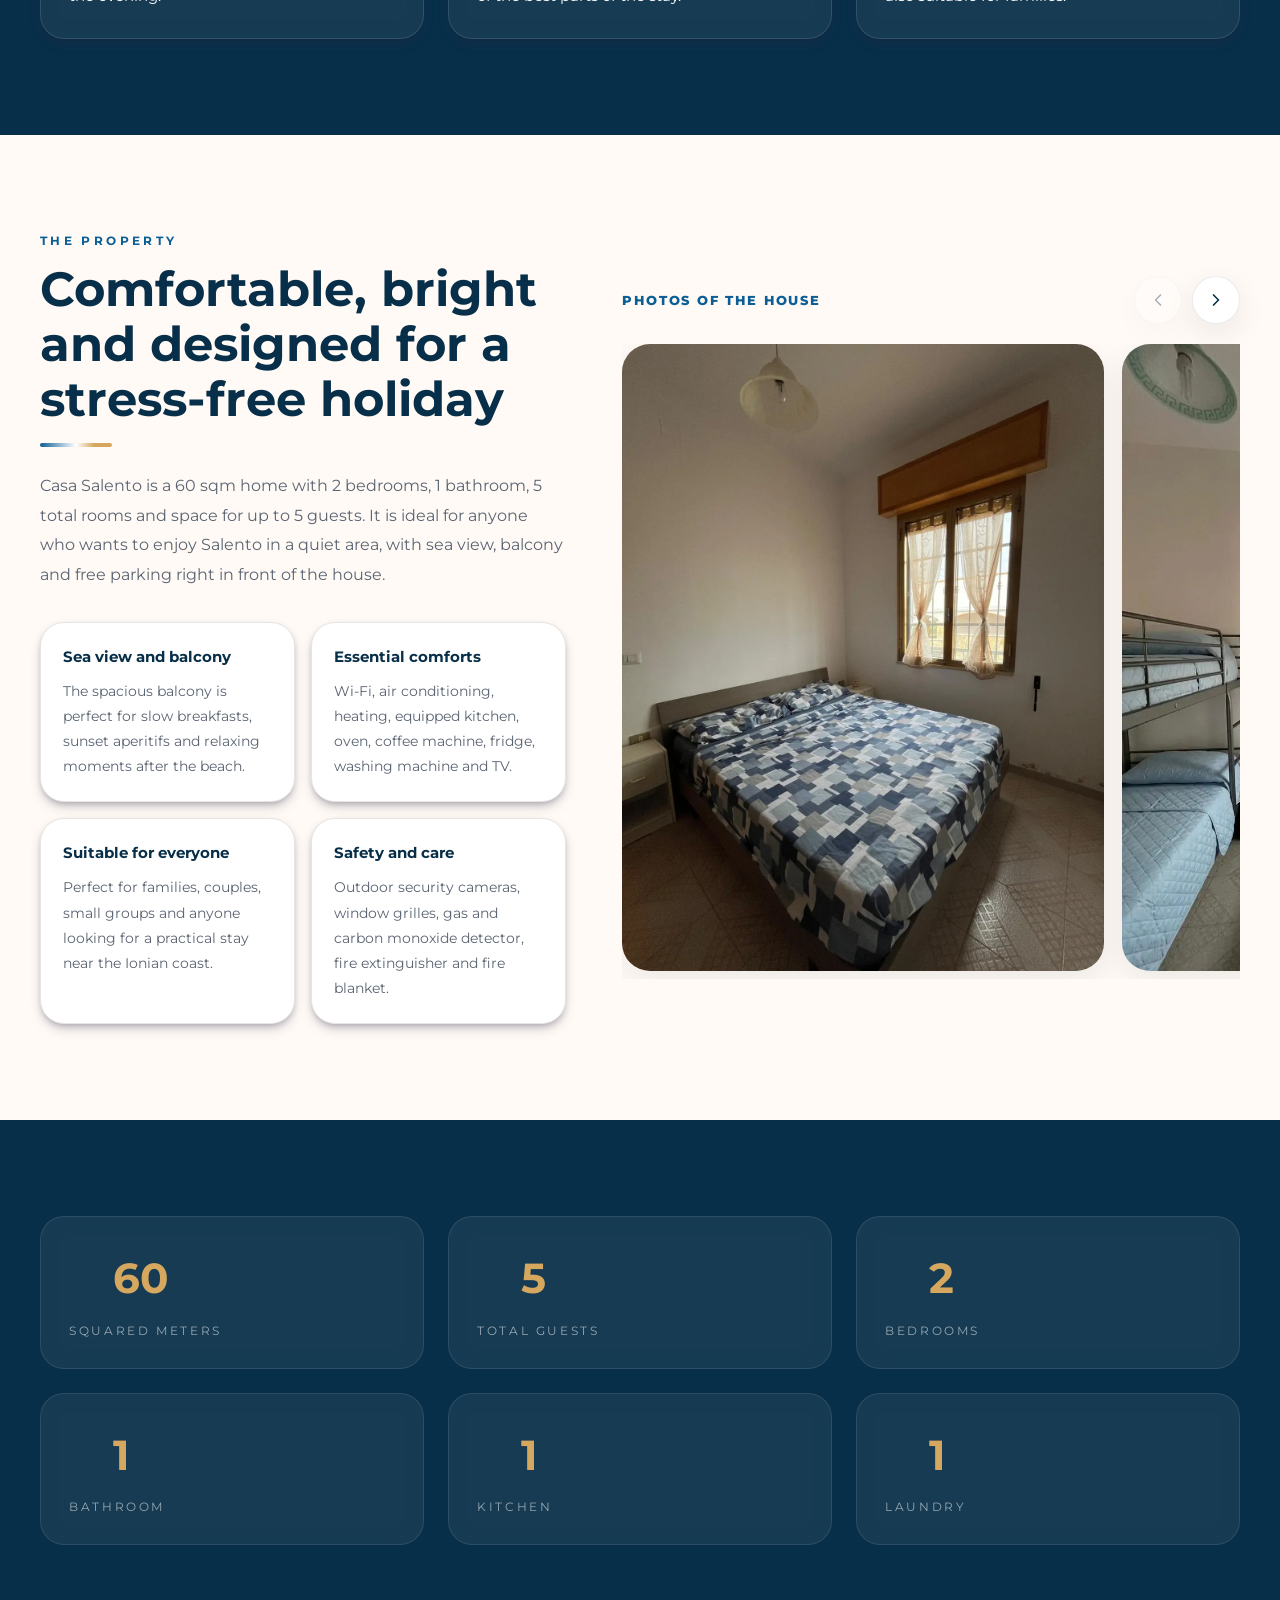
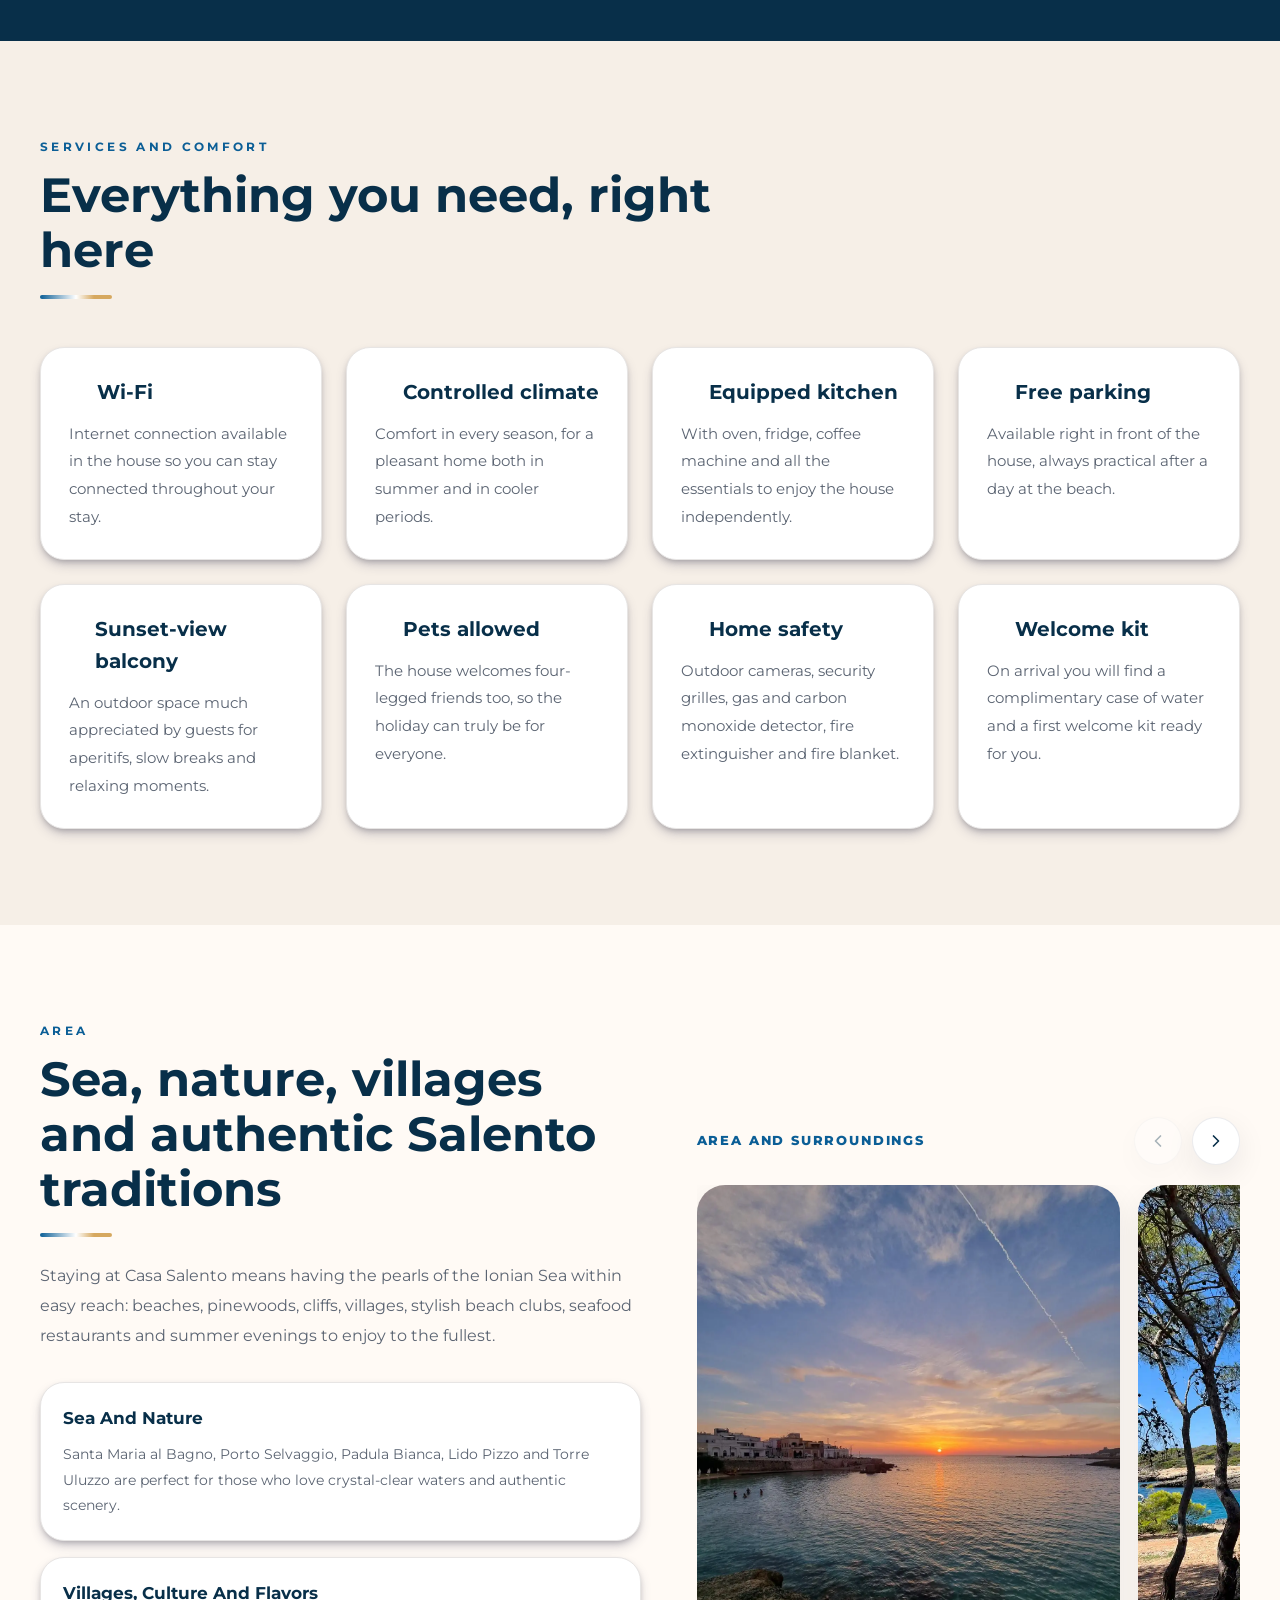
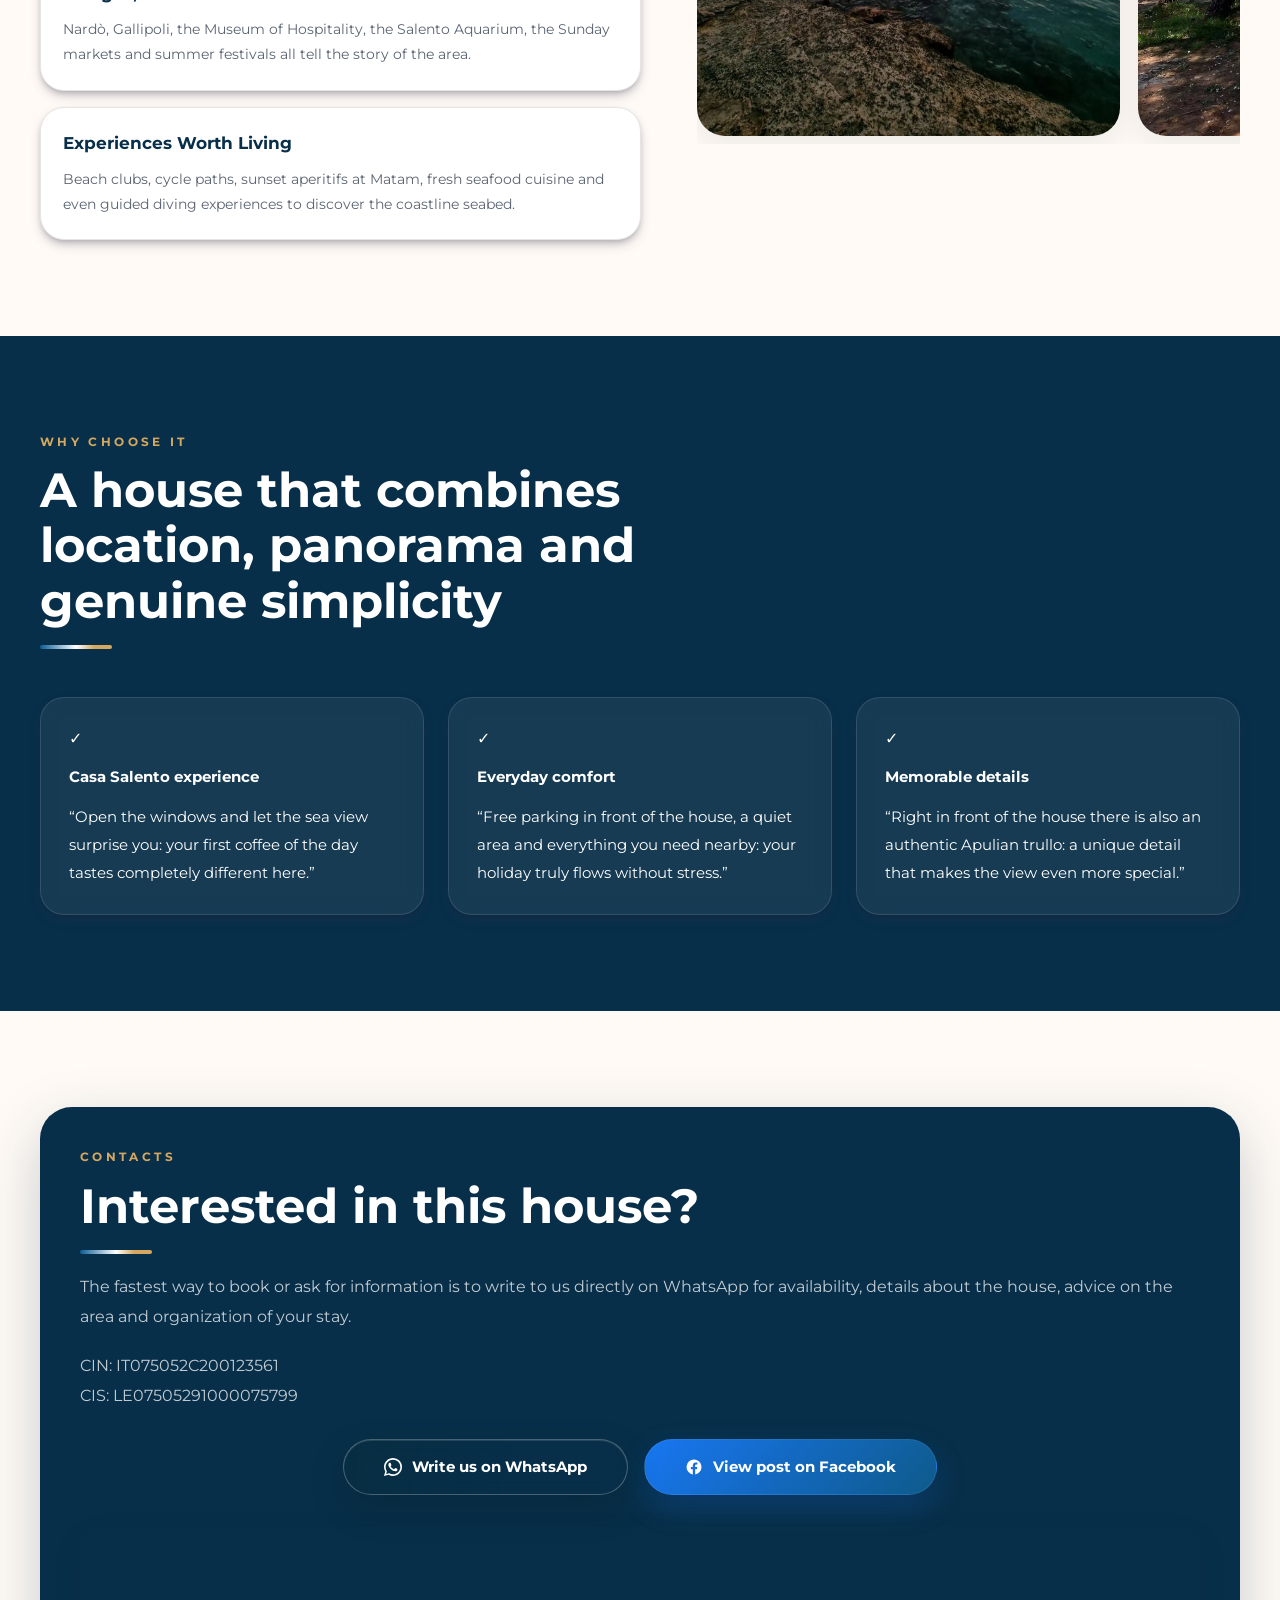
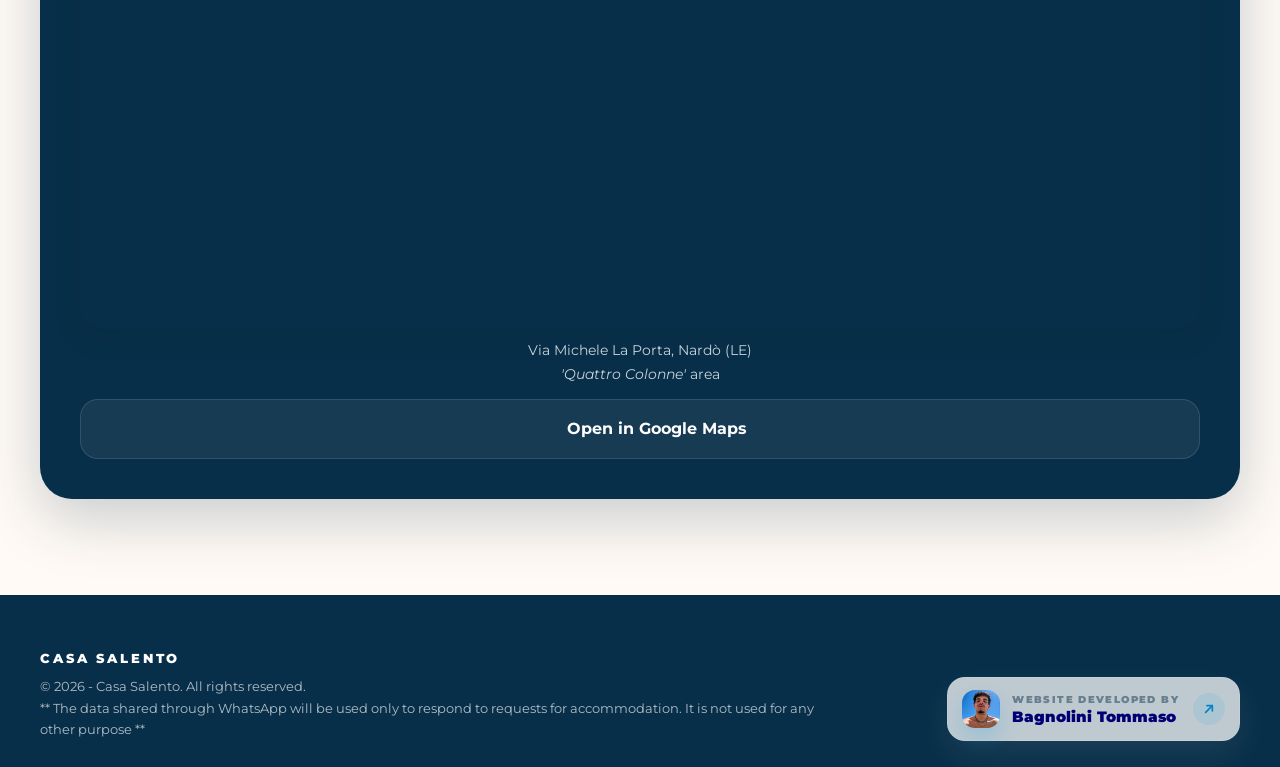
==== commit ca6add6e: "update" ====
--- a/index.html
+++ b/index.html
@@ -129,18 +129,18 @@
   <main>
     <section id="home" class="hero">
       <div class="hero-overlay"></div>
-      <div class="container hero-content">
-        <h1 class="hero-title hero-title-mobile">
-          <span class="hero-title-gradient">Salento</span>
-        </h1>
-
-        <div class="reveal">
+      <div class="container hero-content">
+        <h1 class="hero-title hero-title-mobile">
+          <span class="hero-title-gradient">Salento</span>
+        </h1>
+
+        <div class="reveal">
           <!-- <div class="hero-badge">
             <i data-lucide="map-pin" aria-hidden="true"></i>
             <span data-i18n="hero_badge"></span>
           </div> -->
 
-          <h1 class="hero-title hero-title-desktop">
+          <h1 class="hero-title hero-title-desktop">
             <!-- <span>Casa</span> -->
             <span class="hero-title-gradient">Salento</span>
           </h1>
--- a/css/styles.css
+++ b/css/styles.css
@@ -522,14 +522,14 @@
   padding: 14px 22px;
   border-radius: 999px;
   border: 1px solid rgba(255, 255, 255, 0.28);
-  background: rgba(255, 255, 255, 0.06);
+  background: linear-gradient(105deg, rgba(3, 43, 26, 0.12) 0%, rgba(8, 61, 52, 0) 58%, #0b5c4200 100%);
   color: var(--color-white);
   backdrop-filter: blur(12px);
   box-shadow: 0 8px 24px rgba(0, 0, 0, 0.18);
   transition: all 0.25s ease;
 }
 
-.button-secondary:hover {
+.button-secondary:hover, .button-whatsapp-hero:hover {
   background: rgba(255, 255, 255, 0.16);
   box-shadow: 0 14px 40px rgba(0, 0, 0, 0.28);
 }
@@ -814,7 +814,7 @@
 }
 
 .hero-title-gradient {
-  color: #f3bd61fa;
+  color: #f8ca7bfa;
   font-style: italic;
   font-weight: 600;
 }
@@ -843,6 +843,25 @@
   flex-wrap: nowrap;
   gap: 16px;
   margin: 0 0 4px;
+}
+
+@media (min-width: 1081px) {
+  .hero-content {
+    width: 100%;
+    max-width: none;
+    margin-inline: 0;
+    padding-inline: clamp(28px, 3vw, 56px);
+  }
+
+  .hero-content > .reveal {
+    grid-template-columns: minmax(0, 600px) auto;
+    justify-content: start;
+    column-gap: clamp(24px, 2.4vw, 44px);
+  }
+
+  .hero-actions {
+    justify-self: start;
+  }
 }
 
 .grid-2,
